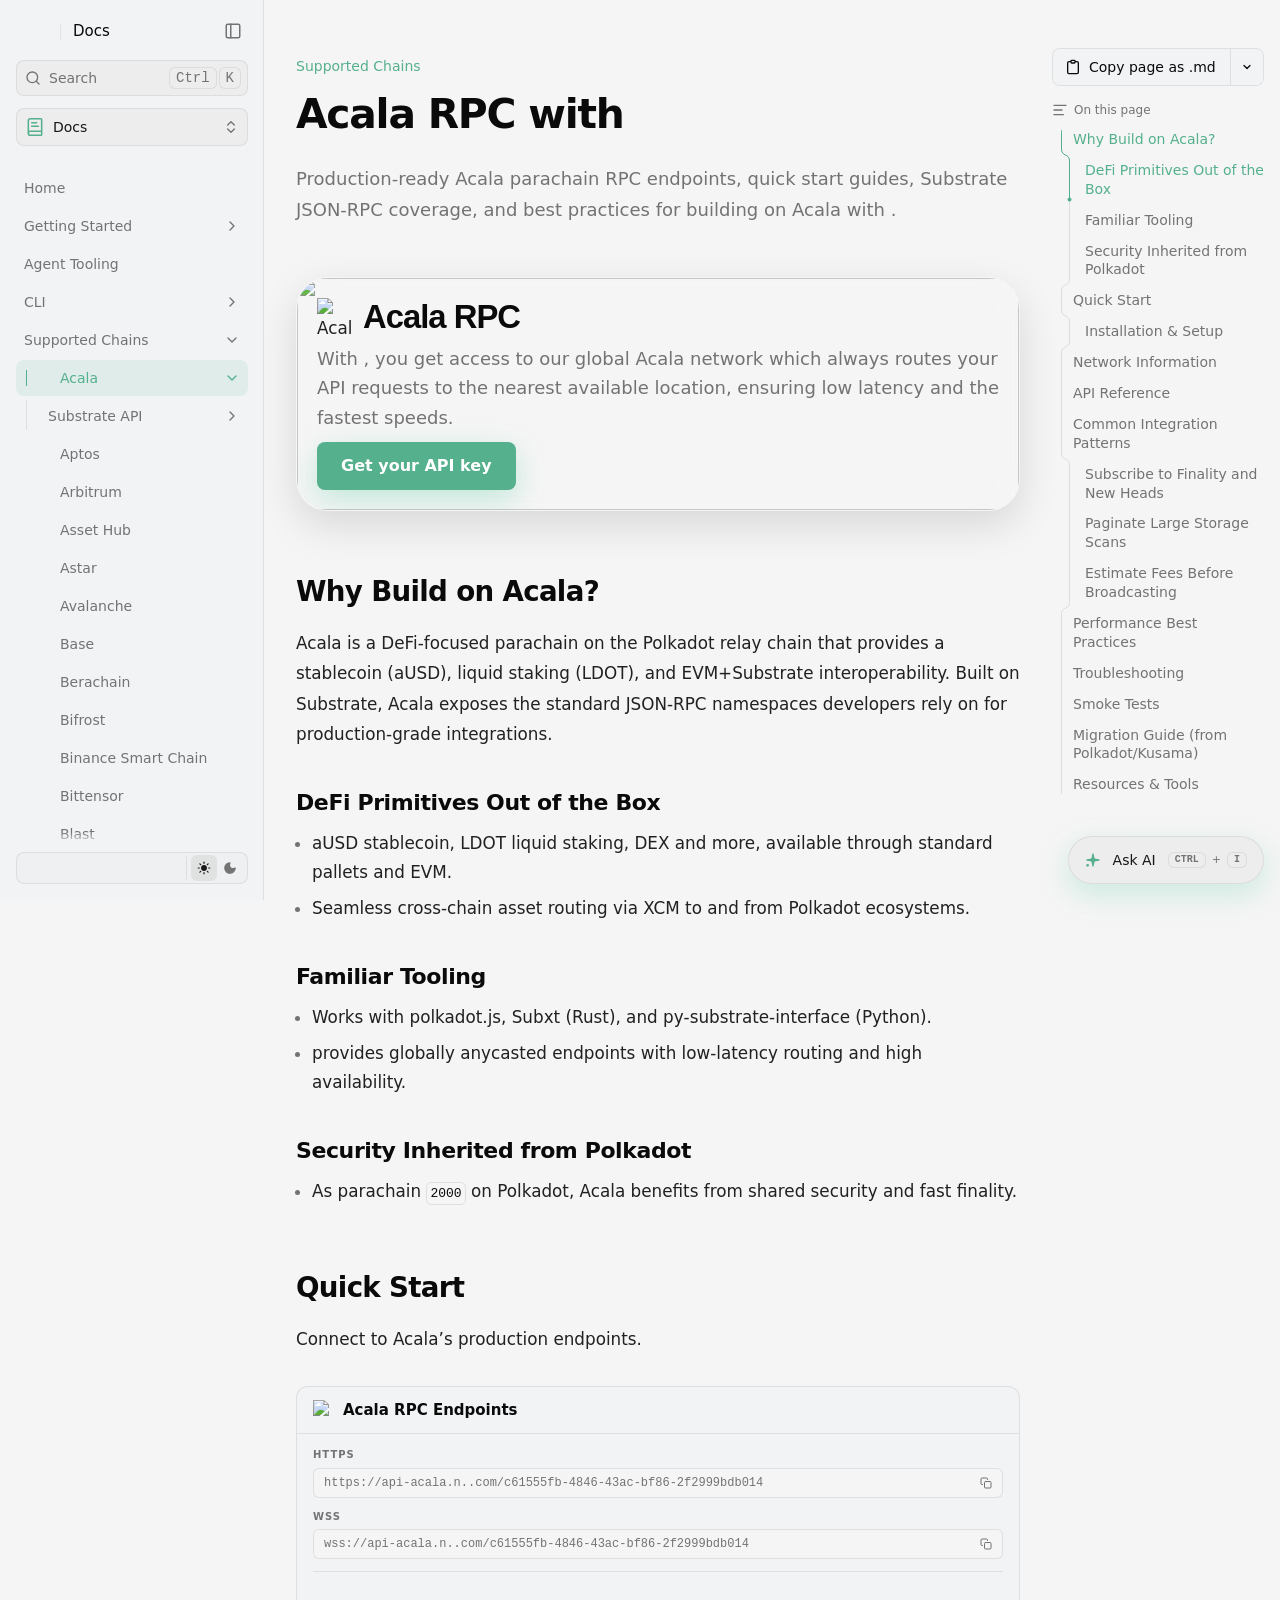
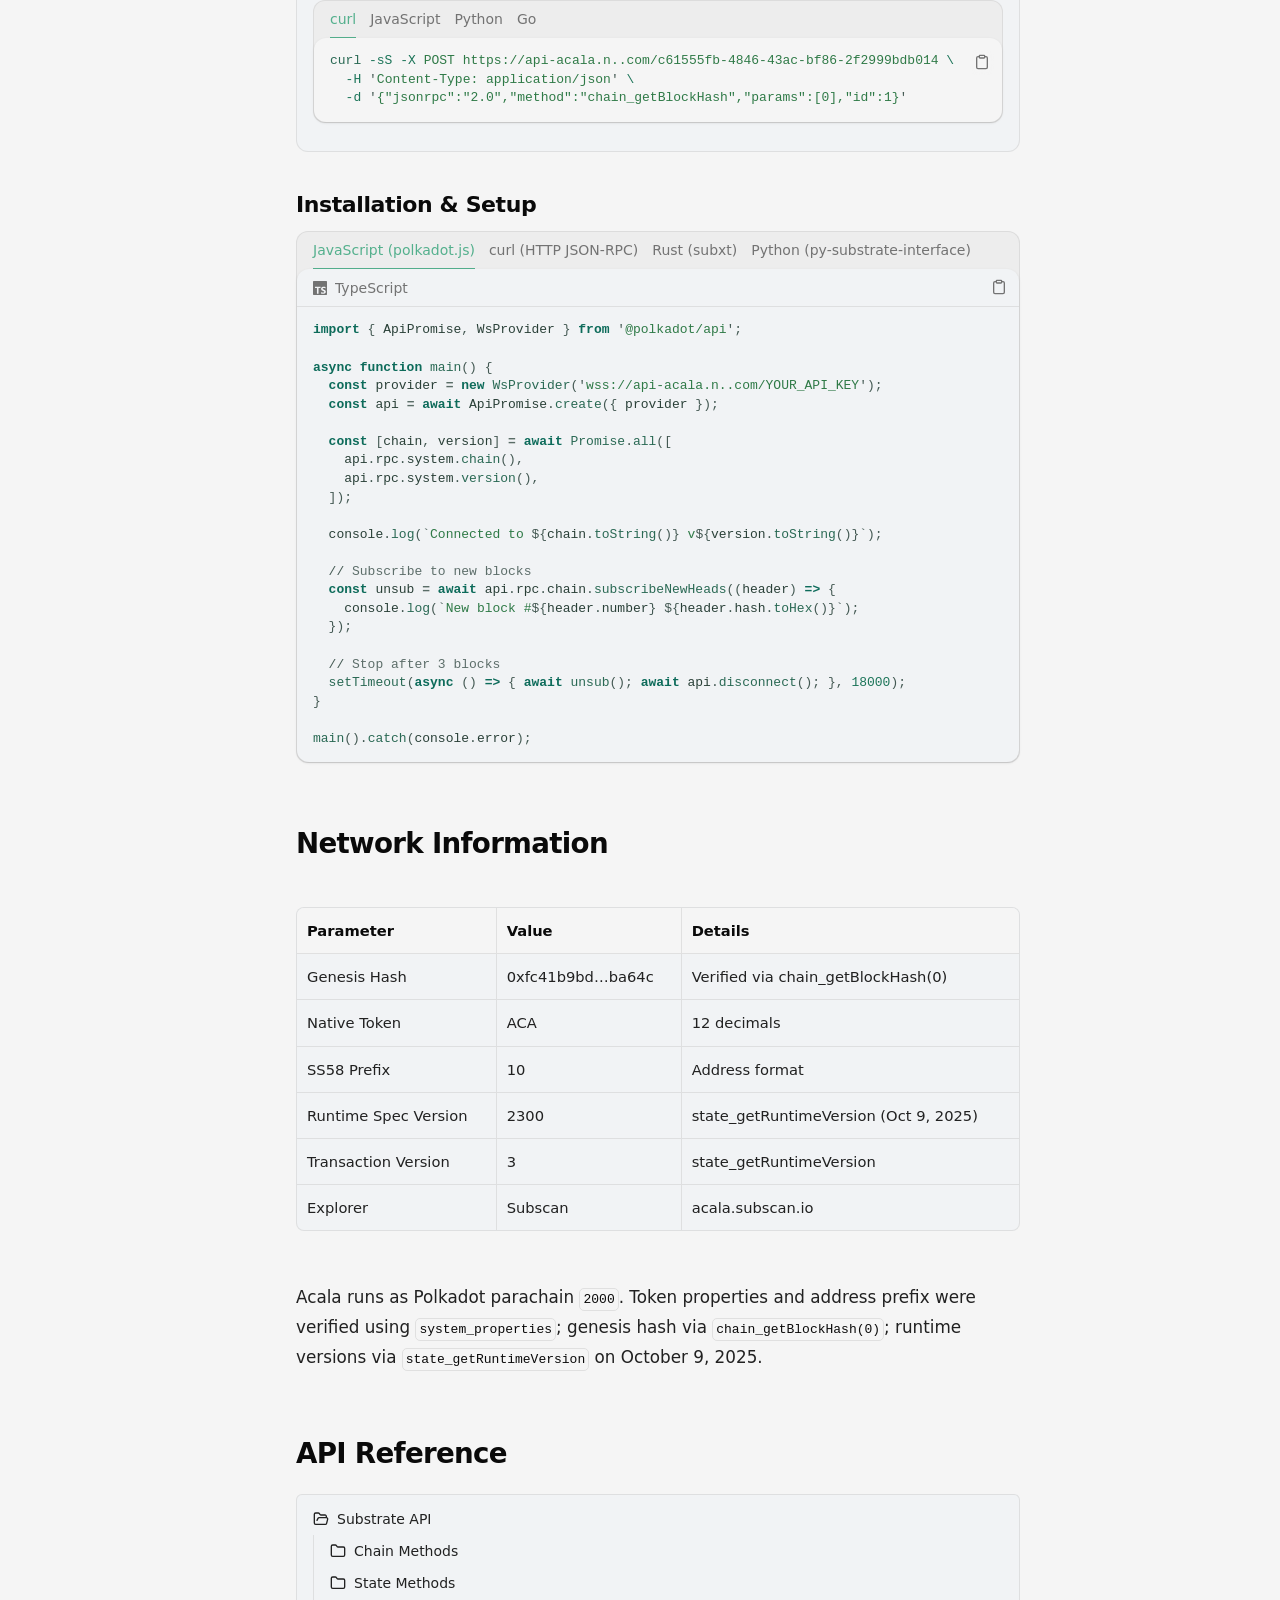
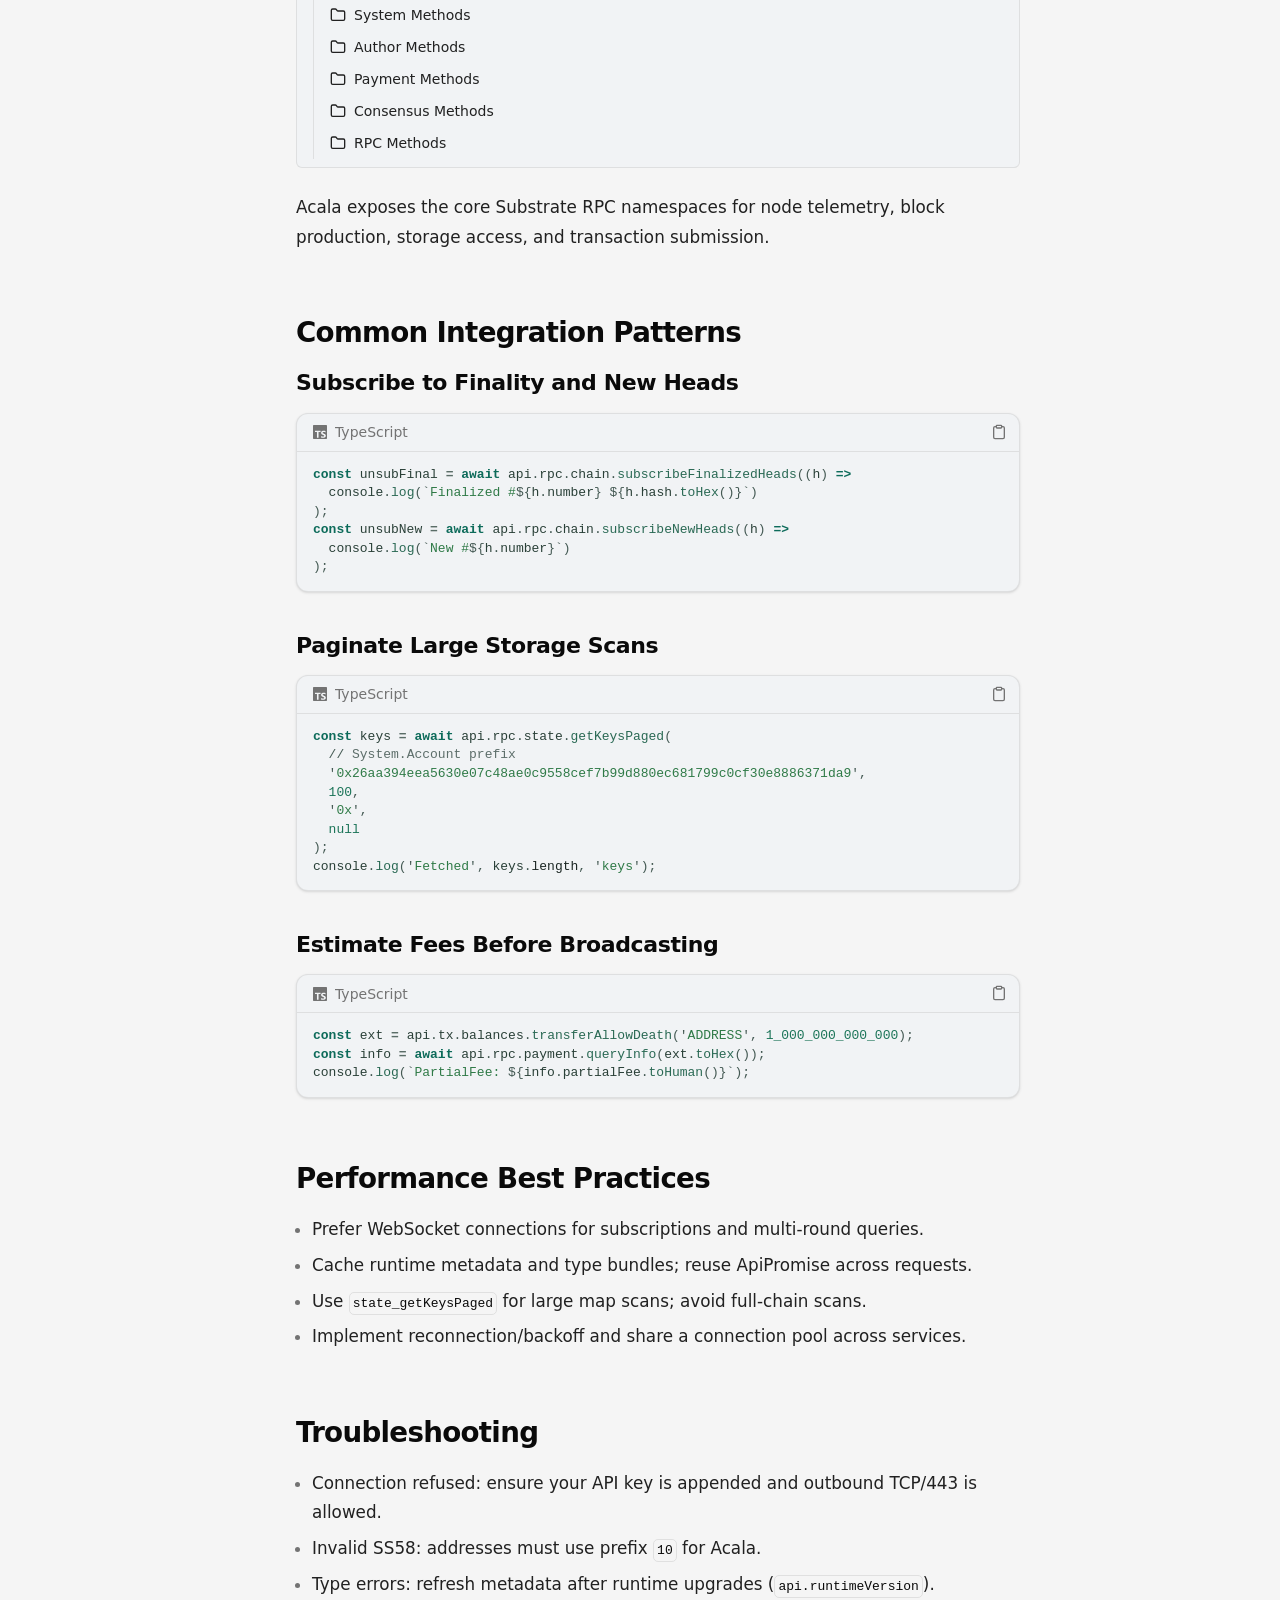
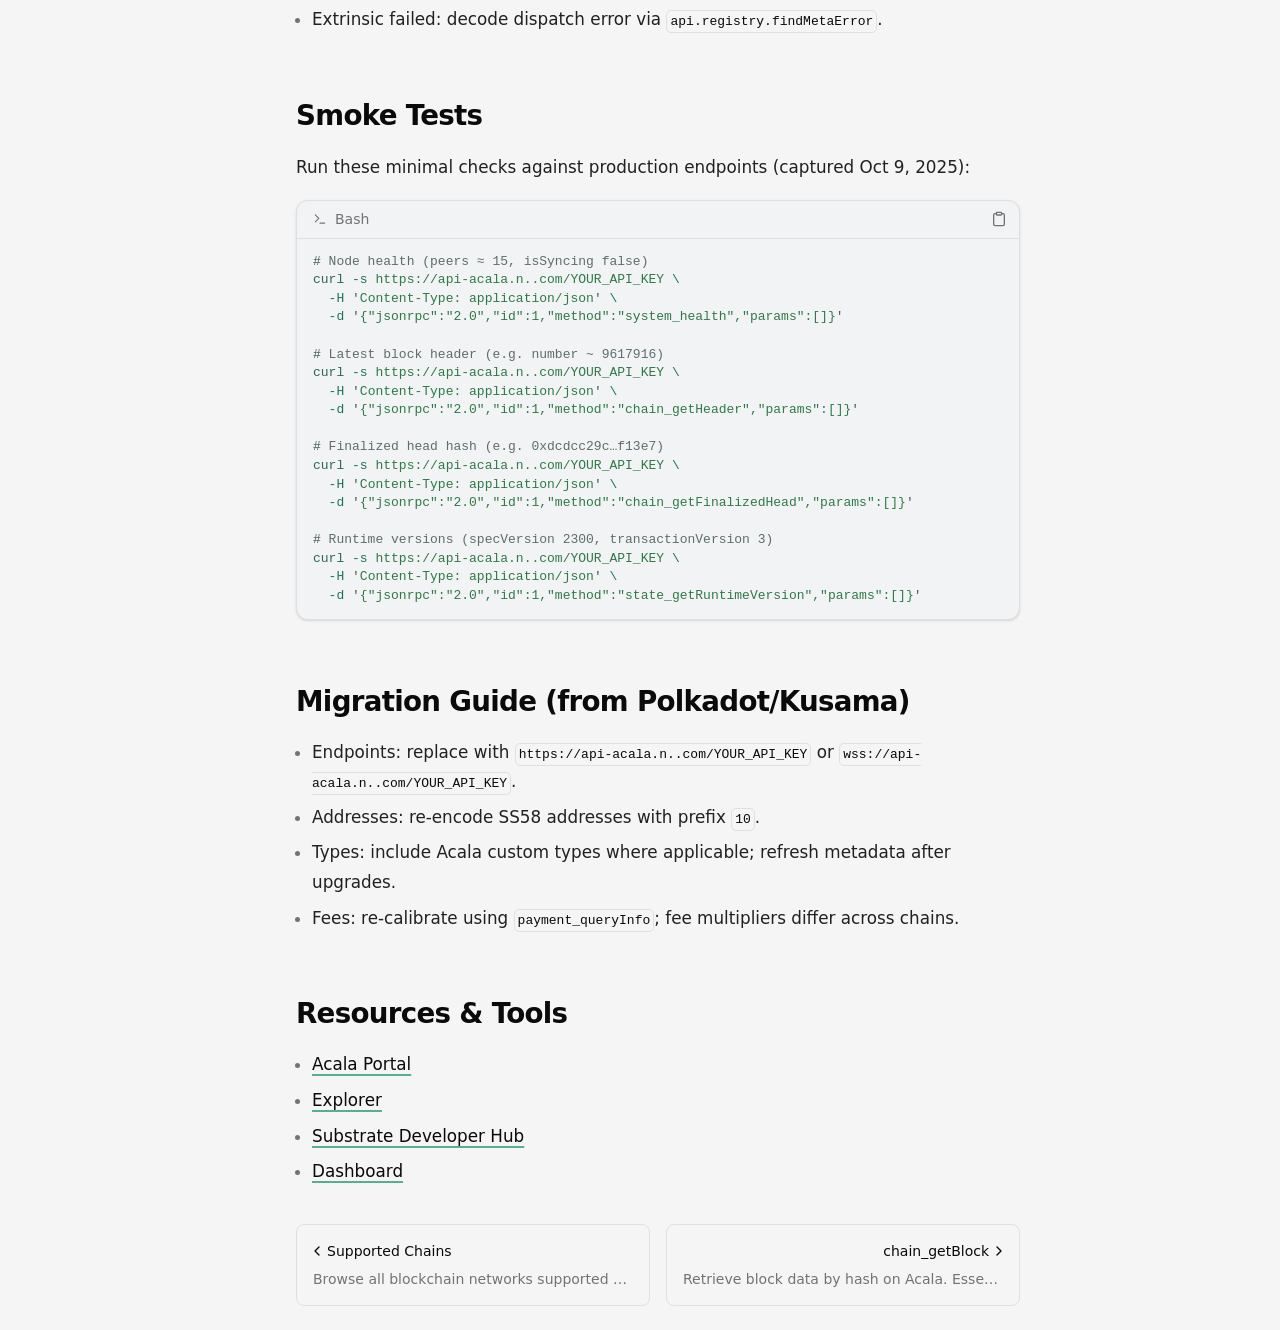
==== index.html @ d7ea1d52 "Add files via upload" ====
<!DOCTYPE html><html lang="en" data-scroll-behavior="smooth" data-theme="light" data-theme-choice="light" class="light" style="color-scheme: light;" data-scrapbook-source="https://www..com/docs/acala" data-scrapbook-create="20260407141920760"><head><link rel="stylesheet" href="0y9.89t0m4187.css" data-precedence="next"><link rel="stylesheet" href="06.ugiaasjkpi.css" data-precedence="next"><link href="css2.css" rel="stylesheet"><style data-styled="active" data-styled-version="6.3.12"></style><meta charset="UTF-8"><meta name="viewport" content="width=device-width, initial-scale=1"><title>Acala RPC Documentation | </title><meta name="description" content="Production-ready Acala parachain RPC endpoints, quick start guides, Substrate JSON-RPC coverage, and best practices for building on Acala with ."><meta name="keywords" content="Acala,ACA,Acala RPC,Substrate,Polkadot,JSON-RPC,WebSocket,"><link rel="canonical" href="https://www..com/docs/acala"><meta property="og:title" content="Acala RPC Documentation | "><meta property="og:description" content="Production-ready Acala parachain RPC endpoints, quick start guides, Substrate JSON-RPC coverage, and best practices for building on Acala with ."><meta property="og:image" content="https://www..com/api/og?type=docs-chain&amp;chain=acala&amp;v=fca9c2146ee0"><meta name="twitter:card" content="summary_large_image"><meta name="twitter:title" content="Acala RPC Documentation | "><meta name="twitter:description" content="Production-ready Acala parachain RPC endpoints, quick start guides, Substrate JSON-RPC coverage, and best practices for building on Acala with ."><meta name="twitter:image" content="https://www..com/api/og?type=docs-chain&amp;chain=acala&amp;v=fca9c2146ee0"></head><body class="antialiased next-light-theme" data-theme="light" data-docs-ai-layout="replace-toc" data-docs-ai-open="false" data-docs-ai-phase="closed"><!--$--><!--/$--><div data-docs-root="true"><div id="nd-docs-layout" data-sidebar-collapsed="false" data-column-changed="false" style="grid-template: &quot;sidebar sidebar header toc toc&quot;
&quot;sidebar sidebar toc-popover toc toc&quot;
&quot;sidebar sidebar main toc toc&quot; 1fr / minmax(min-content, 1fr) var(--fd-sidebar-col) minmax(0, calc(var(--fd-layout-width,97rem) - var(--fd-sidebar-width) - var(--fd-toc-width))) var(--fd-toc-width) minmax(min-content, 1fr); --fd-docs-row-1: var(--fd-banner-height, 0px); --fd-docs-row-2: calc(var(--fd-docs-row-1) + var(--fd-header-height)); --fd-docs-row-3: calc(var(--fd-docs-row-2) + var(--fd-toc-popover-height)); --fd-sidebar-col: var(--fd-sidebar-width);" class="grid overflow-x-clip min-h-(--fd-docs-height) [--fd-docs-height:100dvh] [--fd-header-height:0px] [--fd-toc-popover-height:0px] [--fd-sidebar-width:0px] [--fd-toc-width:0px] data-[column-changed=true]:transition-[grid-template-columns]"><div data-sidebar-placeholder="" class="sticky top-(--fd-docs-row-1) z-20 [grid-area:sidebar] pointer-events-none *:pointer-events-auto h-[calc(var(--fd-docs-height)-var(--fd-docs-row-1))] md:layout:[--fd-sidebar-width:268px] max-md:hidden"><aside id="nd-sidebar" data-collapsed="false" data-hovered="false" class="absolute flex flex-col w-full inset-s-0 inset-y-0 items-end bg-fd-card text-sm border-e duration-250 *:w-(--fd-sidebar-width)"><div class="flex flex-col gap-3 p-4 pb-2"><div class="flex"><span class="inline-flex items-center gap-3 inline-flex text-[0.9375rem] items-center gap-2.5 font-medium me-auto"><a aria-label=" homepage" class="inline-flex h-8 w-8 items-center justify-center text-fd-foreground transition-colors hover:text-fd-primary" href="https://www..com/"><img alt="" aria-hidden="true" class="h-5 w-auto shrink-0" src="-icon.png"></a><span aria-hidden="true" class="h-4 w-px bg-fd-border/80"></span><a class="text-fd-foreground transition-colors hover:text-fd-primary" href="https://www..com/docs">Docs</a></span><button type="button" aria-label="Collapse Sidebar" data-collapsed="false" class="inline-flex items-center justify-center rounded-md text-sm font-medium transition-colors duration-100 disabled:pointer-events-none disabled:opacity-50 focus-visible:outline-none focus-visible:ring-2 focus-visible:ring-fd-ring hover:bg-fd-accent hover:text-fd-accent-foreground p-1.5 [&amp;_svg]:size-4.5 mb-auto text-fd-muted-foreground"><svg xmlns="http://www.w3.org/2000/svg" width="24" height="24" viewBox="0 0 24 24" fill="none" stroke="currentColor" stroke-width="2" stroke-linecap="round" stroke-linejoin="round" class="lucide lucide-panel-left" aria-hidden="true"><rect width="18" height="18" x="3" y="3" rx="2"></rect><path d="M9 3v18"></path></svg></button></div><button type="button" data-search-full="" class="inline-flex items-center gap-2 rounded-lg border bg-fd-secondary/50 p-1.5 ps-2 text-sm text-fd-muted-foreground transition-colors hover:bg-fd-accent hover:text-fd-accent-foreground"><svg xmlns="http://www.w3.org/2000/svg" width="24" height="24" viewBox="0 0 24 24" fill="none" stroke="currentColor" stroke-width="2" stroke-linecap="round" stroke-linejoin="round" class="lucide lucide-search size-4" aria-hidden="true"><path d="m21 21-4.34-4.34"></path><circle cx="11" cy="11" r="8"></circle></svg>Search<div class="ms-auto inline-flex gap-0.5"><kbd class="rounded-md border bg-fd-background px-1.5">Ctrl</kbd><kbd class="rounded-md border bg-fd-background px-1.5">K</kbd></div></button><button type="button" aria-haspopup="dialog" aria-expanded="false" aria-controls="radix-_r_6_" data-state="closed" class="flex items-center gap-2 rounded-lg p-2 border bg-fd-secondary/50 text-start text-fd-secondary-foreground transition-colors hover:bg-fd-accent data-[state=open]:bg-fd-accent data-[state=open]:text-fd-accent-foreground"><div class="size-9 shrink-0 empty:hidden md:size-5"><svg xmlns="http://www.w3.org/2000/svg" width="24" height="24" viewBox="0 0 24 24" fill="none" stroke="currentColor" stroke-width="1.85" stroke-linecap="round" stroke-linejoin="round" class="lucide lucide-book-text size-full" aria-hidden="true" style="color: var(--color-fd-primary);"><path d="M4 19.5v-15A2.5 2.5 0 0 1 6.5 2H19a1 1 0 0 1 1 1v18a1 1 0 0 1-1 1H6.5a1 1 0 0 1 0-5H20"></path><path d="M8 11h8"></path><path d="M8 7h6"></path></svg></div><div><p class="text-sm font-medium">Docs</p></div><svg xmlns="http://www.w3.org/2000/svg" width="24" height="24" viewBox="0 0 24 24" fill="none" stroke="currentColor" stroke-width="2" stroke-linecap="round" stroke-linejoin="round" class="lucide lucide-chevrons-up-down shrink-0 ms-auto size-4 text-fd-muted-foreground" aria-hidden="true"><path d="m7 15 5 5 5-5"></path><path d="m7 9 5-5 5 5"></path></svg></button></div><div dir="ltr" class="overflow-hidden min-h-0 flex-1" style="position: relative; --radix-scroll-area-corner-width: 0px; --radix-scroll-area-corner-height: 0px;"><style>[data-radix-scroll-area-viewport] { scrollbar-width: none; }
[data-radix-scroll-area-viewport]::-webkit-scrollbar { display: none; }</style><div data-radix-scroll-area-viewport="" class="size-full rounded-[inherit] *:flex! *:flex-col! *:gap-0.5! p-4 overscroll-contain mask-[linear-gradient(to_bottom,transparent,white_12px,white_calc(100%-12px),transparent)]" style="overflow: hidden scroll;"><div style="min-width: 100%; display: table;"><a data-active="false" class="relative flex flex-row items-center gap-2 rounded-lg p-2 text-start text-fd-muted-foreground wrap-anywhere [&amp;_svg]:size-4 [&amp;_svg]:shrink-0 transition-colors hover:bg-fd-accent/50 hover:text-fd-accent-foreground/80 hover:transition-none data-[active=true]:bg-fd-primary/10 data-[active=true]:text-fd-primary data-[active=true]:hover:transition-colors" style="padding-inline-start: calc(2 * var(--spacing));" href="https://www..com/docs">Home</a><div data-state="closed"><a data-active="false" class="relative flex w-full flex-row items-center gap-2 rounded-lg p-2 text-start text-fd-muted-foreground wrap-anywhere [&amp;_svg]:size-4 [&amp;_svg]:shrink-0 transition-colors hover:bg-fd-accent/50 hover:text-fd-accent-foreground/80 hover:transition-none data-[active=true]:bg-fd-primary/10 data-[active=true]:text-fd-primary data-[active=true]:hover:transition-colors" style="padding-inline-start: calc(2 * var(--spacing));" href="https://www..com/docs/getting-started">Getting Started<svg xmlns="http://www.w3.org/2000/svg" width="24" height="24" viewBox="0 0 24 24" fill="none" stroke="currentColor" stroke-width="2" stroke-linecap="round" stroke-linejoin="round" class="lucide lucide-chevron-down ms-auto transition-transform -rotate-90 rtl:rotate-90" aria-hidden="true" data-sidebar-chevron="true" data-icon="true"><path d="m6 9 6 6 6-6"></path></svg></a></div><a data-active="false" class="relative flex flex-row items-center gap-2 rounded-lg p-2 text-start text-fd-muted-foreground wrap-anywhere [&amp;_svg]:size-4 [&amp;_svg]:shrink-0 transition-colors hover:bg-fd-accent/50 hover:text-fd-accent-foreground/80 hover:transition-none data-[active=true]:bg-fd-primary/10 data-[active=true]:text-fd-primary data-[active=true]:hover:transition-colors" style="padding-inline-start: calc(2 * var(--spacing));" href="https://www..com/docs/agents">Agent Tooling</a><div data-state="closed"><a data-active="false" class="relative flex w-full flex-row items-center gap-2 rounded-lg p-2 text-start text-fd-muted-foreground wrap-anywhere [&amp;_svg]:size-4 [&amp;_svg]:shrink-0 transition-colors hover:bg-fd-accent/50 hover:text-fd-accent-foreground/80 hover:transition-none data-[active=true]:bg-fd-primary/10 data-[active=true]:text-fd-primary data-[active=true]:hover:transition-colors" style="padding-inline-start: calc(2 * var(--spacing));" href="https://www..com/docs/cli">CLI<svg xmlns="http://www.w3.org/2000/svg" width="24" height="24" viewBox="0 0 24 24" fill="none" stroke="currentColor" stroke-width="2" stroke-linecap="round" stroke-linejoin="round" class="lucide lucide-chevron-down ms-auto transition-transform -rotate-90 rtl:rotate-90" aria-hidden="true" data-sidebar-chevron="true" data-icon="true"><path d="m6 9 6 6 6-6"></path></svg></a></div><div data-state="open"><a data-active="false" class="relative flex w-full flex-row items-center gap-2 rounded-lg p-2 text-start text-fd-muted-foreground wrap-anywhere [&amp;_svg]:size-4 [&amp;_svg]:shrink-0 transition-colors hover:bg-fd-accent/50 hover:text-fd-accent-foreground/80 hover:transition-none data-[active=true]:bg-fd-primary/10 data-[active=true]:text-fd-primary data-[active=true]:hover:transition-colors" style="padding-inline-start: calc(2 * var(--spacing));" href="https://www..com/docs/getting-started/supported-chains">Supported Chains<svg xmlns="http://www.w3.org/2000/svg" width="24" height="24" viewBox="0 0 24 24" fill="none" stroke="currentColor" stroke-width="2" stroke-linecap="round" stroke-linejoin="round" class="lucide lucide-chevron-down ms-auto transition-transform" aria-hidden="true" data-sidebar-chevron="true" data-icon="true"><path d="m6 9 6 6 6-6"></path></svg></a><div data-state="open" id="radix-_r_9_" class="relative flex flex-col gap-0.5 *:first:mt-0.5 overflow-hidden" style="transition-duration: 0s; animation-name: none; --radix-collapsible-content-height: 2318px; --radix-collapsible-content-width: 232px;"><div data-state="open"><a data-active="true" class="relative flex w-full flex-row items-center gap-2 rounded-lg p-2 text-start text-fd-muted-foreground wrap-anywhere [&amp;_svg]:size-4 [&amp;_svg]:shrink-0 transition-colors hover:bg-fd-accent/50 hover:text-fd-accent-foreground/80 hover:transition-none data-[active=true]:bg-fd-primary/10 data-[active=true]:text-fd-primary data-[active=true]:hover:transition-colors data-[active=true]:before:content-[''] data-[active=true]:before:bg-fd-primary data-[active=true]:before:absolute data-[active=true]:before:w-px data-[active=true]:before:inset-y-2.5 data-[active=true]:before:start-2.5" style="padding-inline-start: calc(5 * var(--spacing));" href=""><img alt="" aria-hidden="true" class="size-4 shrink-0 object-contain" width="16" height="16" src="acala.svg">Acala<svg xmlns="http://www.w3.org/2000/svg" width="24" height="24" viewBox="0 0 24 24" fill="none" stroke="currentColor" stroke-width="2" stroke-linecap="round" stroke-linejoin="round" class="lucide lucide-chevron-down ms-auto transition-transform" aria-hidden="true" data-sidebar-chevron="true" data-icon="true"><path d="m6 9 6 6 6-6"></path></svg></a><div data-state="open" id="radix-_r_a_" class="relative flex flex-col gap-0.5 *:first:mt-0.5 overflow-hidden before:content-[''] before:absolute before:w-px before:inset-y-1 before:bg-fd-border before:start-2.5" style="transition-duration: 0s; animation-name: none; --radix-collapsible-content-height: 38px; --radix-collapsible-content-width: 232px;"><div data-state="closed"><button type="button" aria-controls="radix-_r_b_" aria-expanded="false" data-state="closed" class="relative flex w-full flex-row items-center gap-2 rounded-lg p-2 text-start text-fd-muted-foreground wrap-anywhere [&amp;_svg]:size-4 [&amp;_svg]:shrink-0 transition-colors hover:bg-fd-accent/50 hover:text-fd-accent-foreground/80 hover:transition-none data-[active=true]:bg-fd-primary/10 data-[active=true]:text-fd-primary data-[active=true]:hover:transition-colors data-[active=true]:before:content-[''] data-[active=true]:before:bg-fd-primary data-[active=true]:before:absolute data-[active=true]:before:w-px data-[active=true]:before:inset-y-2.5 data-[active=true]:before:start-2.5" style="padding-inline-start: calc(8 * var(--spacing));">Substrate API<svg xmlns="http://www.w3.org/2000/svg" width="24" height="24" viewBox="0 0 24 24" fill="none" stroke="currentColor" stroke-width="2" stroke-linecap="round" stroke-linejoin="round" class="lucide lucide-chevron-down ms-auto transition-transform -rotate-90 rtl:rotate-90" aria-hidden="true" data-sidebar-chevron="true" data-icon="true"><path d="m6 9 6 6 6-6"></path></svg></button></div></div></div><div data-state="open"><a data-active="false" class="relative flex w-full flex-row items-center gap-2 rounded-lg p-2 text-start text-fd-muted-foreground wrap-anywhere [&amp;_svg]:size-4 [&amp;_svg]:shrink-0 transition-colors hover:bg-fd-accent/50 hover:text-fd-accent-foreground/80 hover:transition-none data-[active=true]:bg-fd-primary/10 data-[active=true]:text-fd-primary data-[active=true]:hover:transition-colors data-[active=true]:before:content-[''] data-[active=true]:before:bg-fd-primary data-[active=true]:before:absolute data-[active=true]:before:w-px data-[active=true]:before:inset-y-2.5 data-[active=true]:before:start-2.5" style="padding-inline-start: calc(5 * var(--spacing));" href="https://www..com/docs/aptos"><img alt="" aria-hidden="true" class="docs-theme-icon docs-theme-icon--light size-4 shrink-0 object-contain" width="16" height="16" src="aptos-light.svg">Aptos</a><div data-state="open" id="radix-_r_c_" class="relative flex flex-col gap-0.5 *:first:mt-0.5 overflow-hidden before:content-[''] before:absolute before:w-px before:inset-y-1 before:bg-fd-border before:start-2.5" style="transition-duration: 0s; animation-name: none; --radix-collapsible-content-width: 232px;"></div></div><div data-state="open"><a data-active="false" class="relative flex w-full flex-row items-center gap-2 rounded-lg p-2 text-start text-fd-muted-foreground wrap-anywhere [&amp;_svg]:size-4 [&amp;_svg]:shrink-0 transition-colors hover:bg-fd-accent/50 hover:text-fd-accent-foreground/80 hover:transition-none data-[active=true]:bg-fd-primary/10 data-[active=true]:text-fd-primary data-[active=true]:hover:transition-colors data-[active=true]:before:content-[''] data-[active=true]:before:bg-fd-primary data-[active=true]:before:absolute data-[active=true]:before:w-px data-[active=true]:before:inset-y-2.5 data-[active=true]:before:start-2.5" style="padding-inline-start: calc(5 * var(--spacing));" href="https://www..com/docs/arbitrum"><img alt="" aria-hidden="true" class="size-4 shrink-0 object-contain" width="16" height="16" src="arbitrum.svg">Arbitrum</a><div data-state="open" id="radix-_r_d_" class="relative flex flex-col gap-0.5 *:first:mt-0.5 overflow-hidden before:content-[''] before:absolute before:w-px before:inset-y-1 before:bg-fd-border before:start-2.5" style="transition-duration: 0s; animation-name: none; --radix-collapsible-content-width: 232px;"></div></div><div data-state="open"><a data-active="false" class="relative flex w-full flex-row items-center gap-2 rounded-lg p-2 text-start text-fd-muted-foreground wrap-anywhere [&amp;_svg]:size-4 [&amp;_svg]:shrink-0 transition-colors hover:bg-fd-accent/50 hover:text-fd-accent-foreground/80 hover:transition-none data-[active=true]:bg-fd-primary/10 data-[active=true]:text-fd-primary data-[active=true]:hover:transition-colors data-[active=true]:before:content-[''] data-[active=true]:before:bg-fd-primary data-[active=true]:before:absolute data-[active=true]:before:w-px data-[active=true]:before:inset-y-2.5 data-[active=true]:before:start-2.5" style="padding-inline-start: calc(5 * var(--spacing));" href="https://www..com/docs/asset-hub"><img alt="" aria-hidden="true" class="size-4 shrink-0 object-contain" width="16" height="16" src="assethub.svg">Asset Hub</a><div data-state="open" id="radix-_r_e_" class="relative flex flex-col gap-0.5 *:first:mt-0.5 overflow-hidden before:content-[''] before:absolute before:w-px before:inset-y-1 before:bg-fd-border before:start-2.5" style="transition-duration: 0s; animation-name: none; --radix-collapsible-content-width: 232px;"></div></div><div data-state="open"><a data-active="false" class="relative flex w-full flex-row items-center gap-2 rounded-lg p-2 text-start text-fd-muted-foreground wrap-anywhere [&amp;_svg]:size-4 [&amp;_svg]:shrink-0 transition-colors hover:bg-fd-accent/50 hover:text-fd-accent-foreground/80 hover:transition-none data-[active=true]:bg-fd-primary/10 data-[active=true]:text-fd-primary data-[active=true]:hover:transition-colors data-[active=true]:before:content-[''] data-[active=true]:before:bg-fd-primary data-[active=true]:before:absolute data-[active=true]:before:w-px data-[active=true]:before:inset-y-2.5 data-[active=true]:before:start-2.5" style="padding-inline-start: calc(5 * var(--spacing));" href="https://www..com/docs/astar"><img alt="" aria-hidden="true" class="size-4 shrink-0 object-contain" width="16" height="16" src="astar.svg">Astar</a><div data-state="open" id="radix-_r_f_" class="relative flex flex-col gap-0.5 *:first:mt-0.5 overflow-hidden before:content-[''] before:absolute before:w-px before:inset-y-1 before:bg-fd-border before:start-2.5" style="transition-duration: 0s; animation-name: none; --radix-collapsible-content-width: 232px;"></div></div><div data-state="open"><a data-active="false" class="relative flex w-full flex-row items-center gap-2 rounded-lg p-2 text-start text-fd-muted-foreground wrap-anywhere [&amp;_svg]:size-4 [&amp;_svg]:shrink-0 transition-colors hover:bg-fd-accent/50 hover:text-fd-accent-foreground/80 hover:transition-none data-[active=true]:bg-fd-primary/10 data-[active=true]:text-fd-primary data-[active=true]:hover:transition-colors data-[active=true]:before:content-[''] data-[active=true]:before:bg-fd-primary data-[active=true]:before:absolute data-[active=true]:before:w-px data-[active=true]:before:inset-y-2.5 data-[active=true]:before:start-2.5" style="padding-inline-start: calc(5 * var(--spacing));" href="https://www..com/docs/avalanche"><img alt="" aria-hidden="true" class="size-4 shrink-0 object-contain" width="16" height="16" src="avalanche.svg">Avalanche</a><div data-state="open" id="radix-_r_g_" class="relative flex flex-col gap-0.5 *:first:mt-0.5 overflow-hidden before:content-[''] before:absolute before:w-px before:inset-y-1 before:bg-fd-border before:start-2.5" style="transition-duration: 0s; animation-name: none; --radix-collapsible-content-width: 232px;"></div></div><div data-state="open"><a data-active="false" class="relative flex w-full flex-row items-center gap-2 rounded-lg p-2 text-start text-fd-muted-foreground wrap-anywhere [&amp;_svg]:size-4 [&amp;_svg]:shrink-0 transition-colors hover:bg-fd-accent/50 hover:text-fd-accent-foreground/80 hover:transition-none data-[active=true]:bg-fd-primary/10 data-[active=true]:text-fd-primary data-[active=true]:hover:transition-colors data-[active=true]:before:content-[''] data-[active=true]:before:bg-fd-primary data-[active=true]:before:absolute data-[active=true]:before:w-px data-[active=true]:before:inset-y-2.5 data-[active=true]:before:start-2.5" style="padding-inline-start: calc(5 * var(--spacing));" href="https://www..com/docs/base"><img alt="" aria-hidden="true" class="size-4 shrink-0 object-contain" width="16" height="16" src="base.svg">Base</a><div data-state="open" id="radix-_r_h_" class="relative flex flex-col gap-0.5 *:first:mt-0.5 overflow-hidden before:content-[''] before:absolute before:w-px before:inset-y-1 before:bg-fd-border before:start-2.5" style="transition-duration: 0s; animation-name: none; --radix-collapsible-content-width: 232px;"></div></div><div data-state="open"><a data-active="false" class="relative flex w-full flex-row items-center gap-2 rounded-lg p-2 text-start text-fd-muted-foreground wrap-anywhere [&amp;_svg]:size-4 [&amp;_svg]:shrink-0 transition-colors hover:bg-fd-accent/50 hover:text-fd-accent-foreground/80 hover:transition-none data-[active=true]:bg-fd-primary/10 data-[active=true]:text-fd-primary data-[active=true]:hover:transition-colors data-[active=true]:before:content-[''] data-[active=true]:before:bg-fd-primary data-[active=true]:before:absolute data-[active=true]:before:w-px data-[active=true]:before:inset-y-2.5 data-[active=true]:before:start-2.5" style="padding-inline-start: calc(5 * var(--spacing));" href="https://www..com/docs/berachain"><img alt="" aria-hidden="true" class="size-4 shrink-0 object-contain" width="16" height="16" src="bera.svg">Berachain</a><div data-state="open" id="radix-_r_i_" class="relative flex flex-col gap-0.5 *:first:mt-0.5 overflow-hidden before:content-[''] before:absolute before:w-px before:inset-y-1 before:bg-fd-border before:start-2.5" style="transition-duration: 0s; animation-name: none; --radix-collapsible-content-width: 232px;"></div></div><div data-state="open"><a data-active="false" class="relative flex w-full flex-row items-center gap-2 rounded-lg p-2 text-start text-fd-muted-foreground wrap-anywhere [&amp;_svg]:size-4 [&amp;_svg]:shrink-0 transition-colors hover:bg-fd-accent/50 hover:text-fd-accent-foreground/80 hover:transition-none data-[active=true]:bg-fd-primary/10 data-[active=true]:text-fd-primary data-[active=true]:hover:transition-colors data-[active=true]:before:content-[''] data-[active=true]:before:bg-fd-primary data-[active=true]:before:absolute data-[active=true]:before:w-px data-[active=true]:before:inset-y-2.5 data-[active=true]:before:start-2.5" style="padding-inline-start: calc(5 * var(--spacing));" href="https://www..com/docs/bifrost"><img alt="" aria-hidden="true" class="size-4 shrink-0 object-contain" width="16" height="16" src="bifrost.svg">Bifrost</a><div data-state="open" id="radix-_r_j_" class="relative flex flex-col gap-0.5 *:first:mt-0.5 overflow-hidden before:content-[''] before:absolute before:w-px before:inset-y-1 before:bg-fd-border before:start-2.5" style="transition-duration: 0s; animation-name: none; --radix-collapsible-content-width: 232px;"></div></div><div data-state="open"><a data-active="false" class="relative flex w-full flex-row items-center gap-2 rounded-lg p-2 text-start text-fd-muted-foreground wrap-anywhere [&amp;_svg]:size-4 [&amp;_svg]:shrink-0 transition-colors hover:bg-fd-accent/50 hover:text-fd-accent-foreground/80 hover:transition-none data-[active=true]:bg-fd-primary/10 data-[active=true]:text-fd-primary data-[active=true]:hover:transition-colors data-[active=true]:before:content-[''] data-[active=true]:before:bg-fd-primary data-[active=true]:before:absolute data-[active=true]:before:w-px data-[active=true]:before:inset-y-2.5 data-[active=true]:before:start-2.5" style="padding-inline-start: calc(5 * var(--spacing));" href="https://www..com/docs/bsc"><img alt="" aria-hidden="true" class="size-4 shrink-0 object-contain" width="16" height="16" src="bnb.svg">Binance Smart Chain</a><div data-state="open" id="radix-_r_k_" class="relative flex flex-col gap-0.5 *:first:mt-0.5 overflow-hidden before:content-[''] before:absolute before:w-px before:inset-y-1 before:bg-fd-border before:start-2.5" style="transition-duration: 0s; animation-name: none; --radix-collapsible-content-width: 232px;"></div></div><div data-state="open"><a data-active="false" class="relative flex w-full flex-row items-center gap-2 rounded-lg p-2 text-start text-fd-muted-foreground wrap-anywhere [&amp;_svg]:size-4 [&amp;_svg]:shrink-0 transition-colors hover:bg-fd-accent/50 hover:text-fd-accent-foreground/80 hover:transition-none data-[active=true]:bg-fd-primary/10 data-[active=true]:text-fd-primary data-[active=true]:hover:transition-colors data-[active=true]:before:content-[''] data-[active=true]:before:bg-fd-primary data-[active=true]:before:absolute data-[active=true]:before:w-px data-[active=true]:before:inset-y-2.5 data-[active=true]:before:start-2.5" style="padding-inline-start: calc(5 * var(--spacing));" href="https://www..com/docs/bittensor"><img alt="" aria-hidden="true" class="size-4 shrink-0 object-contain" width="16" height="16" src="bittensor.svg">Bittensor</a><div data-state="open" id="radix-_r_l_" class="relative flex flex-col gap-0.5 *:first:mt-0.5 overflow-hidden before:content-[''] before:absolute before:w-px before:inset-y-1 before:bg-fd-border before:start-2.5" style="transition-duration: 0s; animation-name: none; --radix-collapsible-content-width: 232px;"></div></div><div data-state="open"><a data-active="false" class="relative flex w-full flex-row items-center gap-2 rounded-lg p-2 text-start text-fd-muted-foreground wrap-anywhere [&amp;_svg]:size-4 [&amp;_svg]:shrink-0 transition-colors hover:bg-fd-accent/50 hover:text-fd-accent-foreground/80 hover:transition-none data-[active=true]:bg-fd-primary/10 data-[active=true]:text-fd-primary data-[active=true]:hover:transition-colors data-[active=true]:before:content-[''] data-[active=true]:before:bg-fd-primary data-[active=true]:before:absolute data-[active=true]:before:w-px data-[active=true]:before:inset-y-2.5 data-[active=true]:before:start-2.5" style="padding-inline-start: calc(5 * var(--spacing));" href="https://www..com/docs/blast"><img alt="" aria-hidden="true" class="docs-theme-icon docs-theme-icon--light size-4 shrink-0 object-contain" width="16" height="16" src="blast-light.svg">Blast</a><div data-state="open" id="radix-_r_m_" class="relative flex flex-col gap-0.5 *:first:mt-0.5 overflow-hidden before:content-[''] before:absolute before:w-px before:inset-y-1 before:bg-fd-border before:start-2.5" style="transition-duration: 0s; animation-name: none; --radix-collapsible-content-width: 232px;"></div></div><div data-state="open"><a data-active="false" class="relative flex w-full flex-row items-center gap-2 rounded-lg p-2 text-start text-fd-muted-foreground wrap-anywhere [&amp;_svg]:size-4 [&amp;_svg]:shrink-0 transition-colors hover:bg-fd-accent/50 hover:text-fd-accent-foreground/80 hover:transition-none data-[active=true]:bg-fd-primary/10 data-[active=true]:text-fd-primary data-[active=true]:hover:transition-colors data-[active=true]:before:content-[''] data-[active=true]:before:bg-fd-primary data-[active=true]:before:absolute data-[active=true]:before:w-px data-[active=true]:before:inset-y-2.5 data-[active=true]:before:start-2.5" style="padding-inline-start: calc(5 * var(--spacing));" href="https://www..com/docs/boba-network"><img alt="" aria-hidden="true" class="size-4 shrink-0 object-contain" width="16" height="16" src="boba.svg">Boba Network</a><div data-state="open" id="radix-_r_n_" class="relative flex flex-col gap-0.5 *:first:mt-0.5 overflow-hidden before:content-[''] before:absolute before:w-px before:inset-y-1 before:bg-fd-border before:start-2.5" style="transition-duration: 0s; animation-name: none; --radix-collapsible-content-width: 232px;"></div></div><div data-state="open"><a data-active="false" class="relative flex w-full flex-row items-center gap-2 rounded-lg p-2 text-start text-fd-muted-foreground wrap-anywhere [&amp;_svg]:size-4 [&amp;_svg]:shrink-0 transition-colors hover:bg-fd-accent/50 hover:text-fd-accent-foreground/80 hover:transition-none data-[active=true]:bg-fd-primary/10 data-[active=true]:text-fd-primary data-[active=true]:hover:transition-colors data-[active=true]:before:content-[''] data-[active=true]:before:bg-fd-primary data-[active=true]:before:absolute data-[active=true]:before:w-px data-[active=true]:before:inset-y-2.5 data-[active=true]:before:start-2.5" style="padding-inline-start: calc(5 * var(--spacing));" href="https://www..com/docs/bridge-hub"><img alt="" aria-hidden="true" class="size-4 shrink-0 object-contain" width="16" height="16" src="bridge-hub.svg">Bridge Hub</a><div data-state="open" id="radix-_r_o_" class="relative flex flex-col gap-0.5 *:first:mt-0.5 overflow-hidden before:content-[''] before:absolute before:w-px before:inset-y-1 before:bg-fd-border before:start-2.5" style="transition-duration: 0s; animation-name: none; --radix-collapsible-content-width: 232px;"></div></div><div data-state="open"><a data-active="false" class="relative flex w-full flex-row items-center gap-2 rounded-lg p-2 text-start text-fd-muted-foreground wrap-anywhere [&amp;_svg]:size-4 [&amp;_svg]:shrink-0 transition-colors hover:bg-fd-accent/50 hover:text-fd-accent-foreground/80 hover:transition-none data-[active=true]:bg-fd-primary/10 data-[active=true]:text-fd-primary data-[active=true]:hover:transition-colors data-[active=true]:before:content-[''] data-[active=true]:before:bg-fd-primary data-[active=true]:before:absolute data-[active=true]:before:w-px data-[active=true]:before:inset-y-2.5 data-[active=true]:before:start-2.5" style="padding-inline-start: calc(5 * var(--spacing));" href="https://www..com/docs/celo"><img alt="" aria-hidden="true" class="size-4 shrink-0 object-contain" width="16" height="16" src="celo.svg">Celo</a><div data-state="open" id="radix-_r_p_" class="relative flex flex-col gap-0.5 *:first:mt-0.5 overflow-hidden before:content-[''] before:absolute before:w-px before:inset-y-1 before:bg-fd-border before:start-2.5" style="transition-duration: 0s; animation-name: none; --radix-collapsible-content-width: 232px;"></div></div><div data-state="open"><a data-active="false" class="relative flex w-full flex-row items-center gap-2 rounded-lg p-2 text-start text-fd-muted-foreground wrap-anywhere [&amp;_svg]:size-4 [&amp;_svg]:shrink-0 transition-colors hover:bg-fd-accent/50 hover:text-fd-accent-foreground/80 hover:transition-none data-[active=true]:bg-fd-primary/10 data-[active=true]:text-fd-primary data-[active=true]:hover:transition-colors data-[active=true]:before:content-[''] data-[active=true]:before:bg-fd-primary data-[active=true]:before:absolute data-[active=true]:before:w-px data-[active=true]:before:inset-y-2.5 data-[active=true]:before:start-2.5" style="padding-inline-start: calc(5 * var(--spacing));" href="https://www..com/docs/centrifuge"><img alt="" aria-hidden="true" class="size-4 shrink-0 object-contain" width="16" height="16" src="centrifuge.svg">Centrifuge</a><div data-state="open" id="radix-_r_q_" class="relative flex flex-col gap-0.5 *:first:mt-0.5 overflow-hidden before:content-[''] before:absolute before:w-px before:inset-y-1 before:bg-fd-border before:start-2.5" style="transition-duration: 0s; animation-name: none; --radix-collapsible-content-width: 232px;"></div></div><div data-state="open"><a data-active="false" class="relative flex w-full flex-row items-center gap-2 rounded-lg p-2 text-start text-fd-muted-foreground wrap-anywhere [&amp;_svg]:size-4 [&amp;_svg]:shrink-0 transition-colors hover:bg-fd-accent/50 hover:text-fd-accent-foreground/80 hover:transition-none data-[active=true]:bg-fd-primary/10 data-[active=true]:text-fd-primary data-[active=true]:hover:transition-colors data-[active=true]:before:content-[''] data-[active=true]:before:bg-fd-primary data-[active=true]:before:absolute data-[active=true]:before:w-px data-[active=true]:before:inset-y-2.5 data-[active=true]:before:start-2.5" style="padding-inline-start: calc(5 * var(--spacing));" href="https://www..com/docs/chiliz"><img alt="" aria-hidden="true" class="size-4 shrink-0 object-contain" width="16" height="16" src="chiliz.svg">Chiliz</a><div data-state="open" id="radix-_r_r_" class="relative flex flex-col gap-0.5 *:first:mt-0.5 overflow-hidden before:content-[''] before:absolute before:w-px before:inset-y-1 before:bg-fd-border before:start-2.5" style="transition-duration: 0s; animation-name: none; --radix-collapsible-content-width: 232px;"></div></div><div data-state="open"><a data-active="false" class="relative flex w-full flex-row items-center gap-2 rounded-lg p-2 text-start text-fd-muted-foreground wrap-anywhere [&amp;_svg]:size-4 [&amp;_svg]:shrink-0 transition-colors hover:bg-fd-accent/50 hover:text-fd-accent-foreground/80 hover:transition-none data-[active=true]:bg-fd-primary/10 data-[active=true]:text-fd-primary data-[active=true]:hover:transition-colors data-[active=true]:before:content-[''] data-[active=true]:before:bg-fd-primary data-[active=true]:before:absolute data-[active=true]:before:w-px data-[active=true]:before:inset-y-2.5 data-[active=true]:before:start-2.5" style="padding-inline-start: calc(5 * var(--spacing));" href="https://www..com/docs/cronos"><img alt="" aria-hidden="true" class="docs-theme-icon docs-theme-icon--light size-4 shrink-0 object-contain" width="16" height="16" src="cronos-light.svg">Cronos</a><div data-state="open" id="radix-_r_s_" class="relative flex flex-col gap-0.5 *:first:mt-0.5 overflow-hidden before:content-[''] before:absolute before:w-px before:inset-y-1 before:bg-fd-border before:start-2.5" style="transition-duration: 0s; animation-name: none; --radix-collapsible-content-width: 232px;"></div></div><div data-state="open"><a data-active="false" class="relative flex w-full flex-row items-center gap-2 rounded-lg p-2 text-start text-fd-muted-foreground wrap-anywhere [&amp;_svg]:size-4 [&amp;_svg]:shrink-0 transition-colors hover:bg-fd-accent/50 hover:text-fd-accent-foreground/80 hover:transition-none data-[active=true]:bg-fd-primary/10 data-[active=true]:text-fd-primary data-[active=true]:hover:transition-colors data-[active=true]:before:content-[''] data-[active=true]:before:bg-fd-primary data-[active=true]:before:absolute data-[active=true]:before:w-px data-[active=true]:before:inset-y-2.5 data-[active=true]:before:start-2.5" style="padding-inline-start: calc(5 * var(--spacing));" href="https://www..com/docs/enjin"><img alt="" aria-hidden="true" class="size-4 shrink-0 object-contain" width="16" height="16" src="enjin.svg">Enjin</a><div data-state="open" id="radix-_r_t_" class="relative flex flex-col gap-0.5 *:first:mt-0.5 overflow-hidden before:content-[''] before:absolute before:w-px before:inset-y-1 before:bg-fd-border before:start-2.5" style="transition-duration: 0s; animation-name: none; --radix-collapsible-content-width: 232px;"></div></div><div data-state="open"><a data-active="false" class="relative flex w-full flex-row items-center gap-2 rounded-lg p-2 text-start text-fd-muted-foreground wrap-anywhere [&amp;_svg]:size-4 [&amp;_svg]:shrink-0 transition-colors hover:bg-fd-accent/50 hover:text-fd-accent-foreground/80 hover:transition-none data-[active=true]:bg-fd-primary/10 data-[active=true]:text-fd-primary data-[active=true]:hover:transition-colors data-[active=true]:before:content-[''] data-[active=true]:before:bg-fd-primary data-[active=true]:before:absolute data-[active=true]:before:w-px data-[active=true]:before:inset-y-2.5 data-[active=true]:before:start-2.5" style="padding-inline-start: calc(5 * var(--spacing));" href="https://www..com/docs/ethereum"><img alt="" aria-hidden="true" class="size-4 shrink-0 object-contain" width="16" height="16" src="ethereum.svg">Ethereum</a><div data-state="open" id="radix-_r_u_" class="relative flex flex-col gap-0.5 *:first:mt-0.5 overflow-hidden before:content-[''] before:absolute before:w-px before:inset-y-1 before:bg-fd-border before:start-2.5" style="transition-duration: 0s; animation-name: none; --radix-collapsible-content-width: 232px;"></div></div><div data-state="open"><a data-active="false" class="relative flex w-full flex-row items-center gap-2 rounded-lg p-2 text-start text-fd-muted-foreground wrap-anywhere [&amp;_svg]:size-4 [&amp;_svg]:shrink-0 transition-colors hover:bg-fd-accent/50 hover:text-fd-accent-foreground/80 hover:transition-none data-[active=true]:bg-fd-primary/10 data-[active=true]:text-fd-primary data-[active=true]:hover:transition-colors data-[active=true]:before:content-[''] data-[active=true]:before:bg-fd-primary data-[active=true]:before:absolute data-[active=true]:before:w-px data-[active=true]:before:inset-y-2.5 data-[active=true]:before:start-2.5" style="padding-inline-start: calc(5 * var(--spacing));" href="https://www..com/docs/flow-evm-gateway"><img alt="" aria-hidden="true" class="size-4 shrink-0 object-contain" width="16" height="16" src="flow-evm.svg">Flow EVM Gateway</a><div data-state="open" id="radix-_r_v_" class="relative flex flex-col gap-0.5 *:first:mt-0.5 overflow-hidden before:content-[''] before:absolute before:w-px before:inset-y-1 before:bg-fd-border before:start-2.5" style="transition-duration: 0s; animation-name: none; --radix-collapsible-content-width: 232px;"></div></div><div data-state="open"><a data-active="false" class="relative flex w-full flex-row items-center gap-2 rounded-lg p-2 text-start text-fd-muted-foreground wrap-anywhere [&amp;_svg]:size-4 [&amp;_svg]:shrink-0 transition-colors hover:bg-fd-accent/50 hover:text-fd-accent-foreground/80 hover:transition-none data-[active=true]:bg-fd-primary/10 data-[active=true]:text-fd-primary data-[active=true]:hover:transition-colors data-[active=true]:before:content-[''] data-[active=true]:before:bg-fd-primary data-[active=true]:before:absolute data-[active=true]:before:w-px data-[active=true]:before:inset-y-2.5 data-[active=true]:before:start-2.5" style="padding-inline-start: calc(5 * var(--spacing));" href="https://www..com/docs/gnosis"><img alt="" aria-hidden="true" class="docs-theme-icon docs-theme-icon--light size-4 shrink-0 object-contain" width="16" height="16" src="gnosis-light.svg">Gnosis</a><div data-state="open" id="radix-_r_10_" class="relative flex flex-col gap-0.5 *:first:mt-0.5 overflow-hidden before:content-[''] before:absolute before:w-px before:inset-y-1 before:bg-fd-border before:start-2.5" style="transition-duration: 0s; animation-name: none; --radix-collapsible-content-width: 232px;"></div></div><div data-state="open"><a data-active="false" class="relative flex w-full flex-row items-center gap-2 rounded-lg p-2 text-start text-fd-muted-foreground wrap-anywhere [&amp;_svg]:size-4 [&amp;_svg]:shrink-0 transition-colors hover:bg-fd-accent/50 hover:text-fd-accent-foreground/80 hover:transition-none data-[active=true]:bg-fd-primary/10 data-[active=true]:text-fd-primary data-[active=true]:hover:transition-colors data-[active=true]:before:content-[''] data-[active=true]:before:bg-fd-primary data-[active=true]:before:absolute data-[active=true]:before:w-px data-[active=true]:before:inset-y-2.5 data-[active=true]:before:start-2.5" style="padding-inline-start: calc(5 * var(--spacing));" href="https://www..com/docs/hydration"><img alt="" aria-hidden="true" class="size-4 shrink-0 object-contain" width="16" height="16" src="hydration.svg">Hydration</a><div data-state="open" id="radix-_r_11_" class="relative flex flex-col gap-0.5 *:first:mt-0.5 overflow-hidden before:content-[''] before:absolute before:w-px before:inset-y-1 before:bg-fd-border before:start-2.5" style="transition-duration: 0s; animation-name: none; --radix-collapsible-content-width: 232px;"></div></div><div data-state="open"><a data-active="false" class="relative flex w-full flex-row items-center gap-2 rounded-lg p-2 text-start text-fd-muted-foreground wrap-anywhere [&amp;_svg]:size-4 [&amp;_svg]:shrink-0 transition-colors hover:bg-fd-accent/50 hover:text-fd-accent-foreground/80 hover:transition-none data-[active=true]:bg-fd-primary/10 data-[active=true]:text-fd-primary data-[active=true]:hover:transition-colors data-[active=true]:before:content-[''] data-[active=true]:before:bg-fd-primary data-[active=true]:before:absolute data-[active=true]:before:w-px data-[active=true]:before:inset-y-2.5 data-[active=true]:before:start-2.5" style="padding-inline-start: calc(5 * var(--spacing));" href="https://www..com/docs/hyperliquid"><img alt="" aria-hidden="true" class="docs-theme-icon docs-theme-icon--light size-4 shrink-0 object-contain" width="16" height="16" src="hyperliquid-light.svg">Hyperliquid</a><div data-state="open" id="radix-_r_12_" class="relative flex flex-col gap-0.5 *:first:mt-0.5 overflow-hidden before:content-[''] before:absolute before:w-px before:inset-y-1 before:bg-fd-border before:start-2.5" style="transition-duration: 0s; animation-name: none; --radix-collapsible-content-width: 232px;"></div></div><div data-state="open"><a data-active="false" class="relative flex w-full flex-row items-center gap-2 rounded-lg p-2 text-start text-fd-muted-foreground wrap-anywhere [&amp;_svg]:size-4 [&amp;_svg]:shrink-0 transition-colors hover:bg-fd-accent/50 hover:text-fd-accent-foreground/80 hover:transition-none data-[active=true]:bg-fd-primary/10 data-[active=true]:text-fd-primary data-[active=true]:hover:transition-colors data-[active=true]:before:content-[''] data-[active=true]:before:bg-fd-primary data-[active=true]:before:absolute data-[active=true]:before:w-px data-[active=true]:before:inset-y-2.5 data-[active=true]:before:start-2.5" style="padding-inline-start: calc(5 * var(--spacing));" href="https://www..com/docs/immutable"><img alt="" aria-hidden="true" class="docs-theme-icon docs-theme-icon--light size-4 shrink-0 object-contain" width="16" height="16" src="immutable-zkevm-light.svg">Immutable</a><div data-state="open" id="radix-_r_13_" class="relative flex flex-col gap-0.5 *:first:mt-0.5 overflow-hidden before:content-[''] before:absolute before:w-px before:inset-y-1 before:bg-fd-border before:start-2.5" style="transition-duration: 0s; animation-name: none; --radix-collapsible-content-width: 232px;"></div></div><div data-state="open"><a data-active="false" class="relative flex w-full flex-row items-center gap-2 rounded-lg p-2 text-start text-fd-muted-foreground wrap-anywhere [&amp;_svg]:size-4 [&amp;_svg]:shrink-0 transition-colors hover:bg-fd-accent/50 hover:text-fd-accent-foreground/80 hover:transition-none data-[active=true]:bg-fd-primary/10 data-[active=true]:text-fd-primary data-[active=true]:hover:transition-colors data-[active=true]:before:content-[''] data-[active=true]:before:bg-fd-primary data-[active=true]:before:absolute data-[active=true]:before:w-px data-[active=true]:before:inset-y-2.5 data-[active=true]:before:start-2.5" style="padding-inline-start: calc(5 * var(--spacing));" href="https://www..com/docs/iotex"><img alt="" aria-hidden="true" class="size-4 shrink-0 object-contain" width="16" height="16" src="iotex.svg">IoTeX</a><div data-state="open" id="radix-_r_14_" class="relative flex flex-col gap-0.5 *:first:mt-0.5 overflow-hidden before:content-[''] before:absolute before:w-px before:inset-y-1 before:bg-fd-border before:start-2.5" style="transition-duration: 0s; animation-name: none; --radix-collapsible-content-width: 232px;"></div></div><div data-state="open"><a data-active="false" class="relative flex w-full flex-row items-center gap-2 rounded-lg p-2 text-start text-fd-muted-foreground wrap-anywhere [&amp;_svg]:size-4 [&amp;_svg]:shrink-0 transition-colors hover:bg-fd-accent/50 hover:text-fd-accent-foreground/80 hover:transition-none data-[active=true]:bg-fd-primary/10 data-[active=true]:text-fd-primary data-[active=true]:hover:transition-colors data-[active=true]:before:content-[''] data-[active=true]:before:bg-fd-primary data-[active=true]:before:absolute data-[active=true]:before:w-px data-[active=true]:before:inset-y-2.5 data-[active=true]:before:start-2.5" style="padding-inline-start: calc(5 * var(--spacing));" href="https://www..com/docs/kusama"><img alt="" aria-hidden="true" class="size-4 shrink-0 object-contain" width="16" height="16" src="kusama.svg">Kusama</a><div data-state="open" id="radix-_r_15_" class="relative flex flex-col gap-0.5 *:first:mt-0.5 overflow-hidden before:content-[''] before:absolute before:w-px before:inset-y-1 before:bg-fd-border before:start-2.5" style="transition-duration: 0s; animation-name: none; --radix-collapsible-content-width: 232px;"></div></div><div data-state="open"><a data-active="false" class="relative flex w-full flex-row items-center gap-2 rounded-lg p-2 text-start text-fd-muted-foreground wrap-anywhere [&amp;_svg]:size-4 [&amp;_svg]:shrink-0 transition-colors hover:bg-fd-accent/50 hover:text-fd-accent-foreground/80 hover:transition-none data-[active=true]:bg-fd-primary/10 data-[active=true]:text-fd-primary data-[active=true]:hover:transition-colors data-[active=true]:before:content-[''] data-[active=true]:before:bg-fd-primary data-[active=true]:before:absolute data-[active=true]:before:w-px data-[active=true]:before:inset-y-2.5 data-[active=true]:before:start-2.5" style="padding-inline-start: calc(5 * var(--spacing));" href="https://www..com/docs/linea"><img alt="" aria-hidden="true" class="docs-theme-icon docs-theme-icon--light size-4 shrink-0 object-contain" width="16" height="16" src="linea-light.svg">Linea</a><div data-state="open" id="radix-_r_16_" class="relative flex flex-col gap-0.5 *:first:mt-0.5 overflow-hidden before:content-[''] before:absolute before:w-px before:inset-y-1 before:bg-fd-border before:start-2.5" style="transition-duration: 0s; animation-name: none; --radix-collapsible-content-width: 232px;"></div></div><div data-state="open"><a data-active="false" class="relative flex w-full flex-row items-center gap-2 rounded-lg p-2 text-start text-fd-muted-foreground wrap-anywhere [&amp;_svg]:size-4 [&amp;_svg]:shrink-0 transition-colors hover:bg-fd-accent/50 hover:text-fd-accent-foreground/80 hover:transition-none data-[active=true]:bg-fd-primary/10 data-[active=true]:text-fd-primary data-[active=true]:hover:transition-colors data-[active=true]:before:content-[''] data-[active=true]:before:bg-fd-primary data-[active=true]:before:absolute data-[active=true]:before:w-px data-[active=true]:before:inset-y-2.5 data-[active=true]:before:start-2.5" style="padding-inline-start: calc(5 * var(--spacing));" href="https://www..com/docs/lisk"><img alt="" aria-hidden="true" class="docs-theme-icon docs-theme-icon--light size-4 shrink-0 object-contain" width="16" height="16" src="lisk-light.svg">LISK</a><div data-state="open" id="radix-_r_17_" class="relative flex flex-col gap-0.5 *:first:mt-0.5 overflow-hidden before:content-[''] before:absolute before:w-px before:inset-y-1 before:bg-fd-border before:start-2.5" style="transition-duration: 0s; animation-name: none; --radix-collapsible-content-width: 232px;"></div></div><div data-state="open"><a data-active="false" class="relative flex w-full flex-row items-center gap-2 rounded-lg p-2 text-start text-fd-muted-foreground wrap-anywhere [&amp;_svg]:size-4 [&amp;_svg]:shrink-0 transition-colors hover:bg-fd-accent/50 hover:text-fd-accent-foreground/80 hover:transition-none data-[active=true]:bg-fd-primary/10 data-[active=true]:text-fd-primary data-[active=true]:hover:transition-colors data-[active=true]:before:content-[''] data-[active=true]:before:bg-fd-primary data-[active=true]:before:absolute data-[active=true]:before:w-px data-[active=true]:before:inset-y-2.5 data-[active=true]:before:start-2.5" style="padding-inline-start: calc(5 * var(--spacing));" href="https://www..com/docs/manta-atlantic"><img alt="" aria-hidden="true" class="size-4 shrink-0 object-contain" width="16" height="16" src="manta-atlantic.svg">Manta Atlantic</a><div data-state="open" id="radix-_r_18_" class="relative flex flex-col gap-0.5 *:first:mt-0.5 overflow-hidden before:content-[''] before:absolute before:w-px before:inset-y-1 before:bg-fd-border before:start-2.5" style="transition-duration: 0s; animation-name: none; --radix-collapsible-content-width: 232px;"></div></div><div data-state="open"><a data-active="false" class="relative flex w-full flex-row items-center gap-2 rounded-lg p-2 text-start text-fd-muted-foreground wrap-anywhere [&amp;_svg]:size-4 [&amp;_svg]:shrink-0 transition-colors hover:bg-fd-accent/50 hover:text-fd-accent-foreground/80 hover:transition-none data-[active=true]:bg-fd-primary/10 data-[active=true]:text-fd-primary data-[active=true]:hover:transition-colors data-[active=true]:before:content-[''] data-[active=true]:before:bg-fd-primary data-[active=true]:before:absolute data-[active=true]:before:w-px data-[active=true]:before:inset-y-2.5 data-[active=true]:before:start-2.5" style="padding-inline-start: calc(5 * var(--spacing));" href="https://www..com/docs/manta-pacific"><img alt="" aria-hidden="true" class="size-4 shrink-0 object-contain" width="16" height="16" src="manta-pacific.svg">Manta Pacific</a><div data-state="open" id="radix-_r_19_" class="relative flex flex-col gap-0.5 *:first:mt-0.5 overflow-hidden before:content-[''] before:absolute before:w-px before:inset-y-1 before:bg-fd-border before:start-2.5" style="transition-duration: 0s; animation-name: none; --radix-collapsible-content-width: 232px;"></div></div><div data-state="open"><a data-active="false" class="relative flex w-full flex-row items-center gap-2 rounded-lg p-2 text-start text-fd-muted-foreground wrap-anywhere [&amp;_svg]:size-4 [&amp;_svg]:shrink-0 transition-colors hover:bg-fd-accent/50 hover:text-fd-accent-foreground/80 hover:transition-none data-[active=true]:bg-fd-primary/10 data-[active=true]:text-fd-primary data-[active=true]:hover:transition-colors data-[active=true]:before:content-[''] data-[active=true]:before:bg-fd-primary data-[active=true]:before:absolute data-[active=true]:before:w-px data-[active=true]:before:inset-y-2.5 data-[active=true]:before:start-2.5" style="padding-inline-start: calc(5 * var(--spacing));" href="https://www..com/docs/mantle"><img alt="" aria-hidden="true" class="size-4 shrink-0 object-contain" width="16" height="16" src="mantle.svg">Mantle</a><div data-state="open" id="radix-_r_1a_" class="relative flex flex-col gap-0.5 *:first:mt-0.5 overflow-hidden before:content-[''] before:absolute before:w-px before:inset-y-1 before:bg-fd-border before:start-2.5" style="transition-duration: 0s; animation-name: none; --radix-collapsible-content-width: 232px;"></div></div><div data-state="open"><a data-active="false" class="relative flex w-full flex-row items-center gap-2 rounded-lg p-2 text-start text-fd-muted-foreground wrap-anywhere [&amp;_svg]:size-4 [&amp;_svg]:shrink-0 transition-colors hover:bg-fd-accent/50 hover:text-fd-accent-foreground/80 hover:transition-none data-[active=true]:bg-fd-primary/10 data-[active=true]:text-fd-primary data-[active=true]:hover:transition-colors data-[active=true]:before:content-[''] data-[active=true]:before:bg-fd-primary data-[active=true]:before:absolute data-[active=true]:before:w-px data-[active=true]:before:inset-y-2.5 data-[active=true]:before:start-2.5" style="padding-inline-start: calc(5 * var(--spacing));" href="https://www..com/docs/megaeth"><img alt="" aria-hidden="true" class="docs-theme-icon docs-theme-icon--light size-4 shrink-0 object-contain" width="16" height="16" src="megaeth-light.svg">MegaETH</a><div data-state="open" id="radix-_r_1b_" class="relative flex flex-col gap-0.5 *:first:mt-0.5 overflow-hidden before:content-[''] before:absolute before:w-px before:inset-y-1 before:bg-fd-border before:start-2.5" style="transition-duration: 0s; animation-name: none; --radix-collapsible-content-width: 232px;"></div></div><div data-state="open"><a data-active="false" class="relative flex w-full flex-row items-center gap-2 rounded-lg p-2 text-start text-fd-muted-foreground wrap-anywhere [&amp;_svg]:size-4 [&amp;_svg]:shrink-0 transition-colors hover:bg-fd-accent/50 hover:text-fd-accent-foreground/80 hover:transition-none data-[active=true]:bg-fd-primary/10 data-[active=true]:text-fd-primary data-[active=true]:hover:transition-colors data-[active=true]:before:content-[''] data-[active=true]:before:bg-fd-primary data-[active=true]:before:absolute data-[active=true]:before:w-px data-[active=true]:before:inset-y-2.5 data-[active=true]:before:start-2.5" style="padding-inline-start: calc(5 * var(--spacing));" href="https://www..com/docs/monad"><img alt="" aria-hidden="true" class="size-4 shrink-0 object-contain" width="16" height="16" src="monad.svg">Monad</a><div data-state="open" id="radix-_r_1c_" class="relative flex flex-col gap-0.5 *:first:mt-0.5 overflow-hidden before:content-[''] before:absolute before:w-px before:inset-y-1 before:bg-fd-border before:start-2.5" style="transition-duration: 0s; animation-name: none; --radix-collapsible-content-width: 232px;"></div></div><div data-state="open"><a data-active="false" class="relative flex w-full flex-row items-center gap-2 rounded-lg p-2 text-start text-fd-muted-foreground wrap-anywhere [&amp;_svg]:size-4 [&amp;_svg]:shrink-0 transition-colors hover:bg-fd-accent/50 hover:text-fd-accent-foreground/80 hover:transition-none data-[active=true]:bg-fd-primary/10 data-[active=true]:text-fd-primary data-[active=true]:hover:transition-colors data-[active=true]:before:content-[''] data-[active=true]:before:bg-fd-primary data-[active=true]:before:absolute data-[active=true]:before:w-px data-[active=true]:before:inset-y-2.5 data-[active=true]:before:start-2.5" style="padding-inline-start: calc(5 * var(--spacing));" href="https://www..com/docs/moonbase-alpha"><img alt="" aria-hidden="true" class="docs-theme-icon docs-theme-icon--light size-4 shrink-0 object-contain" width="16" height="16" src="moonbase-alpha-light.svg">Moonbase Alpha</a><div data-state="open" id="radix-_r_1d_" class="relative flex flex-col gap-0.5 *:first:mt-0.5 overflow-hidden before:content-[''] before:absolute before:w-px before:inset-y-1 before:bg-fd-border before:start-2.5" style="transition-duration: 0s; animation-name: none; --radix-collapsible-content-width: 232px;"></div></div><div data-state="open"><a data-active="false" class="relative flex w-full flex-row items-center gap-2 rounded-lg p-2 text-start text-fd-muted-foreground wrap-anywhere [&amp;_svg]:size-4 [&amp;_svg]:shrink-0 transition-colors hover:bg-fd-accent/50 hover:text-fd-accent-foreground/80 hover:transition-none data-[active=true]:bg-fd-primary/10 data-[active=true]:text-fd-primary data-[active=true]:hover:transition-colors data-[active=true]:before:content-[''] data-[active=true]:before:bg-fd-primary data-[active=true]:before:absolute data-[active=true]:before:w-px data-[active=true]:before:inset-y-2.5 data-[active=true]:before:start-2.5" style="padding-inline-start: calc(5 * var(--spacing));" href="https://www..com/docs/moonbeam"><img alt="" aria-hidden="true" class="docs-theme-icon docs-theme-icon--light size-4 shrink-0 object-contain" width="16" height="16" src="moonbeam-light.svg">Moonbeam</a><div data-state="open" id="radix-_r_1e_" class="relative flex flex-col gap-0.5 *:first:mt-0.5 overflow-hidden before:content-[''] before:absolute before:w-px before:inset-y-1 before:bg-fd-border before:start-2.5" style="transition-duration: 0s; animation-name: none; --radix-collapsible-content-width: 232px;"></div></div><div data-state="open"><a data-active="false" class="relative flex w-full flex-row items-center gap-2 rounded-lg p-2 text-start text-fd-muted-foreground wrap-anywhere [&amp;_svg]:size-4 [&amp;_svg]:shrink-0 transition-colors hover:bg-fd-accent/50 hover:text-fd-accent-foreground/80 hover:transition-none data-[active=true]:bg-fd-primary/10 data-[active=true]:text-fd-primary data-[active=true]:hover:transition-colors data-[active=true]:before:content-[''] data-[active=true]:before:bg-fd-primary data-[active=true]:before:absolute data-[active=true]:before:w-px data-[active=true]:before:inset-y-2.5 data-[active=true]:before:start-2.5" style="padding-inline-start: calc(5 * var(--spacing));" href="https://www..com/docs/moonriver"><img alt="" aria-hidden="true" class="docs-theme-icon docs-theme-icon--light size-4 shrink-0 object-contain" width="16" height="16" src="moonriver-light.svg">Moonriver</a><div data-state="open" id="radix-_r_1f_" class="relative flex flex-col gap-0.5 *:first:mt-0.5 overflow-hidden before:content-[''] before:absolute before:w-px before:inset-y-1 before:bg-fd-border before:start-2.5" style="transition-duration: 0s; animation-name: none; --radix-collapsible-content-width: 232px;"></div></div><div data-state="open"><a data-active="false" class="relative flex w-full flex-row items-center gap-2 rounded-lg p-2 text-start text-fd-muted-foreground wrap-anywhere [&amp;_svg]:size-4 [&amp;_svg]:shrink-0 transition-colors hover:bg-fd-accent/50 hover:text-fd-accent-foreground/80 hover:transition-none data-[active=true]:bg-fd-primary/10 data-[active=true]:text-fd-primary data-[active=true]:hover:transition-colors data-[active=true]:before:content-[''] data-[active=true]:before:bg-fd-primary data-[active=true]:before:absolute data-[active=true]:before:w-px data-[active=true]:before:inset-y-2.5 data-[active=true]:before:start-2.5" style="padding-inline-start: calc(5 * var(--spacing));" href="https://www..com/docs/movement"><img alt="" aria-hidden="true" class="docs-theme-icon docs-theme-icon--light size-4 shrink-0 object-contain" width="16" height="16" src="movement-light.svg">Movement</a><div data-state="open" id="radix-_r_1g_" class="relative flex flex-col gap-0.5 *:first:mt-0.5 overflow-hidden before:content-[''] before:absolute before:w-px before:inset-y-1 before:bg-fd-border before:start-2.5" style="transition-duration: 0s; animation-name: none; --radix-collapsible-content-width: 232px;"></div></div><div data-state="open"><a data-active="false" class="relative flex w-full flex-row items-center gap-2 rounded-lg p-2 text-start text-fd-muted-foreground wrap-anywhere [&amp;_svg]:size-4 [&amp;_svg]:shrink-0 transition-colors hover:bg-fd-accent/50 hover:text-fd-accent-foreground/80 hover:transition-none data-[active=true]:bg-fd-primary/10 data-[active=true]:text-fd-primary data-[active=true]:hover:transition-colors data-[active=true]:before:content-[''] data-[active=true]:before:bg-fd-primary data-[active=true]:before:absolute data-[active=true]:before:w-px data-[active=true]:before:inset-y-2.5 data-[active=true]:before:start-2.5" style="padding-inline-start: calc(5 * var(--spacing));" href="https://www..com/docs/mythos"><img alt="" aria-hidden="true" class="size-4 shrink-0 object-contain" width="16" height="16" src="mythos.svg">Mythos</a><div data-state="open" id="radix-_r_1h_" class="relative flex flex-col gap-0.5 *:first:mt-0.5 overflow-hidden before:content-[''] before:absolute before:w-px before:inset-y-1 before:bg-fd-border before:start-2.5" style="transition-duration: 0s; animation-name: none; --radix-collapsible-content-width: 232px;"></div></div><div data-state="open"><a data-active="false" class="relative flex w-full flex-row items-center gap-2 rounded-lg p-2 text-start text-fd-muted-foreground wrap-anywhere [&amp;_svg]:size-4 [&amp;_svg]:shrink-0 transition-colors hover:bg-fd-accent/50 hover:text-fd-accent-foreground/80 hover:transition-none data-[active=true]:bg-fd-primary/10 data-[active=true]:text-fd-primary data-[active=true]:hover:transition-colors data-[active=true]:before:content-[''] data-[active=true]:before:bg-fd-primary data-[active=true]:before:absolute data-[active=true]:before:w-px data-[active=true]:before:inset-y-2.5 data-[active=true]:before:start-2.5" style="padding-inline-start: calc(5 * var(--spacing));" href="https://www..com/docs/neuroweb"><img alt="" aria-hidden="true" class="size-4 shrink-0 object-contain" width="16" height="16" src="neuroweb.svg">Neuroweb</a><div data-state="open" id="radix-_r_1i_" class="relative flex flex-col gap-0.5 *:first:mt-0.5 overflow-hidden before:content-[''] before:absolute before:w-px before:inset-y-1 before:bg-fd-border before:start-2.5" style="transition-duration: 0s; animation-name: none; --radix-collapsible-content-width: 232px;"></div></div><div data-state="open"><a data-active="false" class="relative flex w-full flex-row items-center gap-2 rounded-lg p-2 text-start text-fd-muted-foreground wrap-anywhere [&amp;_svg]:size-4 [&amp;_svg]:shrink-0 transition-colors hover:bg-fd-accent/50 hover:text-fd-accent-foreground/80 hover:transition-none data-[active=true]:bg-fd-primary/10 data-[active=true]:text-fd-primary data-[active=true]:hover:transition-colors data-[active=true]:before:content-[''] data-[active=true]:before:bg-fd-primary data-[active=true]:before:absolute data-[active=true]:before:w-px data-[active=true]:before:inset-y-2.5 data-[active=true]:before:start-2.5" style="padding-inline-start: calc(5 * var(--spacing));" href="https://www..com/docs/opbnb"><img alt="" aria-hidden="true" class="size-4 shrink-0 object-contain" width="16" height="16" src="opBNB.svg">opBNB</a><div data-state="open" id="radix-_r_1j_" class="relative flex flex-col gap-0.5 *:first:mt-0.5 overflow-hidden before:content-[''] before:absolute before:w-px before:inset-y-1 before:bg-fd-border before:start-2.5" style="transition-duration: 0s; animation-name: none; --radix-collapsible-content-width: 232px;"></div></div><div data-state="open"><a data-active="false" class="relative flex w-full flex-row items-center gap-2 rounded-lg p-2 text-start text-fd-muted-foreground wrap-anywhere [&amp;_svg]:size-4 [&amp;_svg]:shrink-0 transition-colors hover:bg-fd-accent/50 hover:text-fd-accent-foreground/80 hover:transition-none data-[active=true]:bg-fd-primary/10 data-[active=true]:text-fd-primary data-[active=true]:hover:transition-colors data-[active=true]:before:content-[''] data-[active=true]:before:bg-fd-primary data-[active=true]:before:absolute data-[active=true]:before:w-px data-[active=true]:before:inset-y-2.5 data-[active=true]:before:start-2.5" style="padding-inline-start: calc(5 * var(--spacing));" href="https://www..com/docs/optimism"><img alt="" aria-hidden="true" class="size-4 shrink-0 object-contain" width="16" height="16" src="optimism.svg">Optimism</a><div data-state="open" id="radix-_r_1k_" class="relative flex flex-col gap-0.5 *:first:mt-0.5 overflow-hidden before:content-[''] before:absolute before:w-px before:inset-y-1 before:bg-fd-border before:start-2.5" style="transition-duration: 0s; animation-name: none; --radix-collapsible-content-width: 232px;"></div></div><div data-state="open"><a data-active="false" class="relative flex w-full flex-row items-center gap-2 rounded-lg p-2 text-start text-fd-muted-foreground wrap-anywhere [&amp;_svg]:size-4 [&amp;_svg]:shrink-0 transition-colors hover:bg-fd-accent/50 hover:text-fd-accent-foreground/80 hover:transition-none data-[active=true]:bg-fd-primary/10 data-[active=true]:text-fd-primary data-[active=true]:hover:transition-colors data-[active=true]:before:content-[''] data-[active=true]:before:bg-fd-primary data-[active=true]:before:absolute data-[active=true]:before:w-px data-[active=true]:before:inset-y-2.5 data-[active=true]:before:start-2.5" style="padding-inline-start: calc(5 * var(--spacing));" href="https://www..com/docs/polkadot"><img alt="" aria-hidden="true" class="size-4 shrink-0 object-contain" width="16" height="16" src="polkadot.svg">Polkadot</a><div data-state="open" id="radix-_r_1l_" class="relative flex flex-col gap-0.5 *:first:mt-0.5 overflow-hidden before:content-[''] before:absolute before:w-px before:inset-y-1 before:bg-fd-border before:start-2.5" style="transition-duration: 0s; animation-name: none; --radix-collapsible-content-width: 232px;"></div></div><div data-state="open"><a data-active="false" class="relative flex w-full flex-row items-center gap-2 rounded-lg p-2 text-start text-fd-muted-foreground wrap-anywhere [&amp;_svg]:size-4 [&amp;_svg]:shrink-0 transition-colors hover:bg-fd-accent/50 hover:text-fd-accent-foreground/80 hover:transition-none data-[active=true]:bg-fd-primary/10 data-[active=true]:text-fd-primary data-[active=true]:hover:transition-colors data-[active=true]:before:content-[''] data-[active=true]:before:bg-fd-primary data-[active=true]:before:absolute data-[active=true]:before:w-px data-[active=true]:before:inset-y-2.5 data-[active=true]:before:start-2.5" style="padding-inline-start: calc(5 * var(--spacing));" href="https://www..com/docs/polygon"><img alt="" aria-hidden="true" class="size-4 shrink-0 object-contain" width="16" height="16" src="polygon.svg">Polygon</a><div data-state="open" id="radix-_r_1m_" class="relative flex flex-col gap-0.5 *:first:mt-0.5 overflow-hidden before:content-[''] before:absolute before:w-px before:inset-y-1 before:bg-fd-border before:start-2.5" style="transition-duration: 0s; animation-name: none; --radix-collapsible-content-width: 232px;"></div></div><div data-state="open"><a data-active="false" class="relative flex w-full flex-row items-center gap-2 rounded-lg p-2 text-start text-fd-muted-foreground wrap-anywhere [&amp;_svg]:size-4 [&amp;_svg]:shrink-0 transition-colors hover:bg-fd-accent/50 hover:text-fd-accent-foreground/80 hover:transition-none data-[active=true]:bg-fd-primary/10 data-[active=true]:text-fd-primary data-[active=true]:hover:transition-colors data-[active=true]:before:content-[''] data-[active=true]:before:bg-fd-primary data-[active=true]:before:absolute data-[active=true]:before:w-px data-[active=true]:before:inset-y-2.5 data-[active=true]:before:start-2.5" style="padding-inline-start: calc(5 * var(--spacing));" href="https://www..com/docs/pulsechain"><img alt="" aria-hidden="true" class="size-4 shrink-0 object-contain" width="16" height="16" src="pulsechain.svg">Pulsechain</a><div data-state="open" id="radix-_r_1n_" class="relative flex flex-col gap-0.5 *:first:mt-0.5 overflow-hidden before:content-[''] before:absolute before:w-px before:inset-y-1 before:bg-fd-border before:start-2.5" style="transition-duration: 0s; animation-name: none; --radix-collapsible-content-width: 232px;"></div></div><div data-state="open"><a data-active="false" class="relative flex w-full flex-row items-center gap-2 rounded-lg p-2 text-start text-fd-muted-foreground wrap-anywhere [&amp;_svg]:size-4 [&amp;_svg]:shrink-0 transition-colors hover:bg-fd-accent/50 hover:text-fd-accent-foreground/80 hover:transition-none data-[active=true]:bg-fd-primary/10 data-[active=true]:text-fd-primary data-[active=true]:hover:transition-colors data-[active=true]:before:content-[''] data-[active=true]:before:bg-fd-primary data-[active=true]:before:absolute data-[active=true]:before:w-px data-[active=true]:before:inset-y-2.5 data-[active=true]:before:start-2.5" style="padding-inline-start: calc(5 * var(--spacing));" href="https://www..com/docs/ronin"><img alt="" aria-hidden="true" class="size-4 shrink-0 object-contain" width="16" height="16" src="ronin.svg">Ronin</a><div data-state="open" id="radix-_r_1o_" class="relative flex flex-col gap-0.5 *:first:mt-0.5 overflow-hidden before:content-[''] before:absolute before:w-px before:inset-y-1 before:bg-fd-border before:start-2.5" style="transition-duration: 0s; animation-name: none; --radix-collapsible-content-width: 232px;"></div></div><div data-state="open"><a data-active="false" class="relative flex w-full flex-row items-center gap-2 rounded-lg p-2 text-start text-fd-muted-foreground wrap-anywhere [&amp;_svg]:size-4 [&amp;_svg]:shrink-0 transition-colors hover:bg-fd-accent/50 hover:text-fd-accent-foreground/80 hover:transition-none data-[active=true]:bg-fd-primary/10 data-[active=true]:text-fd-primary data-[active=true]:hover:transition-colors data-[active=true]:before:content-[''] data-[active=true]:before:bg-fd-primary data-[active=true]:before:absolute data-[active=true]:before:w-px data-[active=true]:before:inset-y-2.5 data-[active=true]:before:start-2.5" style="padding-inline-start: calc(5 * var(--spacing));" href="https://www..com/docs/scroll"><img alt="" aria-hidden="true" class="size-4 shrink-0 object-contain" width="16" height="16" src="scroll.svg">Scroll</a><div data-state="open" id="radix-_r_1p_" class="relative flex flex-col gap-0.5 *:first:mt-0.5 overflow-hidden before:content-[''] before:absolute before:w-px before:inset-y-1 before:bg-fd-border before:start-2.5" style="transition-duration: 0s; animation-name: none; --radix-collapsible-content-width: 232px;"></div></div><div data-state="open"><a data-active="false" class="relative flex w-full flex-row items-center gap-2 rounded-lg p-2 text-start text-fd-muted-foreground wrap-anywhere [&amp;_svg]:size-4 [&amp;_svg]:shrink-0 transition-colors hover:bg-fd-accent/50 hover:text-fd-accent-foreground/80 hover:transition-none data-[active=true]:bg-fd-primary/10 data-[active=true]:text-fd-primary data-[active=true]:hover:transition-colors data-[active=true]:before:content-[''] data-[active=true]:before:bg-fd-primary data-[active=true]:before:absolute data-[active=true]:before:w-px data-[active=true]:before:inset-y-2.5 data-[active=true]:before:start-2.5" style="padding-inline-start: calc(5 * var(--spacing));" href="https://www..com/docs/sonic"><img alt="" aria-hidden="true" class="size-4 shrink-0 object-contain" width="16" height="16" src="sonic.svg">Sonic</a><div data-state="open" id="radix-_r_1q_" class="relative flex flex-col gap-0.5 *:first:mt-0.5 overflow-hidden before:content-[''] before:absolute before:w-px before:inset-y-1 before:bg-fd-border before:start-2.5" style="transition-duration: 0s; animation-name: none; --radix-collapsible-content-width: 232px;"></div></div><div data-state="open"><a data-active="false" class="relative flex w-full flex-row items-center gap-2 rounded-lg p-2 text-start text-fd-muted-foreground wrap-anywhere [&amp;_svg]:size-4 [&amp;_svg]:shrink-0 transition-colors hover:bg-fd-accent/50 hover:text-fd-accent-foreground/80 hover:transition-none data-[active=true]:bg-fd-primary/10 data-[active=true]:text-fd-primary data-[active=true]:hover:transition-colors data-[active=true]:before:content-[''] data-[active=true]:before:bg-fd-primary data-[active=true]:before:absolute data-[active=true]:before:w-px data-[active=true]:before:inset-y-2.5 data-[active=true]:before:start-2.5" style="padding-inline-start: calc(5 * var(--spacing));" href="https://www..com/docs/starknet"><img alt="" aria-hidden="true" class="size-4 shrink-0 object-contain" width="16" height="16" src="starknet.svg">Starknet</a><div data-state="open" id="radix-_r_1r_" class="relative flex flex-col gap-0.5 *:first:mt-0.5 overflow-hidden before:content-[''] before:absolute before:w-px before:inset-y-1 before:bg-fd-border before:start-2.5" style="transition-duration: 0s; animation-name: none; --radix-collapsible-content-width: 232px;"></div></div><div data-state="open"><a data-active="false" class="relative flex w-full flex-row items-center gap-2 rounded-lg p-2 text-start text-fd-muted-foreground wrap-anywhere [&amp;_svg]:size-4 [&amp;_svg]:shrink-0 transition-colors hover:bg-fd-accent/50 hover:text-fd-accent-foreground/80 hover:transition-none data-[active=true]:bg-fd-primary/10 data-[active=true]:text-fd-primary data-[active=true]:hover:transition-colors data-[active=true]:before:content-[''] data-[active=true]:before:bg-fd-primary data-[active=true]:before:absolute data-[active=true]:before:w-px data-[active=true]:before:inset-y-2.5 data-[active=true]:before:start-2.5" style="padding-inline-start: calc(5 * var(--spacing));" href="https://www..com/docs/tempo"><img alt="" aria-hidden="true" class="docs-theme-icon docs-theme-icon--light size-4 shrink-0 object-contain" width="16" height="16" src="tempo-light.svg">Tempo</a><div data-state="open" id="radix-_r_1s_" class="relative flex flex-col gap-0.5 *:first:mt-0.5 overflow-hidden before:content-[''] before:absolute before:w-px before:inset-y-1 before:bg-fd-border before:start-2.5" style="transition-duration: 0s; animation-name: none; --radix-collapsible-content-width: 232px;"></div></div><div data-state="open"><a data-active="false" class="relative flex w-full flex-row items-center gap-2 rounded-lg p-2 text-start text-fd-muted-foreground wrap-anywhere [&amp;_svg]:size-4 [&amp;_svg]:shrink-0 transition-colors hover:bg-fd-accent/50 hover:text-fd-accent-foreground/80 hover:transition-none data-[active=true]:bg-fd-primary/10 data-[active=true]:text-fd-primary data-[active=true]:hover:transition-colors data-[active=true]:before:content-[''] data-[active=true]:before:bg-fd-primary data-[active=true]:before:absolute data-[active=true]:before:w-px data-[active=true]:before:inset-y-2.5 data-[active=true]:before:start-2.5" style="padding-inline-start: calc(5 * var(--spacing));" href="https://www..com/docs/sui"><img alt="" aria-hidden="true" class="size-4 shrink-0 object-contain" width="16" height="16" src="sui.svg">Sui</a><div data-state="open" id="radix-_r_1t_" class="relative flex flex-col gap-0.5 *:first:mt-0.5 overflow-hidden before:content-[''] before:absolute before:w-px before:inset-y-1 before:bg-fd-border before:start-2.5" style="transition-duration: 0s; animation-name: none; --radix-collapsible-content-width: 232px;"></div></div><div data-state="open"><a data-active="false" class="relative flex w-full flex-row items-center gap-2 rounded-lg p-2 text-start text-fd-muted-foreground wrap-anywhere [&amp;_svg]:size-4 [&amp;_svg]:shrink-0 transition-colors hover:bg-fd-accent/50 hover:text-fd-accent-foreground/80 hover:transition-none data-[active=true]:bg-fd-primary/10 data-[active=true]:text-fd-primary data-[active=true]:hover:transition-colors data-[active=true]:before:content-[''] data-[active=true]:before:bg-fd-primary data-[active=true]:before:absolute data-[active=true]:before:w-px data-[active=true]:before:inset-y-2.5 data-[active=true]:before:start-2.5" style="padding-inline-start: calc(5 * var(--spacing));" href="https://www..com/docs/tron"><img alt="" aria-hidden="true" class="size-4 shrink-0 object-contain" width="16" height="16" src="tron.svg">TRON</a><div data-state="open" id="radix-_r_1u_" class="relative flex flex-col gap-0.5 *:first:mt-0.5 overflow-hidden before:content-[''] before:absolute before:w-px before:inset-y-1 before:bg-fd-border before:start-2.5" style="transition-duration: 0s; animation-name: none; --radix-collapsible-content-width: 232px;"></div></div><div data-state="open"><a data-active="false" class="relative flex w-full flex-row items-center gap-2 rounded-lg p-2 text-start text-fd-muted-foreground wrap-anywhere [&amp;_svg]:size-4 [&amp;_svg]:shrink-0 transition-colors hover:bg-fd-accent/50 hover:text-fd-accent-foreground/80 hover:transition-none data-[active=true]:bg-fd-primary/10 data-[active=true]:text-fd-primary data-[active=true]:hover:transition-colors data-[active=true]:before:content-[''] data-[active=true]:before:bg-fd-primary data-[active=true]:before:absolute data-[active=true]:before:w-px data-[active=true]:before:inset-y-2.5 data-[active=true]:before:start-2.5" style="padding-inline-start: calc(5 * var(--spacing));" href="https://www..com/docs/unichain"><img alt="" aria-hidden="true" class="size-4 shrink-0 object-contain" width="16" height="16" src="unichain.svg">Unichain</a><div data-state="open" id="radix-_r_1v_" class="relative flex flex-col gap-0.5 *:first:mt-0.5 overflow-hidden before:content-[''] before:absolute before:w-px before:inset-y-1 before:bg-fd-border before:start-2.5" style="transition-duration: 0s; animation-name: none; --radix-collapsible-content-width: 232px;"></div></div><div data-state="open"><a data-active="false" class="relative flex w-full flex-row items-center gap-2 rounded-lg p-2 text-start text-fd-muted-foreground wrap-anywhere [&amp;_svg]:size-4 [&amp;_svg]:shrink-0 transition-colors hover:bg-fd-accent/50 hover:text-fd-accent-foreground/80 hover:transition-none data-[active=true]:bg-fd-primary/10 data-[active=true]:text-fd-primary data-[active=true]:hover:transition-colors data-[active=true]:before:content-[''] data-[active=true]:before:bg-fd-primary data-[active=true]:before:absolute data-[active=true]:before:w-px data-[active=true]:before:inset-y-2.5 data-[active=true]:before:start-2.5" style="padding-inline-start: calc(5 * var(--spacing));" href="https://www..com/docs/viction"><img alt="" aria-hidden="true" class="size-4 shrink-0 object-contain" width="16" height="16" src="viction.svg">Viction</a><div data-state="open" id="radix-_r_20_" class="relative flex flex-col gap-0.5 *:first:mt-0.5 overflow-hidden before:content-[''] before:absolute before:w-px before:inset-y-1 before:bg-fd-border before:start-2.5" style="transition-duration: 0s; animation-name: none; --radix-collapsible-content-width: 232px;"></div></div><div data-state="open"><a data-active="false" class="relative flex w-full flex-row items-center gap-2 rounded-lg p-2 text-start text-fd-muted-foreground wrap-anywhere [&amp;_svg]:size-4 [&amp;_svg]:shrink-0 transition-colors hover:bg-fd-accent/50 hover:text-fd-accent-foreground/80 hover:transition-none data-[active=true]:bg-fd-primary/10 data-[active=true]:text-fd-primary data-[active=true]:hover:transition-colors data-[active=true]:before:content-[''] data-[active=true]:before:bg-fd-primary data-[active=true]:before:absolute data-[active=true]:before:w-px data-[active=true]:before:inset-y-2.5 data-[active=true]:before:start-2.5" style="padding-inline-start: calc(5 * var(--spacing));" href="https://www..com/docs/world-chain"><img alt="" aria-hidden="true" class="docs-theme-icon docs-theme-icon--light size-4 shrink-0 object-contain" width="16" height="16" src="worldchain-light.svg">World Chain</a><div data-state="open" id="radix-_r_21_" class="relative flex flex-col gap-0.5 *:first:mt-0.5 overflow-hidden before:content-[''] before:absolute before:w-px before:inset-y-1 before:bg-fd-border before:start-2.5" style="transition-duration: 0s; animation-name: none; --radix-collapsible-content-width: 232px;"></div></div><div data-state="open"><a data-active="false" class="relative flex w-full flex-row items-center gap-2 rounded-lg p-2 text-start text-fd-muted-foreground wrap-anywhere [&amp;_svg]:size-4 [&amp;_svg]:shrink-0 transition-colors hover:bg-fd-accent/50 hover:text-fd-accent-foreground/80 hover:transition-none data-[active=true]:bg-fd-primary/10 data-[active=true]:text-fd-primary data-[active=true]:hover:transition-colors data-[active=true]:before:content-[''] data-[active=true]:before:bg-fd-primary data-[active=true]:before:absolute data-[active=true]:before:w-px data-[active=true]:before:inset-y-2.5 data-[active=true]:before:start-2.5" style="padding-inline-start: calc(5 * var(--spacing));" href="https://www..com/docs/xdc-network"><img alt="" aria-hidden="true" class="docs-theme-icon docs-theme-icon--light size-4 shrink-0 object-contain" width="16" height="16" src="xdc-light.svg">XDC Network</a><div data-state="open" id="radix-_r_22_" class="relative flex flex-col gap-0.5 *:first:mt-0.5 overflow-hidden before:content-[''] before:absolute before:w-px before:inset-y-1 before:bg-fd-border before:start-2.5" style="transition-duration: 0s; animation-name: none; --radix-collapsible-content-width: 232px;"></div></div><div data-state="open"><a data-active="false" class="relative flex w-full flex-row items-center gap-2 rounded-lg p-2 text-start text-fd-muted-foreground wrap-anywhere [&amp;_svg]:size-4 [&amp;_svg]:shrink-0 transition-colors hover:bg-fd-accent/50 hover:text-fd-accent-foreground/80 hover:transition-none data-[active=true]:bg-fd-primary/10 data-[active=true]:text-fd-primary data-[active=true]:hover:transition-colors data-[active=true]:before:content-[''] data-[active=true]:before:bg-fd-primary data-[active=true]:before:absolute data-[active=true]:before:w-px data-[active=true]:before:inset-y-2.5 data-[active=true]:before:start-2.5" style="padding-inline-start: calc(5 * var(--spacing));" href="https://www..com/docs/xx-network"><img alt="" aria-hidden="true" class="size-4 shrink-0 object-contain" width="16" height="16" src="xx-network.svg">XX Network</a><div data-state="open" id="radix-_r_23_" class="relative flex flex-col gap-0.5 *:first:mt-0.5 overflow-hidden before:content-[''] before:absolute before:w-px before:inset-y-1 before:bg-fd-border before:start-2.5" style="transition-duration: 0s; animation-name: none; --radix-collapsible-content-width: 232px;"></div></div><div data-state="open"><a data-active="false" class="relative flex w-full flex-row items-center gap-2 rounded-lg p-2 text-start text-fd-muted-foreground wrap-anywhere [&amp;_svg]:size-4 [&amp;_svg]:shrink-0 transition-colors hover:bg-fd-accent/50 hover:text-fd-accent-foreground/80 hover:transition-none data-[active=true]:bg-fd-primary/10 data-[active=true]:text-fd-primary data-[active=true]:hover:transition-colors data-[active=true]:before:content-[''] data-[active=true]:before:bg-fd-primary data-[active=true]:before:absolute data-[active=true]:before:w-px data-[active=true]:before:inset-y-2.5 data-[active=true]:before:start-2.5" style="padding-inline-start: calc(5 * var(--spacing));" href="https://www..com/docs/zetachain"><img alt="" aria-hidden="true" class="size-4 shrink-0 object-contain" width="16" height="16" src="zetachain.svg">Zetachain</a><div data-state="open" id="radix-_r_24_" class="relative flex flex-col gap-0.5 *:first:mt-0.5 overflow-hidden before:content-[''] before:absolute before:w-px before:inset-y-1 before:bg-fd-border before:start-2.5" style="transition-duration: 0s; animation-name: none; --radix-collapsible-content-width: 232px;"></div></div><div data-state="open"><a data-active="false" class="relative flex w-full flex-row items-center gap-2 rounded-lg p-2 text-start text-fd-muted-foreground wrap-anywhere [&amp;_svg]:size-4 [&amp;_svg]:shrink-0 transition-colors hover:bg-fd-accent/50 hover:text-fd-accent-foreground/80 hover:transition-none data-[active=true]:bg-fd-primary/10 data-[active=true]:text-fd-primary data-[active=true]:hover:transition-colors data-[active=true]:before:content-[''] data-[active=true]:before:bg-fd-primary data-[active=true]:before:absolute data-[active=true]:before:w-px data-[active=true]:before:inset-y-2.5 data-[active=true]:before:start-2.5" style="padding-inline-start: calc(5 * var(--spacing));" href="https://www..com/docs/zksync-era"><img alt="" aria-hidden="true" class="size-4 shrink-0 object-contain" width="16" height="16" src="zksync-era.svg">zkSync Era</a><div data-state="open" id="radix-_r_25_" class="relative flex flex-col gap-0.5 *:first:mt-0.5 overflow-hidden before:content-[''] before:absolute before:w-px before:inset-y-1 before:bg-fd-border before:start-2.5" style="transition-duration: 0s; animation-name: none; --radix-collapsible-content-width: 232px;"></div></div><div data-state="open"><a data-active="false" class="relative flex w-full flex-row items-center gap-2 rounded-lg p-2 text-start text-fd-muted-foreground wrap-anywhere [&amp;_svg]:size-4 [&amp;_svg]:shrink-0 transition-colors hover:bg-fd-accent/50 hover:text-fd-accent-foreground/80 hover:transition-none data-[active=true]:bg-fd-primary/10 data-[active=true]:text-fd-primary data-[active=true]:hover:transition-colors data-[active=true]:before:content-[''] data-[active=true]:before:bg-fd-primary data-[active=true]:before:absolute data-[active=true]:before:w-px data-[active=true]:before:inset-y-2.5 data-[active=true]:before:start-2.5" style="padding-inline-start: calc(5 * var(--spacing));" href="https://www..com/docs/zora"><img alt="" aria-hidden="true" class="size-4 shrink-0 object-contain" width="16" height="16" src="zora.svg">Zora</a><div data-state="open" id="radix-_r_26_" class="relative flex flex-col gap-0.5 *:first:mt-0.5 overflow-hidden before:content-[''] before:absolute before:w-px before:inset-y-1 before:bg-fd-border before:start-2.5" style="transition-duration: 0s; animation-name: none; --radix-collapsible-content-width: 232px;"></div></div></div></div></div></div></div><div class="flex flex-col p-4 pt-2"><div class="flex text-fd-muted-foreground items-center border bg-fd-secondary/50 p-0.5 pe-0 rounded-lg empty:hidden"><button class="inline-flex items-center border p-1 overflow-hidden px-1 py-0 border-y-0 border-e-0 rounded-none ms-auto *:rounded-md" aria-label="Toggle Theme" data-theme-toggle=""><svg xmlns="http://www.w3.org/2000/svg" width="24" height="24" viewBox="0 0 24 24" fill="currentColor" stroke="currentColor" stroke-width="2" stroke-linecap="round" stroke-linejoin="round" class="lucide lucide-sun size-6.5 p-1.5 bg-fd-accent text-fd-accent-foreground" aria-hidden="true"><circle cx="12" cy="12" r="4"></circle><path d="M12 2v2"></path><path d="M12 20v2"></path><path d="m4.93 4.93 1.41 1.41"></path><path d="m17.66 17.66 1.41 1.41"></path><path d="M2 12h2"></path><path d="M20 12h2"></path><path d="m6.34 17.66-1.41 1.41"></path><path d="m19.07 4.93-1.41 1.41"></path></svg><svg xmlns="http://www.w3.org/2000/svg" width="24" height="24" viewBox="0 0 24 24" fill="currentColor" stroke="currentColor" stroke-width="2" stroke-linecap="round" stroke-linejoin="round" class="lucide lucide-moon size-6.5 p-1.5 text-fd-muted-foreground" aria-hidden="true"><path d="M20.985 12.486a9 9 0 1 1-9.473-9.472c.405-.022.617.46.402.803a6 6 0 0 0 8.268 8.268c.344-.215.825-.004.803.401"></path></svg></button></div></div></aside></div><div data-sidebar-panel="" class="fixed flex top-[calc(--spacing(4)+var(--fd-docs-row-3))] inset-s-4 shadow-lg transition-opacity rounded-xl p-0.5 border bg-fd-muted text-fd-muted-foreground z-10 pointer-events-none opacity-0"><button type="button" aria-label="Collapse Sidebar" data-collapsed="false" class="inline-flex items-center justify-center text-sm font-medium transition-colors duration-100 disabled:pointer-events-none disabled:opacity-50 focus-visible:outline-none focus-visible:ring-2 focus-visible:ring-fd-ring hover:bg-fd-accent hover:text-fd-accent-foreground p-1.5 [&amp;_svg]:size-4.5 rounded-lg"><svg xmlns="http://www.w3.org/2000/svg" width="24" height="24" viewBox="0 0 24 24" fill="none" stroke="currentColor" stroke-width="2" stroke-linecap="round" stroke-linejoin="round" class="lucide lucide-panel-left" aria-hidden="true"><rect width="18" height="18" x="3" y="3" rx="2"></rect><path d="M9 3v18"></path></svg></button><button type="button" class="inline-flex items-center justify-center text-sm font-medium transition-colors duration-100 disabled:pointer-events-none disabled:opacity-50 focus-visible:outline-none focus-visible:ring-2 focus-visible:ring-fd-ring hover:bg-fd-accent hover:text-fd-accent-foreground p-1.5 [&amp;_svg]:size-4.5 rounded-lg" data-search="" aria-label="Open Search"><svg xmlns="http://www.w3.org/2000/svg" width="24" height="24" viewBox="0 0 24 24" fill="none" stroke="currentColor" stroke-width="2" stroke-linecap="round" stroke-linejoin="round" class="lucide lucide-search" aria-hidden="true"><path d="m21 21-4.34-4.34"></path><circle cx="11" cy="11" r="8"></circle></svg></button></div><article id="nd-page" data-full="false" class="flex flex-col w-full max-w-[900px] mx-auto [grid-area:main] px-4 py-6 gap-4 md:px-6 md:pt-8 xl:px-8 xl:pt-14 xl:layout:[--fd-toc-width:268px]"><div class="flex items-center gap-1.5 text-sm text-fd-muted-foreground"><a class="truncate text-fd-primary font-medium transition-opacity hover:opacity-80" href="https://www..com/docs/getting-started/supported-chains">Supported Chains</a></div><h1 class="text-[1.75em] font-semibold docs-page-title">Acala RPC with </h1><p class="mb-8 text-lg text-fd-muted-foreground docs-page-description">Production-ready Acala parachain RPC endpoints, quick start guides, Substrate JSON-RPC coverage, and best practices for building on Acala with .</p><div class="prose flex-1"><section class="not-prose relative mt-0 mb-8 overflow-hidden rounded-[2rem] border border-white/15 bg-[rgba(var(--cardBackground),0.8)] px-4 py-4 shadow-[0_14px_40px_rgba(0,0,0,0.12)] [backdrop-filter:saturate(160%)_blur(18px)] sm:px-5 sm:py-5"><div class="absolute inset-0 opacity-90"><div style="position: absolute; inset: 0px; width: 100%; height: 100%; overflow: hidden; border-radius: inherit; pointer-events: none; z-index: 0;" aria-hidden="true"><div style="position: absolute; inset: 0px;" class="ResponsiveThemeBackground__LightPicture-sc-b94be9cc-0 TdTGV"><picture><source media="(min-width: 1441px)" srcset="hero-gradient-light-largedesktop@2x.webp" type="image/webp"><source media="(min-width: 769px)" srcset="hero-gradient-light-desktop@2x.webp" type="image/webp"><source media="(min-width: 376px)" srcset="hero-gradient-light-tablet@2x.webp" type="image/webp"><img alt="" loading="eager" fetchpriority="high" decoding="async" style="display: block; position: absolute; inset: 0px; width: 100%; height: 100%; object-fit: cover; object-position: center center;" src="hero-gradient-light-phone@2x.webp"></picture></div></div></div><div class="relative z-10 flex flex-col items-start gap-2.5"><div class="flex items-center gap-2.5"><img alt="Acala icon" aria-hidden="true" class="block size-8 shrink-0 object-contain sm:size-9" width="36" height="36" src="acala.svg"><p class="m-0 block text-[1.85rem] font-bold leading-[0.95] tracking-[-0.03em] text-fd-foreground sm:text-[2.05rem]" style="font-family: &quot;Ubuntu&quot;, sans-serif; font-weight: 700; margin-top: 0px; margin-bottom: 0px;">Acala RPC</p></div><p class="m-0 max-w-3xl text-lg leading-relaxed text-fd-muted-foreground">With , you get access to our global Acala network which always routes your API requests to the nearest available location, ensuring low latency and the fastest speeds.</p><a class="inline-flex items-center justify-center rounded-lg px-6 py-3 text-base font-semibold no-underline opacity-100 transition-transform duration-200 ease-out will-change-transform hover:scale-[1.03] hover:opacity-100 focus-visible:scale-[1.03] focus-visible:opacity-100 focus-visible:outline-none focus-visible:ring-2 focus-visible:ring-fd-ring bg-fd-primary text-white hover:text-white shadow-[0_10px_30px_rgba(16,185,129,0.22)]" href="https://dashboard..com/register">Get your API key</a></div></section>
<h2 class="flex scroll-m-28 flex-row items-center gap-2" id="why-build-on-acala"><a data-card="" href="#why-build-on-acala" class="peer">Why Build on Acala?</a><svg xmlns="http://www.w3.org/2000/svg" width="24" height="24" viewBox="0 0 24 24" fill="none" stroke="currentColor" stroke-width="2" stroke-linecap="round" stroke-linejoin="round" class="lucide lucide-link size-3.5 shrink-0 text-fd-muted-foreground opacity-0 transition-opacity peer-hover:opacity-100" aria-hidden="true"><path d="M10 13a5 5 0 0 0 7.54.54l3-3a5 5 0 0 0-7.07-7.07l-1.72 1.71"></path><path d="M14 11a5 5 0 0 0-7.54-.54l-3 3a5 5 0 0 0 7.07 7.07l1.71-1.71"></path></svg></h2>
<p>Acala is a DeFi-focused parachain on the Polkadot relay chain that provides a stablecoin (aUSD), liquid staking (LDOT), and EVM+Substrate interoperability. Built on Substrate, Acala exposes the standard JSON‑RPC namespaces developers rely on for production‑grade integrations.</p>
<h3 class="flex scroll-m-28 flex-row items-center gap-2" id="defi-primitives-out-of-the-box"><a data-card="" href="#defi-primitives-out-of-the-box" class="peer">DeFi Primitives Out of the Box</a><svg xmlns="http://www.w3.org/2000/svg" width="24" height="24" viewBox="0 0 24 24" fill="none" stroke="currentColor" stroke-width="2" stroke-linecap="round" stroke-linejoin="round" class="lucide lucide-link size-3.5 shrink-0 text-fd-muted-foreground opacity-0 transition-opacity peer-hover:opacity-100" aria-hidden="true"><path d="M10 13a5 5 0 0 0 7.54.54l3-3a5 5 0 0 0-7.07-7.07l-1.72 1.71"></path><path d="M14 11a5 5 0 0 0-7.54-.54l-3 3a5 5 0 0 0 7.07 7.07l1.71-1.71"></path></svg></h3>
<ul>
<li>aUSD stablecoin, LDOT liquid staking, DEX and more, available through standard pallets and EVM.</li>
<li>Seamless cross‑chain asset routing via XCM to and from Polkadot ecosystems.</li>
</ul>
<h3 class="flex scroll-m-28 flex-row items-center gap-2" id="familiar-tooling"><a data-card="" href="#familiar-tooling" class="peer">Familiar Tooling</a><svg xmlns="http://www.w3.org/2000/svg" width="24" height="24" viewBox="0 0 24 24" fill="none" stroke="currentColor" stroke-width="2" stroke-linecap="round" stroke-linejoin="round" class="lucide lucide-link size-3.5 shrink-0 text-fd-muted-foreground opacity-0 transition-opacity peer-hover:opacity-100" aria-hidden="true"><path d="M10 13a5 5 0 0 0 7.54.54l3-3a5 5 0 0 0-7.07-7.07l-1.72 1.71"></path><path d="M14 11a5 5 0 0 0-7.54-.54l-3 3a5 5 0 0 0 7.07 7.07l1.71-1.71"></path></svg></h3>
<ul>
<li>Works with polkadot.js, Subxt (Rust), and py‑substrate‑interface (Python).</li>
<li> provides globally anycasted endpoints with low‑latency routing and high availability.</li>
</ul>
<h3 class="flex scroll-m-28 flex-row items-center gap-2" id="security-inherited-from-polkadot"><a data-card="" href="#security-inherited-from-polkadot" class="peer">Security Inherited from Polkadot</a><svg xmlns="http://www.w3.org/2000/svg" width="24" height="24" viewBox="0 0 24 24" fill="none" stroke="currentColor" stroke-width="2" stroke-linecap="round" stroke-linejoin="round" class="lucide lucide-link size-3.5 shrink-0 text-fd-muted-foreground opacity-0 transition-opacity peer-hover:opacity-100" aria-hidden="true"><path d="M10 13a5 5 0 0 0 7.54.54l3-3a5 5 0 0 0-7.07-7.07l-1.72 1.71"></path><path d="M14 11a5 5 0 0 0-7.54-.54l-3 3a5 5 0 0 0 7.07 7.07l1.71-1.71"></path></svg></h3>
<ul>
<li>As parachain <code>2000</code> on Polkadot, Acala benefits from shared security and fast finality.</li>
</ul>
<h2 class="flex scroll-m-28 flex-row items-center gap-2" id="quick-start"><a data-card="" href="#quick-start" class="peer">Quick Start</a><svg xmlns="http://www.w3.org/2000/svg" width="24" height="24" viewBox="0 0 24 24" fill="none" stroke="currentColor" stroke-width="2" stroke-linecap="round" stroke-linejoin="round" class="lucide lucide-link size-3.5 shrink-0 text-fd-muted-foreground opacity-0 transition-opacity peer-hover:opacity-100" aria-hidden="true"><path d="M10 13a5 5 0 0 0 7.54.54l3-3a5 5 0 0 0-7.07-7.07l-1.72 1.71"></path><path d="M14 11a5 5 0 0 0-7.54-.54l-3 3a5 5 0 0 0 7.07 7.07l1.71-1.71"></path></svg></h2>
<p>Connect to Acala’s production endpoints.</p>
<div class="not-prose my-8 overflow-hidden rounded-xl border border-fd-border bg-fd-card"><div class="flex items-center gap-3 border-b border-fd-border px-4 py-2.5"><div class="flex min-w-0 flex-1 items-center gap-2.5"><img alt="Acala icon" aria-hidden="true" class="size-5 shrink-0 object-contain" width="20" height="20" src="acala.svg"><span class="truncate text-[15px] font-semibold text-fd-foreground">Acala RPC Endpoints</span></div></div><div class="flex flex-col gap-2.5 px-4 py-3"><div class="flex flex-col gap-1"><span class="text-[10px] font-semibold uppercase tracking-widest text-fd-muted-foreground">HTTPS</span><button type="button" class="flex w-full cursor-pointer items-center gap-2 rounded-md border border-fd-border bg-fd-background px-2.5 py-1.5 text-left transition-shadow dark:bg-[#323232] hover:shadow-[0_0_0_2px_color-mix(in_oklab,var(--color-fd-primary)_30%,transparent)]"><code class="min-w-0 flex-1 truncate text-xs text-fd-muted-foreground">https://api-acala.n..com/c61555fb-4846-43ac-bf86-2f2999bdb014</code><span class="shrink-0 text-fd-muted-foreground" role="img" aria-label="Copy"><svg xmlns="http://www.w3.org/2000/svg" width="12" height="12" viewBox="0 0 24 24" fill="none" stroke="currentColor" stroke-width="2" stroke-linecap="round" stroke-linejoin="round"><rect x="9" y="9" width="13" height="13" rx="2" ry="2"></rect><path d="M5 15H4a2 2 0 01-2-2V4a2 2 0 012-2h9a2 2 0 012 2v1"></path></svg></span></button></div><div class="flex flex-col gap-1"><span class="text-[10px] font-semibold uppercase tracking-widest text-fd-muted-foreground">WSS</span><button type="button" class="flex w-full cursor-pointer items-center gap-2 rounded-md border border-fd-border bg-fd-background px-2.5 py-1.5 text-left transition-shadow dark:bg-[#323232] hover:shadow-[0_0_0_2px_color-mix(in_oklab,var(--color-fd-primary)_30%,transparent)]"><code class="min-w-0 flex-1 truncate text-xs text-fd-muted-foreground">wss://api-acala.n..com/c61555fb-4846-43ac-bf86-2f2999bdb014</code><span class="shrink-0 text-fd-muted-foreground" role="img" aria-label="Copy"><svg xmlns="http://www.w3.org/2000/svg" width="12" height="12" viewBox="0 0 24 24" fill="none" stroke="currentColor" stroke-width="2" stroke-linecap="round" stroke-linejoin="round"><rect x="9" y="9" width="13" height="13" rx="2" ry="2"></rect><path d="M5 15H4a2 2 0 01-2-2V4a2 2 0 012-2h9a2 2 0 012 2v1"></path></svg></span></button></div></div><div class="mx-4 h-px bg-fd-border"></div><div class="endpoint-card-code px-4 py-3"><div dir="ltr" data-orientation="horizontal" class="flex flex-col overflow-hidden rounded-xl border bg-fd-secondary my-4"><div role="tablist" aria-orientation="horizontal" class="flex gap-3.5 text-fd-secondary-foreground overflow-x-auto px-4 not-prose" tabindex="0" data-orientation="horizontal" style="outline: none;"><button type="button" role="tab" aria-selected="true" aria-controls="radix-_r_28_-content-curl" data-state="active" id="radix-_r_28_-trigger-curl" class="inline-flex items-center gap-2 whitespace-nowrap text-fd-muted-foreground border-b border-transparent py-2 text-sm font-medium transition-colors [&amp;_svg]:size-4 hover:text-fd-accent-foreground disabled:pointer-events-none disabled:opacity-50 data-[state=active]:border-fd-primary data-[state=active]:text-fd-primary" tabindex="-1" data-orientation="horizontal" data-radix-collection-item="">curl</button><button type="button" role="tab" aria-selected="false" aria-controls="radix-_r_28_-content-javascript" data-state="inactive" id="radix-_r_28_-trigger-javascript" class="inline-flex items-center gap-2 whitespace-nowrap text-fd-muted-foreground border-b border-transparent py-2 text-sm font-medium transition-colors [&amp;_svg]:size-4 hover:text-fd-accent-foreground disabled:pointer-events-none disabled:opacity-50 data-[state=active]:border-fd-primary data-[state=active]:text-fd-primary" tabindex="-1" data-orientation="horizontal" data-radix-collection-item="">JavaScript</button><button type="button" role="tab" aria-selected="false" aria-controls="radix-_r_28_-content-python" data-state="inactive" id="radix-_r_28_-trigger-python" class="inline-flex items-center gap-2 whitespace-nowrap text-fd-muted-foreground border-b border-transparent py-2 text-sm font-medium transition-colors [&amp;_svg]:size-4 hover:text-fd-accent-foreground disabled:pointer-events-none disabled:opacity-50 data-[state=active]:border-fd-primary data-[state=active]:text-fd-primary" tabindex="-1" data-orientation="horizontal" data-radix-collection-item="">Python</button><button type="button" role="tab" aria-selected="false" aria-controls="radix-_r_28_-content-go" data-state="inactive" id="radix-_r_28_-trigger-go" class="inline-flex items-center gap-2 whitespace-nowrap text-fd-muted-foreground border-b border-transparent py-2 text-sm font-medium transition-colors [&amp;_svg]:size-4 hover:text-fd-accent-foreground disabled:pointer-events-none disabled:opacity-50 data-[state=active]:border-fd-primary data-[state=active]:text-fd-primary" tabindex="-1" data-orientation="horizontal" data-radix-collection-item="">Go</button></div><div data-state="active" data-orientation="horizontal" role="tabpanel" aria-labelledby="radix-_r_28_-trigger-curl" id="radix-_r_28_-content-curl" tabindex="0" class="p-4 text-[0.9375rem] bg-fd-background rounded-xl outline-none prose-no-margin data-[state=inactive]:hidden [&amp;>figure:only-child]:-m-4 [&amp;>figure:only-child]:border-none" style="animation-duration: 0s;"><figure dir="ltr" class="bg-fd-card rounded-xl shiki relative border shadow-sm not-prose overflow-hidden text-sm my-0 shiki shiki-themes -dark -light" style="--shiki-dark: #cfe7df; --shiki-light: #1b2623; --shiki-dark-bg: #1a2520; --shiki-light-bg: #f0f5f3;" tabindex="-1"><div class="empty:hidden absolute top-3 right-2 z-2 backdrop-blur-lg rounded-lg text-fd-muted-foreground"><button type="button" class="inline-flex items-center justify-center rounded-md text-sm font-medium transition-colors duration-100 disabled:pointer-events-none disabled:opacity-50 focus-visible:outline-none focus-visible:ring-2 focus-visible:ring-fd-ring p-1 [&amp;_svg]:size-4 hover:text-fd-accent-foreground data-checked:text-fd-accent-foreground" aria-label="Copy Text"><svg xmlns="http://www.w3.org/2000/svg" width="24" height="24" viewBox="0 0 24 24" fill="none" stroke="currentColor" stroke-width="2" stroke-linecap="round" stroke-linejoin="round" class="lucide lucide-clipboard" aria-hidden="true"><rect width="8" height="4" x="8" y="2" rx="1" ry="1"></rect><path d="M16 4h2a2 2 0 0 1 2 2v14a2 2 0 0 1-2 2H6a2 2 0 0 1-2-2V6a2 2 0 0 1 2-2h2"></path></svg></button></div><div role="region" tabindex="0" class="text-[0.8125rem] py-3.5 overflow-auto max-h-[600px] fd-scroll-container focus-visible:outline-none focus-visible:ring-2 focus-visible:ring-inset focus-visible:ring-fd-ring" style="--padding-right: calc(var(--spacing) * 8);"><pre class="min-w-full w-max *:flex *:flex-col"><code><span class="line"><span style="--shiki-dark: #7FC5A7; --shiki-light: #2A6954;">curl</span><span style="--shiki-dark: #8DD8B1; --shiki-light: #1B7458;"> -sS</span><span style="--shiki-dark: #8DD8B1; --shiki-light: #1B7458;"> -X</span><span style="--shiki-dark: #74CFA8; --shiki-light: #2F7A47;"> POST</span><span style="--shiki-dark: #74CFA8; --shiki-light: #2F7A47;"> https://api-acala.n..com/c61555fb-4846-43ac-bf86-2f2999bdb014</span><span style="--shiki-dark: #8DD8B1; --shiki-light: #1B7458;"> \</span></span>
<span class="line"><span style="--shiki-dark: #8DD8B1; --shiki-light: #1B7458;">  -H</span><span style="--shiki-dark: #A7B7B1; --shiki-light: #445953;"> '</span><span style="--shiki-dark: #74CFA8; --shiki-light: #2F7A47;">Content-Type: application/json</span><span style="--shiki-dark: #A7B7B1; --shiki-light: #445953;">'</span><span style="--shiki-dark: #8DD8B1; --shiki-light: #1B7458;"> \</span></span>
<span class="line"><span style="--shiki-dark: #8DD8B1; --shiki-light: #1B7458;">  -d</span><span style="--shiki-dark: #A7B7B1; --shiki-light: #445953;"> '</span><span style="--shiki-dark: #74CFA8; --shiki-light: #2F7A47;">{"jsonrpc":"2.0","method":"chain_getBlockHash","params":[0],"id":1}</span><span style="--shiki-dark: #A7B7B1; --shiki-light: #445953;">'</span></span></code></pre></div></figure></div></div></div></div>
<h3 class="flex scroll-m-28 flex-row items-center gap-2" id="installation--setup"><a data-card="" href="#installation--setup" class="peer">Installation &amp; Setup</a><svg xmlns="http://www.w3.org/2000/svg" width="24" height="24" viewBox="0 0 24 24" fill="none" stroke="currentColor" stroke-width="2" stroke-linecap="round" stroke-linejoin="round" class="lucide lucide-link size-3.5 shrink-0 text-fd-muted-foreground opacity-0 transition-opacity peer-hover:opacity-100" aria-hidden="true"><path d="M10 13a5 5 0 0 0 7.54.54l3-3a5 5 0 0 0-7.07-7.07l-1.72 1.71"></path><path d="M14 11a5 5 0 0 0-7.54-.54l-3 3a5 5 0 0 0 7.07 7.07l1.71-1.71"></path></svg></h3>
<div dir="ltr" data-orientation="horizontal" class="flex flex-col overflow-hidden rounded-xl border bg-fd-secondary my-4"><div role="tablist" aria-orientation="horizontal" class="flex gap-3.5 text-fd-secondary-foreground overflow-x-auto px-4 not-prose" tabindex="0" data-orientation="horizontal" style="outline: none;"><button type="button" role="tab" aria-selected="true" aria-controls="radix-_r_2h_-content-polkadotjs" data-state="active" id="radix-_r_2h_-trigger-polkadotjs" class="inline-flex items-center gap-2 whitespace-nowrap text-fd-muted-foreground border-b border-transparent py-2 text-sm font-medium transition-colors [&amp;_svg]:size-4 hover:text-fd-accent-foreground disabled:pointer-events-none disabled:opacity-50 data-[state=active]:border-fd-primary data-[state=active]:text-fd-primary" tabindex="-1" data-orientation="horizontal" data-radix-collection-item="">JavaScript (polkadot.js)</button><button type="button" role="tab" aria-selected="false" aria-controls="radix-_r_2h_-content-curl" data-state="inactive" id="radix-_r_2h_-trigger-curl" class="inline-flex items-center gap-2 whitespace-nowrap text-fd-muted-foreground border-b border-transparent py-2 text-sm font-medium transition-colors [&amp;_svg]:size-4 hover:text-fd-accent-foreground disabled:pointer-events-none disabled:opacity-50 data-[state=active]:border-fd-primary data-[state=active]:text-fd-primary" tabindex="-1" data-orientation="horizontal" data-radix-collection-item="">curl (HTTP JSON-RPC)</button><button type="button" role="tab" aria-selected="false" aria-controls="radix-_r_2h_-content-rust" data-state="inactive" id="radix-_r_2h_-trigger-rust" class="inline-flex items-center gap-2 whitespace-nowrap text-fd-muted-foreground border-b border-transparent py-2 text-sm font-medium transition-colors [&amp;_svg]:size-4 hover:text-fd-accent-foreground disabled:pointer-events-none disabled:opacity-50 data-[state=active]:border-fd-primary data-[state=active]:text-fd-primary" tabindex="-1" data-orientation="horizontal" data-radix-collection-item="">Rust (subxt)</button><button type="button" role="tab" aria-selected="false" aria-controls="radix-_r_2h_-content-python" data-state="inactive" id="radix-_r_2h_-trigger-python" class="inline-flex items-center gap-2 whitespace-nowrap text-fd-muted-foreground border-b border-transparent py-2 text-sm font-medium transition-colors [&amp;_svg]:size-4 hover:text-fd-accent-foreground disabled:pointer-events-none disabled:opacity-50 data-[state=active]:border-fd-primary data-[state=active]:text-fd-primary" tabindex="-1" data-orientation="horizontal" data-radix-collection-item="">Python (py-substrate-interface)</button></div><div data-state="active" data-orientation="horizontal" role="tabpanel" aria-labelledby="radix-_r_2h_-trigger-polkadotjs" id="radix-_r_2h_-content-polkadotjs" tabindex="0" class="p-4 text-[0.9375rem] bg-fd-background rounded-xl outline-none prose-no-margin [&amp;>figure:only-child]:-m-4 [&amp;>figure:only-child]:border-none" style="animation-duration: 0s;"><figure dir="ltr" tabindex="-1" data-language="ts" class="my-4 bg-fd-card rounded-xl shiki relative border shadow-sm not-prose overflow-hidden text-sm shiki shiki-themes -dark -light __dw_shiki_293hha"><div class="flex text-fd-muted-foreground items-center gap-2 h-9.5 border-b px-4"><div class="[&amp;_svg]:size-3.5"><svg viewBox="0 0 24 24"><path d="M1.125 0C.502 0 0 .502 0 1.125v21.75C0 23.498.502 24 1.125 24h21.75c.623 0 1.125-.502 1.125-1.125V1.125C24 .502 23.498 0 22.875 0zm17.363 9.75c.612 0 1.154.037 1.627.111a6.38 6.38 0 0 1 1.306.34v2.458a3.95 3.95 0 0 0-.643-.361 5.093 5.093 0 0 0-.717-.26 5.453 5.453 0 0 0-1.426-.2c-.3 0-.573.028-.819.086a2.1 2.1 0 0 0-.623.242c-.17.104-.3.229-.393.374a.888.888 0 0 0-.14.49c0 .196.053.373.156.529.104.156.252.304.443.444s.423.276.696.41c.273.135.582.274.926.416.47.197.892.407 1.266.628.374.222.695.473.963.753.268.279.472.598.614.957.142.359.214.776.214 1.253 0 .657-.125 1.21-.373 1.656a3.033 3.033 0 0 1-1.012 1.085 4.38 4.38 0 0 1-1.487.596c-.566.12-1.163.18-1.79.18a9.916 9.916 0 0 1-1.84-.164 5.544 5.544 0 0 1-1.512-.493v-2.63a5.033 5.033 0 0 0 3.237 1.2c.333 0 .624-.03.872-.09.249-.06.456-.144.623-.25.166-.108.29-.234.373-.38a1.023 1.023 0 0 0-.074-1.089 2.12 2.12 0 0 0-.537-.5 5.597 5.597 0 0 0-.807-.444 27.72 27.72 0 0 0-1.007-.436c-.918-.383-1.602-.852-2.053-1.405-.45-.553-.676-1.222-.676-2.005 0-.614.123-1.141.369-1.582.246-.441.58-.804 1.004-1.089a4.494 4.494 0 0 1 1.47-.629 7.536 7.536 0 0 1 1.77-.201zm-15.113.188h9.563v2.166H9.506v9.646H6.789v-9.646H3.375z" fill="currentColor"></path></svg></div><figcaption class="flex-1 truncate">TypeScript</figcaption><div class="empty:hidden -me-2"><button type="button" class="inline-flex items-center justify-center rounded-md text-sm font-medium transition-colors duration-100 disabled:pointer-events-none disabled:opacity-50 focus-visible:outline-none focus-visible:ring-2 focus-visible:ring-fd-ring p-1 [&amp;_svg]:size-4 hover:text-fd-accent-foreground data-checked:text-fd-accent-foreground" aria-label="Copy Text"><svg xmlns="http://www.w3.org/2000/svg" width="24" height="24" viewBox="0 0 24 24" fill="none" stroke="currentColor" stroke-width="2" stroke-linecap="round" stroke-linejoin="round" class="lucide lucide-clipboard" aria-hidden="true"><rect width="8" height="4" x="8" y="2" rx="1" ry="1"></rect><path d="M16 4h2a2 2 0 0 1 2 2v14a2 2 0 0 1-2 2H6a2 2 0 0 1-2-2V6a2 2 0 0 1 2-2h2"></path></svg></button></div></div><div role="region" tabindex="0" class="text-[0.8125rem] py-3.5 overflow-auto max-h-[600px] fd-scroll-container focus-visible:outline-none focus-visible:ring-2 focus-visible:ring-inset focus-visible:ring-fd-ring"><pre class="min-w-full w-max *:flex *:flex-col"><code><span class="line"><span class="__dw_shiki_t1nd25">import</span><span class="__dw_shiki_23rjo4"> {</span><span class="__dw_shiki_26at6j"> ApiPromise</span><span class="__dw_shiki_23rjo4">,</span><span class="__dw_shiki_26at6j"> WsProvider</span><span class="__dw_shiki_23rjo4"> }</span><span class="__dw_shiki_t1nd25"> from</span><span class="__dw_shiki_23rjo4"> '</span><span class="__dw_shiki_mab3qa">@polkadot/api</span><span class="__dw_shiki_23rjo4">'</span><span class="__dw_shiki_23rjo4">;</span></span>
<span class="line"></span>
<span class="line"><span class="__dw_shiki_t1nd25">async</span><span class="__dw_shiki_t1nd25"> function</span><span class="__dw_shiki_vig9iu"> main</span><span class="__dw_shiki_23rjo4">()</span><span class="__dw_shiki_23rjo4"> {</span></span>
<span class="line"><span class="__dw_shiki_t1nd25">  const</span><span class="__dw_shiki_26at6j"> provider</span><span class="__dw_shiki_viqe8o"> =</span><span class="__dw_shiki_t1nd25"> new</span><span class="__dw_shiki_vig9iu"> WsProvider</span><span class="__dw_shiki_23rjo4">(</span><span class="__dw_shiki_23rjo4">'</span><span class="__dw_shiki_mab3qa">wss://api-acala.n..com/YOUR_API_KEY</span><span class="__dw_shiki_23rjo4">'</span><span class="__dw_shiki_23rjo4">);</span></span>
<span class="line"><span class="__dw_shiki_t1nd25">  const</span><span class="__dw_shiki_26at6j"> api</span><span class="__dw_shiki_viqe8o"> =</span><span class="__dw_shiki_t1nd25"> await</span><span class="__dw_shiki_26at6j"> ApiPromise</span><span class="__dw_shiki_23rjo4">.</span><span class="__dw_shiki_vig9iu">create</span><span class="__dw_shiki_23rjo4">({</span><span class="__dw_shiki_26at6j"> provider</span><span class="__dw_shiki_23rjo4"> });</span></span>
<span class="line"></span>
<span class="line"><span class="__dw_shiki_t1nd25">  const</span><span class="__dw_shiki_23rjo4"> [</span><span class="__dw_shiki_26at6j">chain</span><span class="__dw_shiki_23rjo4">,</span><span class="__dw_shiki_26at6j"> version</span><span class="__dw_shiki_23rjo4">]</span><span class="__dw_shiki_viqe8o"> =</span><span class="__dw_shiki_t1nd25"> await</span><span class="__dw_shiki_vig9iu"> Promise</span><span class="__dw_shiki_23rjo4">.</span><span class="__dw_shiki_vig9iu">all</span><span class="__dw_shiki_23rjo4">([</span></span>
<span class="line"><span class="__dw_shiki_26at6j">    api</span><span class="__dw_shiki_23rjo4">.</span><span class="__dw_shiki_26at6j">rpc</span><span class="__dw_shiki_23rjo4">.</span><span class="__dw_shiki_26at6j">system</span><span class="__dw_shiki_23rjo4">.</span><span class="__dw_shiki_vig9iu">chain</span><span class="__dw_shiki_23rjo4">(),</span></span>
<span class="line"><span class="__dw_shiki_26at6j">    api</span><span class="__dw_shiki_23rjo4">.</span><span class="__dw_shiki_26at6j">rpc</span><span class="__dw_shiki_23rjo4">.</span><span class="__dw_shiki_26at6j">system</span><span class="__dw_shiki_23rjo4">.</span><span class="__dw_shiki_vig9iu">version</span><span class="__dw_shiki_23rjo4">(),</span></span>
<span class="line"><span class="__dw_shiki_23rjo4">  ]);</span></span>
<span class="line"></span>
<span class="line"><span class="__dw_shiki_26at6j">  console</span><span class="__dw_shiki_23rjo4">.</span><span class="__dw_shiki_vig9iu">log</span><span class="__dw_shiki_23rjo4">(</span><span class="__dw_shiki_23rjo4">`</span><span class="__dw_shiki_mab3qa">Connected to </span><span class="__dw_shiki_23rjo4">${</span><span class="__dw_shiki_26at6j">chain</span><span class="__dw_shiki_23rjo4">.</span><span class="__dw_shiki_vig9iu">toString</span><span class="__dw_shiki_23rjo4">()</span><span class="__dw_shiki_23rjo4">}</span><span class="__dw_shiki_mab3qa"> v</span><span class="__dw_shiki_23rjo4">${</span><span class="__dw_shiki_26at6j">version</span><span class="__dw_shiki_23rjo4">.</span><span class="__dw_shiki_vig9iu">toString</span><span class="__dw_shiki_23rjo4">()</span><span class="__dw_shiki_23rjo4">}`</span><span class="__dw_shiki_23rjo4">);</span></span>
<span class="line"></span>
<span class="line"><span class="__dw_shiki_23rjo4">  //</span><span class="__dw_shiki_1khl9c"> Subscribe to new blocks</span></span>
<span class="line"><span class="__dw_shiki_t1nd25">  const</span><span class="__dw_shiki_26at6j"> unsub</span><span class="__dw_shiki_viqe8o"> =</span><span class="__dw_shiki_t1nd25"> await</span><span class="__dw_shiki_26at6j"> api</span><span class="__dw_shiki_23rjo4">.</span><span class="__dw_shiki_26at6j">rpc</span><span class="__dw_shiki_23rjo4">.</span><span class="__dw_shiki_26at6j">chain</span><span class="__dw_shiki_23rjo4">.</span><span class="__dw_shiki_vig9iu">subscribeNewHeads</span><span class="__dw_shiki_23rjo4">((</span><span class="__dw_shiki_26at6j">header</span><span class="__dw_shiki_23rjo4">)</span><span class="__dw_shiki_t1nd25"> =&gt;</span><span class="__dw_shiki_23rjo4"> {</span></span>
<span class="line"><span class="__dw_shiki_26at6j">    console</span><span class="__dw_shiki_23rjo4">.</span><span class="__dw_shiki_vig9iu">log</span><span class="__dw_shiki_23rjo4">(</span><span class="__dw_shiki_23rjo4">`</span><span class="__dw_shiki_mab3qa">New block #</span><span class="__dw_shiki_23rjo4">${</span><span class="__dw_shiki_26at6j">header</span><span class="__dw_shiki_23rjo4">.</span><span class="__dw_shiki_26at6j">number</span><span class="__dw_shiki_23rjo4">}</span><span class="__dw_shiki_23rjo4"> ${</span><span class="__dw_shiki_26at6j">header</span><span class="__dw_shiki_23rjo4">.</span><span class="__dw_shiki_26at6j">hash</span><span class="__dw_shiki_23rjo4">.</span><span class="__dw_shiki_vig9iu">toHex</span><span class="__dw_shiki_23rjo4">()</span><span class="__dw_shiki_23rjo4">}`</span><span class="__dw_shiki_23rjo4">);</span></span>
<span class="line"><span class="__dw_shiki_23rjo4">  });</span></span>
<span class="line"></span>
<span class="line"><span class="__dw_shiki_23rjo4">  //</span><span class="__dw_shiki_1khl9c"> Stop after 3 blocks</span></span>
<span class="line"><span class="__dw_shiki_vig9iu">  setTimeout</span><span class="__dw_shiki_23rjo4">(</span><span class="__dw_shiki_t1nd25">async</span><span class="__dw_shiki_23rjo4"> ()</span><span class="__dw_shiki_t1nd25"> =&gt;</span><span class="__dw_shiki_23rjo4"> {</span><span class="__dw_shiki_t1nd25"> await</span><span class="__dw_shiki_vig9iu"> unsub</span><span class="__dw_shiki_23rjo4">();</span><span class="__dw_shiki_t1nd25"> await</span><span class="__dw_shiki_26at6j"> api</span><span class="__dw_shiki_23rjo4">.</span><span class="__dw_shiki_vig9iu">disconnect</span><span class="__dw_shiki_23rjo4">();</span><span class="__dw_shiki_23rjo4"> },</span><span class="__dw_shiki_1n76yz"> 18000</span><span class="__dw_shiki_23rjo4">);</span></span>
<span class="line"><span class="__dw_shiki_23rjo4">}</span></span>
<span class="line"></span>
<span class="line"><span class="__dw_shiki_vig9iu">main</span><span class="__dw_shiki_23rjo4">().</span><span class="__dw_shiki_vig9iu">catch</span><span class="__dw_shiki_23rjo4">(</span><span class="__dw_shiki_26at6j">console</span><span class="__dw_shiki_23rjo4">.</span><span class="__dw_shiki_26at6j">error</span><span class="__dw_shiki_23rjo4">);</span></span></code></pre></div></figure></div></div>
<h2 class="flex scroll-m-28 flex-row items-center gap-2" id="network-information"><a data-card="" href="#network-information" class="peer">Network Information</a><svg xmlns="http://www.w3.org/2000/svg" width="24" height="24" viewBox="0 0 24 24" fill="none" stroke="currentColor" stroke-width="2" stroke-linecap="round" stroke-linejoin="round" class="lucide lucide-link size-3.5 shrink-0 text-fd-muted-foreground opacity-0 transition-opacity peer-hover:opacity-100" aria-hidden="true"><path d="M10 13a5 5 0 0 0 7.54.54l3-3a5 5 0 0 0-7.07-7.07l-1.72 1.71"></path><path d="M14 11a5 5 0 0 0-7.54-.54l-3 3a5 5 0 0 0 7.07 7.07l1.71-1.71"></path></svg></h2>
<div class="relative overflow-auto prose-no-margin my-6"><table><thead><tr><th>Parameter</th><th>Value</th><th>Details</th></tr></thead><tbody><tr><td>Genesis Hash</td><td>0xfc41b9bd…ba64c</td><td>Verified via chain_getBlockHash(0)</td></tr><tr><td>Native Token</td><td>ACA</td><td>12 decimals</td></tr><tr><td>SS58 Prefix</td><td>10</td><td>Address format</td></tr><tr><td>Runtime Spec Version</td><td>2300</td><td>state_getRuntimeVersion (Oct 9, 2025)</td></tr><tr><td>Transaction Version</td><td>3</td><td>state_getRuntimeVersion</td></tr><tr><td>Explorer</td><td>Subscan</td><td>acala.subscan.io</td></tr></tbody></table></div>
<p>Acala runs as Polkadot parachain <code>2000</code>. Token properties and address prefix were verified using <code>system_properties</code>; genesis hash via <code>chain_getBlockHash(0)</code>; runtime versions via <code>state_getRuntimeVersion</code> on October 9, 2025.</p>
<h2 class="flex scroll-m-28 flex-row items-center gap-2" id="api-reference"><a data-card="" href="#api-reference" class="peer">API Reference</a><svg xmlns="http://www.w3.org/2000/svg" width="24" height="24" viewBox="0 0 24 24" fill="none" stroke="currentColor" stroke-width="2" stroke-linecap="round" stroke-linejoin="round" class="lucide lucide-link size-3.5 shrink-0 text-fd-muted-foreground opacity-0 transition-opacity peer-hover:opacity-100" aria-hidden="true"><path d="M10 13a5 5 0 0 0 7.54.54l3-3a5 5 0 0 0-7.07-7.07l-1.72 1.71"></path><path d="M14 11a5 5 0 0 0-7.54-.54l-3 3a5 5 0 0 0 7.07 7.07l1.71-1.71"></path></svg></h2>
<div class="not-prose rounded-md border bg-fd-card p-2 my-6"><div data-state="open"><button type="button" aria-controls="radix-_r_2m_" aria-expanded="true" data-state="open" class="flex flex-row items-center gap-2 rounded-md px-2 py-1.5 text-sm hover:bg-fd-accent hover:text-fd-accent-foreground [&amp;_svg]:size-4 w-full"><svg xmlns="http://www.w3.org/2000/svg" width="24" height="24" viewBox="0 0 24 24" fill="none" stroke="currentColor" stroke-width="2" stroke-linecap="round" stroke-linejoin="round" class="lucide lucide-folder-open" aria-hidden="true"><path d="m6 14 1.5-2.9A2 2 0 0 1 9.24 10H20a2 2 0 0 1 1.94 2.5l-1.54 6a2 2 0 0 1-1.95 1.5H4a2 2 0 0 1-2-2V5a2 2 0 0 1 2-2h3.9a2 2 0 0 1 1.69.9l.81 1.2a2 2 0 0 0 1.67.9H18a2 2 0 0 1 2 2v2"></path></svg>Substrate API</button><div data-state="open" id="radix-_r_2m_" class="overflow-hidden data-[state=closed]:animate-fd-collapsible-up data-[state=open]:animate-fd-collapsible-down" style="transition-duration: 0s; animation-name: none; --radix-collapsible-content-height: 289.79998779296875px; --radix-collapsible-content-width: 910px;"><div class="ms-2 flex flex-col border-l ps-2"><div data-state="closed"><button type="button" aria-controls="radix-_r_2n_" aria-expanded="false" data-state="closed" class="flex flex-row items-center gap-2 rounded-md px-2 py-1.5 text-sm hover:bg-fd-accent hover:text-fd-accent-foreground [&amp;_svg]:size-4 w-full"><svg xmlns="http://www.w3.org/2000/svg" width="24" height="24" viewBox="0 0 24 24" fill="none" stroke="currentColor" stroke-width="2" stroke-linecap="round" stroke-linejoin="round" class="lucide lucide-folder" aria-hidden="true"><path d="M20 20a2 2 0 0 0 2-2V8a2 2 0 0 0-2-2h-7.9a2 2 0 0 1-1.69-.9L9.6 3.9A2 2 0 0 0 7.93 3H4a2 2 0 0 0-2 2v13a2 2 0 0 0 2 2Z"></path></svg>Chain Methods</button></div><div data-state="closed"><button type="button" aria-controls="radix-_r_2o_" aria-expanded="false" data-state="closed" class="flex flex-row items-center gap-2 rounded-md px-2 py-1.5 text-sm hover:bg-fd-accent hover:text-fd-accent-foreground [&amp;_svg]:size-4 w-full"><svg xmlns="http://www.w3.org/2000/svg" width="24" height="24" viewBox="0 0 24 24" fill="none" stroke="currentColor" stroke-width="2" stroke-linecap="round" stroke-linejoin="round" class="lucide lucide-folder" aria-hidden="true"><path d="M20 20a2 2 0 0 0 2-2V8a2 2 0 0 0-2-2h-7.9a2 2 0 0 1-1.69-.9L9.6 3.9A2 2 0 0 0 7.93 3H4a2 2 0 0 0-2 2v13a2 2 0 0 0 2 2Z"></path></svg>State Methods</button></div><div data-state="closed"><button type="button" aria-controls="radix-_r_2p_" aria-expanded="false" data-state="closed" class="flex flex-row items-center gap-2 rounded-md px-2 py-1.5 text-sm hover:bg-fd-accent hover:text-fd-accent-foreground [&amp;_svg]:size-4 w-full"><svg xmlns="http://www.w3.org/2000/svg" width="24" height="24" viewBox="0 0 24 24" fill="none" stroke="currentColor" stroke-width="2" stroke-linecap="round" stroke-linejoin="round" class="lucide lucide-folder" aria-hidden="true"><path d="M20 20a2 2 0 0 0 2-2V8a2 2 0 0 0-2-2h-7.9a2 2 0 0 1-1.69-.9L9.6 3.9A2 2 0 0 0 7.93 3H4a2 2 0 0 0-2 2v13a2 2 0 0 0 2 2Z"></path></svg>System Methods</button></div><div data-state="closed"><button type="button" aria-controls="radix-_r_2q_" aria-expanded="false" data-state="closed" class="flex flex-row items-center gap-2 rounded-md px-2 py-1.5 text-sm hover:bg-fd-accent hover:text-fd-accent-foreground [&amp;_svg]:size-4 w-full"><svg xmlns="http://www.w3.org/2000/svg" width="24" height="24" viewBox="0 0 24 24" fill="none" stroke="currentColor" stroke-width="2" stroke-linecap="round" stroke-linejoin="round" class="lucide lucide-folder" aria-hidden="true"><path d="M20 20a2 2 0 0 0 2-2V8a2 2 0 0 0-2-2h-7.9a2 2 0 0 1-1.69-.9L9.6 3.9A2 2 0 0 0 7.93 3H4a2 2 0 0 0-2 2v13a2 2 0 0 0 2 2Z"></path></svg>Author Methods</button></div><div data-state="closed"><button type="button" aria-controls="radix-_r_2r_" aria-expanded="false" data-state="closed" class="flex flex-row items-center gap-2 rounded-md px-2 py-1.5 text-sm hover:bg-fd-accent hover:text-fd-accent-foreground [&amp;_svg]:size-4 w-full"><svg xmlns="http://www.w3.org/2000/svg" width="24" height="24" viewBox="0 0 24 24" fill="none" stroke="currentColor" stroke-width="2" stroke-linecap="round" stroke-linejoin="round" class="lucide lucide-folder" aria-hidden="true"><path d="M20 20a2 2 0 0 0 2-2V8a2 2 0 0 0-2-2h-7.9a2 2 0 0 1-1.69-.9L9.6 3.9A2 2 0 0 0 7.93 3H4a2 2 0 0 0-2 2v13a2 2 0 0 0 2 2Z"></path></svg>Payment Methods</button></div><div data-state="closed"><button type="button" aria-controls="radix-_r_2s_" aria-expanded="false" data-state="closed" class="flex flex-row items-center gap-2 rounded-md px-2 py-1.5 text-sm hover:bg-fd-accent hover:text-fd-accent-foreground [&amp;_svg]:size-4 w-full"><svg xmlns="http://www.w3.org/2000/svg" width="24" height="24" viewBox="0 0 24 24" fill="none" stroke="currentColor" stroke-width="2" stroke-linecap="round" stroke-linejoin="round" class="lucide lucide-folder" aria-hidden="true"><path d="M20 20a2 2 0 0 0 2-2V8a2 2 0 0 0-2-2h-7.9a2 2 0 0 1-1.69-.9L9.6 3.9A2 2 0 0 0 7.93 3H4a2 2 0 0 0-2 2v13a2 2 0 0 0 2 2Z"></path></svg>Consensus Methods</button></div><div data-state="closed"><button type="button" aria-controls="radix-_r_2t_" aria-expanded="false" data-state="closed" class="flex flex-row items-center gap-2 rounded-md px-2 py-1.5 text-sm hover:bg-fd-accent hover:text-fd-accent-foreground [&amp;_svg]:size-4 w-full"><svg xmlns="http://www.w3.org/2000/svg" width="24" height="24" viewBox="0 0 24 24" fill="none" stroke="currentColor" stroke-width="2" stroke-linecap="round" stroke-linejoin="round" class="lucide lucide-folder" aria-hidden="true"><path d="M20 20a2 2 0 0 0 2-2V8a2 2 0 0 0-2-2h-7.9a2 2 0 0 1-1.69-.9L9.6 3.9A2 2 0 0 0 7.93 3H4a2 2 0 0 0-2 2v13a2 2 0 0 0 2 2Z"></path></svg>RPC Methods</button></div></div></div></div></div>
<p>Acala exposes the core Substrate RPC namespaces for node telemetry, block production, storage access, and transaction submission.</p>
<h2 class="flex scroll-m-28 flex-row items-center gap-2" id="common-integration-patterns"><a data-card="" href="#common-integration-patterns" class="peer">Common Integration Patterns</a><svg xmlns="http://www.w3.org/2000/svg" width="24" height="24" viewBox="0 0 24 24" fill="none" stroke="currentColor" stroke-width="2" stroke-linecap="round" stroke-linejoin="round" class="lucide lucide-link size-3.5 shrink-0 text-fd-muted-foreground opacity-0 transition-opacity peer-hover:opacity-100" aria-hidden="true"><path d="M10 13a5 5 0 0 0 7.54.54l3-3a5 5 0 0 0-7.07-7.07l-1.72 1.71"></path><path d="M14 11a5 5 0 0 0-7.54-.54l-3 3a5 5 0 0 0 7.07 7.07l1.71-1.71"></path></svg></h2>
<h3 class="flex scroll-m-28 flex-row items-center gap-2" id="subscribe-to-finality-and-new-heads"><a data-card="" href="#subscribe-to-finality-and-new-heads" class="peer">Subscribe to Finality and New Heads</a><svg xmlns="http://www.w3.org/2000/svg" width="24" height="24" viewBox="0 0 24 24" fill="none" stroke="currentColor" stroke-width="2" stroke-linecap="round" stroke-linejoin="round" class="lucide lucide-link size-3.5 shrink-0 text-fd-muted-foreground opacity-0 transition-opacity peer-hover:opacity-100" aria-hidden="true"><path d="M10 13a5 5 0 0 0 7.54.54l3-3a5 5 0 0 0-7.07-7.07l-1.72 1.71"></path><path d="M14 11a5 5 0 0 0-7.54-.54l-3 3a5 5 0 0 0 7.07 7.07l1.71-1.71"></path></svg></h3>
<figure dir="ltr" tabindex="-1" data-language="ts" class="my-4 bg-fd-card rounded-xl shiki relative border shadow-sm not-prose overflow-hidden text-sm shiki shiki-themes -dark -light __dw_shiki_293hha"><div class="flex text-fd-muted-foreground items-center gap-2 h-9.5 border-b px-4"><div class="[&amp;_svg]:size-3.5"><svg viewBox="0 0 24 24"><path d="M1.125 0C.502 0 0 .502 0 1.125v21.75C0 23.498.502 24 1.125 24h21.75c.623 0 1.125-.502 1.125-1.125V1.125C24 .502 23.498 0 22.875 0zm17.363 9.75c.612 0 1.154.037 1.627.111a6.38 6.38 0 0 1 1.306.34v2.458a3.95 3.95 0 0 0-.643-.361 5.093 5.093 0 0 0-.717-.26 5.453 5.453 0 0 0-1.426-.2c-.3 0-.573.028-.819.086a2.1 2.1 0 0 0-.623.242c-.17.104-.3.229-.393.374a.888.888 0 0 0-.14.49c0 .196.053.373.156.529.104.156.252.304.443.444s.423.276.696.41c.273.135.582.274.926.416.47.197.892.407 1.266.628.374.222.695.473.963.753.268.279.472.598.614.957.142.359.214.776.214 1.253 0 .657-.125 1.21-.373 1.656a3.033 3.033 0 0 1-1.012 1.085 4.38 4.38 0 0 1-1.487.596c-.566.12-1.163.18-1.79.18a9.916 9.916 0 0 1-1.84-.164 5.544 5.544 0 0 1-1.512-.493v-2.63a5.033 5.033 0 0 0 3.237 1.2c.333 0 .624-.03.872-.09.249-.06.456-.144.623-.25.166-.108.29-.234.373-.38a1.023 1.023 0 0 0-.074-1.089 2.12 2.12 0 0 0-.537-.5 5.597 5.597 0 0 0-.807-.444 27.72 27.72 0 0 0-1.007-.436c-.918-.383-1.602-.852-2.053-1.405-.45-.553-.676-1.222-.676-2.005 0-.614.123-1.141.369-1.582.246-.441.58-.804 1.004-1.089a4.494 4.494 0 0 1 1.47-.629 7.536 7.536 0 0 1 1.77-.201zm-15.113.188h9.563v2.166H9.506v9.646H6.789v-9.646H3.375z" fill="currentColor"></path></svg></div><figcaption class="flex-1 truncate">TypeScript</figcaption><div class="empty:hidden -me-2"><button type="button" class="inline-flex items-center justify-center rounded-md text-sm font-medium transition-colors duration-100 disabled:pointer-events-none disabled:opacity-50 focus-visible:outline-none focus-visible:ring-2 focus-visible:ring-fd-ring p-1 [&amp;_svg]:size-4 hover:text-fd-accent-foreground data-checked:text-fd-accent-foreground" aria-label="Copy Text"><svg xmlns="http://www.w3.org/2000/svg" width="24" height="24" viewBox="0 0 24 24" fill="none" stroke="currentColor" stroke-width="2" stroke-linecap="round" stroke-linejoin="round" class="lucide lucide-clipboard" aria-hidden="true"><rect width="8" height="4" x="8" y="2" rx="1" ry="1"></rect><path d="M16 4h2a2 2 0 0 1 2 2v14a2 2 0 0 1-2 2H6a2 2 0 0 1-2-2V6a2 2 0 0 1 2-2h2"></path></svg></button></div></div><div role="region" tabindex="0" class="text-[0.8125rem] py-3.5 overflow-auto max-h-[600px] fd-scroll-container focus-visible:outline-none focus-visible:ring-2 focus-visible:ring-inset focus-visible:ring-fd-ring"><pre class="min-w-full w-max *:flex *:flex-col"><code><span class="line"><span class="__dw_shiki_t1nd25">const</span><span class="__dw_shiki_26at6j"> unsubFinal</span><span class="__dw_shiki_viqe8o"> =</span><span class="__dw_shiki_t1nd25"> await</span><span class="__dw_shiki_26at6j"> api</span><span class="__dw_shiki_23rjo4">.</span><span class="__dw_shiki_26at6j">rpc</span><span class="__dw_shiki_23rjo4">.</span><span class="__dw_shiki_26at6j">chain</span><span class="__dw_shiki_23rjo4">.</span><span class="__dw_shiki_vig9iu">subscribeFinalizedHeads</span><span class="__dw_shiki_23rjo4">((</span><span class="__dw_shiki_26at6j">h</span><span class="__dw_shiki_23rjo4">)</span><span class="__dw_shiki_t1nd25"> =&gt;</span></span>
<span class="line"><span class="__dw_shiki_26at6j">  console</span><span class="__dw_shiki_23rjo4">.</span><span class="__dw_shiki_vig9iu">log</span><span class="__dw_shiki_23rjo4">(</span><span class="__dw_shiki_23rjo4">`</span><span class="__dw_shiki_mab3qa">Finalized #</span><span class="__dw_shiki_23rjo4">${</span><span class="__dw_shiki_26at6j">h</span><span class="__dw_shiki_23rjo4">.</span><span class="__dw_shiki_26at6j">number</span><span class="__dw_shiki_23rjo4">}</span><span class="__dw_shiki_23rjo4"> ${</span><span class="__dw_shiki_26at6j">h</span><span class="__dw_shiki_23rjo4">.</span><span class="__dw_shiki_26at6j">hash</span><span class="__dw_shiki_23rjo4">.</span><span class="__dw_shiki_vig9iu">toHex</span><span class="__dw_shiki_23rjo4">()</span><span class="__dw_shiki_23rjo4">}`</span><span class="__dw_shiki_23rjo4">)</span></span>
<span class="line"><span class="__dw_shiki_23rjo4">);</span></span>
<span class="line"><span class="__dw_shiki_t1nd25">const</span><span class="__dw_shiki_26at6j"> unsubNew</span><span class="__dw_shiki_viqe8o"> =</span><span class="__dw_shiki_t1nd25"> await</span><span class="__dw_shiki_26at6j"> api</span><span class="__dw_shiki_23rjo4">.</span><span class="__dw_shiki_26at6j">rpc</span><span class="__dw_shiki_23rjo4">.</span><span class="__dw_shiki_26at6j">chain</span><span class="__dw_shiki_23rjo4">.</span><span class="__dw_shiki_vig9iu">subscribeNewHeads</span><span class="__dw_shiki_23rjo4">((</span><span class="__dw_shiki_26at6j">h</span><span class="__dw_shiki_23rjo4">)</span><span class="__dw_shiki_t1nd25"> =&gt;</span></span>
<span class="line"><span class="__dw_shiki_26at6j">  console</span><span class="__dw_shiki_23rjo4">.</span><span class="__dw_shiki_vig9iu">log</span><span class="__dw_shiki_23rjo4">(</span><span class="__dw_shiki_23rjo4">`</span><span class="__dw_shiki_mab3qa">New #</span><span class="__dw_shiki_23rjo4">${</span><span class="__dw_shiki_26at6j">h</span><span class="__dw_shiki_23rjo4">.</span><span class="__dw_shiki_26at6j">number</span><span class="__dw_shiki_23rjo4">}`</span><span class="__dw_shiki_23rjo4">)</span></span>
<span class="line"><span class="__dw_shiki_23rjo4">);</span></span></code></pre></div></figure>
<h3 class="flex scroll-m-28 flex-row items-center gap-2" id="paginate-large-storage-scans"><a data-card="" href="#paginate-large-storage-scans" class="peer">Paginate Large Storage Scans</a><svg xmlns="http://www.w3.org/2000/svg" width="24" height="24" viewBox="0 0 24 24" fill="none" stroke="currentColor" stroke-width="2" stroke-linecap="round" stroke-linejoin="round" class="lucide lucide-link size-3.5 shrink-0 text-fd-muted-foreground opacity-0 transition-opacity peer-hover:opacity-100" aria-hidden="true"><path d="M10 13a5 5 0 0 0 7.54.54l3-3a5 5 0 0 0-7.07-7.07l-1.72 1.71"></path><path d="M14 11a5 5 0 0 0-7.54-.54l-3 3a5 5 0 0 0 7.07 7.07l1.71-1.71"></path></svg></h3>
<figure dir="ltr" tabindex="-1" data-language="ts" class="my-4 bg-fd-card rounded-xl shiki relative border shadow-sm not-prose overflow-hidden text-sm shiki shiki-themes -dark -light __dw_shiki_293hha"><div class="flex text-fd-muted-foreground items-center gap-2 h-9.5 border-b px-4"><div class="[&amp;_svg]:size-3.5"><svg viewBox="0 0 24 24"><path d="M1.125 0C.502 0 0 .502 0 1.125v21.75C0 23.498.502 24 1.125 24h21.75c.623 0 1.125-.502 1.125-1.125V1.125C24 .502 23.498 0 22.875 0zm17.363 9.75c.612 0 1.154.037 1.627.111a6.38 6.38 0 0 1 1.306.34v2.458a3.95 3.95 0 0 0-.643-.361 5.093 5.093 0 0 0-.717-.26 5.453 5.453 0 0 0-1.426-.2c-.3 0-.573.028-.819.086a2.1 2.1 0 0 0-.623.242c-.17.104-.3.229-.393.374a.888.888 0 0 0-.14.49c0 .196.053.373.156.529.104.156.252.304.443.444s.423.276.696.41c.273.135.582.274.926.416.47.197.892.407 1.266.628.374.222.695.473.963.753.268.279.472.598.614.957.142.359.214.776.214 1.253 0 .657-.125 1.21-.373 1.656a3.033 3.033 0 0 1-1.012 1.085 4.38 4.38 0 0 1-1.487.596c-.566.12-1.163.18-1.79.18a9.916 9.916 0 0 1-1.84-.164 5.544 5.544 0 0 1-1.512-.493v-2.63a5.033 5.033 0 0 0 3.237 1.2c.333 0 .624-.03.872-.09.249-.06.456-.144.623-.25.166-.108.29-.234.373-.38a1.023 1.023 0 0 0-.074-1.089 2.12 2.12 0 0 0-.537-.5 5.597 5.597 0 0 0-.807-.444 27.72 27.72 0 0 0-1.007-.436c-.918-.383-1.602-.852-2.053-1.405-.45-.553-.676-1.222-.676-2.005 0-.614.123-1.141.369-1.582.246-.441.58-.804 1.004-1.089a4.494 4.494 0 0 1 1.47-.629 7.536 7.536 0 0 1 1.77-.201zm-15.113.188h9.563v2.166H9.506v9.646H6.789v-9.646H3.375z" fill="currentColor"></path></svg></div><figcaption class="flex-1 truncate">TypeScript</figcaption><div class="empty:hidden -me-2"><button type="button" class="inline-flex items-center justify-center rounded-md text-sm font-medium transition-colors duration-100 disabled:pointer-events-none disabled:opacity-50 focus-visible:outline-none focus-visible:ring-2 focus-visible:ring-fd-ring p-1 [&amp;_svg]:size-4 hover:text-fd-accent-foreground data-checked:text-fd-accent-foreground" aria-label="Copy Text"><svg xmlns="http://www.w3.org/2000/svg" width="24" height="24" viewBox="0 0 24 24" fill="none" stroke="currentColor" stroke-width="2" stroke-linecap="round" stroke-linejoin="round" class="lucide lucide-clipboard" aria-hidden="true"><rect width="8" height="4" x="8" y="2" rx="1" ry="1"></rect><path d="M16 4h2a2 2 0 0 1 2 2v14a2 2 0 0 1-2 2H6a2 2 0 0 1-2-2V6a2 2 0 0 1 2-2h2"></path></svg></button></div></div><div role="region" tabindex="0" class="text-[0.8125rem] py-3.5 overflow-auto max-h-[600px] fd-scroll-container focus-visible:outline-none focus-visible:ring-2 focus-visible:ring-inset focus-visible:ring-fd-ring"><pre class="min-w-full w-max *:flex *:flex-col"><code><span class="line"><span class="__dw_shiki_t1nd25">const</span><span class="__dw_shiki_26at6j"> keys</span><span class="__dw_shiki_viqe8o"> =</span><span class="__dw_shiki_t1nd25"> await</span><span class="__dw_shiki_26at6j"> api</span><span class="__dw_shiki_23rjo4">.</span><span class="__dw_shiki_26at6j">rpc</span><span class="__dw_shiki_23rjo4">.</span><span class="__dw_shiki_26at6j">state</span><span class="__dw_shiki_23rjo4">.</span><span class="__dw_shiki_vig9iu">getKeysPaged</span><span class="__dw_shiki_23rjo4">(</span></span>
<span class="line"><span class="__dw_shiki_23rjo4">  //</span><span class="__dw_shiki_1khl9c"> System.Account prefix</span></span>
<span class="line"><span class="__dw_shiki_23rjo4">  '</span><span class="__dw_shiki_mab3qa">0x26aa394eea5630e07c48ae0c9558cef7b99d880ec681799c0cf30e8886371da9</span><span class="__dw_shiki_23rjo4">'</span><span class="__dw_shiki_23rjo4">,</span></span>
<span class="line"><span class="__dw_shiki_1n76yz">  100</span><span class="__dw_shiki_23rjo4">,</span></span>
<span class="line"><span class="__dw_shiki_23rjo4">  '</span><span class="__dw_shiki_mab3qa">0x</span><span class="__dw_shiki_23rjo4">'</span><span class="__dw_shiki_23rjo4">,</span></span>
<span class="line"><span class="__dw_shiki_1n76yz">  null</span></span>
<span class="line"><span class="__dw_shiki_23rjo4">);</span></span>
<span class="line"><span class="__dw_shiki_26at6j">console</span><span class="__dw_shiki_23rjo4">.</span><span class="__dw_shiki_vig9iu">log</span><span class="__dw_shiki_23rjo4">(</span><span class="__dw_shiki_23rjo4">'</span><span class="__dw_shiki_mab3qa">Fetched</span><span class="__dw_shiki_23rjo4">'</span><span class="__dw_shiki_23rjo4">,</span><span class="__dw_shiki_26at6j"> keys</span><span class="__dw_shiki_23rjo4">.</span><span class="__dw_shiki_161zt6">length</span><span class="__dw_shiki_23rjo4">,</span><span class="__dw_shiki_23rjo4"> '</span><span class="__dw_shiki_mab3qa">keys</span><span class="__dw_shiki_23rjo4">'</span><span class="__dw_shiki_23rjo4">);</span></span></code></pre></div></figure>
<h3 class="flex scroll-m-28 flex-row items-center gap-2" id="estimate-fees-before-broadcasting"><a data-card="" href="#estimate-fees-before-broadcasting" class="peer">Estimate Fees Before Broadcasting</a><svg xmlns="http://www.w3.org/2000/svg" width="24" height="24" viewBox="0 0 24 24" fill="none" stroke="currentColor" stroke-width="2" stroke-linecap="round" stroke-linejoin="round" class="lucide lucide-link size-3.5 shrink-0 text-fd-muted-foreground opacity-0 transition-opacity peer-hover:opacity-100" aria-hidden="true"><path d="M10 13a5 5 0 0 0 7.54.54l3-3a5 5 0 0 0-7.07-7.07l-1.72 1.71"></path><path d="M14 11a5 5 0 0 0-7.54-.54l-3 3a5 5 0 0 0 7.07 7.07l1.71-1.71"></path></svg></h3>
<figure dir="ltr" tabindex="-1" data-language="ts" class="my-4 bg-fd-card rounded-xl shiki relative border shadow-sm not-prose overflow-hidden text-sm shiki shiki-themes -dark -light __dw_shiki_293hha"><div class="flex text-fd-muted-foreground items-center gap-2 h-9.5 border-b px-4"><div class="[&amp;_svg]:size-3.5"><svg viewBox="0 0 24 24"><path d="M1.125 0C.502 0 0 .502 0 1.125v21.75C0 23.498.502 24 1.125 24h21.75c.623 0 1.125-.502 1.125-1.125V1.125C24 .502 23.498 0 22.875 0zm17.363 9.75c.612 0 1.154.037 1.627.111a6.38 6.38 0 0 1 1.306.34v2.458a3.95 3.95 0 0 0-.643-.361 5.093 5.093 0 0 0-.717-.26 5.453 5.453 0 0 0-1.426-.2c-.3 0-.573.028-.819.086a2.1 2.1 0 0 0-.623.242c-.17.104-.3.229-.393.374a.888.888 0 0 0-.14.49c0 .196.053.373.156.529.104.156.252.304.443.444s.423.276.696.41c.273.135.582.274.926.416.47.197.892.407 1.266.628.374.222.695.473.963.753.268.279.472.598.614.957.142.359.214.776.214 1.253 0 .657-.125 1.21-.373 1.656a3.033 3.033 0 0 1-1.012 1.085 4.38 4.38 0 0 1-1.487.596c-.566.12-1.163.18-1.79.18a9.916 9.916 0 0 1-1.84-.164 5.544 5.544 0 0 1-1.512-.493v-2.63a5.033 5.033 0 0 0 3.237 1.2c.333 0 .624-.03.872-.09.249-.06.456-.144.623-.25.166-.108.29-.234.373-.38a1.023 1.023 0 0 0-.074-1.089 2.12 2.12 0 0 0-.537-.5 5.597 5.597 0 0 0-.807-.444 27.72 27.72 0 0 0-1.007-.436c-.918-.383-1.602-.852-2.053-1.405-.45-.553-.676-1.222-.676-2.005 0-.614.123-1.141.369-1.582.246-.441.58-.804 1.004-1.089a4.494 4.494 0 0 1 1.47-.629 7.536 7.536 0 0 1 1.77-.201zm-15.113.188h9.563v2.166H9.506v9.646H6.789v-9.646H3.375z" fill="currentColor"></path></svg></div><figcaption class="flex-1 truncate">TypeScript</figcaption><div class="empty:hidden -me-2"><button type="button" class="inline-flex items-center justify-center rounded-md text-sm font-medium transition-colors duration-100 disabled:pointer-events-none disabled:opacity-50 focus-visible:outline-none focus-visible:ring-2 focus-visible:ring-fd-ring p-1 [&amp;_svg]:size-4 hover:text-fd-accent-foreground data-checked:text-fd-accent-foreground" aria-label="Copy Text"><svg xmlns="http://www.w3.org/2000/svg" width="24" height="24" viewBox="0 0 24 24" fill="none" stroke="currentColor" stroke-width="2" stroke-linecap="round" stroke-linejoin="round" class="lucide lucide-clipboard" aria-hidden="true"><rect width="8" height="4" x="8" y="2" rx="1" ry="1"></rect><path d="M16 4h2a2 2 0 0 1 2 2v14a2 2 0 0 1-2 2H6a2 2 0 0 1-2-2V6a2 2 0 0 1 2-2h2"></path></svg></button></div></div><div role="region" tabindex="0" class="text-[0.8125rem] py-3.5 overflow-auto max-h-[600px] fd-scroll-container focus-visible:outline-none focus-visible:ring-2 focus-visible:ring-inset focus-visible:ring-fd-ring"><pre class="min-w-full w-max *:flex *:flex-col"><code><span class="line"><span class="__dw_shiki_t1nd25">const</span><span class="__dw_shiki_26at6j"> ext</span><span class="__dw_shiki_viqe8o"> =</span><span class="__dw_shiki_26at6j"> api</span><span class="__dw_shiki_23rjo4">.</span><span class="__dw_shiki_26at6j">tx</span><span class="__dw_shiki_23rjo4">.</span><span class="__dw_shiki_26at6j">balances</span><span class="__dw_shiki_23rjo4">.</span><span class="__dw_shiki_vig9iu">transferAllowDeath</span><span class="__dw_shiki_23rjo4">(</span><span class="__dw_shiki_23rjo4">'</span><span class="__dw_shiki_mab3qa">ADDRESS</span><span class="__dw_shiki_23rjo4">'</span><span class="__dw_shiki_23rjo4">,</span><span class="__dw_shiki_1n76yz"> 1_000_000_000_000</span><span class="__dw_shiki_23rjo4">);</span></span>
<span class="line"><span class="__dw_shiki_t1nd25">const</span><span class="__dw_shiki_26at6j"> info</span><span class="__dw_shiki_viqe8o"> =</span><span class="__dw_shiki_t1nd25"> await</span><span class="__dw_shiki_26at6j"> api</span><span class="__dw_shiki_23rjo4">.</span><span class="__dw_shiki_26at6j">rpc</span><span class="__dw_shiki_23rjo4">.</span><span class="__dw_shiki_26at6j">payment</span><span class="__dw_shiki_23rjo4">.</span><span class="__dw_shiki_vig9iu">queryInfo</span><span class="__dw_shiki_23rjo4">(</span><span class="__dw_shiki_26at6j">ext</span><span class="__dw_shiki_23rjo4">.</span><span class="__dw_shiki_vig9iu">toHex</span><span class="__dw_shiki_23rjo4">());</span></span>
<span class="line"><span class="__dw_shiki_26at6j">console</span><span class="__dw_shiki_23rjo4">.</span><span class="__dw_shiki_vig9iu">log</span><span class="__dw_shiki_23rjo4">(</span><span class="__dw_shiki_23rjo4">`</span><span class="__dw_shiki_mab3qa">PartialFee: </span><span class="__dw_shiki_23rjo4">${</span><span class="__dw_shiki_26at6j">info</span><span class="__dw_shiki_23rjo4">.</span><span class="__dw_shiki_26at6j">partialFee</span><span class="__dw_shiki_23rjo4">.</span><span class="__dw_shiki_vig9iu">toHuman</span><span class="__dw_shiki_23rjo4">()</span><span class="__dw_shiki_23rjo4">}`</span><span class="__dw_shiki_23rjo4">);</span></span></code></pre></div></figure>
<h2 class="flex scroll-m-28 flex-row items-center gap-2" id="performance-best-practices"><a data-card="" href="#performance-best-practices" class="peer">Performance Best Practices</a><svg xmlns="http://www.w3.org/2000/svg" width="24" height="24" viewBox="0 0 24 24" fill="none" stroke="currentColor" stroke-width="2" stroke-linecap="round" stroke-linejoin="round" class="lucide lucide-link size-3.5 shrink-0 text-fd-muted-foreground opacity-0 transition-opacity peer-hover:opacity-100" aria-hidden="true"><path d="M10 13a5 5 0 0 0 7.54.54l3-3a5 5 0 0 0-7.07-7.07l-1.72 1.71"></path><path d="M14 11a5 5 0 0 0-7.54-.54l-3 3a5 5 0 0 0 7.07 7.07l1.71-1.71"></path></svg></h2>
<ul>
<li>Prefer WebSocket connections for subscriptions and multi‑round queries.</li>
<li>Cache runtime metadata and type bundles; reuse ApiPromise across requests.</li>
<li>Use <code>state_getKeysPaged</code> for large map scans; avoid full‑chain scans.</li>
<li>Implement reconnection/backoff and share a connection pool across services.</li>
</ul>
<h2 class="flex scroll-m-28 flex-row items-center gap-2" id="troubleshooting"><a data-card="" href="#troubleshooting" class="peer">Troubleshooting</a><svg xmlns="http://www.w3.org/2000/svg" width="24" height="24" viewBox="0 0 24 24" fill="none" stroke="currentColor" stroke-width="2" stroke-linecap="round" stroke-linejoin="round" class="lucide lucide-link size-3.5 shrink-0 text-fd-muted-foreground opacity-0 transition-opacity peer-hover:opacity-100" aria-hidden="true"><path d="M10 13a5 5 0 0 0 7.54.54l3-3a5 5 0 0 0-7.07-7.07l-1.72 1.71"></path><path d="M14 11a5 5 0 0 0-7.54-.54l-3 3a5 5 0 0 0 7.07 7.07l1.71-1.71"></path></svg></h2>
<ul>
<li>Connection refused: ensure your API key is appended and outbound TCP/443 is allowed.</li>
<li>Invalid SS58: addresses must use prefix <code>10</code> for Acala.</li>
<li>Type errors: refresh metadata after runtime upgrades (<code>api.runtimeVersion</code>).</li>
<li>Extrinsic failed: decode dispatch error via <code>api.registry.findMetaError</code>.</li>
</ul>
<h2 class="flex scroll-m-28 flex-row items-center gap-2" id="smoke-tests"><a data-card="" href="#smoke-tests" class="peer">Smoke Tests</a><svg xmlns="http://www.w3.org/2000/svg" width="24" height="24" viewBox="0 0 24 24" fill="none" stroke="currentColor" stroke-width="2" stroke-linecap="round" stroke-linejoin="round" class="lucide lucide-link size-3.5 shrink-0 text-fd-muted-foreground opacity-0 transition-opacity peer-hover:opacity-100" aria-hidden="true"><path d="M10 13a5 5 0 0 0 7.54.54l3-3a5 5 0 0 0-7.07-7.07l-1.72 1.71"></path><path d="M14 11a5 5 0 0 0-7.54-.54l-3 3a5 5 0 0 0 7.07 7.07l1.71-1.71"></path></svg></h2>
<p>Run these minimal checks against production endpoints (captured Oct 9, 2025):</p>
<figure dir="ltr" tabindex="-1" data-language="bash" class="my-4 bg-fd-card rounded-xl shiki relative border shadow-sm not-prose overflow-hidden text-sm shiki shiki-themes -dark -light __dw_shiki_293hha"><div class="flex text-fd-muted-foreground items-center gap-2 h-9.5 border-b px-4"><div class="[&amp;_svg]:size-3.5"><svg viewBox="0 0 24 24"><path d="m 4,4 a 1,1 0 0 0 -0.7070312,0.2929687 1,1 0 0 0 0,1.4140625 L 8.5859375,11 3.2929688,16.292969 a 1,1 0 0 0 0,1.414062 1,1 0 0 0 1.4140624,0 l 5.9999998,-6 a 1.0001,1.0001 0 0 0 0,-1.414062 L 4.7070312,4.2929687 A 1,1 0 0 0 4,4 Z m 8,14 a 1,1 0 0 0 -1,1 1,1 0 0 0 1,1 h 8 a 1,1 0 0 0 1,-1 1,1 0 0 0 -1,-1 z" fill="currentColor"></path></svg></div><figcaption class="flex-1 truncate">Bash</figcaption><div class="empty:hidden -me-2"><button type="button" class="inline-flex items-center justify-center rounded-md text-sm font-medium transition-colors duration-100 disabled:pointer-events-none disabled:opacity-50 focus-visible:outline-none focus-visible:ring-2 focus-visible:ring-fd-ring p-1 [&amp;_svg]:size-4 hover:text-fd-accent-foreground data-checked:text-fd-accent-foreground" aria-label="Copy Text"><svg xmlns="http://www.w3.org/2000/svg" width="24" height="24" viewBox="0 0 24 24" fill="none" stroke="currentColor" stroke-width="2" stroke-linecap="round" stroke-linejoin="round" class="lucide lucide-clipboard" aria-hidden="true"><rect width="8" height="4" x="8" y="2" rx="1" ry="1"></rect><path d="M16 4h2a2 2 0 0 1 2 2v14a2 2 0 0 1-2 2H6a2 2 0 0 1-2-2V6a2 2 0 0 1 2-2h2"></path></svg></button></div></div><div role="region" tabindex="0" class="text-[0.8125rem] py-3.5 overflow-auto max-h-[600px] fd-scroll-container focus-visible:outline-none focus-visible:ring-2 focus-visible:ring-inset focus-visible:ring-fd-ring"><pre class="min-w-full w-max *:flex *:flex-col"><code><span class="line"><span class="__dw_shiki_23rjo4">#</span><span class="__dw_shiki_1khl9c"> Node health (peers ≈ 15, isSyncing false)</span></span>
<span class="line"><span class="__dw_shiki_vig9iu">curl</span><span class="__dw_shiki_1n76yz"> -s</span><span class="__dw_shiki_mab3qa"> https://api-acala.n..com/YOUR_API_KEY</span><span class="__dw_shiki_1n76yz"> \</span></span>
<span class="line"><span class="__dw_shiki_1n76yz">  -H</span><span class="__dw_shiki_23rjo4"> '</span><span class="__dw_shiki_mab3qa">Content-Type: application/json</span><span class="__dw_shiki_23rjo4">'</span><span class="__dw_shiki_1n76yz"> \</span></span>
<span class="line"><span class="__dw_shiki_1n76yz">  -d</span><span class="__dw_shiki_23rjo4"> '</span><span class="__dw_shiki_mab3qa">{"jsonrpc":"2.0","id":1,"method":"system_health","params":[]}</span><span class="__dw_shiki_23rjo4">'</span></span>
<span class="line"></span>
<span class="line"><span class="__dw_shiki_23rjo4">#</span><span class="__dw_shiki_1khl9c"> Latest block header (e.g. number ~ 9617916)</span></span>
<span class="line"><span class="__dw_shiki_vig9iu">curl</span><span class="__dw_shiki_1n76yz"> -s</span><span class="__dw_shiki_mab3qa"> https://api-acala.n..com/YOUR_API_KEY</span><span class="__dw_shiki_1n76yz"> \</span></span>
<span class="line"><span class="__dw_shiki_1n76yz">  -H</span><span class="__dw_shiki_23rjo4"> '</span><span class="__dw_shiki_mab3qa">Content-Type: application/json</span><span class="__dw_shiki_23rjo4">'</span><span class="__dw_shiki_1n76yz"> \</span></span>
<span class="line"><span class="__dw_shiki_1n76yz">  -d</span><span class="__dw_shiki_23rjo4"> '</span><span class="__dw_shiki_mab3qa">{"jsonrpc":"2.0","id":1,"method":"chain_getHeader","params":[]}</span><span class="__dw_shiki_23rjo4">'</span></span>
<span class="line"></span>
<span class="line"><span class="__dw_shiki_23rjo4">#</span><span class="__dw_shiki_1khl9c"> Finalized head hash (e.g. 0xdcdcc29c…f13e7)</span></span>
<span class="line"><span class="__dw_shiki_vig9iu">curl</span><span class="__dw_shiki_1n76yz"> -s</span><span class="__dw_shiki_mab3qa"> https://api-acala.n..com/YOUR_API_KEY</span><span class="__dw_shiki_1n76yz"> \</span></span>
<span class="line"><span class="__dw_shiki_1n76yz">  -H</span><span class="__dw_shiki_23rjo4"> '</span><span class="__dw_shiki_mab3qa">Content-Type: application/json</span><span class="__dw_shiki_23rjo4">'</span><span class="__dw_shiki_1n76yz"> \</span></span>
<span class="line"><span class="__dw_shiki_1n76yz">  -d</span><span class="__dw_shiki_23rjo4"> '</span><span class="__dw_shiki_mab3qa">{"jsonrpc":"2.0","id":1,"method":"chain_getFinalizedHead","params":[]}</span><span class="__dw_shiki_23rjo4">'</span></span>
<span class="line"></span>
<span class="line"><span class="__dw_shiki_23rjo4">#</span><span class="__dw_shiki_1khl9c"> Runtime versions (specVersion 2300, transactionVersion 3)</span></span>
<span class="line"><span class="__dw_shiki_vig9iu">curl</span><span class="__dw_shiki_1n76yz"> -s</span><span class="__dw_shiki_mab3qa"> https://api-acala.n..com/YOUR_API_KEY</span><span class="__dw_shiki_1n76yz"> \</span></span>
<span class="line"><span class="__dw_shiki_1n76yz">  -H</span><span class="__dw_shiki_23rjo4"> '</span><span class="__dw_shiki_mab3qa">Content-Type: application/json</span><span class="__dw_shiki_23rjo4">'</span><span class="__dw_shiki_1n76yz"> \</span></span>
<span class="line"><span class="__dw_shiki_1n76yz">  -d</span><span class="__dw_shiki_23rjo4"> '</span><span class="__dw_shiki_mab3qa">{"jsonrpc":"2.0","id":1,"method":"state_getRuntimeVersion","params":[]}</span><span class="__dw_shiki_23rjo4">'</span></span></code></pre></div></figure>
<h2 class="flex scroll-m-28 flex-row items-center gap-2" id="migration-guide-from-polkadotkusama"><a data-card="" href="#migration-guide-from-polkadotkusama" class="peer">Migration Guide (from Polkadot/Kusama)</a><svg xmlns="http://www.w3.org/2000/svg" width="24" height="24" viewBox="0 0 24 24" fill="none" stroke="currentColor" stroke-width="2" stroke-linecap="round" stroke-linejoin="round" class="lucide lucide-link size-3.5 shrink-0 text-fd-muted-foreground opacity-0 transition-opacity peer-hover:opacity-100" aria-hidden="true"><path d="M10 13a5 5 0 0 0 7.54.54l3-3a5 5 0 0 0-7.07-7.07l-1.72 1.71"></path><path d="M14 11a5 5 0 0 0-7.54-.54l-3 3a5 5 0 0 0 7.07 7.07l1.71-1.71"></path></svg></h2>
<ul>
<li>Endpoints: replace with <code>https://api-acala.n..com/YOUR_API_KEY</code> or <code>wss://api-acala.n..com/YOUR_API_KEY</code>.</li>
<li>Addresses: re‑encode SS58 addresses with prefix <code>10</code>.</li>
<li>Types: include Acala custom types where applicable; refresh metadata after upgrades.</li>
<li>Fees: re‑calibrate using <code>payment_queryInfo</code>; fee multipliers differ across chains.</li>
</ul>
<h2 class="flex scroll-m-28 flex-row items-center gap-2" id="resources--tools"><a data-card="" href="#resources--tools" class="peer">Resources &amp; Tools</a><svg xmlns="http://www.w3.org/2000/svg" width="24" height="24" viewBox="0 0 24 24" fill="none" stroke="currentColor" stroke-width="2" stroke-linecap="round" stroke-linejoin="round" class="lucide lucide-link size-3.5 shrink-0 text-fd-muted-foreground opacity-0 transition-opacity peer-hover:opacity-100" aria-hidden="true"><path d="M10 13a5 5 0 0 0 7.54.54l3-3a5 5 0 0 0-7.07-7.07l-1.72 1.71"></path><path d="M14 11a5 5 0 0 0-7.54-.54l-3 3a5 5 0 0 0 7.07 7.07l1.71-1.71"></path></svg></h2>
<ul>
<li><a href="https://acala.network/">Acala Portal</a></li>
<li><a href="https://acala.subscan.io/">Explorer</a></li>
<li><a href="https://docs.substrate.io/">Substrate Developer Hub</a></li>
<li><a href="https://dashboard..com/register"> Dashboard</a></li>
</ul></div><div class="@container grid gap-4 grid-cols-2"><a class="flex flex-col gap-2 rounded-lg border p-4 text-sm transition-colors hover:bg-fd-accent/80 hover:text-fd-accent-foreground @max-lg:col-span-full" href="https://www..com/docs/getting-started/supported-chains"><div class="inline-flex items-center gap-1.5 font-medium"><svg xmlns="http://www.w3.org/2000/svg" width="24" height="24" viewBox="0 0 24 24" fill="none" stroke="currentColor" stroke-width="2" stroke-linecap="round" stroke-linejoin="round" class="lucide lucide-chevron-left -mx-1 size-4 shrink-0 rtl:rotate-180" aria-hidden="true"><path d="m15 18-6-6 6-6"></path></svg><p>Supported Chains</p></div><p class="text-fd-muted-foreground truncate">Browse all blockchain networks supported by , filter by ecosystem, and jump directly into chain docs or network overview pages.</p></a><a class="flex flex-col gap-2 rounded-lg border p-4 text-sm transition-colors hover:bg-fd-accent/80 hover:text-fd-accent-foreground @max-lg:col-span-full text-end" href="https://www..com/docs/acala/chain_getBlock"><div class="inline-flex items-center gap-1.5 font-medium flex-row-reverse"><svg xmlns="http://www.w3.org/2000/svg" width="24" height="24" viewBox="0 0 24 24" fill="none" stroke="currentColor" stroke-width="2" stroke-linecap="round" stroke-linejoin="round" class="lucide lucide-chevron-right -mx-1 size-4 shrink-0 rtl:rotate-180" aria-hidden="true"><path d="m9 18 6-6-6-6"></path></svg><p>chain_getBlock</p></div><p class="text-fd-muted-foreground truncate">Retrieve block data by hash on Acala. Essential for accessing block headers and extrinsics on Polkadot's DeFi and liquidity hub with aUSD stablecoin and liquid staking (LDOT).</p></a></div></article><div id="nd-toc" class="sticky top-(--fd-docs-row-1) h-[calc(var(--fd-docs-height)-var(--fd-docs-row-1))] flex flex-col [grid-area:toc] w-(--fd-toc-width) pt-12 pe-4 pb-2 max-xl:hidden"><div class="relative mb-4 w-full"><div class="flex w-full overflow-hidden rounded-lg border bg-fd-card transition-colors border-fd-border hover:border-fd-primary"><button class="flex flex-1 items-center gap-2 bg-fd-card px-3 py-2 text-left text-sm font-medium text-fd-foreground transition-colors hover:bg-fd-primary/10 hover:text-fd-primary" title="Copy page as Markdown" type="button"><svg fill="none" height="16" stroke="currentColor" stroke-linecap="round" stroke-linejoin="round" stroke-width="2" viewBox="0 0 24 24" width="16"><rect height="4" rx="1" ry="1" width="6" x="9" y="2"></rect><path d="M16 4h2a2 2 0 0 1 2 2v14a2 2 0 0 1-2 2H6a2 2 0 0 1-2-2V6a2 2 0 0 1 2-2h2"></path></svg><span>Copy page as .md</span></button><div class="w-px shrink-0 bg-fd-border"></div><button aria-expanded="false" aria-haspopup="true" class="flex items-center justify-center bg-fd-card px-2.5 py-2 text-fd-foreground transition-colors hover:bg-fd-primary/10 hover:text-fd-primary" title="Copy for AI agents" type="button"><span class="flex items-center transition-transform "><svg fill="none" height="12" stroke="currentColor" stroke-linecap="round" stroke-linejoin="round" stroke-width="2.5" viewBox="0 0 24 24" width="12"><polyline points="6 9 12 15 18 9"></polyline></svg></span></button></div></div><h3 id="toc-title" class="inline-flex items-center gap-1.5 text-sm text-fd-muted-foreground"><svg xmlns="http://www.w3.org/2000/svg" width="24" height="24" viewBox="0 0 24 24" fill="none" stroke="currentColor" stroke-width="2" stroke-linecap="round" stroke-linejoin="round" class="lucide lucide-text-align-start size-4" aria-hidden="true"><path d="M21 5H3"></path><path d="M15 12H3"></path><path d="M17 19H3"></path></svg>On this page</h3><div class="relative min-h-0 text-sm ms-px overflow-auto [scrollbar-width:none] mask-[linear-gradient(to_bottom,transparent,white_16px,white_calc(100%-16px),transparent)] py-3"><div data-hidden="false" class="absolute top-0 inset-s-0" style="width: 24.5px; height: 639px; --fd-top: 12px; --fd-height: 69px;"><svg xmlns="http://www.w3.org/2000/svg" viewBox="0 0 24.5 639" class="absolute transition-[clip-path]" style="width: 24.5px; height: 639px; clip-path: polygon(0 var(--fd-top), 100% var(--fd-top), 100% calc(var(--fd-top) + var(--fd-height)), 0 calc(var(--fd-top) + var(--fd-height)));"><path d=" M8.5 12 L8.5 31 C 8.5 39 16.5 35 16.5 43 L16.5 81 C 16.5 89 16.5 85 16.5 93 L16.5 112 C 16.5 120 16.5 116 16.5 124 L16.5 162 C 16.5 169 8.5 166 8.5 173 L8.5 192 C 8.5 200 16.5 196 16.5 204 L16.5 223 C 16.5 231 8.5 227 8.5 235 L8.5 254 C 8.5 262 8.5 258 8.5 266 L8.5 285 C 8.5 293 8.5 289 8.5 297 L8.5 316 C 8.5 324 16.5 320 16.5 328 L16.5 366 C 16.5 374 16.5 370 16.5 378 L16.5 416 C 16.5 424 16.5 420 16.5 428 L16.5 466 C 16.5 473 8.5 470 8.5 477 L8.5 496 C 8.5 504 8.5 500 8.5 508 L8.5 527 C 8.5 535 8.5 531 8.5 539 L8.5 558 C 8.5 566 8.5 562 8.5 570 L8.5 608 C 8.5 616 8.5 612 8.5 620 L8.5 639" class="stroke-fd-primary" stroke-width="1" fill="none"></path></svg><div class="absolute size-1 bg-fd-primary rounded-full transition-transform" style="translate: 14.5px calc(var(--fd-top) + var(--fd-height) - 1.5px); scale: 1;"></div></div><div class="flex flex-col"><a data-active="true" href="#why-build-on-acala" class="group prose relative py-1.5 text-sm scroll-m-4 text-fd-muted-foreground hover:text-fd-accent-foreground transition-colors wrap-anywhere first:pt-0 last:pb-0 data-[active=true]:text-fd-primary" style="padding-inline-start: 20px;"><div class="absolute inset-y-0 w-px bg-fd-foreground/10 -z-1 bottom-1.5" style="inset-inline-start: 8px;"></div>Why Build on Acala?</a><a data-active="true" href="#defi-primitives-out-of-the-box" class="group prose relative py-1.5 text-sm scroll-m-4 text-fd-muted-foreground hover:text-fd-accent-foreground transition-colors wrap-anywhere first:pt-0 last:pb-0 data-[active=true]:text-fd-primary" style="padding-inline-start: 32px;"><svg xmlns="http://www.w3.org/2000/svg" viewBox="8 0 8 12" class="absolute -top-1.5 -z-1" style="width: 9px; height: 12px; inset-inline-start: 8px;"><path d="M 8 0 C 8 8 16 4 16 12" stroke="black" stroke-width="1" fill="none" class="stroke-fd-foreground/10"></path></svg><div class="absolute inset-y-0 w-px bg-fd-foreground/10 -z-1 top-1.5" style="inset-inline-start: 16px;"></div>DeFi Primitives Out of the Box</a><a data-active="false" href="#familiar-tooling" class="group prose relative py-1.5 text-sm scroll-m-4 text-fd-muted-foreground hover:text-fd-accent-foreground transition-colors wrap-anywhere first:pt-0 last:pb-0 data-[active=true]:text-fd-primary" style="padding-inline-start: 32px;"><div class="absolute inset-y-0 w-px bg-fd-foreground/10 -z-1" style="inset-inline-start: 16px;"></div>Familiar Tooling</a><a data-active="false" href="#security-inherited-from-polkadot" class="group prose relative py-1.5 text-sm scroll-m-4 text-fd-muted-foreground hover:text-fd-accent-foreground transition-colors wrap-anywhere first:pt-0 last:pb-0 data-[active=true]:text-fd-primary" style="padding-inline-start: 32px;"><div class="absolute inset-y-0 w-px bg-fd-foreground/10 -z-1 bottom-1.5" style="inset-inline-start: 16px;"></div>Security Inherited from Polkadot</a><a data-active="false" href="#quick-start" class="group prose relative py-1.5 text-sm scroll-m-4 text-fd-muted-foreground hover:text-fd-accent-foreground transition-colors wrap-anywhere first:pt-0 last:pb-0 data-[active=true]:text-fd-primary" style="padding-inline-start: 20px;"><svg xmlns="http://www.w3.org/2000/svg" viewBox="8 0 8 12" class="absolute -top-1.5 -z-1" style="width: 9px; height: 12px; inset-inline-start: 8px;"><path d="M 16 0 C 16 8 8 4 8 12" stroke="black" stroke-width="1" fill="none" class="stroke-fd-foreground/10"></path></svg><div class="absolute inset-y-0 w-px bg-fd-foreground/10 -z-1 top-1.5 bottom-1.5" style="inset-inline-start: 8px;"></div>Quick Start</a><a data-active="false" href="#installation--setup" class="group prose relative py-1.5 text-sm scroll-m-4 text-fd-muted-foreground hover:text-fd-accent-foreground transition-colors wrap-anywhere first:pt-0 last:pb-0 data-[active=true]:text-fd-primary" style="padding-inline-start: 32px;"><svg xmlns="http://www.w3.org/2000/svg" viewBox="8 0 8 12" class="absolute -top-1.5 -z-1" style="width: 9px; height: 12px; inset-inline-start: 8px;"><path d="M 8 0 C 8 8 16 4 16 12" stroke="black" stroke-width="1" fill="none" class="stroke-fd-foreground/10"></path></svg><div class="absolute inset-y-0 w-px bg-fd-foreground/10 -z-1 top-1.5 bottom-1.5" style="inset-inline-start: 16px;"></div>Installation &amp; Setup</a><a data-active="false" href="#network-information" class="group prose relative py-1.5 text-sm scroll-m-4 text-fd-muted-foreground hover:text-fd-accent-foreground transition-colors wrap-anywhere first:pt-0 last:pb-0 data-[active=true]:text-fd-primary" style="padding-inline-start: 20px;"><svg xmlns="http://www.w3.org/2000/svg" viewBox="8 0 8 12" class="absolute -top-1.5 -z-1" style="width: 9px; height: 12px; inset-inline-start: 8px;"><path d="M 16 0 C 16 8 8 4 8 12" stroke="black" stroke-width="1" fill="none" class="stroke-fd-foreground/10"></path></svg><div class="absolute inset-y-0 w-px bg-fd-foreground/10 -z-1 top-1.5" style="inset-inline-start: 8px;"></div>Network Information</a><a data-active="false" href="#api-reference" class="group prose relative py-1.5 text-sm scroll-m-4 text-fd-muted-foreground hover:text-fd-accent-foreground transition-colors wrap-anywhere first:pt-0 last:pb-0 data-[active=true]:text-fd-primary" style="padding-inline-start: 20px;"><div class="absolute inset-y-0 w-px bg-fd-foreground/10 -z-1" style="inset-inline-start: 8px;"></div>API Reference</a><a data-active="false" href="#common-integration-patterns" class="group prose relative py-1.5 text-sm scroll-m-4 text-fd-muted-foreground hover:text-fd-accent-foreground transition-colors wrap-anywhere first:pt-0 last:pb-0 data-[active=true]:text-fd-primary" style="padding-inline-start: 20px;"><div class="absolute inset-y-0 w-px bg-fd-foreground/10 -z-1 bottom-1.5" style="inset-inline-start: 8px;"></div>Common Integration Patterns</a><a data-active="false" href="#subscribe-to-finality-and-new-heads" class="group prose relative py-1.5 text-sm scroll-m-4 text-fd-muted-foreground hover:text-fd-accent-foreground transition-colors wrap-anywhere first:pt-0 last:pb-0 data-[active=true]:text-fd-primary" style="padding-inline-start: 32px;"><svg xmlns="http://www.w3.org/2000/svg" viewBox="8 0 8 12" class="absolute -top-1.5 -z-1" style="width: 9px; height: 12px; inset-inline-start: 8px;"><path d="M 8 0 C 8 8 16 4 16 12" stroke="black" stroke-width="1" fill="none" class="stroke-fd-foreground/10"></path></svg><div class="absolute inset-y-0 w-px bg-fd-foreground/10 -z-1 top-1.5" style="inset-inline-start: 16px;"></div>Subscribe to Finality and New Heads</a><a data-active="false" href="#paginate-large-storage-scans" class="group prose relative py-1.5 text-sm scroll-m-4 text-fd-muted-foreground hover:text-fd-accent-foreground transition-colors wrap-anywhere first:pt-0 last:pb-0 data-[active=true]:text-fd-primary" style="padding-inline-start: 32px;"><div class="absolute inset-y-0 w-px bg-fd-foreground/10 -z-1" style="inset-inline-start: 16px;"></div>Paginate Large Storage Scans</a><a data-active="false" href="#estimate-fees-before-broadcasting" class="group prose relative py-1.5 text-sm scroll-m-4 text-fd-muted-foreground hover:text-fd-accent-foreground transition-colors wrap-anywhere first:pt-0 last:pb-0 data-[active=true]:text-fd-primary" style="padding-inline-start: 32px;"><div class="absolute inset-y-0 w-px bg-fd-foreground/10 -z-1 bottom-1.5" style="inset-inline-start: 16px;"></div>Estimate Fees Before Broadcasting</a><a data-active="false" href="#performance-best-practices" class="group prose relative py-1.5 text-sm scroll-m-4 text-fd-muted-foreground hover:text-fd-accent-foreground transition-colors wrap-anywhere first:pt-0 last:pb-0 data-[active=true]:text-fd-primary" style="padding-inline-start: 20px;"><svg xmlns="http://www.w3.org/2000/svg" viewBox="8 0 8 12" class="absolute -top-1.5 -z-1" style="width: 9px; height: 12px; inset-inline-start: 8px;"><path d="M 16 0 C 16 8 8 4 8 12" stroke="black" stroke-width="1" fill="none" class="stroke-fd-foreground/10"></path></svg><div class="absolute inset-y-0 w-px bg-fd-foreground/10 -z-1 top-1.5" style="inset-inline-start: 8px;"></div>Performance Best Practices</a><a data-active="false" href="#troubleshooting" class="group prose relative py-1.5 text-sm scroll-m-4 text-fd-muted-foreground hover:text-fd-accent-foreground transition-colors wrap-anywhere first:pt-0 last:pb-0 data-[active=true]:text-fd-primary" style="padding-inline-start: 20px;"><div class="absolute inset-y-0 w-px bg-fd-foreground/10 -z-1" style="inset-inline-start: 8px;"></div>Troubleshooting</a><a data-active="false" href="#smoke-tests" class="group prose relative py-1.5 text-sm scroll-m-4 text-fd-muted-foreground hover:text-fd-accent-foreground transition-colors wrap-anywhere first:pt-0 last:pb-0 data-[active=true]:text-fd-primary" style="padding-inline-start: 20px;"><div class="absolute inset-y-0 w-px bg-fd-foreground/10 -z-1" style="inset-inline-start: 8px;"></div>Smoke Tests</a><a data-active="false" href="#migration-guide-from-polkadotkusama" class="group prose relative py-1.5 text-sm scroll-m-4 text-fd-muted-foreground hover:text-fd-accent-foreground transition-colors wrap-anywhere first:pt-0 last:pb-0 data-[active=true]:text-fd-primary" style="padding-inline-start: 20px;"><div class="absolute inset-y-0 w-px bg-fd-foreground/10 -z-1" style="inset-inline-start: 8px;"></div>Migration Guide (from Polkadot/Kusama)</a><a data-active="false" href="#resources--tools" class="group prose relative py-1.5 text-sm scroll-m-4 text-fd-muted-foreground hover:text-fd-accent-foreground transition-colors wrap-anywhere first:pt-0 last:pb-0 data-[active=true]:text-fd-primary" style="padding-inline-start: 20px;"><div class="absolute inset-y-0 w-px bg-fd-foreground/10 -z-1" style="inset-inline-start: 8px;"></div>Resources &amp; Tools</a></div></div></div></div></div><button data-state="closed" class="fixed bottom-4 end-[calc(--spacing(4)+var(--removed-body-scroll-bar-size,0px))] z-20 inline-flex h-12 w-auto items-center justify-center gap-3 rounded-full border border-fd-border bg-fd-secondary px-4 py-2 text-sm font-medium text-fd-secondary-foreground shadow-[0_10px_30px_rgba(16,185,129,0.18)] transition-transform duration-200 ease-out hover:scale-[1.03] focus-visible:scale-[1.03] focus-visible:outline-none focus-visible:ring-2 focus-visible:ring-fd-ring" aria-label="Toggle AI chat"><svg xmlns="http://www.w3.org/2000/svg" width="24" height="24" viewBox="0 0 24 24" fill="currentColor" stroke="none" stroke-width="2" stroke-linecap="round" stroke-linejoin="round" class="lucide lucide-sparkles size-4 text-fd-primary" aria-hidden="true"><path d="M11.017 2.814a1 1 0 0 1 1.966 0l1.051 5.558a2 2 0 0 0 1.594 1.594l5.558 1.051a1 1 0 0 1 0 1.966l-5.558 1.051a2 2 0 0 0-1.594 1.594l-1.051 5.558a1 1 0 0 1-1.966 0l-1.051-5.558a2 2 0 0 0-1.594-1.594l-5.558-1.051a1 1 0 0 1 0-1.966l5.558-1.051a2 2 0 0 0 1.594-1.594z"></path><path d="M20 2v4"></path><path d="M22 4h-4"></path><circle cx="4" cy="20" r="2"></circle></svg><span>Ask AI</span><span class="inline-flex items-center gap-1.5 text-fd-muted-foreground"><kbd class="inline-flex items-center rounded-md border bg-fd-secondary px-1.5 py-0.5 text-[10px] font-semibold uppercase leading-none text-fd-muted-foreground">Ctrl</kbd><span aria-hidden="true" class="text-[11px]">+</span><kbd class="inline-flex items-center rounded-md border bg-fd-secondary px-1.5 py-0.5 text-[10px] font-semibold uppercase leading-none text-fd-muted-foreground">I</kbd></span></button></body></html>
---- 06.ugiaasjkpi.css ----
@layer properties {
  @supports (((-webkit-hyphens:none)) and (not (margin-trim:inline))) or ((-moz-orient:inline) and (not (color:rgb(from red r g b)))) {
  *, ::before, ::after, ::backdrop { --tw-border-style: solid; --tw-translate-x: 0; --tw-translate-y: 0; --tw-translate-z: 0; --tw-rotate-x: initial; --tw-rotate-y: initial; --tw-rotate-z: initial; --tw-skew-x: initial; --tw-skew-y: initial; --tw-space-y-reverse: 0; --tw-divide-x-reverse: 0; --tw-divide-y-reverse: 0; --tw-leading: initial; --tw-font-weight: initial; --tw-tracking: initial; --tw-shadow: 0 0 #0000; --tw-shadow-color: initial; --tw-shadow-alpha: 100%; --tw-inset-shadow: 0 0 #0000; --tw-inset-shadow-color: initial; --tw-inset-shadow-alpha: 100%; --tw-ring-color: initial; --tw-ring-shadow: 0 0 #0000; --tw-inset-ring-color: initial; --tw-inset-ring-shadow: 0 0 #0000; --tw-ring-inset: initial; --tw-ring-offset-width: 0px; --tw-ring-offset-color: #fff; --tw-ring-offset-shadow: 0 0 #0000; --tw-outline-style: solid; --tw-blur: initial; --tw-brightness: initial; --tw-contrast: initial; --tw-grayscale: initial; --tw-hue-rotate: initial; --tw-invert: initial; --tw-opacity: initial; --tw-saturate: initial; --tw-sepia: initial; --tw-drop-shadow: initial; --tw-drop-shadow-color: initial; --tw-drop-shadow-alpha: 100%; --tw-drop-shadow-size: initial; --tw-backdrop-blur: initial; --tw-backdrop-brightness: initial; --tw-backdrop-contrast: initial; --tw-backdrop-grayscale: initial; --tw-backdrop-hue-rotate: initial; --tw-backdrop-invert: initial; --tw-backdrop-opacity: initial; --tw-backdrop-saturate: initial; --tw-backdrop-sepia: initial; --tw-duration: initial; --tw-ease: initial; --tw-scale-x: 1; --tw-scale-y: 1; --tw-scale-z: 1; --tw-content: ""; --radix-collapsible-content-height: 0px; }
}
}
@layer theme {
  :root, :host { --font-sans: ui-sans-serif, system-ui, sans-serif, "Apple Color Emoji", "Segoe UI Emoji", "Segoe UI Symbol", "Noto Color Emoji"; --font-mono: ui-monospace, SFMono-Regular, Menlo, Monaco, Consolas, "Liberation Mono", "Courier New", monospace; --color-red-500: oklch(63.7% .237 25.331); --color-emerald-500: oklch(69.6% .17 162.48); --color-black: #000; --color-white: #fff; --spacing: .25rem; --breakpoint-sm: 40rem; --container-sm: 24rem; --container-md: 28rem; --container-3xl: 48rem; --container-4xl: 56rem; --text-xs: .75rem; --text-xs--line-height: calc(1 / .75); --text-sm: .875rem; --text-sm--line-height: calc(1.25 / .875); --text-base: 1rem; --text-base--line-height: calc(1.5 / 1); --text-lg: 1.125rem; --text-lg--line-height: calc(1.75 / 1.125); --text-2xl: 1.5rem; --text-2xl--line-height: calc(2 / 1.5); --text-3xl: 1.875rem; --text-3xl--line-height: calc(2.25 / 1.875); --text-4xl: 2.25rem; --text-4xl--line-height: calc(2.5 / 2.25); --text-6xl: 3.75rem; --text-6xl--line-height: 1; --font-weight-normal: 400; --font-weight-medium: 500; --font-weight-semibold: 600; --font-weight-bold: 700; --tracking-widest: .1em; --leading-tight: 1.25; --leading-snug: 1.375; --leading-relaxed: 1.625; --radius-sm: .25rem; --radius-md: .375rem; --radius-lg: .5rem; --radius-xl: .75rem; --radius-2xl: 1rem; --shadow-md: 0 4px 6px -1px #0000001a, 0 2px 4px -2px #0000001a; --shadow-lg: 0 10px 15px -3px #0000001a, 0 4px 6px -4px #0000001a; --drop-shadow-md: 0 3px 3px #0000001f; --ease-out: cubic-bezier(0, 0, .2, 1); --ease-in-out: cubic-bezier(.4, 0, .2, 1); --animate-spin: spin 1s linear infinite; --animate-pulse: pulse 2s cubic-bezier(.4, 0, .6, 1) infinite; --blur-xs: 4px; --blur-sm: 8px; --blur-md: 12px; --blur-lg: 16px; --default-transition-duration: .15s; --default-transition-timing-function: cubic-bezier(.4, 0, .2, 1); --default-font-family: var(--font-sans); --default-mono-font-family: var(--font-mono); --color-fd-background: #f5f5f5; --color-fd-foreground: #0a0a0a; --color-fd-muted: #f5f5f5; --color-fd-muted-foreground: #737373; --color-fd-popover: #fafafa; --color-fd-popover-foreground: #272727; --color-fd-card: #f1f1f1; --color-fd-card-foreground: #0a0a0a; --color-fd-border: #cccccc80; --color-fd-primary: #54b08d; --color-fd-primary-foreground: #fff; --color-fd-secondary: #ededed; --color-fd-secondary-foreground: #171717; --color-fd-accent: #d1d1d180; --color-fd-accent-foreground: #171717; --color-fd-ring: #54b08d; --color-fd-overlay: #0003; --color-fd-info: oklch(62.3% .214 259.815); --color-fd-warning: oklch(76.9% .188 70.08); --color-fd-error: oklch(63.7% .237 25.331); --color-fd-success: oklch(72.3% .219 149.579); --color-fd-idea: oklch(70.5% .209 60.849); --color-fd-diff-remove: #c80a641f; --color-fd-diff-remove-symbol: #e60a64; --color-fd-diff-add: #0eb4641a; --color-fd-diff-add-symbol: #0ac864; --animate-fd-fade-in: fd-fade-in .3s ease; --animate-fd-fade-out: fd-fade-out .3s ease; --animate-fd-dialog-in: fd-dialog-in .3s cubic-bezier(.16, 1, .3, 1); --animate-fd-dialog-out: fd-dialog-out .3s cubic-bezier(.16, 1, .3, 1); --animate-fd-popover-in: fd-popover-in .1s ease; --animate-fd-popover-out: fd-popover-out .1s ease; --animate-fd-enterFromLeft: fd-enterFromLeft .25s ease; --animate-fd-enterFromRight: fd-enterFromRight .25s ease; --animate-fd-sidebar-in: fd-sidebar-in .25s ease; --animate-fd-sidebar-out: fd-sidebar-out .25s ease; --animate-fd-exitToLeft: fd-exitToLeft .25s ease; --animate-fd-exitToRight: fd-exitToRight .25s ease; --animate-fd-collapsible-down: fd-collapsible-down .15s cubic-bezier(.45, 0, .55, 1); --animate-fd-collapsible-up: fd-collapsible-up .15s cubic-bezier(.45, 0, .55, 1); --animate-fd-accordion-down: fd-accordion-down .2s ease-out; --animate-fd-accordion-up: fd-accordion-up .2s ease-out; --animate-fd-nav-menu-in: fd-nav-menu-in .2s ease; --animate-fd-nav-menu-out: fd-nav-menu-out .2s ease; }
}
@layer base {
  *, ::after, ::before, ::backdrop { box-sizing: border-box; border: 0px solid; margin: 0px; padding: 0px; }
  ::file-selector-button { box-sizing: border-box; border: 0px solid; margin: 0px; padding: 0px; }
  html, :host { tab-size: 4; line-height: 1.5; font-family: var(--default-font-family,ui-sans-serif, system-ui, sans-serif, "Apple Color Emoji", "Segoe UI Emoji", "Segoe UI Symbol", "Noto Color Emoji"); font-feature-settings: var(--default-font-feature-settings,normal); font-variation-settings: var(--default-font-variation-settings,normal); }
  hr { height: 0px; color: inherit; border-top-width: 1px; }
  abbr:where([title]) { text-decoration: underline dotted; }
  h1, h2, h3, h4, h5, h6 { font-size: inherit; font-weight: inherit; }
  a { color: inherit; text-decoration: inherit; }
  b, strong { font-weight: bolder; }
  code, kbd, samp, pre { font-family: var(--default-mono-font-family,ui-monospace, SFMono-Regular, Menlo, Monaco, Consolas, "Liberation Mono", "Courier New", monospace); font-feature-settings: var(--default-mono-font-feature-settings,normal); font-variation-settings: var(--default-mono-font-variation-settings,normal); font-size: 1em; }
  small { font-size: 80%; }
  sub, sup { vertical-align: baseline; font-size: 75%; line-height: 0; position: relative; }
  sub { bottom: -0.25em; }
  sup { top: -0.5em; }
  table { text-indent: 0px; border-color: inherit; border-collapse: collapse; }
  :focus-visible { outline: auto; }
  progress { vertical-align: baseline; }
  summary { display: list-item; }
  ol, ul, menu { list-style: none; }
  img, svg, video, canvas, audio, iframe, embed, object { vertical-align: middle; display: block; }
  img, video { max-width: 100%; height: auto; }
  button, input, select, optgroup, textarea { font: inherit; letter-spacing: inherit; color: inherit; opacity: 1; background-color: rgba(0, 0, 0, 0); border-radius: 0px; }
  ::file-selector-button { font: inherit; letter-spacing: inherit; color: inherit; opacity: 1; background-color: rgba(0, 0, 0, 0); border-radius: 0px; }
  :where(select:is([multiple], [size])) optgroup { font-weight: bolder; }
  :where(select:is([multiple], [size])) optgroup option { padding-inline-start: 20px; }
  ::file-selector-button { margin-inline-end: 4px; }
  ::placeholder { opacity: 1; }
  @supports (not ((-webkit-appearance:-apple-pay-button))) or (contain-intrinsic-size:1px) {
  ::placeholder { color: currentcolor; }
  @supports (color:color-mix(in lab, red, red)) {
  ::placeholder { color: color-mix(in oklab, currentcolor, transparent); }
}
}
  textarea { resize: vertical; }
  ::-webkit-search-decoration { appearance: none; }
  ::-webkit-date-and-time-value { min-height: 1lh; text-align: inherit; }
  ::-webkit-datetime-edit { display: inline-flex; }
  ::-webkit-datetime-edit-fields-wrapper { padding: 0px; }
  ::-webkit-datetime-edit { padding-block: 0px; }
  ::-webkit-datetime-edit-year-field { padding-block: 0px; }
  ::-webkit-datetime-edit-month-field { padding-block: 0px; }
  ::-webkit-datetime-edit-day-field { padding-block: 0px; }
  ::-webkit-datetime-edit-hour-field { padding-block: 0px; }
  ::-webkit-datetime-edit-minute-field { padding-block: 0px; }
  ::-webkit-datetime-edit-second-field { padding-block: 0px; }
  ::-webkit-datetime-edit-millisecond-field { padding-block: 0px; }
  ::-webkit-datetime-edit-meridiem-field { padding-block: 0px; }
  ::-webkit-calendar-picker-indicator { line-height: 1; }
  :user-invalid { box-shadow: none; }
  button, input:where([type="button"], [type="reset"], [type="submit"]) { appearance: button; }
  ::file-selector-button { appearance: button; }
  ::-webkit-inner-spin-button { height: auto; }
  ::-webkit-outer-spin-button { height: auto; }
  [hidden]:where(:not([hidden="until-found"])) { display: none !important; }
  *, ::after, ::before, ::backdrop { border-color: var(--color-fd-border,currentColor); }
  ::file-selector-button { border-color: var(--color-fd-border,currentColor); }
  body { background-color: var(--color-fd-background); color: var(--color-fd-foreground); }
}
@layer components;
@layer utilities {
  .\@container { container-type: inline-size; }
  .pointer-events-none { pointer-events: none; }
  .collapse { visibility: collapse; }
  .invisible { visibility: hidden; }
  .visible { visibility: visible; }
  .fd-step::before { background-color: var(--color-fd-secondary); color: var(--color-fd-secondary-foreground); content: counter(step); counter-increment: step 1; width: calc(var(--spacing) * 8); height: calc(var(--spacing) * 8); border-radius: 3.40282e38px; justify-content: center; align-items: center; font-size: 0.875rem; line-height: 1.25rem; display: flex; position: absolute; inset-inline-start: calc(var(--spacing) * -4); }
  .sr-only { clip-path: inset(50%); white-space: nowrap; border-width: 0px; width: 1px; height: 1px; margin: -1px; padding: 0px; position: absolute; overflow: hidden; }
  .fd-steps { counter-reset: step 0; border-inline-start-style: var(--tw-border-style); border-inline-start-width: 1px; margin-inline-start: calc(var(--spacing) * 2); padding-inline-start: calc(var(--spacing) * 6); position: relative; }
  @media (min-width: 40rem) {
  .fd-steps { margin-inline-start: calc(var(--spacing) * 4); padding-inline-start: calc(var(--spacing) * 7); }
}
  .absolute { position: absolute; }
  .fixed { position: fixed; }
  .relative { position: relative; }
  .static { position: static; }
  .sticky { position: sticky; }
  .inset-0 { inset: calc(var(--spacing) * 0); }
  .inset-x-0 { inset-inline: calc(var(--spacing) * 0); }
  .inset-x-2 { inset-inline: calc(var(--spacing) * 2); }
  .inset-y-0 { inset-block: calc(var(--spacing) * 0); }
  .inset-y-2 { inset-block: calc(var(--spacing) * 2); }
  .inset-s-0 { inset-inline-start: calc(var(--spacing) * 0); }
  .inset-s-4 { inset-inline-start: calc(var(--spacing) * 4); }
  .start { inset-inline-start: var(--spacing); }
  .start-0 { inset-inline-start: calc(var(--spacing) * 0); }
  .start-3 { inset-inline-start: calc(var(--spacing) * 3); }
  .start-6 { inset-inline-start: calc(var(--spacing) * 6); }
  .end { inset-inline-end: var(--spacing); }
  .end-0 { inset-inline-end: calc(var(--spacing) * 0); }
  .end-2 { inset-inline-end: calc(var(--spacing) * 2); }
  .end-\[calc\(--spacing\(4\)\+var\(--removed-body-scroll-bar-size\,0px\)\)\] { inset-inline-end: calc(calc(var(--spacing) * 4) + var(--removed-body-scroll-bar-size,0px)); }
  .inset-e-0 { inset-inline-end: calc(var(--spacing) * 0); }
  .-top-1\.5 { top: calc(var(--spacing) * -1.5); }
  .top-\(--fd-docs-row-1\) { top: var(--fd-docs-row-1); }
  .top-\(--fd-docs-row-2\) { top: var(--fd-docs-row-2); }
  .top-\(--fd-docs-row-3\) { top: var(--fd-docs-row-3); }
  .top-0 { top: calc(var(--spacing) * 0); }
  .top-1\.5 { top: calc(var(--spacing) * 1.5); }
  .top-1\/2 { top: 50%; }
  .top-2\.5 { top: calc(var(--spacing) * 2.5); }
  .top-3 { top: calc(var(--spacing) * 3); }
  .top-4 { top: calc(var(--spacing) * 4); }
  .top-\[calc\(--spacing\(4\)\+var\(--fd-docs-row-3\)\)\] { top: calc(calc(var(--spacing) * 4) + var(--fd-docs-row-3)); }
  .top-\[calc\(50\%-var\(--t\,0px\)\+var\(--b\,0px\)\)\] { top: calc(50% - var(--t,0px) + var(--b,0px)); }
  .top-\[calc\(100\%\+4px\)\] { top: calc(100% + 4px); }
  .right-0 { right: calc(var(--spacing) * 0); }
  .right-2 { right: calc(var(--spacing) * 2); }
  .bottom-0 { bottom: calc(var(--spacing) * 0); }
  .bottom-1\.5 { bottom: calc(var(--spacing) * 1.5); }
  .bottom-4 { bottom: calc(var(--spacing) * 4); }
  .bottom-26 { bottom: calc(var(--spacing) * 26); }
  .left-0 { left: calc(var(--spacing) * 0); }
  .left-1\/2 { left: 50%; }
  .isolate { isolation: isolate; }
  .-z-1 { z-index: calc(-1); }
  .z-2 { z-index: 2; }
  .z-10 { z-index: 10; }
  .z-20 { z-index: 20; }
  .z-30 { z-index: 30; }
  .z-40 { z-index: 40; }
  .z-50 { z-index: 50; }
  .z-\[-1\] { z-index: -1; }
  .z-\[70\] { z-index: 70; }
  .z-\[71\] { z-index: 71; }
  .col-span-full { grid-column: 1 / -1; }
  .col-start-1 { grid-column-start: 1; }
  .row-start-1 { grid-row-start: 1; }
  .container { width: 100%; }
  @media (min-width: 40rem) {
  .container { max-width: 40rem; }
}
  @media (min-width: 48rem) {
  .container { max-width: 48rem; }
}
  @media (min-width: 64rem) {
  .container { max-width: 64rem; }
}
  @media (min-width: 80rem) {
  .container { max-width: 80rem; }
}
  @media (min-width: 96rem) {
  .container { max-width: 96rem; }
}
  .m-0 { margin: calc(var(--spacing) * 0); }
  .-mx-1 { margin-inline: calc(var(--spacing) * -1); }
  .-mx-px { margin-inline: -1px; }
  .mx-0\.5 { margin-inline: calc(var(--spacing) * .5); }
  .mx-3 { margin-inline: calc(var(--spacing) * 3); }
  .mx-4 { margin-inline: calc(var(--spacing) * 4); }
  .mx-auto { margin-inline: auto; }
  .my-0 { margin-block: calc(var(--spacing) * 0); }
  .my-0\! { margin-block: calc(var(--spacing) * 0) !important; }
  .my-0\.5 { margin-block: calc(var(--spacing) * .5); }
  .my-4 { margin-block: calc(var(--spacing) * 4); }
  .my-6 { margin-block: calc(var(--spacing) * 6); }
  .my-8 { margin-block: calc(var(--spacing) * 8); }
  .my-10 { margin-block: calc(var(--spacing) * 10); }
  .my-12 { margin-block: calc(var(--spacing) * 12); }
  .my-auto { margin-block: auto; }
  .-ms-1\.5 { margin-inline-start: calc(var(--spacing) * -1.5); }
  .ms-1 { margin-inline-start: calc(var(--spacing) * 1); }
  .ms-2 { margin-inline-start: calc(var(--spacing) * 2); }
  .ms-auto { margin-inline-start: auto; }
  .ms-px { margin-inline-start: 1px; }
  .-me-0\.5 { margin-inline-end: calc(var(--spacing) * -.5); }
  .-me-1\.5 { margin-inline-end: calc(var(--spacing) * -1.5); }
  .-me-2 { margin-inline-end: calc(var(--spacing) * -2); }
  .me-1 { margin-inline-end: calc(var(--spacing) * 1); }
  .me-2 { margin-inline-end: calc(var(--spacing) * 2); }
  .me-auto { margin-inline-end: auto; }
  .prose { color: var(--tw-prose-body); max-width: none; font-size: 1rem; line-height: 1.75rem; }
  .prose :where([class~="lead"]):not(:where([class~="not-prose"], [class~="not-prose"] *)) { color: var(--tw-prose-lead); margin-top: 1.2em; margin-bottom: 1.2em; font-size: 1.25em; line-height: 1.6; }
  .prose :where(ul):not(:where([class~="not-prose"], [class~="not-prose"] *)) { margin-top: 1.25em; margin-bottom: 1.25em; padding-inline-start: 1rem; list-style-type: disc; }
  .prose :where(li):not(:where([class~="not-prose"], [class~="not-prose"] *)) { margin-top: 0.5em; margin-bottom: 0.5em; }
  .prose :where(ol > li):not(:where([class~="not-prose"], [class~="not-prose"] *)) { padding-inline-start: 0.375em; }
  .prose :where(ul > li):not(:where([class~="not-prose"], [class~="not-prose"] *)) { padding-inline-start: 0px; }
  .prose :where(.prose > ul > li p):not(:where([class~="not-prose"], [class~="not-prose"] *)) { margin-top: 0.75em; margin-bottom: 0.75em; }
  .prose :where(.prose > ul > li > p:first-child):not(:where([class~="not-prose"], [class~="not-prose"] *)) { margin-top: 1.25em; }
  .prose :where(.prose > ul > li > p:last-child):not(:where([class~="not-prose"], [class~="not-prose"] *)) { margin-bottom: 1.25em; }
  .prose :where(.prose > ol > li > p:first-child):not(:where([class~="not-prose"], [class~="not-prose"] *)) { margin-top: 1.25em; }
  .prose :where(.prose > ol > li > p:last-child):not(:where([class~="not-prose"], [class~="not-prose"] *)) { margin-bottom: 1.25em; }
  .prose :where(ul ul, ul ol, ol ul, ol ol):not(:where([class~="not-prose"], [class~="not-prose"] *)) { margin-top: 0.75em; margin-bottom: 0.75em; }
  .prose :where(dl):not(:where([class~="not-prose"], [class~="not-prose"] *)) { margin-top: 1.25em; margin-bottom: 1.25em; }
  .prose :where(dt):not(:where([class~="not-prose"], [class~="not-prose"] *)) { color: var(--tw-prose-headings); margin-top: 1.25em; font-weight: 600; }
  .prose :where(dd):not(:where([class~="not-prose"], [class~="not-prose"] *)) { margin-top: 0.5em; padding-inline-start: 1.625em; }
  .prose :where(hr):not(:where([class~="not-prose"], [class~="not-prose"] *)) { border-color: var(--tw-prose-hr); border-top-width: 1px; margin-top: 3em; margin-bottom: 3em; }
  .prose :where(p):not(:where([class~="not-prose"], [class~="not-prose"] *)) { margin-top: 1.25em; margin-bottom: 1.25em; }
  .prose :where(strong):not(:where([class~="not-prose"], [class~="not-prose"] *)) { color: var(--tw-prose-bold); font-weight: 500; }
  .prose :where(a strong):not(:where([class~="not-prose"], [class~="not-prose"] *)), .prose :where(blockquote strong):not(:where([class~="not-prose"], [class~="not-prose"] *)), .prose :where(thead th strong):not(:where([class~="not-prose"], [class~="not-prose"] *)) { color: inherit; }
  .prose :where(ol):not(:where([class~="not-prose"], [class~="not-prose"] *)) { margin-top: 1.25em; margin-bottom: 1.25em; padding-inline-start: 1.625em; list-style-type: decimal; }
  .prose :where(ol[type="A"]):not(:where([class~="not-prose"], [class~="not-prose"] *)) { list-style-type: upper-alpha; }
  .prose :where(ol[type="a"]):not(:where([class~="not-prose"], [class~="not-prose"] *)) { list-style-type: lower-alpha; }
  .prose :where(ol[type="A" s]):not(:where([class~="not-prose"], [class~="not-prose"] *)) { list-style-type: upper-alpha; }
  .prose :where(ol[type="a" s]):not(:where([class~="not-prose"], [class~="not-prose"] *)) { list-style-type: lower-alpha; }
  .prose :where(ol[type="I"]):not(:where([class~="not-prose"], [class~="not-prose"] *)) { list-style-type: upper-roman; }
  .prose :where(ol[type="i"]):not(:where([class~="not-prose"], [class~="not-prose"] *)) { list-style-type: lower-roman; }
  .prose :where(ol[type="I" s]):not(:where([class~="not-prose"], [class~="not-prose"] *)) { list-style-type: upper-roman; }
  .prose :where(ol[type="i" s]):not(:where([class~="not-prose"], [class~="not-prose"] *)) { list-style-type: lower-roman; }
  .prose :where(ol[type="1"]):not(:where([class~="not-prose"], [class~="not-prose"] *)) { list-style-type: decimal; }
  .prose :where(ol > li):not(:where([class~="not-prose"], [class~="not-prose"] *))::marker { color: var(--tw-prose-counters); font-weight: 400; }
  .prose :where(ul > li):not(:where([class~="not-prose"], [class~="not-prose"] *))::marker { color: var(--tw-prose-bullets); }
  .prose :where(blockquote):not(:where([class~="not-prose"], [class~="not-prose"] *)) { color: var(--tw-prose-quotes); border-inline-start-width: 0.25rem; border-inline-start-color: var(--tw-prose-quote-borders); quotes: "“" "”" "‘" "’"; margin-top: 1.6em; margin-bottom: 1.6em; padding-inline-start: 1em; font-style: italic; font-weight: 500; }
  .prose :where(blockquote p:first-of-type):not(:where([class~="not-prose"], [class~="not-prose"] *))::before { content: open-quote; }
  .prose :where(blockquote p:last-of-type):not(:where([class~="not-prose"], [class~="not-prose"] *))::after { content: close-quote; }
  .prose :where(h1):not(:where([class~="not-prose"], [class~="not-prose"] *)) { color: var(--tw-prose-headings); font-weight: 800; font-size: var(--text-3xl); margin-top: 0px; margin-bottom: 0.888889em; line-height: 1.11111; }
  .prose :where(h1 strong):not(:where([class~="not-prose"], [class~="not-prose"] *)) { color: inherit; font-weight: 900; }
  .prose :where(h2):not(:where([class~="not-prose"], [class~="not-prose"] *)) { color: var(--tw-prose-headings); margin-top: 2em; margin-bottom: 1em; font-size: 1.5em; font-weight: 600; line-height: 1.33333; }
  .prose :where(h2 strong):not(:where([class~="not-prose"], [class~="not-prose"] *)) { color: inherit; font-weight: 800; }
  .prose :where(h3):not(:where([class~="not-prose"], [class~="not-prose"] *)) { color: var(--tw-prose-headings); margin-top: 1.6em; margin-bottom: 0.6em; font-size: 1.25em; font-weight: 600; line-height: 1.6; }
  .prose :where(h3 strong):not(:where([class~="not-prose"], [class~="not-prose"] *)) { color: inherit; font-weight: 700; }
  .prose :where(h4):not(:where([class~="not-prose"], [class~="not-prose"] *)) { color: var(--tw-prose-headings); margin-top: 1.5em; margin-bottom: 0.5em; font-weight: 600; line-height: 1.5; }
  .prose :where(h4 strong):not(:where([class~="not-prose"], [class~="not-prose"] *)) { color: inherit; font-weight: 700; }
  .prose :where(hr + *):not(:where([class~="not-prose"], [class~="not-prose"] *)), .prose :where(h2 + *):not(:where([class~="not-prose"], [class~="not-prose"] *)), .prose :where(h3 + *):not(:where([class~="not-prose"], [class~="not-prose"] *)), .prose :where(h4 + *):not(:where([class~="not-prose"], [class~="not-prose"] *)) { margin-top: 0px; }
  .prose :where(img):not(:where([class~="not-prose"], [class~="not-prose"] *)) { margin-top: 2em; margin-bottom: 2em; }
  .prose :where(picture):not(:where([class~="not-prose"], [class~="not-prose"] *)) { margin-top: 2em; margin-bottom: 2em; display: block; }
  .prose :where(picture > img):not(:where([class~="not-prose"], [class~="not-prose"] *)) { margin-top: 0px; margin-bottom: 0px; }
  .prose :where(video):not(:where([class~="not-prose"], [class~="not-prose"] *)) { margin-top: 2em; margin-bottom: 2em; }
  .prose :where(kbd):not(:where([class~="not-prose"], [class~="not-prose"] *)) { padding-top: 0.1875em; color: var(--tw-prose-kbd); box-shadow: 0 0 0 1px var(--tw-prose-kbd-shadows),0 3px 0 var(--tw-prose-kbd-shadows); padding-inline-end: 0.375em; padding-bottom: 0.1875em; border-radius: 0.3125rem; padding-inline-start: 0.375em; font-family: inherit; font-size: 0.875em; font-weight: 500; }
  .prose :where(code):not(:where([class~="not-prose"], [class~="not-prose"] *)) { border-width: 1px; border-style: solid; border-image: none; border-color: var(--color-fd-border); background: var(--color-fd-muted); color: var(--tw-prose-code); border-radius: 5px; padding: 3px; font-size: 13px; font-weight: 400; }
  .prose :where(a code):not(:where([class~="not-prose"], [class~="not-prose"] *)) { color: inherit; }
  .prose :where(h1 code):not(:where([class~="not-prose"], [class~="not-prose"] *)) { color: inherit; font-size: var(--text-2xl); }
  .prose :where(h2 code):not(:where([class~="not-prose"], [class~="not-prose"] *)) { color: inherit; font-size: 0.875em; }
  .prose :where(h3 code):not(:where([class~="not-prose"], [class~="not-prose"] *)) { color: inherit; font-size: 0.9em; }
  .prose :where(h4 code):not(:where([class~="not-prose"], [class~="not-prose"] *)), .prose :where(blockquote code):not(:where([class~="not-prose"], [class~="not-prose"] *)), .prose :where(thead th code):not(:where([class~="not-prose"], [class~="not-prose"] *)) { color: inherit; }
  .prose :where(table):not(:where([class~="not-prose"], [class~="not-prose"] *)) { table-layout: auto; border-collapse: separate; border-spacing: 0px; background: var(--color-fd-card); border-radius: var(--radius-lg); border: 1px solid var(--color-fd-border); width: 100%; margin-top: 2em; margin-bottom: 2em; font-size: 0.875em; line-height: 1.71429; overflow: hidden; }
  .prose :where(thead th):not(:where([class~="not-prose"], [class~="not-prose"] *)) { color: var(--tw-prose-headings); font-weight: 600; }
  .prose :where(figure):not(:where([class~="not-prose"], [class~="not-prose"] *)) { margin-top: 2em; margin-bottom: 2em; }
  .prose :where(figure > *):not(:where([class~="not-prose"], [class~="not-prose"] *)) { margin-top: 0px; margin-bottom: 0px; }
  .prose :where(figcaption):not(:where([class~="not-prose"], [class~="not-prose"] *)) { color: var(--tw-prose-captions); margin-top: 0.857143em; font-size: 0.875em; line-height: 1.42857; }
  .prose :where(a:not([data-card])):not(:where([class~="not-prose"], [class~="not-prose"] *)) { color: var(--tw-prose-links); text-underline-offset: 3.5px; text-decoration-line: underline; text-decoration-style: solid; text-decoration-color: var(--color-fd-primary); font-weight: 500; text-decoration-thickness: 1.5px; transition: opacity 0.2s; }
  .prose :where(a:not([data-card]):hover):not(:where([class~="not-prose"], [class~="not-prose"] *)) { opacity: 0.8; }
  .prose { --tw-prose-body: #0a0a0ae6; }
  @supports (color:color-mix(in lab, red, red)) {
  .prose { --tw-prose-body: color-mix(in oklab, var(--color-fd-foreground) 90%, transparent); }
}
  .prose { --tw-prose-headings: var(--color-fd-foreground); --tw-prose-lead: var(--color-fd-foreground); --tw-prose-links: var(--color-fd-foreground); --tw-prose-bold: var(--color-fd-foreground); --tw-prose-counters: var(--color-fd-muted-foreground); --tw-prose-bullets: var(--color-fd-muted-foreground); --tw-prose-hr: var(--color-fd-border); --tw-prose-quotes: var(--color-fd-foreground); --tw-prose-quote-borders: var(--color-fd-border); --tw-prose-captions: var(--color-fd-foreground); --tw-prose-code: var(--color-fd-foreground); --tw-prose-th-borders: var(--color-fd-border); --tw-prose-td-borders: var(--color-fd-border); --tw-prose-kbd: var(--color-fd-foreground); --tw-prose-kbd-shadows: #54b08d80; }
  @supports (color:color-mix(in lab, red, red)) {
  .prose { --tw-prose-kbd-shadows: color-mix(in oklab, var(--color-fd-primary) 50%, transparent); }
}
  .prose :where(.prose > :first-child):not(:where([class~="not-prose"], [class~="not-prose"] *)) { margin-top: 0px; }
  .prose :where(.prose > :last-child):not(:where([class~="not-prose"], [class~="not-prose"] *)) { margin-bottom: 0px; }
  .prose :where(th):not(:where([class~="not-prose"], [class~="not-prose"] *)) { text-align: start; padding: calc(var(--spacing) * 2.5); border-inline-start: 1px solid var(--color-fd-border); background: var(--color-fd-muted); }
  .prose :where(th:first-child):not(:where([class~="not-prose"], [class~="not-prose"] *)) { border-inline-start: medium; }
  .prose :where(th:not(tr:last-child *), td:not(tr:last-child *)):not(:where([class~="not-prose"], [class~="not-prose"] *)) { border-bottom: 1px solid var(--color-fd-border); }
  .prose :where(td):not(:where([class~="not-prose"], [class~="not-prose"] *)) { text-align: start; border-inline-start: 1px solid var(--color-fd-border); padding: calc(var(--spacing) * 2.5); }
  .prose :where(td:first-child):not(:where([class~="not-prose"], [class~="not-prose"] *)) { border-inline-start: medium; }
  .prose :where(tfoot th, tfoot td):not(:where([class~="not-prose"], [class~="not-prose"] *)) { border-top-width: 1px; border-top-color: var(--tw-prose-th-borders); }
  .prose :where(thead th, thead td):not(:where([class~="not-prose"], [class~="not-prose"] *)) { border-bottom-width: 1px; border-bottom-color: var(--tw-prose-th-borders); }
  .prose-no-margin > :first-child { margin-top: 0px; }
  .prose-no-margin > :last-child { margin-bottom: 0px; }
  .mt-0 { margin-top: calc(var(--spacing) * 0); }
  .mt-0\.5 { margin-top: calc(var(--spacing) * .5); }
  .mt-1 { margin-top: calc(var(--spacing) * 1); }
  .mt-2 { margin-top: calc(var(--spacing) * 2); }
  .mt-3 { margin-top: calc(var(--spacing) * 3); }
  .mt-4 { margin-top: calc(var(--spacing) * 4); }
  .mt-6 { margin-top: calc(var(--spacing) * 6); }
  .mt-8 { margin-top: calc(var(--spacing) * 8); }
  .mt-auto { margin-top: auto; }
  .mt-px { margin-top: 1px; }
  .-mb-px { margin-bottom: -1px; }
  .mb-1 { margin-bottom: calc(var(--spacing) * 1); }
  .mb-1\.5 { margin-bottom: calc(var(--spacing) * 1.5); }
  .mb-2 { margin-bottom: calc(var(--spacing) * 2); }
  .mb-3 { margin-bottom: calc(var(--spacing) * 3); }
  .mb-4 { margin-bottom: calc(var(--spacing) * 4); }
  .mb-6 { margin-bottom: calc(var(--spacing) * 6); }
  .mb-8 { margin-bottom: calc(var(--spacing) * 8); }
  .mb-12 { margin-bottom: calc(var(--spacing) * 12); }
  .mb-auto { margin-bottom: auto; }
  .ml-auto { margin-left: auto; }
  .fd-scroll-container::-webkit-scrollbar { width: 5px; height: 5px; }
  .fd-scroll-container::-webkit-scrollbar-thumb { background: var(--color-fd-border); border-radius: 5px; }
  .fd-scroll-container::-webkit-scrollbar-track { background: 0px 0px; }
  .fd-scroll-container::-webkit-scrollbar-corner { display: none; }
  .line-clamp-2 { -webkit-line-clamp: 2; -moz-box-orient: vertical; display: -webkit-box; overflow: hidden; }
  .block { display: block; }
  .contents { display: contents; }
  .flex { display: flex; }
  .grid { display: grid; }
  .hidden { display: none; }
  .inline { display: inline; }
  .inline-block { display: inline-block; }
  .inline-flex { display: inline-flex; }
  .list-item { display: list-item; }
  .table { display: table; }
  .table-cell { display: table-cell; }
  .aspect-\[1200\/630\] { aspect-ratio: 1200 / 630; }
  .size-1 { width: calc(var(--spacing) * 1); height: calc(var(--spacing) * 1); }
  .size-3 { width: calc(var(--spacing) * 3); height: calc(var(--spacing) * 3); }
  .size-3\.5 { width: calc(var(--spacing) * 3.5); height: calc(var(--spacing) * 3.5); }
  .size-4 { width: calc(var(--spacing) * 4); height: calc(var(--spacing) * 4); }
  .size-4\.5 { width: calc(var(--spacing) * 4.5); height: calc(var(--spacing) * 4.5); }
  .size-5 { width: calc(var(--spacing) * 5); height: calc(var(--spacing) * 5); }
  .size-6\.5 { width: calc(var(--spacing) * 6.5); height: calc(var(--spacing) * 6.5); }
  .size-8 { width: calc(var(--spacing) * 8); height: calc(var(--spacing) * 8); }
  .size-9 { width: calc(var(--spacing) * 9); height: calc(var(--spacing) * 9); }
  .size-full { width: 100%; height: 100%; }
  .h-\(--fd-animated-height\) { height: var(--fd-animated-height); }
  .h-\(--fd-header-height\) { height: var(--fd-header-height); }
  .h-\(--fd-toc-popover-height\) { height: var(--fd-toc-popover-height); }
  .h-\(--radix-navigation-menu-viewport-height\) { height: var(--radix-navigation-menu-viewport-height); }
  .h-1\.5 { height: calc(var(--spacing) * 1.5); }
  .h-3 { height: calc(var(--spacing) * 3); }
  .h-3\.5 { height: calc(var(--spacing) * 3.5); }
  .h-4 { height: calc(var(--spacing) * 4); }
  .h-5 { height: calc(var(--spacing) * 5); }
  .h-6 { height: calc(var(--spacing) * 6); }
  .h-7 { height: calc(var(--spacing) * 7); }
  .h-8 { height: calc(var(--spacing) * 8); }
  .h-8\.5 { height: calc(var(--spacing) * 8.5); }
  .h-9 { height: calc(var(--spacing) * 9); }
  .h-9\.5 { height: calc(var(--spacing) * 9.5); }
  .h-10 { height: calc(var(--spacing) * 10); }
  .h-12 { height: calc(var(--spacing) * 12); }
  .h-14 { height: calc(var(--spacing) * 14); }
  .h-\[calc\(var\(--fd-docs-height\)-var\(--fd-docs-row-1\)\)\] { height: calc(var(--fd-docs-height) - var(--fd-docs-row-1)); }
  .h-\[calc\(var\(--fd-docs-height\)-var\(--fd-docs-row-2\)\)\] { height: calc(var(--fd-docs-height) - var(--fd-docs-row-2)); }
  .h-\[calc\(var\(--fd-docs-height\)-var\(--fd-docs-row-3\)\)\] { height: calc(var(--fd-docs-height) - var(--fd-docs-row-3)); }
  .h-auto { height: auto; }
  .h-dvh { height: 100dvh; }
  .h-full { height: 100%; }
  .h-px { height: 1px; }
  .max-h-\(--radix-popover-content-available-height\) { max-height: var(--radix-popover-content-available-height); }
  .max-h-20 { max-height: calc(var(--spacing) * 20); }
  .max-h-\[50vh\] { max-height: 50vh; }
  .max-h-\[80svh\] { max-height: 80svh; }
  .max-h-\[460px\] { max-height: 460px; }
  .max-h-\[600px\] { max-height: 600px; }
  .min-h-\(--fd-docs-height\) { min-height: var(--fd-docs-height); }
  .min-h-0 { min-height: calc(var(--spacing) * 0); }
  .min-h-11 { min-height: calc(var(--spacing) * 11); }
  .min-h-\[180px\] { min-height: 180px; }
  .w-\(--fd-sidebar-width\) { width: var(--fd-sidebar-width); }
  .w-\(--fd-toc-width\) { width: var(--fd-toc-width); }
  .w-\(--radix-popover-trigger-width\) { width: var(--radix-popover-trigger-width); }
  .w-0 { width: calc(var(--spacing) * 0); }
  .w-0\.5 { width: calc(var(--spacing) * .5); }
  .w-1\.5 { width: calc(var(--spacing) * 1.5); }
  .w-1\/4 { width: 25%; }
  .w-3\/4 { width: 75%; }
  .w-4 { width: calc(var(--spacing) * 4); }
  .w-5 { width: calc(var(--spacing) * 5); }
  .w-6 { width: calc(var(--spacing) * 6); }
  .w-8 { width: calc(var(--spacing) * 8); }
  .w-9 { width: calc(var(--spacing) * 9); }
  .w-10 { width: calc(var(--spacing) * 10); }
  .w-16 { width: calc(var(--spacing) * 16); }
  .w-24 { width: calc(var(--spacing) * 24); }
  .w-\[85\%\] { width: 85%; }
  .w-\[300px\] { width: 300px; }
  .w-\[calc\(100\%-1rem\)\] { width: calc(100% - 1rem); }
  .w-\[calc\(100\%-var\(--removed-body-scroll-bar-size\,0px\)\)\] { width: calc(100% - var(--removed-body-scroll-bar-size,0px)); }
  .w-\[var\(--docs-ai-width\)\] { width: var(--docs-ai-width); }
  .w-auto { width: auto; }
  .w-fit { width: fit-content; }
  .w-full { width: 100%; }
  .w-max { width: max-content; }
  .w-px { width: 1px; }
  .max-w-3xl { max-width: var(--container-3xl); }
  .max-w-4xl { max-width: var(--container-4xl); }
  .max-w-\[98vw\] { max-width: 98vw; }
  .max-w-\[240px\] { max-width: 240px; }
  .max-w-\[380px\] { max-width: 380px; }
  .max-w-\[440px\] { max-width: 440px; }
  .max-w-\[900px\] { max-width: 900px; }
  .max-w-\[1168px\] { max-width: 1168px; }
  .max-w-\[1200px\] { max-width: 1200px; }
  .max-w-\[1400px\] { max-width: 1400px; }
  .max-w-\[var\(--docs-ai-width\)\] { max-width: var(--docs-ai-width); }
  .max-w-full { max-width: 100%; }
  .max-w-md { max-width: var(--container-md); }
  .max-w-screen-sm { max-width: var(--breakpoint-sm); }
  .max-w-sm { max-width: var(--container-sm); }
  .max-w-svw { max-width: 100svw; }
  .min-w-0 { min-width: calc(var(--spacing) * 0); }
  .min-w-\[240px\] { min-width: 240px; }
  .min-w-fit { min-width: fit-content; }
  .min-w-full { min-width: 100%; }
  .flex-1 { flex: 1 1 0%; }
  .flex-shrink, .shrink { flex-shrink: 1; }
  .shrink-0 { flex-shrink: 0; }
  .flex-grow, .grow { flex-grow: 1; }
  .border-collapse { border-collapse: collapse; }
  .origin-\(--radix-popover-content-transform-origin\) { transform-origin: var(--radix-popover-content-transform-origin); }
  .origin-\[top_center\] { transform-origin: center top 0px; }
  .-translate-1\/2 { --tw-translate-x: calc(calc(1 / 2 * 100%) * -1); --tw-translate-y: calc(calc(1 / 2 * 100%) * -1); translate: var(--tw-translate-x) var(--tw-translate-y); }
  .-translate-x-\(--fd-sidebar-width\) { --tw-translate-x: calc(var(--fd-sidebar-width) * -1); translate: var(--tw-translate-x) var(--tw-translate-y); }
  .-translate-x-1\/2 { --tw-translate-x: calc(calc(1 / 2 * 100%) * -1); translate: var(--tw-translate-x) var(--tw-translate-y); }
  .translate-x-2 { --tw-translate-x: calc(var(--spacing) * 2); translate: var(--tw-translate-x) var(--tw-translate-y); }
  .translate-x-\[calc\(-50\%-var\(--removed-body-scroll-bar-size\,0px\)\/2\)\] { --tw-translate-x: calc(-50% - var(--removed-body-scroll-bar-size,0px) / 2); translate: var(--tw-translate-x) var(--tw-translate-y); }
  .-translate-y-1\/2 { --tw-translate-y: calc(calc(1 / 2 * 100%) * -1); translate: var(--tw-translate-x) var(--tw-translate-y); }
  .-translate-y-full { --tw-translate-y: -100%; translate: var(--tw-translate-x) var(--tw-translate-y); }
  .translate-y-10 { --tw-translate-y: calc(var(--spacing) * 10); translate: var(--tw-translate-x) var(--tw-translate-y); }
  .translate-y-full { --tw-translate-y: 100%; translate: var(--tw-translate-x) var(--tw-translate-y); }
  .-rotate-90 { rotate: -90deg; }
  .rotate-180 { rotate: 180deg; }
  .transform { transform: var(--tw-rotate-x,) var(--tw-rotate-y,) var(--tw-rotate-z,) var(--tw-skew-x,) var(--tw-skew-y,); }
  .animate-fd-fade-in { animation: var(--animate-fd-fade-in); }
  .animate-pulse { animation: var(--animate-pulse); }
  .animate-spin { animation: var(--animate-spin); }
  .cursor-pointer { cursor: pointer; }
  .resize { resize: both; }
  .resize-none { resize: none; }
  .scroll-m-4 { scroll-margin: calc(var(--spacing) * 4); }
  .scroll-m-20 { scroll-margin: calc(var(--spacing) * 20); }
  .scroll-m-24 { scroll-margin: calc(var(--spacing) * 24); }
  .scroll-m-28 { scroll-margin: calc(var(--spacing) * 28); }
  .list-none { list-style-type: none; }
  .auto-cols-auto { grid-auto-columns: auto; }
  .auto-rows-auto { grid-auto-rows: auto; }
  .\[grid-template-columns\:repeat\(auto-fit\,minmax\(260px\,1fr\)\)\] { grid-template-columns: repeat(auto-fit, minmax(260px, 1fr)); }
  .grid-cols-1 { grid-template-columns: repeat(1, minmax(0px, 1fr)); }
  .grid-cols-2 { grid-template-columns: repeat(2, minmax(0px, 1fr)); }
  .grid-cols-\[1fr_3fr\] { grid-template-columns: 1fr 3fr; }
  .grid-cols-\[repeat\(auto-fit\,minmax\(150px\,1fr\)\)\] { grid-template-columns: repeat(auto-fit, minmax(150px, 1fr)); }
  .flex-col { flex-direction: column; }
  .flex-row { flex-direction: row; }
  .flex-row-reverse { flex-direction: row-reverse; }
  .flex-wrap { flex-wrap: wrap; }
  .items-center { align-items: center; }
  .items-end { align-items: flex-end; }
  .items-start { align-items: flex-start; }
  .justify-between { justify-content: space-between; }
  .justify-center { justify-content: center; }
  .justify-end { justify-content: flex-end; }
  .justify-start { justify-content: flex-start; }
  .gap-0\.5 { gap: calc(var(--spacing) * .5); }
  .gap-1 { gap: calc(var(--spacing) * 1); }
  .gap-1\.5 { gap: calc(var(--spacing) * 1.5); }
  .gap-2 { gap: calc(var(--spacing) * 2); }
  .gap-2\.5 { gap: calc(var(--spacing) * 2.5); }
  .gap-3 { gap: calc(var(--spacing) * 3); }
  .gap-3\.5 { gap: calc(var(--spacing) * 3.5); }
  .gap-4 { gap: calc(var(--spacing) * 4); }
  .gap-5 { gap: calc(var(--spacing) * 5); }
  .gap-6 { gap: calc(var(--spacing) * 6); }
  :where(.space-y-1\.5 > :not(:last-child)) { --tw-space-y-reverse: 0; margin-block-start: calc(calc(var(--spacing) * 1.5) * var(--tw-space-y-reverse)); margin-block-end: calc(calc(var(--spacing) * 1.5) * calc(1 - var(--tw-space-y-reverse))); }
  :where(.space-y-3 > :not(:last-child)) { --tw-space-y-reverse: 0; margin-block-start: calc(calc(var(--spacing) * 3) * var(--tw-space-y-reverse)); margin-block-end: calc(calc(var(--spacing) * 3) * calc(1 - var(--tw-space-y-reverse))); }
  .gap-y-4 { row-gap: calc(var(--spacing) * 4); }
  :where(.divide-x > :not(:last-child)) { --tw-divide-x-reverse: 0; border-inline-style: var(--tw-border-style); border-inline-start-width: calc(1px * var(--tw-divide-x-reverse)); border-inline-end-width: calc(1px * calc(1 - var(--tw-divide-x-reverse))); }
  :where(.divide-y > :not(:last-child)) { --tw-divide-y-reverse: 0; border-bottom-style: var(--tw-border-style); border-top-style: var(--tw-border-style); border-top-width: calc(1px * var(--tw-divide-y-reverse)); border-bottom-width: calc(1px * calc(1 - var(--tw-divide-y-reverse))); }
  :where(.divide-fd-border > :not(:last-child)) { border-color: var(--color-fd-border); }
  .truncate { text-overflow: ellipsis; white-space: nowrap; overflow: hidden; }
  .overflow-auto { overflow: auto; }
  .overflow-hidden { overflow: hidden; }
  .overflow-x-auto { overflow-x: auto; }
  .overflow-x-clip { overflow-x: clip; }
  .overflow-x-hidden { overflow-x: hidden; }
  .overflow-y-auto { overflow-y: auto; }
  .overflow-y-hidden { overflow-y: hidden; }
  .overscroll-contain { overscroll-behavior: contain; }
  .rounded { border-radius: 0.25rem; }
  .rounded-2xl { border-radius: var(--radius-2xl); }
  .rounded-\[1\.1rem\] { border-radius: 1.1rem; }
  .rounded-\[1\.4rem\] { border-radius: 1.4rem; }
  .rounded-\[1\.15rem\] { border-radius: 1.15rem; }
  .rounded-\[2\.5rem\] { border-radius: 2.5rem; }
  .rounded-\[2rem\] { border-radius: 2rem; }
  .rounded-\[10px\] { border-radius: 10px; }
  .rounded-\[inherit\] { border-radius: inherit; }
  .rounded-full { border-radius: 3.40282e38px; }
  .rounded-lg { border-radius: var(--radius-lg); }
  .rounded-md { border-radius: var(--radius-md); }
  .rounded-none { border-radius: 0px; }
  .rounded-sm { border-radius: var(--radius-sm); }
  .rounded-xl { border-radius: var(--radius-xl); }
  .border { border-style: var(--tw-border-style); border-width: 1px; }
  .border-2 { border-style: var(--tw-border-style); border-width: 2px; }
  .border-x { border-inline-style: var(--tw-border-style); border-inline-width: 1px; }
  .border-y-0 { border-block-style: var(--tw-border-style); border-block-width: 0px; }
  .border-s { border-inline-start-style: var(--tw-border-style); border-inline-start-width: 1px; }
  .border-e { border-inline-end-style: var(--tw-border-style); border-inline-end-width: 1px; }
  .border-e-0 { border-inline-end-style: var(--tw-border-style); border-inline-end-width: 0px; }
  .border-t { border-top-style: var(--tw-border-style); border-top-width: 1px; }
  .border-b { border-bottom-style: var(--tw-border-style); border-bottom-width: 1px; }
  .border-b-2 { border-bottom-style: var(--tw-border-style); border-bottom-width: 2px; }
  .border-l { border-left-style: var(--tw-border-style); border-left-width: 1px; }
  .border-none { --tw-border-style: none; border-style: none; }
  .border-fd-border { border-color: var(--color-fd-border); }
  .border-fd-border\/70 { border-color: rgba(204, 204, 204, 0.353); }
  @supports (color:color-mix(in lab, red, red)) {
  .border-fd-border\/70 { border-color: color-mix(in oklab, var(--color-fd-border) 70%, transparent); }
}
  .border-fd-border\/80 { border-color: rgba(204, 204, 204, 0.4); }
  @supports (color:color-mix(in lab, red, red)) {
  .border-fd-border\/80 { border-color: color-mix(in oklab, var(--color-fd-border) 80%, transparent); }
}
  .border-fd-foreground\/10 { border-color: rgba(10, 10, 10, 0.1); }
  @supports (color:color-mix(in lab, red, red)) {
  .border-fd-foreground\/10 { border-color: color-mix(in oklab, var(--color-fd-foreground) 10%, transparent); }
}
  .border-fd-primary { border-color: var(--color-fd-primary); }
  .border-fd-primary\/70 { border-color: rgba(84, 176, 141, 0.7); }
  @supports (color:color-mix(in lab, red, red)) {
  .border-fd-primary\/70 { border-color: color-mix(in oklab, var(--color-fd-primary) 70%, transparent); }
}
  .border-transparent { border-color: rgba(0, 0, 0, 0); }
  .border-white\/15 { border-color: rgba(255, 255, 255, 0.15); }
  @supports (color:color-mix(in lab, red, red)) {
  .border-white\/15 { border-color: color-mix(in oklab, var(--color-white) 15%, transparent); }
}
  .bg-\(--callout-color\)\/50 { background-color: var(--callout-color); }
  @supports (color:color-mix(in lab, red, red)) {
  .bg-\(--callout-color\)\/50 { background-color: color-mix(in oklab, var(--callout-color) 50%, transparent); }
}
  .bg-\(--shiki-light-bg\) { background-color: var(--shiki-light-bg); }
  .bg-\[\#09121d\] { background-color: rgb(9, 18, 29); }
  .bg-\[color-mix\(in_oklab\,var\(--color-fd-primary\)_18\%\,transparent\)\] { background-color: rgba(84, 176, 141, 0.18); }
  @supports (color:color-mix(in lab, red, red)) {
  .bg-\[color-mix\(in_oklab\,var\(--color-fd-primary\)_18\%\,transparent\)\] { background-color: color-mix(in oklab,var(--color-fd-primary) 18%,transparent); }
}
  .bg-\[rgba\(var\(--cardBackground\)\,0\.8\)\] { background-color: rgba(var(--cardBackground),.8); }
  .bg-fd-accent { background-color: var(--color-fd-accent); }
  .bg-fd-background { background-color: var(--color-fd-background); }
  .bg-fd-background\/60 { background-color: rgba(245, 245, 245, 0.6); }
  @supports (color:color-mix(in lab, red, red)) {
  .bg-fd-background\/60 { background-color: color-mix(in oklab, var(--color-fd-background) 60%, transparent); }
}
  .bg-fd-background\/80 { background-color: rgba(245, 245, 245, 0.8); }
  @supports (color:color-mix(in lab, red, red)) {
  .bg-fd-background\/80 { background-color: color-mix(in oklab, var(--color-fd-background) 80%, transparent); }
}
  .bg-fd-border { background-color: var(--color-fd-border); }
  .bg-fd-border\/70 { background-color: rgba(204, 204, 204, 0.353); }
  @supports (color:color-mix(in lab, red, red)) {
  .bg-fd-border\/70 { background-color: color-mix(in oklab, var(--color-fd-border) 70%, transparent); }
}
  .bg-fd-border\/80 { background-color: rgba(204, 204, 204, 0.4); }
  @supports (color:color-mix(in lab, red, red)) {
  .bg-fd-border\/80 { background-color: color-mix(in oklab, var(--color-fd-border) 80%, transparent); }
}
  .bg-fd-card { background-color: var(--color-fd-card); }
  .bg-fd-card\/80 { background-color: rgba(241, 241, 241, 0.8); }
  @supports (color:color-mix(in lab, red, red)) {
  .bg-fd-card\/80 { background-color: color-mix(in oklab, var(--color-fd-card) 80%, transparent); }
}
  .bg-fd-foreground\/10 { background-color: rgba(10, 10, 10, 0.1); }
  @supports (color:color-mix(in lab, red, red)) {
  .bg-fd-foreground\/10 { background-color: color-mix(in oklab, var(--color-fd-foreground) 10%, transparent); }
}
  .bg-fd-muted { background-color: var(--color-fd-muted); }
  .bg-fd-muted-foreground\/10 { background-color: rgba(115, 115, 115, 0.1); }
  @supports (color:color-mix(in lab, red, red)) {
  .bg-fd-muted-foreground\/10 { background-color: color-mix(in oklab, var(--color-fd-muted-foreground) 10%, transparent); }
}
  .bg-fd-muted-foreground\/15 { background-color: rgba(115, 115, 115, 0.15); }
  @supports (color:color-mix(in lab, red, red)) {
  .bg-fd-muted-foreground\/15 { background-color: color-mix(in oklab, var(--color-fd-muted-foreground) 15%, transparent); }
}
  .bg-fd-muted\/40 { background-color: rgba(245, 245, 245, 0.4); }
  @supports (color:color-mix(in lab, red, red)) {
  .bg-fd-muted\/40 { background-color: color-mix(in oklab, var(--color-fd-muted) 40%, transparent); }
}
  .bg-fd-overlay { background-color: var(--color-fd-overlay); }
  .bg-fd-overlay\/80 { background-color: rgba(0, 0, 0, 0.16); }
  @supports (color:color-mix(in lab, red, red)) {
  .bg-fd-overlay\/80 { background-color: color-mix(in oklab, var(--color-fd-overlay) 80%, transparent); }
}
  .bg-fd-popover { background-color: var(--color-fd-popover); }
  .bg-fd-popover\/60 { background-color: rgba(250, 250, 250, 0.6); }
  @supports (color:color-mix(in lab, red, red)) {
  .bg-fd-popover\/60 { background-color: color-mix(in oklab, var(--color-fd-popover) 60%, transparent); }
}
  .bg-fd-popover\/80 { background-color: rgba(250, 250, 250, 0.8); }
  @supports (color:color-mix(in lab, red, red)) {
  .bg-fd-popover\/80 { background-color: color-mix(in oklab, var(--color-fd-popover) 80%, transparent); }
}
  .bg-fd-primary { background-color: var(--color-fd-primary); }
  .bg-fd-primary\/10 { background-color: rgba(84, 176, 141, 0.1); }
  @supports (color:color-mix(in lab, red, red)) {
  .bg-fd-primary\/10 { background-color: color-mix(in oklab, var(--color-fd-primary) 10%, transparent); }
}
  .bg-fd-secondary { background-color: var(--color-fd-secondary); }
  .bg-fd-secondary\/40 { background-color: rgba(237, 237, 237, 0.4); }
  @supports (color:color-mix(in lab, red, red)) {
  .bg-fd-secondary\/40 { background-color: color-mix(in oklab, var(--color-fd-secondary) 40%, transparent); }
}
  .bg-fd-secondary\/50 { background-color: rgba(237, 237, 237, 0.5); }
  @supports (color:color-mix(in lab, red, red)) {
  .bg-fd-secondary\/50 { background-color: color-mix(in oklab, var(--color-fd-secondary) 50%, transparent); }
}
  .bg-transparent { background-color: rgba(0, 0, 0, 0); }
  .mask-\[linear-gradient\(to_bottom\,transparent\,white_--spacing\(14\)\,white_calc\(100\%---spacing\(14\)\)\,transparent\)\] { mask-image: linear-gradient(to bottom,transparent,white calc(var(--spacing) * 14),white calc(100% - calc(var(--spacing) * 14)),transparent); }
  .mask-\[linear-gradient\(to_bottom\,transparent\,white_12px\,white_calc\(100\%-12px\)\,transparent\)\] { mask-image: linear-gradient(rgba(0, 0, 0, 0), rgb(255, 255, 255) 12px, rgb(255, 255, 255) calc(100% - 12px), rgba(0, 0, 0, 0)); }
  .mask-\[linear-gradient\(to_bottom\,transparent\,white_16px\,white_calc\(100\%-16px\)\,transparent\)\] { mask-image: linear-gradient(rgba(0, 0, 0, 0), rgb(255, 255, 255) 16px, rgb(255, 255, 255) calc(100% - 16px), rgba(0, 0, 0, 0)); }
  .mask-\[linear-gradient\(to_bottom\,white\,white_30px\,transparent_80px\)\] { mask-image: linear-gradient(rgb(255, 255, 255), rgb(255, 255, 255) 30px, rgba(0, 0, 0, 0) 80px); }
  .fill-\(--callout-color\) { fill: var(--callout-color); }
  .fill-fd-primary { fill: var(--color-fd-primary); }
  .fill-fd-primary-foreground { fill: var(--color-fd-primary-foreground); }
  .stroke-current\/25 { stroke: currentcolor; }
  @supports (color:color-mix(in lab, red, red)) {
  .stroke-current\/25 { stroke: color-mix(in oklab, currentcolor 25%, transparent); }
}
  .stroke-fd-foreground\/10 { stroke: rgba(10, 10, 10, 0.1); }
  @supports (color:color-mix(in lab, red, red)) {
  .stroke-fd-foreground\/10 { stroke: color-mix(in oklab, var(--color-fd-foreground) 10%, transparent); }
}
  .stroke-fd-primary { stroke: var(--color-fd-primary); }
  .object-contain { object-fit: contain; }
  .object-cover { object-fit: cover; }
  .p-0 { padding: calc(var(--spacing) * 0); }
  .p-0\.5 { padding: calc(var(--spacing) * .5); }
  .p-1 { padding: calc(var(--spacing) * 1); }
  .p-1\.5 { padding: calc(var(--spacing) * 1.5); }
  .p-2 { padding: calc(var(--spacing) * 2); }
  .p-3 { padding: calc(var(--spacing) * 3); }
  .p-4 { padding: calc(var(--spacing) * 4); }
  .p-5 { padding: calc(var(--spacing) * 5); }
  .p-6 { padding: calc(var(--spacing) * 6); }
  .px-0\.5 { padding-inline: calc(var(--spacing) * .5); }
  .px-1 { padding-inline: calc(var(--spacing) * 1); }
  .px-1\.5 { padding-inline: calc(var(--spacing) * 1.5); }
  .px-2 { padding-inline: calc(var(--spacing) * 2); }
  .px-2\.5 { padding-inline: calc(var(--spacing) * 2.5); }
  .px-3 { padding-inline: calc(var(--spacing) * 3); }
  .px-4 { padding-inline: calc(var(--spacing) * 4); }
  .px-5 { padding-inline: calc(var(--spacing) * 5); }
  .px-6 { padding-inline: calc(var(--spacing) * 6); }
  .px-8 { padding-inline: calc(var(--spacing) * 8); }
  .px-px { padding-inline: 1px; }
  .py-0 { padding-block: calc(var(--spacing) * 0); }
  .py-0\.5 { padding-block: calc(var(--spacing) * .5); }
  .py-1 { padding-block: calc(var(--spacing) * 1); }
  .py-1\.5 { padding-block: calc(var(--spacing) * 1.5); }
  .py-2 { padding-block: calc(var(--spacing) * 2); }
  .py-2\.5 { padding-block: calc(var(--spacing) * 2.5); }
  .py-3 { padding-block: calc(var(--spacing) * 3); }
  .py-3\.5 { padding-block: calc(var(--spacing) * 3.5); }
  .py-4 { padding-block: calc(var(--spacing) * 4); }
  .py-6 { padding-block: calc(var(--spacing) * 6); }
  .py-10 { padding-block: calc(var(--spacing) * 10); }
  .py-12 { padding-block: calc(var(--spacing) * 12); }
  .py-16 { padding-block: calc(var(--spacing) * 16); }
  .ps-1 { padding-inline-start: calc(var(--spacing) * 1); }
  .ps-2 { padding-inline-start: calc(var(--spacing) * 2); }
  .ps-2\.5 { padding-inline-start: calc(var(--spacing) * 2.5); }
  .ps-3 { padding-inline-start: calc(var(--spacing) * 3); }
  .ps-4 { padding-inline-start: calc(var(--spacing) * 4); }
  .ps-6 { padding-inline-start: calc(var(--spacing) * 6); }
  .ps-8 { padding-inline-start: calc(var(--spacing) * 8); }
  .pe-0 { padding-inline-end: calc(var(--spacing) * 0); }
  .pe-2 { padding-inline-end: calc(var(--spacing) * 2); }
  .pe-2\.5 { padding-inline-end: calc(var(--spacing) * 2.5); }
  .pe-4 { padding-inline-end: calc(var(--spacing) * 4); }
  .pt-0 { padding-top: calc(var(--spacing) * 0); }
  .pt-0\.5 { padding-top: calc(var(--spacing) * .5); }
  .pt-2 { padding-top: calc(var(--spacing) * 2); }
  .pt-3 { padding-top: calc(var(--spacing) * 3); }
  .pt-12 { padding-top: calc(var(--spacing) * 12); }
  .pr-\(--removed-body-scroll-bar-size\,0\) { padding-right: var(--removed-body-scroll-bar-size,0); }
  .pb-1\.5 { padding-bottom: calc(var(--spacing) * 1.5); }
  .pb-2 { padding-bottom: calc(var(--spacing) * 2); }
  .pb-3 { padding-bottom: calc(var(--spacing) * 3); }
  .pb-24 { padding-bottom: calc(var(--spacing) * 24); }
  .pl-2 { padding-left: calc(var(--spacing) * 2); }
  .text-center { text-align: center; }
  .text-end { text-align: end; }
  .text-left { text-align: left; }
  .text-start { text-align: start; }
  .font-mono { font-family: var(--font-mono); }
  .text-2xl { font-size: var(--text-2xl); line-height: var(--tw-leading,var(--text-2xl--line-height)); }
  .text-3xl { font-size: var(--text-3xl); line-height: var(--tw-leading,var(--text-3xl--line-height)); }
  .text-4xl { font-size: var(--text-4xl); line-height: var(--tw-leading,var(--text-4xl--line-height)); }
  .text-6xl { font-size: var(--text-6xl); line-height: var(--tw-leading,var(--text-6xl--line-height)); }
  .text-base { font-size: var(--text-base); line-height: var(--tw-leading,var(--text-base--line-height)); }
  .text-lg { font-size: var(--text-lg); line-height: var(--tw-leading,var(--text-lg--line-height)); }
  .text-sm { font-size: var(--text-sm); line-height: var(--tw-leading,var(--text-sm--line-height)); }
  .text-xs { font-size: var(--text-xs); line-height: var(--tw-leading,var(--text-xs--line-height)); }
  .text-\[0\.8125rem\] { font-size: 0.8125rem; }
  .text-\[0\.9375rem\] { font-size: 0.9375rem; }
  .text-\[1\.05rem\] { font-size: 1.05rem; }
  .text-\[1\.15rem\] { font-size: 1.15rem; }
  .text-\[1\.75em\] { font-size: 1.75em; }
  .text-\[1\.85rem\] { font-size: 1.85rem; }
  .text-\[10px\] { font-size: 10px; }
  .text-\[11px\] { font-size: 11px; }
  .text-\[15px\] { font-size: 15px; }
  .leading-6 { --tw-leading: calc(var(--spacing) * 6); line-height: calc(var(--spacing) * 6); }
  .leading-7 { --tw-leading: calc(var(--spacing) * 7); line-height: calc(var(--spacing) * 7); }
  .leading-\[0\.95\] { --tw-leading: .95; line-height: 0.95; }
  .leading-none { --tw-leading: 1; line-height: 1; }
  .leading-relaxed { --tw-leading: var(--leading-relaxed); line-height: var(--leading-relaxed); }
  .leading-snug { --tw-leading: var(--leading-snug); line-height: var(--leading-snug); }
  .leading-tight { --tw-leading: var(--leading-tight); line-height: var(--leading-tight); }
  .font-bold { --tw-font-weight: var(--font-weight-bold); font-weight: var(--font-weight-bold); }
  .font-medium { --tw-font-weight: var(--font-weight-medium); font-weight: var(--font-weight-medium); }
  .font-normal { --tw-font-weight: var(--font-weight-normal); font-weight: var(--font-weight-normal); }
  .font-semibold { --tw-font-weight: var(--font-weight-semibold); font-weight: var(--font-weight-semibold); }
  .tracking-\[-0\.03em\] { --tw-tracking: -.03em; letter-spacing: -0.03em; }
  .tracking-\[0\.2em\] { --tw-tracking: .2em; letter-spacing: 0.2em; }
  .tracking-widest { --tw-tracking: var(--tracking-widest); letter-spacing: var(--tracking-widest); }
  .text-nowrap { text-wrap: nowrap; }
  .text-wrap { text-wrap: wrap; }
  .\[overflow-wrap\:anywhere\] { overflow-wrap: anywhere; }
  .break-words { overflow-wrap: break-word; }
  .wrap-anywhere { overflow-wrap: anywhere; }
  .break-all { word-break: break-all; }
  .whitespace-nowrap { white-space: nowrap; }
  .whitespace-pre-wrap { white-space: pre-wrap; }
  .text-\(--callout-color\) { color: var(--callout-color); }
  .text-\[var\(--color-fd-primary\)\] { color: var(--color-fd-primary); }
  .text-emerald-500 { color: var(--color-emerald-500); }
  .text-fd-accent-foreground { color: var(--color-fd-accent-foreground); }
  .text-fd-card { color: var(--color-fd-card); }
  .text-fd-card-foreground { color: var(--color-fd-card-foreground); }
  .text-fd-foreground { color: var(--color-fd-foreground); }
  .text-fd-foreground\/80 { color: rgba(10, 10, 10, 0.8); }
  @supports (color:color-mix(in lab, red, red)) {
  .text-fd-foreground\/80 { color: color-mix(in oklab, var(--color-fd-foreground) 80%, transparent); }
}
  .text-fd-muted-foreground { color: var(--color-fd-muted-foreground); }
  .text-fd-muted-foreground\/50 { color: rgba(115, 115, 115, 0.5); }
  @supports (color:color-mix(in lab, red, red)) {
  .text-fd-muted-foreground\/50 { color: color-mix(in oklab, var(--color-fd-muted-foreground) 50%, transparent); }
}
  .text-fd-muted-foreground\/80 { color: rgba(115, 115, 115, 0.8); }
  @supports (color:color-mix(in lab, red, red)) {
  .text-fd-muted-foreground\/80 { color: color-mix(in oklab, var(--color-fd-muted-foreground) 80%, transparent); }
}
  .text-fd-muted-foreground\/90 { color: rgba(115, 115, 115, 0.9); }
  @supports (color:color-mix(in lab, red, red)) {
  .text-fd-muted-foreground\/90 { color: color-mix(in oklab, var(--color-fd-muted-foreground) 90%, transparent); }
}
  .text-fd-popover-foreground { color: var(--color-fd-popover-foreground); }
  .text-fd-popover-foreground\/80 { color: rgba(39, 39, 39, 0.8); }
  @supports (color:color-mix(in lab, red, red)) {
  .text-fd-popover-foreground\/80 { color: color-mix(in oklab, var(--color-fd-popover-foreground) 80%, transparent); }
}
  .text-fd-primary { color: var(--color-fd-primary); }
  .text-fd-primary-foreground { color: var(--color-fd-primary-foreground); }
  .text-fd-primary\/50 { color: rgba(84, 176, 141, 0.5); }
  @supports (color:color-mix(in lab, red, red)) {
  .text-fd-primary\/50 { color: color-mix(in oklab, var(--color-fd-primary) 50%, transparent); }
}
  .text-fd-secondary-foreground { color: var(--color-fd-secondary-foreground); }
  .text-inherit { color: inherit; }
  .text-red-500 { color: var(--color-red-500); }
  .text-white { color: var(--color-white); }
  .capitalize { text-transform: capitalize; }
  .lowercase { text-transform: lowercase; }
  .uppercase { text-transform: uppercase; }
  .italic { font-style: italic; }
  .line-through { text-decoration-line: line-through; }
  .no-underline { text-decoration-line: none; }
  .underline { text-decoration-line: underline; }
  .antialiased { }
  .opacity-0 { opacity: 0; }
  .opacity-90 { opacity: 0.9; }
  .opacity-100 { opacity: 1; }
  .shadow { --tw-shadow: 0 1px 3px 0 var(--tw-shadow-color,#0000001a), 0 1px 2px -1px var(--tw-shadow-color,#0000001a); box-shadow: var(--tw-inset-shadow), var(--tw-inset-ring-shadow), var(--tw-ring-offset-shadow), var(--tw-ring-shadow), var(--tw-shadow); }
  .shadow-2xl { --tw-shadow: 0 25px 50px -12px var(--tw-shadow-color,#00000040); box-shadow: var(--tw-inset-shadow), var(--tw-inset-ring-shadow), var(--tw-ring-offset-shadow), var(--tw-ring-shadow), var(--tw-shadow); }
  .shadow-\[0_10px_30px_rgba\(16\,185\,129\,0\.18\)\] { --tw-shadow: 0 10px 30px var(--tw-shadow-color,#10b9812e); box-shadow: var(--tw-inset-shadow), var(--tw-inset-ring-shadow), var(--tw-ring-offset-shadow), var(--tw-ring-shadow), var(--tw-shadow); }
  .shadow-\[0_10px_30px_rgba\(16\,185\,129\,0\.22\)\] { --tw-shadow: 0 10px 30px var(--tw-shadow-color,#10b98138); box-shadow: var(--tw-inset-shadow), var(--tw-inset-ring-shadow), var(--tw-ring-offset-shadow), var(--tw-ring-shadow), var(--tw-shadow); }
  .shadow-\[0_14px_40px_rgba\(0\,0\,0\,0\.12\)\] { --tw-shadow: 0 14px 40px var(--tw-shadow-color,#0000001f); box-shadow: var(--tw-inset-shadow), var(--tw-inset-ring-shadow), var(--tw-ring-offset-shadow), var(--tw-ring-shadow), var(--tw-shadow); }
  .shadow-\[0_18px_56px_rgba\(0\,0\,0\,0\.16\)\] { --tw-shadow: 0 18px 56px var(--tw-shadow-color,#00000029); box-shadow: var(--tw-inset-shadow), var(--tw-inset-ring-shadow), var(--tw-ring-offset-shadow), var(--tw-ring-shadow), var(--tw-shadow); }
  .shadow-\[0_20px_54px_rgba\(0\,0\,0\,0\.12\)\] { --tw-shadow: 0 20px 54px var(--tw-shadow-color,#0000001f); box-shadow: var(--tw-inset-shadow), var(--tw-inset-ring-shadow), var(--tw-ring-offset-shadow), var(--tw-ring-shadow), var(--tw-shadow); }
  .shadow-lg { --tw-shadow: 0 10px 15px -3px var(--tw-shadow-color,#0000001a), 0 4px 6px -4px var(--tw-shadow-color,#0000001a); box-shadow: var(--tw-inset-shadow), var(--tw-inset-ring-shadow), var(--tw-ring-offset-shadow), var(--tw-ring-shadow), var(--tw-shadow); }
  .shadow-md { --tw-shadow: 0 4px 6px -1px var(--tw-shadow-color,#0000001a), 0 2px 4px -2px var(--tw-shadow-color,#0000001a); box-shadow: var(--tw-inset-shadow), var(--tw-inset-ring-shadow), var(--tw-ring-offset-shadow), var(--tw-ring-shadow), var(--tw-shadow); }
  .shadow-sm { --tw-shadow: 0 1px 3px 0 var(--tw-shadow-color,#0000001a), 0 1px 2px -1px var(--tw-shadow-color,#0000001a); box-shadow: var(--tw-inset-shadow), var(--tw-inset-ring-shadow), var(--tw-ring-offset-shadow), var(--tw-ring-shadow), var(--tw-shadow); }
  .shadow-black\/50 { --tw-shadow-color: #00000080; }
  @supports (color:color-mix(in lab, red, red)) {
  .shadow-black\/50 { --tw-shadow-color: color-mix(in oklab, color-mix(in oklab, var(--color-black) 50%, transparent) var(--tw-shadow-alpha), transparent); }
}
  .outline { outline-style: var(--tw-outline-style); outline-width: 1px; }
  .blur { --tw-blur: blur(8px); filter: var(--tw-blur,) var(--tw-brightness,) var(--tw-contrast,) var(--tw-grayscale,) var(--tw-hue-rotate,) var(--tw-invert,) var(--tw-saturate,) var(--tw-sepia,) var(--tw-drop-shadow,); }
  .drop-shadow-md { --tw-drop-shadow-size: drop-shadow(0 3px 3px var(--tw-drop-shadow-color,#0000001f)); --tw-drop-shadow: drop-shadow(var(--drop-shadow-md)); filter: var(--tw-blur,) var(--tw-brightness,) var(--tw-contrast,) var(--tw-grayscale,) var(--tw-hue-rotate,) var(--tw-invert,) var(--tw-saturate,) var(--tw-sepia,) var(--tw-drop-shadow,); }
  .grayscale { --tw-grayscale: grayscale(100%); filter: var(--tw-blur,) var(--tw-brightness,) var(--tw-contrast,) var(--tw-grayscale,) var(--tw-hue-rotate,) var(--tw-invert,) var(--tw-saturate,) var(--tw-sepia,) var(--tw-drop-shadow,); }
  .filter { filter: var(--tw-blur,) var(--tw-brightness,) var(--tw-contrast,) var(--tw-grayscale,) var(--tw-hue-rotate,) var(--tw-invert,) var(--tw-saturate,) var(--tw-sepia,) var(--tw-drop-shadow,); }
  .backdrop-blur-lg { --tw-backdrop-blur: blur(var(--blur-lg)); backdrop-filter: var(--tw-backdrop-blur,) var(--tw-backdrop-brightness,) var(--tw-backdrop-contrast,) var(--tw-backdrop-grayscale,) var(--tw-backdrop-hue-rotate,) var(--tw-backdrop-invert,) var(--tw-backdrop-opacity,) var(--tw-backdrop-saturate,) var(--tw-backdrop-sepia,); }
  .backdrop-blur-md { --tw-backdrop-blur: blur(var(--blur-md)); backdrop-filter: var(--tw-backdrop-blur,) var(--tw-backdrop-brightness,) var(--tw-backdrop-contrast,) var(--tw-backdrop-grayscale,) var(--tw-backdrop-hue-rotate,) var(--tw-backdrop-invert,) var(--tw-backdrop-opacity,) var(--tw-backdrop-saturate,) var(--tw-backdrop-sepia,); }
  .backdrop-blur-sm { --tw-backdrop-blur: blur(var(--blur-sm)); backdrop-filter: var(--tw-backdrop-blur,) var(--tw-backdrop-brightness,) var(--tw-backdrop-contrast,) var(--tw-backdrop-grayscale,) var(--tw-backdrop-hue-rotate,) var(--tw-backdrop-invert,) var(--tw-backdrop-opacity,) var(--tw-backdrop-saturate,) var(--tw-backdrop-sepia,); }
  .backdrop-blur-xs { --tw-backdrop-blur: blur(var(--blur-xs)); backdrop-filter: var(--tw-backdrop-blur,) var(--tw-backdrop-brightness,) var(--tw-backdrop-contrast,) var(--tw-backdrop-grayscale,) var(--tw-backdrop-hue-rotate,) var(--tw-backdrop-invert,) var(--tw-backdrop-opacity,) var(--tw-backdrop-saturate,) var(--tw-backdrop-sepia,); }
  .backdrop-filter { backdrop-filter: var(--tw-backdrop-blur,) var(--tw-backdrop-brightness,) var(--tw-backdrop-contrast,) var(--tw-backdrop-grayscale,) var(--tw-backdrop-hue-rotate,) var(--tw-backdrop-invert,) var(--tw-backdrop-opacity,) var(--tw-backdrop-saturate,) var(--tw-backdrop-sepia,); }
  .\[backdrop-filter\:saturate\(160\%\)_blur\(18px\)\] { backdrop-filter: saturate(160%) blur(18px); }
  .transition { transition-property: color, background-color, border-color, outline-color, text-decoration-color, fill, stroke, --tw-gradient-from, --tw-gradient-via, --tw-gradient-to, opacity, box-shadow, transform, translate, scale, rotate, filter, backdrop-filter, display, content-visibility, overlay, pointer-events; transition-timing-function: var(--tw-ease,var(--default-transition-timing-function)); transition-duration: var(--tw-duration,var(--default-transition-duration)); }
  .transition-\[clip-path\] { transition-property: clip-path; transition-timing-function: var(--tw-ease,var(--default-transition-timing-function)); transition-duration: var(--tw-duration,var(--default-transition-duration)); }
  .transition-\[height\] { transition-property: height; transition-timing-function: var(--tw-ease,var(--default-transition-timing-function)); transition-duration: var(--tw-duration,var(--default-transition-duration)); }
  .transition-\[opacity\,translate\,color\] { transition-property: opacity, translate, color; transition-timing-function: var(--tw-ease,var(--default-transition-timing-function)); transition-duration: var(--tw-duration,var(--default-transition-duration)); }
  .transition-\[opacity\,translate\] { transition-property: opacity, translate; transition-timing-function: var(--tw-ease,var(--default-transition-timing-function)); transition-duration: var(--tw-duration,var(--default-transition-duration)); }
  .transition-\[translate\,opacity\] { transition-property: translate, opacity; transition-timing-function: var(--tw-ease,var(--default-transition-timing-function)); transition-duration: var(--tw-duration,var(--default-transition-duration)); }
  .transition-\[width\,height\] { transition-property: width, height; transition-timing-function: var(--tw-ease,var(--default-transition-timing-function)); transition-duration: var(--tw-duration,var(--default-transition-duration)); }
  .transition-\[width\,inset-block\,translate\,background-color\] { transition-property: width, inset-block, translate, background-color; transition-timing-function: var(--tw-ease,var(--default-transition-timing-function)); transition-duration: var(--tw-duration,var(--default-transition-duration)); }
  .transition-all { transition-property: all; transition-timing-function: var(--tw-ease,var(--default-transition-timing-function)); transition-duration: var(--tw-duration,var(--default-transition-duration)); }
  .transition-colors { transition-property: color, background-color, border-color, outline-color, text-decoration-color, fill, stroke, --tw-gradient-from, --tw-gradient-via, --tw-gradient-to; transition-timing-function: var(--tw-ease,var(--default-transition-timing-function)); transition-duration: var(--tw-duration,var(--default-transition-duration)); }
  .transition-opacity { transition-property: opacity; transition-timing-function: var(--tw-ease,var(--default-transition-timing-function)); transition-duration: var(--tw-duration,var(--default-transition-duration)); }
  .transition-shadow { transition-property: box-shadow; transition-timing-function: var(--tw-ease,var(--default-transition-timing-function)); transition-duration: var(--tw-duration,var(--default-transition-duration)); }
  .transition-transform { transition-property: transform, translate, scale, rotate; transition-timing-function: var(--tw-ease,var(--default-transition-timing-function)); transition-duration: var(--tw-duration,var(--default-transition-duration)); }
  .duration-100 { --tw-duration: .1s; transition-duration: 0.1s; }
  .duration-200 { --tw-duration: .2s; transition-duration: 0.2s; }
  .duration-250 { --tw-duration: .25s; transition-duration: 0.25s; }
  .duration-300 { --tw-duration: .3s; transition-duration: 0.3s; }
  .duration-400 { --tw-duration: .4s; transition-duration: 0.4s; }
  .ease-in-out { --tw-ease: var(--ease-in-out); transition-timing-function: var(--ease-in-out); }
  .ease-out { --tw-ease: var(--ease-out); transition-timing-function: var(--ease-out); }
  .will-change-transform { will-change: transform; }
  .outline-none { --tw-outline-style: none; outline-style: none; }
  .select-none { user-select: none; }
  .\[--fd-docs-height\:100dvh\] { --fd-docs-height: 100dvh; }
  .\[--fd-header-height\:0px\] { --fd-header-height: 0px; }
  .\[--fd-layout-width\:1400px\] { --fd-layout-width: 1400px; }
  .\[--fd-sidebar-width\:0px\] { --fd-sidebar-width: 0px; }
  .\[--fd-toc-popover-height\:0px\] { --fd-toc-popover-height: 0px; }
  .\[--fd-toc-width\:0px\] { --fd-toc-width: 0px; }
  .\[generate\:docs-shiki-css\] { }
  .\[grid-area\:header\] { grid-area: header; }
  .\[grid-area\:main\] { grid-area: main; }
  .\[grid-area\:sidebar\] { grid-area: sidebar; }
  .\[grid-area\:toc-popover\] { grid-area: toc-popover; }
  .\[grid-area\:toc\] { grid-area: toc; }
  .\[scrollbar-width\:none\] { scrollbar-width: none; }
  :is(.\*\:pointer-events-auto > *) { pointer-events: auto; }
  :is(.\*\:col-start-1 > *) { grid-column-start: 1; }
  :is(.\*\:row-start-1 > *) { grid-row-start: 1; }
  :is(.\*\:mx-auto > *) { margin-inline: auto; }
  :is(.\*\:my-auto > *) { margin-block: auto; }
  :is(.\*\:flex > *) { display: flex; }
  :is(.\*\:flex\! > *) { display: flex !important; }
  :is(.\*\:w-\(--fd-sidebar-width\) > *) { width: var(--fd-sidebar-width); }
  :is(.\*\:max-w-\(--fd-layout-width\) > *) { max-width: var(--fd-layout-width); }
  :is(.\*\:max-w-\[900px\] > *) { max-width: 900px; }
  :is(.\*\:max-w-\[1285px\] > *) { max-width: 1285px; }
  :is(.\*\:flex-col > *) { flex-direction: column; }
  :is(.\*\:flex-col\! > *) { flex-direction: column !important; }
  :is(.\*\:gap-0\! > *) { gap: calc(var(--spacing) * 0) !important; }
  :is(.\*\:gap-0\.5\! > *) { gap: calc(var(--spacing) * .5) !important; }
  :is(.\*\:rounded-full > *) { border-radius: 3.40282e38px; }
  :is(.\*\:rounded-lg > *) { border-radius: var(--radius-lg); }
  :is(.\*\:rounded-md > *) { border-radius: var(--radius-md); }
  :is(.\*\:border-b > *) { border-bottom-style: var(--tw-border-style); border-bottom-width: 1px; }
  .not-last\:mb-2:not(:last-child) { margin-bottom: calc(var(--spacing) * 2); }
  .group-first\:\[--t\:--spacing\(0\.75\)\]:is(:where(.group):first-child *) { --t: calc(var(--spacing) * .75); }
  .group-last\:\[--b\:--spacing\(0\.75\)\]:is(:where(.group):last-child *) { --b: calc(var(--spacing) * .75); }
  @media (hover: hover) {
  .group-hover\:scale-105:is(:where(.group):hover *) { --tw-scale-x: 105%; --tw-scale-y: 105%; --tw-scale-z: 105%; scale: var(--tw-scale-x) var(--tw-scale-y); }
  .group-hover\:scale-\[1\.015\]:is(:where(.group):hover *) { scale: 1.015; }
  .group-hover\:text-fd-primary:is(:where(.group):hover *) { color: var(--color-fd-primary); }
}
  .group-data-\[state\=active\]\:bg-fd-primary:is(:where(.group)[data-state="active"] *) { background-color: var(--color-fd-primary); }
  .group-data-\[state\=open\]\:rotate-90:is(:where(.group)[data-state="open"] *) { rotate: 90deg; }
  .group-data-\[state\=open\]\:rotate-180:is(:where(.group)[data-state="open"] *) { rotate: 180deg; }
  @media (hover: hover) {
  .peer-hover\:opacity-100:is(:where(.peer):hover ~ *) { opacity: 1; }
}
  .placeholder\:text-fd-muted-foreground::placeholder { color: var(--color-fd-muted-foreground); }
  .placeholder\:text-fd-muted-foreground\/80::placeholder { color: rgba(115, 115, 115, 0.8); }
  @supports (color:color-mix(in lab, red, red)) {
  .placeholder\:text-fd-muted-foreground\/80::placeholder { color: color-mix(in oklab, var(--color-fd-muted-foreground) 80%, transparent); }
}
  .before\:absolute::before { content: var(--tw-content); position: absolute; }
  .before\:inset-y-1::before { content: var(--tw-content); inset-block: calc(var(--spacing) * 1); }
  .before\:inset-s-2\.5::before, .before\:start-2\.5::before { content: var(--tw-content); inset-inline-start: calc(var(--spacing) * 2.5); }
  .before\:w-px::before { content: var(--tw-content); width: 1px; }
  .before\:bg-fd-border::before { content: var(--tw-content); background-color: var(--color-fd-border); }
  .before\:content-\[\'\'\]::before { --tw-content: ""; content: var(--tw-content); }
  .first\:ms-0:first-child { margin-inline-start: calc(var(--spacing) * 0); }
  .first\:mt-0:first-child { margin-top: calc(var(--spacing) * 0); }
  .first\:pt-0:first-child { padding-top: calc(var(--spacing) * 0); }
  :is(.\*\:first\:mt-0\.5 > *):first-child { margin-top: calc(var(--spacing) * .5); }
  .last\:me-0:last-child { margin-inline-end: calc(var(--spacing) * 0); }
  .last\:rounded-b-xl:last-child { border-bottom-right-radius: var(--radius-xl); border-bottom-left-radius: var(--radius-xl); }
  .last\:border-b-0:last-child { border-bottom-style: var(--tw-border-style); border-bottom-width: 0px; }
  .last\:pb-0:last-child { padding-bottom: calc(var(--spacing) * 0); }
  :is(.\*\:last\:border-b-0 > *):last-child { border-bottom-style: var(--tw-border-style); border-bottom-width: 0px; }
  .empty\:mb-0:empty { margin-bottom: calc(var(--spacing) * 0); }
  .empty\:hidden:empty { display: none; }
  @media (hover: hover) {
  .hover\:-translate-y-0\.5:hover { --tw-translate-y: calc(var(--spacing) * -.5); translate: var(--tw-translate-x) var(--tw-translate-y); }
  .hover\:scale-\[1\.03\]:hover { scale: 1.03; }
  .hover\:border-fd-primary:hover { border-color: var(--color-fd-primary); }
  .hover\:border-fd-primary\/30:hover { border-color: rgba(84, 176, 141, 0.3); }
  @supports (color:color-mix(in lab, red, red)) {
  .hover\:border-fd-primary\/30:hover { border-color: color-mix(in oklab, var(--color-fd-primary) 30%, transparent); }
}
  .hover\:border-fd-primary\/35:hover { border-color: rgba(84, 176, 141, 0.35); }
  @supports (color:color-mix(in lab, red, red)) {
  .hover\:border-fd-primary\/35:hover { border-color: color-mix(in oklab, var(--color-fd-primary) 35%, transparent); }
}
  .hover\:border-fd-primary\/40:hover { border-color: rgba(84, 176, 141, 0.4); }
  @supports (color:color-mix(in lab, red, red)) {
  .hover\:border-fd-primary\/40:hover { border-color: color-mix(in oklab, var(--color-fd-primary) 40%, transparent); }
}
  .hover\:border-fd-primary\/70:hover { border-color: rgba(84, 176, 141, 0.7); }
  @supports (color:color-mix(in lab, red, red)) {
  .hover\:border-fd-primary\/70:hover { border-color: color-mix(in oklab, var(--color-fd-primary) 70%, transparent); }
}
  .hover\:bg-fd-accent:hover { background-color: var(--color-fd-accent); }
  .hover\:bg-fd-accent\/50:hover { background-color: rgba(209, 209, 209, 0.25); }
  @supports (color:color-mix(in lab, red, red)) {
  .hover\:bg-fd-accent\/50:hover { background-color: color-mix(in oklab, var(--color-fd-accent) 50%, transparent); }
}
  .hover\:bg-fd-accent\/80:hover { background-color: rgba(209, 209, 209, 0.4); }
  @supports (color:color-mix(in lab, red, red)) {
  .hover\:bg-fd-accent\/80:hover { background-color: color-mix(in oklab, var(--color-fd-accent) 80%, transparent); }
}
  .hover\:bg-fd-card:hover { background-color: var(--color-fd-card); }
  .hover\:bg-fd-primary\/10:hover { background-color: rgba(84, 176, 141, 0.1); }
  @supports (color:color-mix(in lab, red, red)) {
  .hover\:bg-fd-primary\/10:hover { background-color: color-mix(in oklab, var(--color-fd-primary) 10%, transparent); }
}
  .hover\:bg-fd-primary\/80:hover { background-color: rgba(84, 176, 141, 0.8); }
  @supports (color:color-mix(in lab, red, red)) {
  .hover\:bg-fd-primary\/80:hover { background-color: color-mix(in oklab, var(--color-fd-primary) 80%, transparent); }
}
  .hover\:text-fd-accent-foreground:hover { color: var(--color-fd-accent-foreground); }
  .hover\:text-fd-accent-foreground\/80:hover { color: rgba(23, 23, 23, 0.8); }
  @supports (color:color-mix(in lab, red, red)) {
  .hover\:text-fd-accent-foreground\/80:hover { color: color-mix(in oklab, var(--color-fd-accent-foreground) 80%, transparent); }
}
  .hover\:text-fd-foreground:hover { color: var(--color-fd-foreground); }
  .hover\:text-fd-popover-foreground\/50:hover { color: rgba(39, 39, 39, 0.5); }
  @supports (color:color-mix(in lab, red, red)) {
  .hover\:text-fd-popover-foreground\/50:hover { color: color-mix(in oklab, var(--color-fd-popover-foreground) 50%, transparent); }
}
  .hover\:text-fd-primary:hover { color: var(--color-fd-primary); }
  .hover\:text-white:hover { color: var(--color-white); }
  .hover\:underline:hover { text-decoration-line: underline; }
  .hover\:opacity-80:hover { opacity: 0.8; }
  .hover\:opacity-100:hover { opacity: 1; }
  .hover\:shadow-\[0_0_0_2px_color-mix\(in_oklab\,var\(--color-fd-primary\)_30\%\,transparent\)\]:hover { --tw-shadow: 0 0 0 2px var(--tw-shadow-color,#54b08d4d); }
  @supports (color:color-mix(in lab, red, red)) {
  .hover\:shadow-\[0_0_0_2px_color-mix\(in_oklab\,var\(--color-fd-primary\)_30\%\,transparent\)\]:hover { --tw-shadow: 0 0 0 2px var(--tw-shadow-color,color-mix(in oklab,var(--color-fd-primary) 30%,transparent)); }
}
  .hover\:shadow-\[0_0_0_2px_color-mix\(in_oklab\,var\(--color-fd-primary\)_30\%\,transparent\)\]:hover { box-shadow: var(--tw-inset-shadow), var(--tw-inset-ring-shadow), var(--tw-ring-offset-shadow), var(--tw-ring-shadow), var(--tw-shadow); }
  .hover\:shadow-\[0_10px_24px_rgba\(0\,0\,0\,0\.05\)\]:hover { --tw-shadow: 0 10px 24px var(--tw-shadow-color,#0000000d); box-shadow: var(--tw-inset-shadow), var(--tw-inset-ring-shadow), var(--tw-ring-offset-shadow), var(--tw-ring-shadow), var(--tw-shadow); }
  .hover\:transition-none:hover { transition-property: none; }
}
  .focus\:border-fd-primary\/50:focus { border-color: rgba(84, 176, 141, 0.5); }
  @supports (color:color-mix(in lab, red, red)) {
  .focus\:border-fd-primary\/50:focus { border-color: color-mix(in oklab, var(--color-fd-primary) 50%, transparent); }
}
  .focus\:ring-2:focus { --tw-ring-shadow: var(--tw-ring-inset,) 0 0 0 calc(2px + var(--tw-ring-offset-width)) var(--tw-ring-color,currentcolor); box-shadow: var(--tw-inset-shadow), var(--tw-inset-ring-shadow), var(--tw-ring-offset-shadow), var(--tw-ring-shadow), var(--tw-shadow); }
  .focus\:ring-fd-primary\/15:focus { --tw-ring-color: #54b08d26; }
  @supports (color:color-mix(in lab, red, red)) {
  .focus\:ring-fd-primary\/15:focus { --tw-ring-color: color-mix(in oklab, var(--color-fd-primary) 15%, transparent); }
}
  .focus-visible\:scale-\[1\.03\]:focus-visible { scale: 1.03; }
  .focus-visible\:opacity-100:focus-visible { opacity: 1; }
  .focus-visible\:ring-2:focus-visible { --tw-ring-shadow: var(--tw-ring-inset,) 0 0 0 calc(2px + var(--tw-ring-offset-width)) var(--tw-ring-color,currentcolor); box-shadow: var(--tw-inset-shadow), var(--tw-inset-ring-shadow), var(--tw-ring-offset-shadow), var(--tw-ring-shadow), var(--tw-shadow); }
  .focus-visible\:ring-fd-ring:focus-visible { --tw-ring-color: var(--color-fd-ring); }
  .focus-visible\:outline-none:focus-visible { --tw-outline-style: none; outline-style: none; }
  .focus-visible\:ring-inset:focus-visible { --tw-ring-inset: inset; }
  .disabled\:pointer-events-none:disabled { pointer-events: none; }
  .disabled\:bg-fd-secondary:disabled { background-color: var(--color-fd-secondary); }
  .disabled\:text-fd-secondary-foreground:disabled { color: var(--color-fd-secondary-foreground); }
  .disabled\:opacity-50:disabled { opacity: 0.5; }
  .has-focus-visible\:bg-fd-accent:has(:focus-visible) { background-color: var(--color-fd-accent); }
  .has-focus-visible\:shadow-md:has(:focus-visible) { --tw-shadow: 0 4px 6px -1px var(--tw-shadow-color,#0000001a), 0 2px 4px -2px var(--tw-shadow-color,#0000001a); box-shadow: var(--tw-inset-shadow), var(--tw-inset-ring-shadow), var(--tw-ring-offset-shadow), var(--tw-ring-shadow), var(--tw-shadow); }
  .has-data-\[active\=true\]\:text-fd-primary:has([data-active="true"]) { color: var(--color-fd-primary); }
  :is(.\*\:has-\[\+\:last-child\[data-empty\=true\]\]\:border-b-0 > *):has(+ :last-child[data-empty="true"]) { border-bottom-style: var(--tw-border-style); border-bottom-width: 0px; }
  .data-checked\:text-fd-accent-foreground[data-checked] { color: var(--color-fd-accent-foreground); }
  .data-\[active\=true\]\:bg-fd-primary\/10[data-active="true"] { background-color: rgba(84, 176, 141, 0.1); }
  @supports (color:color-mix(in lab, red, red)) {
  .data-\[active\=true\]\:bg-fd-primary\/10[data-active="true"] { background-color: color-mix(in oklab, var(--color-fd-primary) 10%, transparent); }
}
  .data-\[active\=true\]\:font-medium[data-active="true"] { --tw-font-weight: var(--font-weight-medium); font-weight: var(--font-weight-medium); }
  .data-\[active\=true\]\:text-fd-primary[data-active="true"] { color: var(--color-fd-primary); }
  .data-\[active\=true\]\:before\:absolute[data-active="true"]::before { content: var(--tw-content); position: absolute; }
  .data-\[active\=true\]\:before\:inset-y-2\.5[data-active="true"]::before { content: var(--tw-content); inset-block: calc(var(--spacing) * 2.5); }
  .data-\[active\=true\]\:before\:inset-s-2\.5[data-active="true"]::before, .data-\[active\=true\]\:before\:start-2\.5[data-active="true"]::before { content: var(--tw-content); inset-inline-start: calc(var(--spacing) * 2.5); }
  .data-\[active\=true\]\:before\:w-px[data-active="true"]::before { content: var(--tw-content); width: 1px; }
  .data-\[active\=true\]\:before\:bg-fd-primary[data-active="true"]::before { content: var(--tw-content); background-color: var(--color-fd-primary); }
  .data-\[active\=true\]\:before\:content-\[\'\'\][data-active="true"]::before { --tw-content: ""; content: var(--tw-content); }
  @media (hover: hover) {
  .data-\[active\=true\]\:hover\:transition-colors[data-active="true"]:hover { transition-property: color, background-color, border-color, outline-color, text-decoration-color, fill, stroke, --tw-gradient-from, --tw-gradient-via, --tw-gradient-to; transition-timing-function: var(--tw-ease,var(--default-transition-timing-function)); transition-duration: var(--tw-duration,var(--default-transition-duration)); }
}
  .data-\[collapsed\=false\]\:hidden[data-collapsed="false"] { display: none; }
  .data-\[column-changed\=true\]\:transition-\[grid-template-columns\][data-column-changed="true"] { transition-property: grid-template-columns; transition-timing-function: var(--tw-ease,var(--default-transition-timing-function)); transition-duration: var(--tw-duration,var(--default-transition-duration)); }
  :is(.\*\:data-\[empty\=true\]\:border-b-0 > *)[data-empty="true"] { border-bottom-style: var(--tw-border-style); border-bottom-width: 0px; }
  .data-\[motion\=from-end\]\:animate-fd-enterFromRight[data-motion="from-end"] { animation: var(--animate-fd-enterFromRight); }
  .data-\[motion\=from-start\]\:animate-fd-enterFromLeft[data-motion="from-start"] { animation: var(--animate-fd-enterFromLeft); }
  .data-\[motion\=to-end\]\:animate-fd-exitToRight[data-motion="to-end"] { animation: var(--animate-fd-exitToRight); }
  .data-\[motion\=to-start\]\:animate-fd-exitToLeft[data-motion="to-start"] { animation: var(--animate-fd-exitToLeft); }
  .data-\[state\=active\]\:border-fd-primary[data-state="active"] { border-color: var(--color-fd-primary); }
  .data-\[state\=active\]\:text-fd-primary[data-state="active"] { color: var(--color-fd-primary); }
  .data-\[state\=closed\]\:pointer-events-none[data-state="closed"] { pointer-events: none; }
  .data-\[state\=closed\]\:animate-fd-accordion-up[data-state="closed"] { animation: var(--animate-fd-accordion-up); }
  .data-\[state\=closed\]\:animate-fd-collapsible-up[data-state="closed"] { animation: var(--animate-fd-collapsible-up); }
  .data-\[state\=closed\]\:animate-fd-dialog-out[data-state="closed"] { animation: var(--animate-fd-dialog-out); }
  .data-\[state\=closed\]\:animate-fd-fade-out[data-state="closed"] { animation: var(--animate-fd-fade-out); }
  .data-\[state\=closed\]\:animate-fd-nav-menu-out[data-state="closed"] { animation: var(--animate-fd-nav-menu-out); }
  .data-\[state\=closed\]\:animate-fd-popover-out[data-state="closed"] { animation: var(--animate-fd-popover-out); }
  .data-\[state\=closed\]\:animate-fd-sidebar-out[data-state="closed"] { animation: var(--animate-fd-sidebar-out); }
  .data-\[state\=closed\]\:animate-none[data-state="closed"] { animation: none; }
  .data-\[state\=closed\]\:duration-150[data-state="closed"] { --tw-duration: .15s; transition-duration: 0.15s; }
  .data-\[state\=hidden\]\:animate-fd-fade-out[data-state="hidden"] { animation: var(--animate-fd-fade-out); }
  .data-\[state\=inactive\]\:hidden[data-state="inactive"] { display: none; }
  .data-\[state\=open\]\:animate-fd-accordion-down[data-state="open"] { animation: var(--animate-fd-accordion-down); }
  .data-\[state\=open\]\:animate-fd-collapsible-down[data-state="open"] { animation: var(--animate-fd-collapsible-down); }
  .data-\[state\=open\]\:animate-fd-dialog-in[data-state="open"] { animation: var(--animate-fd-dialog-in); }
  .data-\[state\=open\]\:animate-fd-fade-in[data-state="open"] { animation: var(--animate-fd-fade-in); }
  .data-\[state\=open\]\:animate-fd-nav-menu-in[data-state="open"] { animation: var(--animate-fd-nav-menu-in); }
  .data-\[state\=open\]\:animate-fd-popover-in[data-state="open"] { animation: var(--animate-fd-popover-in); }
  .data-\[state\=open\]\:animate-fd-sidebar-in[data-state="open"] { animation: var(--animate-fd-sidebar-in); }
  .data-\[state\=open\]\:animate-none[data-state="open"] { animation: none; }
  .data-\[state\=open\]\:bg-fd-accent[data-state="open"] { background-color: var(--color-fd-accent); }
  .data-\[state\=open\]\:bg-fd-accent\/50[data-state="open"] { background-color: rgba(209, 209, 209, 0.25); }
  @supports (color:color-mix(in lab, red, red)) {
  .data-\[state\=open\]\:bg-fd-accent\/50[data-state="open"] { background-color: color-mix(in oklab, var(--color-fd-accent) 50%, transparent); }
}
  .data-\[state\=open\]\:text-fd-accent-foreground[data-state="open"] { color: var(--color-fd-accent-foreground); }
  .data-\[state\=open\]\:duration-200[data-state="open"] { --tw-duration: .2s; transition-duration: 0.2s; }
  .data-\[transparent\=false\]\:bg-fd-background\/80[data-transparent="false"] { background-color: rgba(245, 245, 245, 0.8); }
  @supports (color:color-mix(in lab, red, red)) {
  .data-\[transparent\=false\]\:bg-fd-background\/80[data-transparent="false"] { background-color: color-mix(in oklab, var(--color-fd-background) 80%, transparent); }
}
  @media not all and (min-width: 80rem) {
  .max-xl\:hidden { display: none; }
}
  @media not all and (min-width: 64rem) {
  .max-lg\:flex { display: flex; }
  .max-lg\:hidden { display: none; }
  .max-lg\:rounded-b-2xl { border-bottom-right-radius: var(--radius-2xl); border-bottom-left-radius: var(--radius-2xl); }
  .max-lg\:shadow-lg { --tw-shadow: 0 10px 15px -3px var(--tw-shadow-color,#0000001a), 0 4px 6px -4px var(--tw-shadow-color,#0000001a); box-shadow: var(--tw-inset-shadow), var(--tw-inset-ring-shadow), var(--tw-ring-offset-shadow), var(--tw-ring-shadow), var(--tw-shadow); }
}
  @media not all and (min-width: 48rem) {
  .max-md\:flex { display: flex; }
  .max-md\:hidden { display: none; }
  .max-md\:rounded-md { border-radius: var(--radius-md); }
  .max-md\:border { border-style: var(--tw-border-style); border-width: 1px; }
  .max-md\:bg-fd-secondary { background-color: var(--color-fd-secondary); }
  .max-md\:p-1\.5 { padding: calc(var(--spacing) * 1.5); }
}
  @media not all and (min-width: 40rem) {
  .max-sm\:mt-2 { margin-top: calc(var(--spacing) * 2); }
  .max-sm\:hidden { display: none; }
  .max-sm\:max-w-none { max-width: none; }
  .max-sm\:border-l-0 { border-left-style: var(--tw-border-style); border-left-width: 0px; }
}
  @media (min-width: 40rem) {
  .sm\:bottom-6 { bottom: calc(var(--spacing) * 6); }
  .sm\:hidden { display: none; }
  .sm\:size-9 { width: calc(var(--spacing) * 9); height: calc(var(--spacing) * 9); }
  .sm\:max-w-\[380px\] { max-width: 380px; }
  .sm\:max-w-\[400px\] { max-width: 400px; }
  .sm\:grid-cols-2 { grid-template-columns: repeat(2, minmax(0px, 1fr)); }
  .sm\:flex-row { flex-direction: row; }
  .sm\:items-center { align-items: center; }
  .sm\:justify-end { justify-content: flex-end; }
  .sm\:rounded-2xl { border-radius: var(--radius-2xl); }
  .sm\:border { border-style: var(--tw-border-style); border-width: 1px; }
  .sm\:p-1 { padding: calc(var(--spacing) * 1); }
  .sm\:p-3 { padding: calc(var(--spacing) * 3); }
  .sm\:px-5 { padding-inline: calc(var(--spacing) * 5); }
  .sm\:py-5 { padding-block: calc(var(--spacing) * 5); }
  .sm\:text-\[2\.05rem\] { font-size: 2.05rem; }
}
  @media (min-width: 48rem) {
  .md\:top-\[calc\(50\%-250px\)\] { top: calc(50% - 250px); }
  .md\:mb-auto { margin-bottom: auto; }
  .md\:hidden { display: none; }
  .md\:size-5 { width: calc(var(--spacing) * 5); height: calc(var(--spacing) * 5); }
  .md\:grid-cols-2 { grid-template-columns: repeat(2, minmax(0px, 1fr)); }
  .md\:gap-2 { gap: calc(var(--spacing) * 2); }
  .md\:px-6 { padding-inline: calc(var(--spacing) * 6); }
  .md\:pt-8 { padding-top: calc(var(--spacing) * 8); }
  .has-data-\[collapsed\=true\]\:md\:flex:has([data-collapsed="true"]) { display: flex; }
}
  @media (min-width: 64rem) {
  .lg\:hidden { display: none; }
  .lg\:max-w-sm { max-width: var(--container-sm); }
  .lg\:grid-cols-3 { grid-template-columns: repeat(3, minmax(0px, 1fr)); }
  .lg\:grid-cols-\[repeat\(auto-fit\,minmax\(200px\,1fr\)\)\] { grid-template-columns: repeat(auto-fit, minmax(200px, 1fr)); }
  .lg\:flex-row { flex-direction: row; }
  .lg\:items-center { align-items: center; }
  .lg\:justify-between { justify-content: space-between; }
  .lg\:text-sm { font-size: var(--text-sm); line-height: var(--tw-leading,var(--text-sm--line-height)); }
}
  @media (min-width: 80rem) {
  .xl\:hidden { display: none; }
  .xl\:grid-cols-3 { grid-template-columns: repeat(3, minmax(0px, 1fr)); }
  .xl\:grid-cols-4 { grid-template-columns: repeat(4, minmax(0px, 1fr)); }
  .xl\:px-8 { padding-inline: calc(var(--spacing) * 8); }
  .xl\:pt-14 { padding-top: calc(var(--spacing) * 14); }
}
  @container not (min-width: 36rem) {
  .\@max-xl\:hidden { display: none; }
}
  @container not (min-width: 32rem) {
  .\@max-lg\:col-span-full { grid-column: 1 / -1; }
}
  .rtl\:-translate-x-2:where(:dir(rtl), [dir="rtl"], [dir="rtl"] *) { --tw-translate-x: calc(var(--spacing) * -2); translate: var(--tw-translate-x) var(--tw-translate-y); }
  .rtl\:translate-x-full:where(:dir(rtl), [dir="rtl"], [dir="rtl"] *) { --tw-translate-x: 100%; translate: var(--tw-translate-x) var(--tw-translate-y); }
  .rtl\:rotate-90:where(:dir(rtl), [dir="rtl"], [dir="rtl"] *) { rotate: 90deg; }
  .rtl\:rotate-180:where(:dir(rtl), [dir="rtl"], [dir="rtl"] *) { rotate: 180deg; }
  .dark\:bg-\(--shiki-dark-bg\):where(.dark, .dark *) { background-color: var(--shiki-dark-bg); }
  .dark\:bg-\[\#323232\]:where(.dark, .dark *) { background-color: rgb(50, 50, 50); }
  @media (hover: hover) {
  .dark\:hover\:shadow-\[0_12px_28px_rgba\(0\,0\,0\,0\.18\)\]:where(.dark, .dark *):hover { --tw-shadow: 0 12px 28px var(--tw-shadow-color,#0000002e); box-shadow: var(--tw-inset-shadow), var(--tw-inset-ring-shadow), var(--tw-ring-offset-shadow), var(--tw-ring-shadow), var(--tw-shadow); }
}
  #nd-docs-layout:has(.layout\:\[--fd-header-height\:--spacing\(14\)\]), #nd-notebook-layout:has(.layout\:\[--fd-header-height\:--spacing\(14\)\]), #nd-home-layout:has(.layout\:\[--fd-header-height\:--spacing\(14\)\]), #nd-flux-layout:has(.layout\:\[--fd-header-height\:--spacing\(14\)\]) { --fd-header-height: calc(var(--spacing) * 14); }
  @media not all and (min-width: 80rem) {
  #nd-docs-layout:has(.max-xl\:layout\:\[--fd-toc-popover-height\:--spacing\(10\)\]), #nd-notebook-layout:has(.max-xl\:layout\:\[--fd-toc-popover-height\:--spacing\(10\)\]), #nd-home-layout:has(.max-xl\:layout\:\[--fd-toc-popover-height\:--spacing\(10\)\]), #nd-flux-layout:has(.max-xl\:layout\:\[--fd-toc-popover-height\:--spacing\(10\)\]) { --fd-toc-popover-height: calc(var(--spacing) * 10); }
}
  @media not all and (min-width: 48rem) {
  #nd-docs-layout:has(.max-md\:layout\:\[--fd-header-height\:--spacing\(14\)\]), #nd-notebook-layout:has(.max-md\:layout\:\[--fd-header-height\:--spacing\(14\)\]), #nd-home-layout:has(.max-md\:layout\:\[--fd-header-height\:--spacing\(14\)\]), #nd-flux-layout:has(.max-md\:layout\:\[--fd-header-height\:--spacing\(14\)\]) { --fd-header-height: calc(var(--spacing) * 14); }
}
  @media (min-width: 48rem) {
  #nd-docs-layout:has(.md\:layout\:\[--fd-sidebar-width\:268px\]), #nd-notebook-layout:has(.md\:layout\:\[--fd-sidebar-width\:268px\]), #nd-home-layout:has(.md\:layout\:\[--fd-sidebar-width\:268px\]), #nd-flux-layout:has(.md\:layout\:\[--fd-sidebar-width\:268px\]) { --fd-sidebar-width: 268px; }
}
  @media (min-width: 64rem) {
  #nd-docs-layout:has(.lg\:layout\:\[--fd-header-height\:--spacing\(24\)\]), #nd-notebook-layout:has(.lg\:layout\:\[--fd-header-height\:--spacing\(24\)\]), #nd-home-layout:has(.lg\:layout\:\[--fd-header-height\:--spacing\(24\)\]), #nd-flux-layout:has(.lg\:layout\:\[--fd-header-height\:--spacing\(24\)\]) { --fd-header-height: calc(var(--spacing) * 24); }
}
  @media (min-width: 80rem) {
  #nd-docs-layout:has(.xl\:layout\:\[--fd-toc-width\:268px\]), #nd-notebook-layout:has(.xl\:layout\:\[--fd-toc-width\:268px\]), #nd-home-layout:has(.xl\:layout\:\[--fd-toc-width\:268px\]), #nd-flux-layout:has(.xl\:layout\:\[--fd-toc-width\:268px\]) { --fd-toc-width: 268px; }
}
  .\[\&_\[data-card\]\]\:no-underline [data-card] { text-decoration-line: none; }
  .\[\&_svg\]\:size-3\.5 svg { width: calc(var(--spacing) * 3.5); height: calc(var(--spacing) * 3.5); }
  .\[\&_svg\]\:size-4 svg { width: calc(var(--spacing) * 4); height: calc(var(--spacing) * 4); }
  .\[\&_svg\]\:size-4\.5 svg { width: calc(var(--spacing) * 4.5); height: calc(var(--spacing) * 4.5); }
  .\[\&_svg\]\:size-5 svg { width: calc(var(--spacing) * 5); height: calc(var(--spacing) * 5); }
  .\[\&_svg\]\:size-5\.5 svg { width: calc(var(--spacing) * 5.5); height: calc(var(--spacing) * 5.5); }
  .\[\&_svg\]\:size-full svg { width: 100%; height: 100%; }
  .\[\&_svg\]\:shrink-0 svg { flex-shrink: 0; }
  .\[\&_svg\]\:text-fd-muted-foreground svg { color: var(--color-fd-muted-foreground); }
  .\[\&\>div\:last-child\]\:order-first > div:last-child { order: -9999; }
  .\[\&\>div\:last-child\]\:mt-auto > div:last-child { margin-top: auto; }
  .\[\&\>div\:last-child\]\:\!text-inherit > div:last-child { color: inherit !important; }
  .\[\&\>figure\:only-child\]\:-m-4 > figure:only-child { margin: calc(var(--spacing) * -4); }
  .\[\&\>figure\:only-child\]\:border-none > figure:only-child { --tw-border-style: none; border-style: none; }
  .\[\&\>h3\]\:hidden > h3, .\[\&\>p\]\:hidden > p { display: none; }
}
:root { --fd-sidebar-drawer-offset: 100%; }
.shiki:not(.not-fumadocs-codeblock *) { --padding-left: calc(var(--spacing) * 4); --padding-right: calc(var(--spacing) * 4); }
.shiki:not(.not-fumadocs-codeblock *) code span { color: var(--shiki-light); font-style: var(--shiki-light-font-style); }
.shiki:not(.not-fumadocs-codeblock *) .line { padding-left: var(--padding-left); padding-right: var(--padding-right); position: relative; }
.shiki:not(.not-fumadocs-codeblock *) .line:empty { height: 1lh; }
@property --radix-collapsible-content-height { syntax: "<length>"; inherits: false; initial-value: 0; }
html:has(body [data-docs-root]) { font-size: 100%; }
body { --docs-ai-layout-duration: .22s; --docs-ai-panel-width: 23rem; --docs-ai-toc-shift: .75rem; --docs-ai-width: 0px; }
[data-docs-root] { --color-fd-card: #f1f3f5; --color-fd-popover: #f1f3f5; }
[data-docs-root] #nd-docs-layout { --fd-layout-width: 100rem; transition: padding-inline-end var(--docs-ai-layout-duration) cubic-bezier(.22, 1, .36, 1); }
[data-docs-root] #nd-page { width: 100%; max-width: 62rem; }
[data-docs-root] #nd-toc { opacity: 1; pointer-events: auto; transition-property: ; transition-duration: ; transition-timing-function: ; transition-delay: ; transition-behavior: allow-discrete; visibility: visible; will-change: opacity, transform; font-size: 0.8125rem; transform: translate(0px); }
@media (min-width: 1024px) {
  [data-docs-root] #nd-docs-layout { --fd-sidebar-width: 16.5rem; --fd-toc-width: 228px; }
  [data-docs-root] #nd-sidebar { width: var(--fd-sidebar-width); min-width: var(--fd-sidebar-width); max-width: var(--fd-sidebar-width); align-items: stretch; }
}
[data-docs-root] #nd-sidebar [data-search-full], [data-docs-root] #nd-sidebar [data-search-full] kbd { background-color: var(--color-fd-secondary); }
[data-docs-root] #nd-sidebar [data-search-full]:hover { background-color: var(--color-fd-accent); }
[data-docs-root] #nd-sidebar button[aria-haspopup="dialog"][data-state] { background-color: var(--color-fd-secondary); }
[data-docs-root] #nd-sidebar button[aria-haspopup="dialog"][data-state]:hover, [data-docs-root] #nd-sidebar button[aria-haspopup="dialog"][data-state="open"] { background-color: var(--color-fd-accent); }
@media (min-width: 1024px) and (max-width: 1279px) {
  [data-docs-root] #nd-docs-layout { --fd-sidebar-width: 15.5rem; --fd-toc-width: 216px; --fd-toc-popover-height: 0rem; }
  [data-docs-root] #nd-toc { padding-top: 2.5rem; padding-inline-end: 0.75rem; display: flex !important; }
}
@media (max-width: 767px) {
  [data-docs-root] #nd-page { max-width: none; }
}
[data-docs-root] #nd-toc > h3 { font-size: 0.75rem; line-height: 1.2; }
[data-docs-root] #nd-toc a { font-size: inherit; line-height: 1.35; }
[data-docs-root] .docs-page-title { font-family: var(--font-family-heading); letter-spacing: -0.03em; margin-bottom: 0.75rem; font-size: clamp(2.2rem, 1.95rem + 0.75vw, 3rem); font-weight: 700; line-height: 1.08; }
[data-docs-root] .docs-page-description { width: 100%; max-width: none; font-family: var(--font-family-body); margin-bottom: 2.25rem; font-size: 1.125rem; line-height: 1.7; }
[data-docs-root] .prose { width: 100%; max-width: none; font-family: var(--font-family-body); font-size: 1.05rem; line-height: 1.75; }
[data-docs-root] .prose :where(h2):not(:where([class~="not-prose"], [class~="not-prose"] *)) { font-family: var(--font-family-heading); letter-spacing: -0.025em; margin-top: 2.35em; margin-bottom: 0.72em; font-size: clamp(1.55rem, 1.45rem + 0.35vw, 1.9rem); font-weight: 700; line-height: 1.16; }
[data-docs-root] .prose :where(h3):not(:where([class~="not-prose"], [class~="not-prose"] *)) { font-family: var(--font-family-heading); letter-spacing: -0.018em; margin-top: 1.8em; margin-bottom: 0.58em; font-size: clamp(1.28rem, 1.2rem + 0.22vw, 1.5rem); font-weight: 700; line-height: 1.24; }
[data-docs-root] .prose :where(p):not(:where([class~="not-prose"], [class~="not-prose"] *)) { margin-top: 1.05em; margin-bottom: 1.05em; line-height: 1.8; }
[data-docs-root] .prose :where(ul, ol):not(:where([class~="not-prose"], [class~="not-prose"] *)) { margin-top: 1.05em; margin-bottom: 1.25em; }
[data-docs-root] .prose :where(li):not(:where([class~="not-prose"], [class~="not-prose"] *)) { margin-top: 0.38em; margin-bottom: 0.38em; }
[data-docs-root] .prose :where(h2 + *, h3 + *, h4 + *):not(:where([class~="not-prose"], [class~="not-prose"] *)) { margin-top: 0px; }
[data-docs-root] .prose :where(blockquote, figure, table):not(:where([class~="not-prose"], [class~="not-prose"] *)) { margin-top: 1.8em; margin-bottom: 1.8em; }
[data-docs-root] [role="tabpanel"]:has(> figure.shiki:only-child) { background: 0px 0px; padding: 0px; }
[data-docs-root] [role="tabpanel"]:has(> figure.shiki:only-child) > figure.shiki:only-child { margin: 0px; }
[data-docs-root] :has(> [role="tablist"]):has(> [role="tabpanel"] > figure.shiki:only-child) { overflow: visible; }
[data-docs-root] figure.shiki { transition: border-color 0.14s, box-shadow 0.14s; }
[data-docs-root] figure.shiki:hover, [data-docs-root] figure.shiki:focus-within { border-color: rgba(84, 176, 141, 0.28); }
@supports (color:color-mix(in lab, red, red)) {
  [data-docs-root] figure.shiki:hover, [data-docs-root] figure.shiki:focus-within { border-color: color-mix(in oklab, var(--color-fd-primary) 28%, #fff0); }
}
[data-docs-root] figure.shiki:hover, [data-docs-root] figure.shiki:focus-within { box-shadow: rgba(84, 176, 141, 0.18) 0px 0px 0px 1px; }
@supports (color:color-mix(in lab, red, red)) {
  [data-docs-root] figure.shiki:hover, [data-docs-root] figure.shiki:focus-within { box-shadow: 0 0 0 1px color-mix(in oklab, var(--color-fd-primary) 18%, #fff0); }
}
[data-docs-root] figure.shiki:hover button[aria-label="Copy Text"], [data-docs-root] figure.shiki:hover button[aria-label="Copied Text"], [data-docs-root] figure.shiki button[aria-label="Copy Text"]:hover, [data-docs-root] figure.shiki button[aria-label="Copied Text"]:hover, [data-docs-root] figure.shiki:focus-within button[aria-label="Copy Text"], [data-docs-root] figure.shiki:focus-within button[aria-label="Copied Text"] { color: var(--color-fd-primary) !important; }
[data-docs-root] figure.shiki:hover button[aria-label="Copy Text"] svg, [data-docs-root] figure.shiki:hover button[aria-label="Copied Text"] svg, [data-docs-root] figure.shiki button[aria-label="Copy Text"]:hover svg, [data-docs-root] figure.shiki button[aria-label="Copied Text"]:hover svg, [data-docs-root] figure.shiki:focus-within button[aria-label="Copy Text"] svg, [data-docs-root] figure.shiki:focus-within button[aria-label="Copied Text"] svg { stroke: currentcolor; color: var(--color-fd-primary) !important; }
.endpoint-card-code figure.shiki { background-color: var(--color-fd-background) !important; }
@property --tw-border-style { syntax: "*"; inherits: false; initial-value: solid; }
@property --tw-translate-x { syntax: "*"; inherits: false; initial-value: 0; }
@property --tw-translate-y { syntax: "*"; inherits: false; initial-value: 0; }
@property --tw-translate-z { syntax: "*"; inherits: false; initial-value: 0; }
@property --tw-rotate-x { syntax: "*"; inherits: false; }
@property --tw-rotate-y { syntax: "*"; inherits: false; }
@property --tw-rotate-z { syntax: "*"; inherits: false; }
@property --tw-skew-x { syntax: "*"; inherits: false; }
@property --tw-skew-y { syntax: "*"; inherits: false; }
@property --tw-space-y-reverse { syntax: "*"; inherits: false; initial-value: 0; }
@property --tw-divide-x-reverse { syntax: "*"; inherits: false; initial-value: 0; }
@property --tw-divide-y-reverse { syntax: "*"; inherits: false; initial-value: 0; }
@property --tw-leading { syntax: "*"; inherits: false; }
@property --tw-font-weight { syntax: "*"; inherits: false; }
@property --tw-tracking { syntax: "*"; inherits: false; }
@property --tw-shadow { syntax: "*"; inherits: false; initial-value: 0 0 #0000; }
@property --tw-shadow-color { syntax: "*"; inherits: false; }
@property --tw-shadow-alpha { syntax: "<percentage>"; inherits: false; initial-value: 100%; }
@property --tw-inset-shadow { syntax: "*"; inherits: false; initial-value: 0 0 #0000; }
@property --tw-inset-shadow-color { syntax: "*"; inherits: false; }
@property --tw-inset-shadow-alpha { syntax: "<percentage>"; inherits: false; initial-value: 100%; }
@property --tw-ring-color { syntax: "*"; inherits: false; }
@property --tw-ring-shadow { syntax: "*"; inherits: false; initial-value: 0 0 #0000; }
@property --tw-inset-ring-color { syntax: "*"; inherits: false; }
@property --tw-inset-ring-shadow { syntax: "*"; inherits: false; initial-value: 0 0 #0000; }
@property --tw-ring-inset { syntax: "*"; inherits: false; }
@property --tw-ring-offset-width { syntax: "<length>"; inherits: false; initial-value: 0; }
@property --tw-ring-offset-color { syntax: "*"; inherits: false; initial-value: #fff; }
@property --tw-ring-offset-shadow { syntax: "*"; inherits: false; initial-value: 0 0 #0000; }
@property --tw-outline-style { syntax: "*"; inherits: false; initial-value: solid; }
@property --tw-blur { syntax: "*"; inherits: false; }
@property --tw-brightness { syntax: "*"; inherits: false; }
@property --tw-contrast { syntax: "*"; inherits: false; }
@property --tw-grayscale { syntax: "*"; inherits: false; }
@property --tw-hue-rotate { syntax: "*"; inherits: false; }
@property --tw-invert { syntax: "*"; inherits: false; }
@property --tw-opacity { syntax: "*"; inherits: false; }
@property --tw-saturate { syntax: "*"; inherits: false; }
@property --tw-sepia { syntax: "*"; inherits: false; }
@property --tw-drop-shadow { syntax: "*"; inherits: false; }
@property --tw-drop-shadow-color { syntax: "*"; inherits: false; }
@property --tw-drop-shadow-alpha { syntax: "<percentage>"; inherits: false; initial-value: 100%; }
@property --tw-drop-shadow-size { syntax: "*"; inherits: false; }
@property --tw-backdrop-blur { syntax: "*"; inherits: false; }
@property --tw-backdrop-brightness { syntax: "*"; inherits: false; }
@property --tw-backdrop-contrast { syntax: "*"; inherits: false; }
@property --tw-backdrop-grayscale { syntax: "*"; inherits: false; }
@property --tw-backdrop-hue-rotate { syntax: "*"; inherits: false; }
@property --tw-backdrop-invert { syntax: "*"; inherits: false; }
@property --tw-backdrop-opacity { syntax: "*"; inherits: false; }
@property --tw-backdrop-saturate { syntax: "*"; inherits: false; }
@property --tw-backdrop-sepia { syntax: "*"; inherits: false; }
@property --tw-duration { syntax: "*"; inherits: false; }
@property --tw-ease { syntax: "*"; inherits: false; }
@property --tw-scale-x { syntax: "*"; inherits: false; initial-value: 1; }
@property --tw-scale-y { syntax: "*"; inherits: false; initial-value: 1; }
@property --tw-scale-z { syntax: "*"; inherits: false; initial-value: 1; }
@property --tw-content { syntax: "*"; inherits: false; initial-value: ""; }
@keyframes spin {
  100% { transform: rotate(360deg); }
}
@keyframes pulse {
  50% { opacity: 0.5; }
}
@keyframes fd-sidebar-in {
  0% { transform: translateX(var(--fd-sidebar-drawer-offset)); }
}
@keyframes fd-sidebar-out {
  100% { transform: translateX(var(--fd-sidebar-drawer-offset)); }
}
@keyframes fd-dialog-in {
  0% { opacity: 0; transform: scale(1.06); }
  100% { transform: scale(1); }
}
@keyframes fd-dialog-out {
  0% { transform: scale(1); }
  100% { opacity: 0; transform: scale(1.04); }
}
@keyframes fd-popover-in {
  0% { opacity: 0; transform: scale(0.9); }
}
@keyframes fd-popover-out {
  100% { opacity: 0; transform: scale(0.9); }
}
@keyframes fd-fade-in {
  0% { opacity: 0; }
  100% { opacity: 1; }
}
@keyframes fd-fade-out {
  0% { opacity: 1; }
  100% { opacity: 0; }
}
@keyframes fd-enterFromRight {
  0% { opacity: 0; transform: translate(200px); }
  100% { opacity: 1; transform: translate(0px); }
}
@keyframes fd-enterFromLeft {
  0% { opacity: 0; transform: translate(-200px); }
  100% { opacity: 1; transform: translate(0px); }
}
@keyframes fd-exitToRight {
  0% { opacity: 1; transform: translate(0px); }
  100% { opacity: 0; transform: translate(200px); }
}
@keyframes fd-exitToLeft {
  0% { opacity: 1; transform: translate(0px); }
  100% { opacity: 0; transform: translate(-200px); }
}
@keyframes fd-collapsible-down {
  0% { opacity: 0; height: 0px; }
  100% { height: var(--radix-collapsible-content-height); }
}
@keyframes fd-collapsible-up {
  0% { height: var(--radix-collapsible-content-height); }
  100% { opacity: 0; height: 0px; }
}
@keyframes fd-accordion-down {
  0% { opacity: 0.5; height: 0px; }
  100% { height: var(--radix-accordion-content-height); }
}
@keyframes fd-accordion-up {
  0% { height: var(--radix-accordion-content-height); }
  100% { opacity: 0.5; height: 0px; }
}
@keyframes fd-nav-menu-in {
  0% { opacity: 0; height: 0px; }
  100% { opacity: 1; height: var(--radix-navigation-menu-viewport-height); }
}
@keyframes fd-nav-menu-out {
  0% { opacity: 1; height: var(--radix-navigation-menu-viewport-height); }
  100% { opacity: 0; height: 0px; }
}
[data-docs-root] .shiki { color: var(--shiki-light); }
[data-docs-root] .shiki span { color: var(--shiki-light); font-style: var(--shiki-light-font-style,inherit); font-weight: var(--shiki-light-font-weight,inherit); text-decoration: var(--shiki-light-text-decoration,inherit); }
.__dw_shiki_t1nd25 { --shiki-dark: #8ef2c2; --shiki-dark-font-weight: bold; --shiki-light: #0d6b5a; --shiki-light-font-weight: bold; }
.__dw_shiki_23rjo4 { --shiki-dark: #a7b7b1; --shiki-light: #445953; }
.__dw_shiki_26at6j { --shiki-dark: #c0f4df; --shiki-light: #2a4038; }
.__dw_shiki_mab3qa { --shiki-dark: #74cfa8; --shiki-light: #2f7a47; }
.__dw_shiki_vig9iu { --shiki-dark: #7fc5a7; --shiki-light: #2a6954; }
.__dw_shiki_viqe8o { --shiki-dark: #96b8ad; --shiki-dark-font-weight: bold; --shiki-light: #5a6d67; --shiki-light-font-weight: bold; }
.__dw_shiki_1n76yz { --shiki-dark: #8dd8b1; --shiki-light: #1b7458; }
.__dw_shiki_161zt6 { --shiki-dark: #cfe7df; --shiki-light: #1b2623; }
.__dw_shiki_1khl9c { --shiki-dark: #869992; --shiki-light: #5d6e6a; }
.__dw_shiki_293hha { --shiki-dark: #cfe7df; --shiki-light: #1b2623; --shiki-dark-bg: #1a2520; --shiki-light-bg: #f0f5f3; }
---- css2.css ----
@font-face { font-family: "Roboto"; src: url("") format("woff2"); font-style: normal; font-weight: 400; font-stretch: normal; font-display: swap; unicode-range: U+460-52F, U+1C80-1C8A, U+20B4, U+2DE0-2DFF, U+A640-A69F, U+FE2E-FE2F; }
@font-face { font-family: "Roboto"; src: url("") format("woff2"); font-style: normal; font-weight: 400; font-stretch: normal; font-display: swap; unicode-range: U+301, U+400-45F, U+490-491, U+4B0-4B1, U+2116; }
@font-face { font-family: "Roboto"; src: url("") format("woff2"); font-style: normal; font-weight: 400; font-stretch: normal; font-display: swap; unicode-range: U+1F00-1FFF; }
@font-face { font-family: "Roboto"; src: url("") format("woff2"); font-style: normal; font-weight: 400; font-stretch: normal; font-display: swap; unicode-range: U+370-377, U+37A-37F, U+384-38A, U+38C, U+38E-3A1, U+3A3-3FF; }
@font-face { font-family: "Roboto"; src: url("") format("woff2"); font-style: normal; font-weight: 400; font-stretch: normal; font-display: swap; unicode-range: U+302-303, U+305, U+307-308, U+310, U+312, U+315, U+31A, U+326-327, U+32C, U+32F-330, U+332-333, U+338, U+33A, U+346, U+34D, U+391-3A1, U+3A3-3A9, U+3B1-3C9, U+3D1, U+3D5-3D6, U+3F0-3F1, U+3F4-3F5, U+2016-2017, U+2034-2038, U+203C, U+2040, U+2043, U+2047, U+2050, U+2057, U+205F, U+2070-2071, U+2074-208E, U+2090-209C, U+20D0-20DC, U+20E1, U+20E5-20EF, U+2100-2112, U+2114-2115, U+2117-2121, U+2123-214F, U+2190, U+2192, U+2194-21AE, U+21B0-21E5, U+21F1-21F2, U+21F4-2211, U+2213-2214, U+2216-22FF, U+2308-230B, U+2310, U+2319, U+231C-2321, U+2336-237A, U+237C, U+2395, U+239B-23B7, U+23D0, U+23DC-23E1, U+2474-2475, U+25AF, U+25B3, U+25B7, U+25BD, U+25C1, U+25CA, U+25CC, U+25FB, U+266D-266F, U+27C0-27FF, U+2900-2AFF, U+2B0E-2B11, U+2B30-2B4C, U+2BFE, U+3030, U+FF5B, U+FF5D, U+1D400-1D7FF, U+1EE00-1EEFF; }
@font-face { font-family: "Roboto"; src: url("") format("woff2"); font-style: normal; font-weight: 400; font-stretch: normal; font-display: swap; unicode-range: U+1-C, U+E-1F, U+7F-9F, U+20DD-20E0, U+20E2-20E4, U+2150-218F, U+2190, U+2192, U+2194-2199, U+21AF, U+21E6-21F0, U+21F3, U+2218-2219, U+2299, U+22C4-22C6, U+2300-243F, U+2440-244A, U+2460-24FF, U+25A0-27BF, U+2800-28FF, U+2921-2922, U+2981, U+29BF, U+29EB, U+2B00-2BFF, U+4DC0-4DFF, U+FFF9-FFFB, U+10140-1018E, U+10190-1019C, U+101A0, U+101D0-101FD, U+102E0-102FB, U+10E60-10E7E, U+1D2C0-1D2D3, U+1D2E0-1D37F, U+1F000-1F0FF, U+1F100-1F1AD, U+1F1E6-1F1FF, U+1F30D-1F30F, U+1F315, U+1F31C, U+1F31E, U+1F320-1F32C, U+1F336, U+1F378, U+1F37D, U+1F382, U+1F393-1F39F, U+1F3A7-1F3A8, U+1F3AC-1F3AF, U+1F3C2, U+1F3C4-1F3C6, U+1F3CA-1F3CE, U+1F3D4-1F3E0, U+1F3ED, U+1F3F1-1F3F3, U+1F3F5-1F3F7, U+1F408, U+1F415, U+1F41F, U+1F426, U+1F43F, U+1F441-1F442, U+1F444, U+1F446-1F449, U+1F44C-1F44E, U+1F453, U+1F46A, U+1F47D, U+1F4A3, U+1F4B0, U+1F4B3, U+1F4B9, U+1F4BB, U+1F4BF, U+1F4C8-1F4CB, U+1F4D6, U+1F4DA, U+1F4DF, U+1F4E3-1F4E6, U+1F4EA-1F4ED, U+1F4F7, U+1F4F9-1F4FB, U+1F4FD-1F4FE, U+1F503, U+1F507-1F50B, U+1F50D, U+1F512-1F513, U+1F53E-1F54A, U+1F54F-1F5FA, U+1F610, U+1F650-1F67F, U+1F687, U+1F68D, U+1F691, U+1F694, U+1F698, U+1F6AD, U+1F6B2, U+1F6B9-1F6BA, U+1F6BC, U+1F6C6-1F6CF, U+1F6D3-1F6D7, U+1F6E0-1F6EA, U+1F6F0-1F6F3, U+1F6F7-1F6FC, U+1F700-1F7FF, U+1F800-1F80B, U+1F810-1F847, U+1F850-1F859, U+1F860-1F887, U+1F890-1F8AD, U+1F8B0-1F8BB, U+1F8C0-1F8C1, U+1F900-1F90B, U+1F93B, U+1F946, U+1F984, U+1F996, U+1F9E9, U+1FA00-1FA6F, U+1FA70-1FA7C, U+1FA80-1FA89, U+1FA8F-1FAC6, U+1FACE-1FADC, U+1FADF-1FAE9, U+1FAF0-1FAF8, U+1FB00-1FBFF; }
@font-face { font-family: "Roboto"; src: url("") format("woff2"); font-style: normal; font-weight: 400; font-stretch: normal; font-display: swap; unicode-range: U+102-103, U+110-111, U+128-129, U+168-169, U+1A0-1A1, U+1AF-1B0, U+300-301, U+303-304, U+308-309, U+323, U+329, U+1EA0-1EF9, U+20AB; }
@font-face { font-family: "Roboto"; src: url("") format("woff2"); font-style: normal; font-weight: 400; font-stretch: normal; font-display: swap; unicode-range: U+100-2BA, U+2BD-2C5, U+2C7-2CC, U+2CE-2D7, U+2DD-2FF, U+304, U+308, U+329, U+1D00-1DBF, U+1E00-1E9F, U+1EF2-1EFF, U+2020, U+20A0-20AB, U+20AD-20C0, U+2113, U+2C60-2C7F, U+A720-A7FF; }
@font-face { font-family: "Roboto"; src: url("") format("woff2"); font-style: normal; font-weight: 400; font-stretch: normal; font-display: swap; unicode-range: U+0-FF, U+131, U+152-153, U+2BB-2BC, U+2C6, U+2DA, U+2DC, U+304, U+308, U+329, U+2000-206F, U+20AC, U+2122, U+2191, U+2193, U+2212, U+2215, U+FEFF, U+FFFD; }
@font-face { font-family: "Roboto"; src: url("") format("woff2"); font-style: normal; font-weight: 700; font-stretch: normal; font-display: swap; unicode-range: U+460-52F, U+1C80-1C8A, U+20B4, U+2DE0-2DFF, U+A640-A69F, U+FE2E-FE2F; }
@font-face { font-family: "Roboto"; src: url("") format("woff2"); font-style: normal; font-weight: 700; font-stretch: normal; font-display: swap; unicode-range: U+301, U+400-45F, U+490-491, U+4B0-4B1, U+2116; }
@font-face { font-family: "Roboto"; src: url("") format("woff2"); font-style: normal; font-weight: 700; font-stretch: normal; font-display: swap; unicode-range: U+1F00-1FFF; }
@font-face { font-family: "Roboto"; src: url("") format("woff2"); font-style: normal; font-weight: 700; font-stretch: normal; font-display: swap; unicode-range: U+370-377, U+37A-37F, U+384-38A, U+38C, U+38E-3A1, U+3A3-3FF; }
@font-face { font-family: "Roboto"; src: url("") format("woff2"); font-style: normal; font-weight: 700; font-stretch: normal; font-display: swap; unicode-range: U+302-303, U+305, U+307-308, U+310, U+312, U+315, U+31A, U+326-327, U+32C, U+32F-330, U+332-333, U+338, U+33A, U+346, U+34D, U+391-3A1, U+3A3-3A9, U+3B1-3C9, U+3D1, U+3D5-3D6, U+3F0-3F1, U+3F4-3F5, U+2016-2017, U+2034-2038, U+203C, U+2040, U+2043, U+2047, U+2050, U+2057, U+205F, U+2070-2071, U+2074-208E, U+2090-209C, U+20D0-20DC, U+20E1, U+20E5-20EF, U+2100-2112, U+2114-2115, U+2117-2121, U+2123-214F, U+2190, U+2192, U+2194-21AE, U+21B0-21E5, U+21F1-21F2, U+21F4-2211, U+2213-2214, U+2216-22FF, U+2308-230B, U+2310, U+2319, U+231C-2321, U+2336-237A, U+237C, U+2395, U+239B-23B7, U+23D0, U+23DC-23E1, U+2474-2475, U+25AF, U+25B3, U+25B7, U+25BD, U+25C1, U+25CA, U+25CC, U+25FB, U+266D-266F, U+27C0-27FF, U+2900-2AFF, U+2B0E-2B11, U+2B30-2B4C, U+2BFE, U+3030, U+FF5B, U+FF5D, U+1D400-1D7FF, U+1EE00-1EEFF; }
@font-face { font-family: "Roboto"; src: url("") format("woff2"); font-style: normal; font-weight: 700; font-stretch: normal; font-display: swap; unicode-range: U+1-C, U+E-1F, U+7F-9F, U+20DD-20E0, U+20E2-20E4, U+2150-218F, U+2190, U+2192, U+2194-2199, U+21AF, U+21E6-21F0, U+21F3, U+2218-2219, U+2299, U+22C4-22C6, U+2300-243F, U+2440-244A, U+2460-24FF, U+25A0-27BF, U+2800-28FF, U+2921-2922, U+2981, U+29BF, U+29EB, U+2B00-2BFF, U+4DC0-4DFF, U+FFF9-FFFB, U+10140-1018E, U+10190-1019C, U+101A0, U+101D0-101FD, U+102E0-102FB, U+10E60-10E7E, U+1D2C0-1D2D3, U+1D2E0-1D37F, U+1F000-1F0FF, U+1F100-1F1AD, U+1F1E6-1F1FF, U+1F30D-1F30F, U+1F315, U+1F31C, U+1F31E, U+1F320-1F32C, U+1F336, U+1F378, U+1F37D, U+1F382, U+1F393-1F39F, U+1F3A7-1F3A8, U+1F3AC-1F3AF, U+1F3C2, U+1F3C4-1F3C6, U+1F3CA-1F3CE, U+1F3D4-1F3E0, U+1F3ED, U+1F3F1-1F3F3, U+1F3F5-1F3F7, U+1F408, U+1F415, U+1F41F, U+1F426, U+1F43F, U+1F441-1F442, U+1F444, U+1F446-1F449, U+1F44C-1F44E, U+1F453, U+1F46A, U+1F47D, U+1F4A3, U+1F4B0, U+1F4B3, U+1F4B9, U+1F4BB, U+1F4BF, U+1F4C8-1F4CB, U+1F4D6, U+1F4DA, U+1F4DF, U+1F4E3-1F4E6, U+1F4EA-1F4ED, U+1F4F7, U+1F4F9-1F4FB, U+1F4FD-1F4FE, U+1F503, U+1F507-1F50B, U+1F50D, U+1F512-1F513, U+1F53E-1F54A, U+1F54F-1F5FA, U+1F610, U+1F650-1F67F, U+1F687, U+1F68D, U+1F691, U+1F694, U+1F698, U+1F6AD, U+1F6B2, U+1F6B9-1F6BA, U+1F6BC, U+1F6C6-1F6CF, U+1F6D3-1F6D7, U+1F6E0-1F6EA, U+1F6F0-1F6F3, U+1F6F7-1F6FC, U+1F700-1F7FF, U+1F800-1F80B, U+1F810-1F847, U+1F850-1F859, U+1F860-1F887, U+1F890-1F8AD, U+1F8B0-1F8BB, U+1F8C0-1F8C1, U+1F900-1F90B, U+1F93B, U+1F946, U+1F984, U+1F996, U+1F9E9, U+1FA00-1FA6F, U+1FA70-1FA7C, U+1FA80-1FA89, U+1FA8F-1FAC6, U+1FACE-1FADC, U+1FADF-1FAE9, U+1FAF0-1FAF8, U+1FB00-1FBFF; }
@font-face { font-family: "Roboto"; src: url("") format("woff2"); font-style: normal; font-weight: 700; font-stretch: normal; font-display: swap; unicode-range: U+102-103, U+110-111, U+128-129, U+168-169, U+1A0-1A1, U+1AF-1B0, U+300-301, U+303-304, U+308-309, U+323, U+329, U+1EA0-1EF9, U+20AB; }
@font-face { font-family: "Roboto"; src: url("") format("woff2"); font-style: normal; font-weight: 700; font-stretch: normal; font-display: swap; unicode-range: U+100-2BA, U+2BD-2C5, U+2C7-2CC, U+2CE-2D7, U+2DD-2FF, U+304, U+308, U+329, U+1D00-1DBF, U+1E00-1E9F, U+1EF2-1EFF, U+2020, U+20A0-20AB, U+20AD-20C0, U+2113, U+2C60-2C7F, U+A720-A7FF; }
@font-face { font-family: "Roboto"; src: url("") format("woff2"); font-style: normal; font-weight: 700; font-stretch: normal; font-display: swap; unicode-range: U+0-FF, U+131, U+152-153, U+2BB-2BC, U+2C6, U+2DA, U+2DC, U+304, U+308, U+329, U+2000-206F, U+20AC, U+2122, U+2191, U+2193, U+2212, U+2215, U+FEFF, U+FFFD; }
@font-face { font-family: "Ubuntu"; src: url("") format("woff2"); font-style: normal; font-weight: 400; font-display: swap; unicode-range: U+460-52F, U+1C80-1C8A, U+20B4, U+2DE0-2DFF, U+A640-A69F, U+FE2E-FE2F; }
@font-face { font-family: "Ubuntu"; src: url("") format("woff2"); font-style: normal; font-weight: 400; font-display: swap; unicode-range: U+301, U+400-45F, U+490-491, U+4B0-4B1, U+2116; }
@font-face { font-family: "Ubuntu"; src: url("") format("woff2"); font-style: normal; font-weight: 400; font-display: swap; unicode-range: U+1F00-1FFF; }
@font-face { font-family: "Ubuntu"; src: url("") format("woff2"); font-style: normal; font-weight: 400; font-display: swap; unicode-range: U+370-377, U+37A-37F, U+384-38A, U+38C, U+38E-3A1, U+3A3-3FF; }
@font-face { font-family: "Ubuntu"; src: url("") format("woff2"); font-style: normal; font-weight: 400; font-display: swap; unicode-range: U+100-2BA, U+2BD-2C5, U+2C7-2CC, U+2CE-2D7, U+2DD-2FF, U+304, U+308, U+329, U+1D00-1DBF, U+1E00-1E9F, U+1EF2-1EFF, U+2020, U+20A0-20AB, U+20AD-20C0, U+2113, U+2C60-2C7F, U+A720-A7FF; }
@font-face { font-family: "Ubuntu"; src: url("") format("woff2"); font-style: normal; font-weight: 400; font-display: swap; unicode-range: U+0-FF, U+131, U+152-153, U+2BB-2BC, U+2C6, U+2DA, U+2DC, U+304, U+308, U+329, U+2000-206F, U+20AC, U+2122, U+2191, U+2193, U+2212, U+2215, U+FEFF, U+FFFD; }
@font-face { font-family: "Ubuntu"; src: url("") format("woff2"); font-style: normal; font-weight: 700; font-display: swap; unicode-range: U+460-52F, U+1C80-1C8A, U+20B4, U+2DE0-2DFF, U+A640-A69F, U+FE2E-FE2F; }
@font-face { font-family: "Ubuntu"; src: url("") format("woff2"); font-style: normal; font-weight: 700; font-display: swap; unicode-range: U+301, U+400-45F, U+490-491, U+4B0-4B1, U+2116; }
@font-face { font-family: "Ubuntu"; src: url("") format("woff2"); font-style: normal; font-weight: 700; font-display: swap; unicode-range: U+1F00-1FFF; }
@font-face { font-family: "Ubuntu"; src: url("") format("woff2"); font-style: normal; font-weight: 700; font-display: swap; unicode-range: U+370-377, U+37A-37F, U+384-38A, U+38C, U+38E-3A1, U+3A3-3FF; }
@font-face { font-family: "Ubuntu"; src: url("") format("woff2"); font-style: normal; font-weight: 700; font-display: swap; unicode-range: U+100-2BA, U+2BD-2C5, U+2C7-2CC, U+2CE-2D7, U+2DD-2FF, U+304, U+308, U+329, U+1D00-1DBF, U+1E00-1E9F, U+1EF2-1EFF, U+2020, U+20A0-20AB, U+20AD-20C0, U+2113, U+2C60-2C7F, U+A720-A7FF; }
@font-face { font-family: "Ubuntu"; src: url("") format("woff2"); font-style: normal; font-weight: 700; font-display: swap; unicode-range: U+0-FF, U+131, U+152-153, U+2BB-2BC, U+2C6, U+2DA, U+2DC, U+304, U+308, U+329, U+2000-206F, U+20AC, U+2122, U+2191, U+2193, U+2212, U+2215, U+FEFF, U+FFFD; }
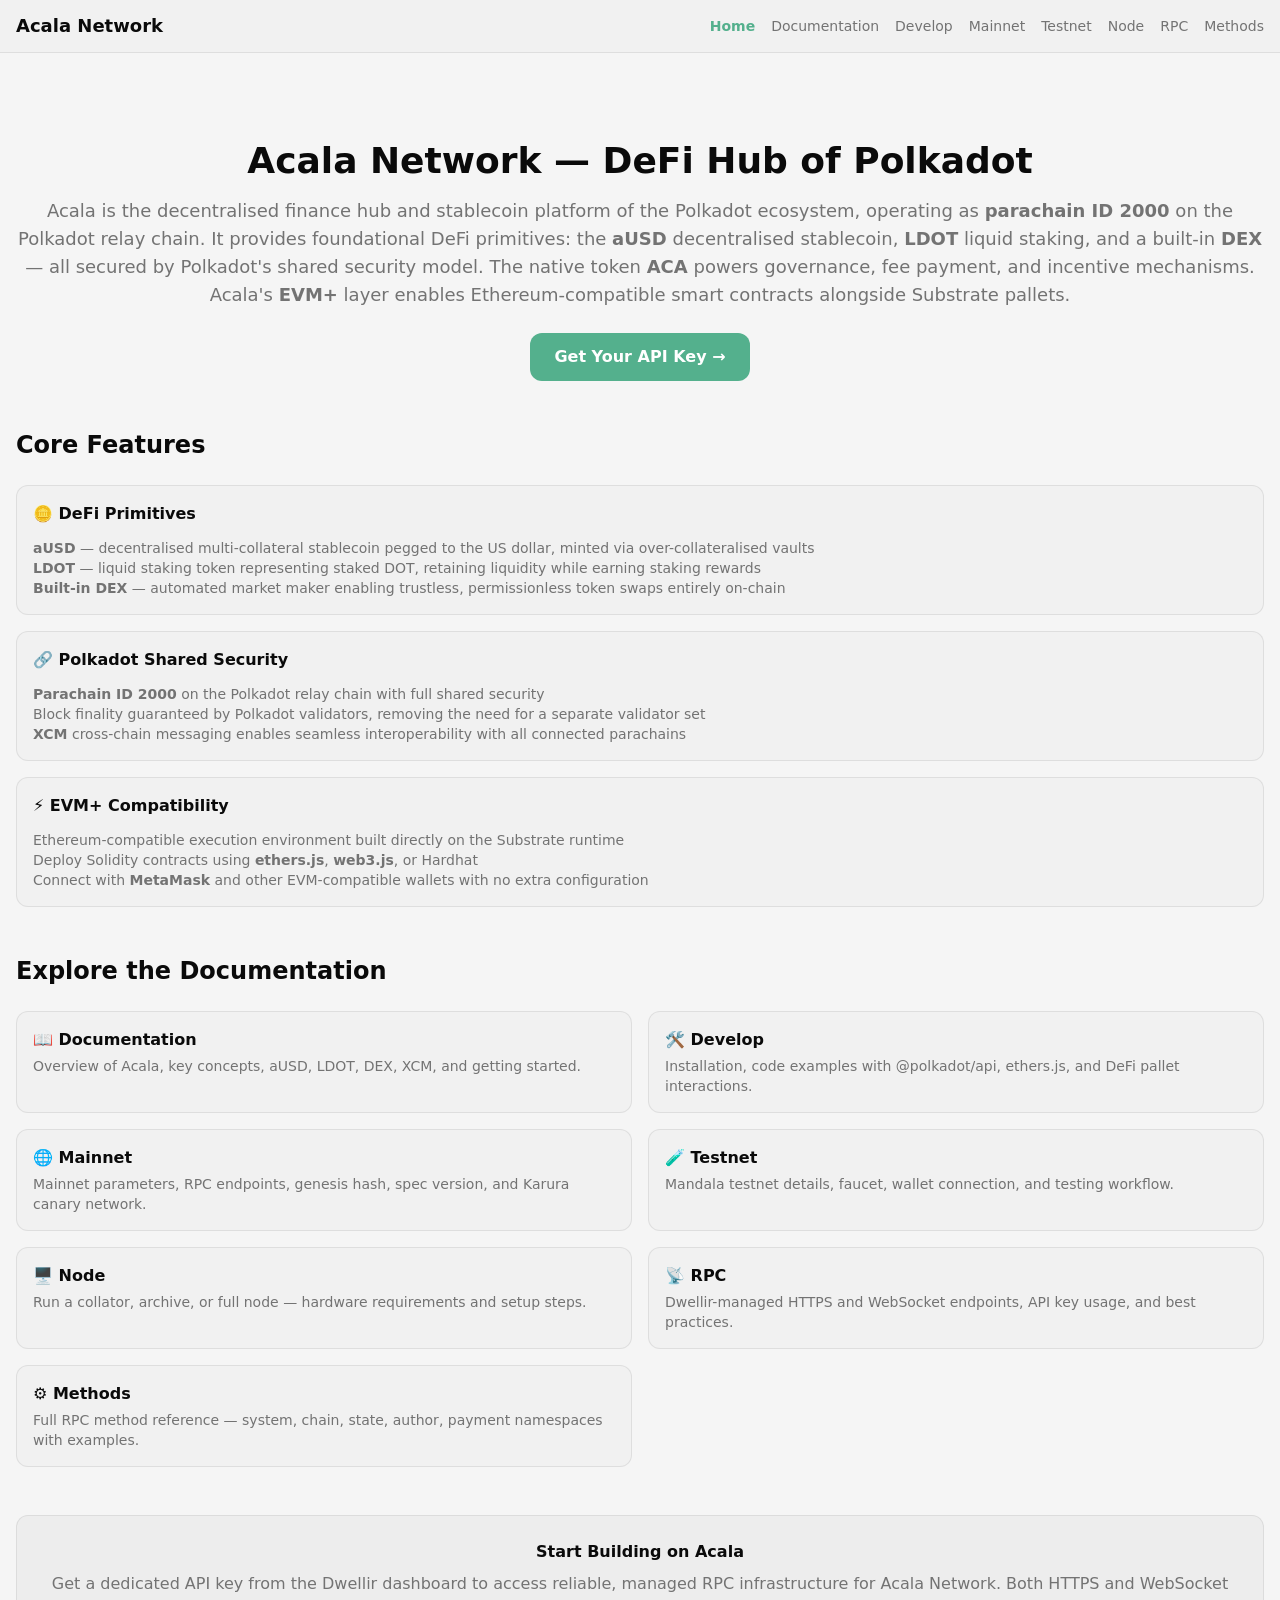
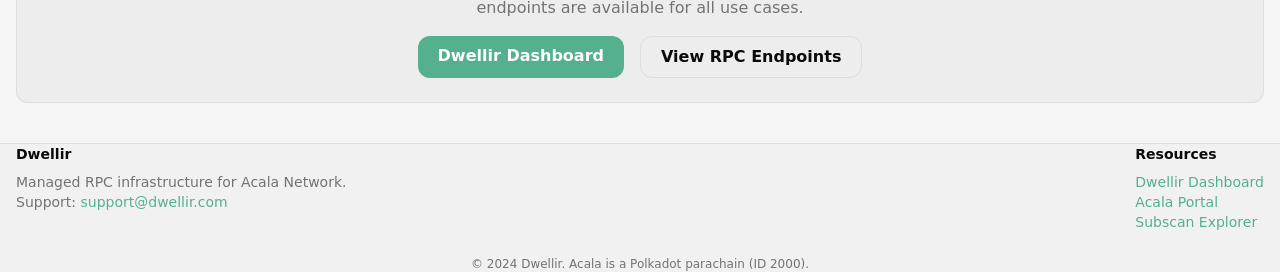
==== commit c9191288: "Add 8-page Acala Network documentation site Create multi-page documentation site for Acala Network w" ====
--- a/index.html
+++ b/index.html
@@ -1,125 +1,152 @@
-<!DOCTYPE html><html lang="en" data-scroll-behavior="smooth" data-theme="light" data-theme-choice="light" class="light" style="color-scheme: light;" data-scrapbook-source="https://www..com/docs/acala" data-scrapbook-create="20260407141920760"><head><link rel="stylesheet" href="0y9.89t0m4187.css" data-precedence="next"><link rel="stylesheet" href="06.ugiaasjkpi.css" data-precedence="next"><link href="css2.css" rel="stylesheet"><style data-styled="active" data-styled-version="6.3.12"></style><meta charset="UTF-8"><meta name="viewport" content="width=device-width, initial-scale=1"><title>Acala RPC Documentation | </title><meta name="description" content="Production-ready Acala parachain RPC endpoints, quick start guides, Substrate JSON-RPC coverage, and best practices for building on Acala with ."><meta name="keywords" content="Acala,ACA,Acala RPC,Substrate,Polkadot,JSON-RPC,WebSocket,"><link rel="canonical" href="https://www..com/docs/acala"><meta property="og:title" content="Acala RPC Documentation | "><meta property="og:description" content="Production-ready Acala parachain RPC endpoints, quick start guides, Substrate JSON-RPC coverage, and best practices for building on Acala with ."><meta property="og:image" content="https://www..com/api/og?type=docs-chain&amp;chain=acala&amp;v=fca9c2146ee0"><meta name="twitter:card" content="summary_large_image"><meta name="twitter:title" content="Acala RPC Documentation | "><meta name="twitter:description" content="Production-ready Acala parachain RPC endpoints, quick start guides, Substrate JSON-RPC coverage, and best practices for building on Acala with ."><meta name="twitter:image" content="https://www..com/api/og?type=docs-chain&amp;chain=acala&amp;v=fca9c2146ee0"></head><body class="antialiased next-light-theme" data-theme="light" data-docs-ai-layout="replace-toc" data-docs-ai-open="false" data-docs-ai-phase="closed"><!--$--><!--/$--><div data-docs-root="true"><div id="nd-docs-layout" data-sidebar-collapsed="false" data-column-changed="false" style="grid-template: &quot;sidebar sidebar header toc toc&quot;
-&quot;sidebar sidebar toc-popover toc toc&quot;
-&quot;sidebar sidebar main toc toc&quot; 1fr / minmax(min-content, 1fr) var(--fd-sidebar-col) minmax(0, calc(var(--fd-layout-width,97rem) - var(--fd-sidebar-width) - var(--fd-toc-width))) var(--fd-toc-width) minmax(min-content, 1fr); --fd-docs-row-1: var(--fd-banner-height, 0px); --fd-docs-row-2: calc(var(--fd-docs-row-1) + var(--fd-header-height)); --fd-docs-row-3: calc(var(--fd-docs-row-2) + var(--fd-toc-popover-height)); --fd-sidebar-col: var(--fd-sidebar-width);" class="grid overflow-x-clip min-h-(--fd-docs-height) [--fd-docs-height:100dvh] [--fd-header-height:0px] [--fd-toc-popover-height:0px] [--fd-sidebar-width:0px] [--fd-toc-width:0px] data-[column-changed=true]:transition-[grid-template-columns]"><div data-sidebar-placeholder="" class="sticky top-(--fd-docs-row-1) z-20 [grid-area:sidebar] pointer-events-none *:pointer-events-auto h-[calc(var(--fd-docs-height)-var(--fd-docs-row-1))] md:layout:[--fd-sidebar-width:268px] max-md:hidden"><aside id="nd-sidebar" data-collapsed="false" data-hovered="false" class="absolute flex flex-col w-full inset-s-0 inset-y-0 items-end bg-fd-card text-sm border-e duration-250 *:w-(--fd-sidebar-width)"><div class="flex flex-col gap-3 p-4 pb-2"><div class="flex"><span class="inline-flex items-center gap-3 inline-flex text-[0.9375rem] items-center gap-2.5 font-medium me-auto"><a aria-label=" homepage" class="inline-flex h-8 w-8 items-center justify-center text-fd-foreground transition-colors hover:text-fd-primary" href="https://www..com/"><img alt="" aria-hidden="true" class="h-5 w-auto shrink-0" src="-icon.png"></a><span aria-hidden="true" class="h-4 w-px bg-fd-border/80"></span><a class="text-fd-foreground transition-colors hover:text-fd-primary" href="https://www..com/docs">Docs</a></span><button type="button" aria-label="Collapse Sidebar" data-collapsed="false" class="inline-flex items-center justify-center rounded-md text-sm font-medium transition-colors duration-100 disabled:pointer-events-none disabled:opacity-50 focus-visible:outline-none focus-visible:ring-2 focus-visible:ring-fd-ring hover:bg-fd-accent hover:text-fd-accent-foreground p-1.5 [&amp;_svg]:size-4.5 mb-auto text-fd-muted-foreground"><svg xmlns="http://www.w3.org/2000/svg" width="24" height="24" viewBox="0 0 24 24" fill="none" stroke="currentColor" stroke-width="2" stroke-linecap="round" stroke-linejoin="round" class="lucide lucide-panel-left" aria-hidden="true"><rect width="18" height="18" x="3" y="3" rx="2"></rect><path d="M9 3v18"></path></svg></button></div><button type="button" data-search-full="" class="inline-flex items-center gap-2 rounded-lg border bg-fd-secondary/50 p-1.5 ps-2 text-sm text-fd-muted-foreground transition-colors hover:bg-fd-accent hover:text-fd-accent-foreground"><svg xmlns="http://www.w3.org/2000/svg" width="24" height="24" viewBox="0 0 24 24" fill="none" stroke="currentColor" stroke-width="2" stroke-linecap="round" stroke-linejoin="round" class="lucide lucide-search size-4" aria-hidden="true"><path d="m21 21-4.34-4.34"></path><circle cx="11" cy="11" r="8"></circle></svg>Search<div class="ms-auto inline-flex gap-0.5"><kbd class="rounded-md border bg-fd-background px-1.5">Ctrl</kbd><kbd class="rounded-md border bg-fd-background px-1.5">K</kbd></div></button><button type="button" aria-haspopup="dialog" aria-expanded="false" aria-controls="radix-_r_6_" data-state="closed" class="flex items-center gap-2 rounded-lg p-2 border bg-fd-secondary/50 text-start text-fd-secondary-foreground transition-colors hover:bg-fd-accent data-[state=open]:bg-fd-accent data-[state=open]:text-fd-accent-foreground"><div class="size-9 shrink-0 empty:hidden md:size-5"><svg xmlns="http://www.w3.org/2000/svg" width="24" height="24" viewBox="0 0 24 24" fill="none" stroke="currentColor" stroke-width="1.85" stroke-linecap="round" stroke-linejoin="round" class="lucide lucide-book-text size-full" aria-hidden="true" style="color: var(--color-fd-primary);"><path d="M4 19.5v-15A2.5 2.5 0 0 1 6.5 2H19a1 1 0 0 1 1 1v18a1 1 0 0 1-1 1H6.5a1 1 0 0 1 0-5H20"></path><path d="M8 11h8"></path><path d="M8 7h6"></path></svg></div><div><p class="text-sm font-medium">Docs</p></div><svg xmlns="http://www.w3.org/2000/svg" width="24" height="24" viewBox="0 0 24 24" fill="none" stroke="currentColor" stroke-width="2" stroke-linecap="round" stroke-linejoin="round" class="lucide lucide-chevrons-up-down shrink-0 ms-auto size-4 text-fd-muted-foreground" aria-hidden="true"><path d="m7 15 5 5 5-5"></path><path d="m7 9 5-5 5 5"></path></svg></button></div><div dir="ltr" class="overflow-hidden min-h-0 flex-1" style="position: relative; --radix-scroll-area-corner-width: 0px; --radix-scroll-area-corner-height: 0px;"><style>[data-radix-scroll-area-viewport] { scrollbar-width: none; }
-[data-radix-scroll-area-viewport]::-webkit-scrollbar { display: none; }</style><div data-radix-scroll-area-viewport="" class="size-full rounded-[inherit] *:flex! *:flex-col! *:gap-0.5! p-4 overscroll-contain mask-[linear-gradient(to_bottom,transparent,white_12px,white_calc(100%-12px),transparent)]" style="overflow: hidden scroll;"><div style="min-width: 100%; display: table;"><a data-active="false" class="relative flex flex-row items-center gap-2 rounded-lg p-2 text-start text-fd-muted-foreground wrap-anywhere [&amp;_svg]:size-4 [&amp;_svg]:shrink-0 transition-colors hover:bg-fd-accent/50 hover:text-fd-accent-foreground/80 hover:transition-none data-[active=true]:bg-fd-primary/10 data-[active=true]:text-fd-primary data-[active=true]:hover:transition-colors" style="padding-inline-start: calc(2 * var(--spacing));" href="https://www..com/docs">Home</a><div data-state="closed"><a data-active="false" class="relative flex w-full flex-row items-center gap-2 rounded-lg p-2 text-start text-fd-muted-foreground wrap-anywhere [&amp;_svg]:size-4 [&amp;_svg]:shrink-0 transition-colors hover:bg-fd-accent/50 hover:text-fd-accent-foreground/80 hover:transition-none data-[active=true]:bg-fd-primary/10 data-[active=true]:text-fd-primary data-[active=true]:hover:transition-colors" style="padding-inline-start: calc(2 * var(--spacing));" href="https://www..com/docs/getting-started">Getting Started<svg xmlns="http://www.w3.org/2000/svg" width="24" height="24" viewBox="0 0 24 24" fill="none" stroke="currentColor" stroke-width="2" stroke-linecap="round" stroke-linejoin="round" class="lucide lucide-chevron-down ms-auto transition-transform -rotate-90 rtl:rotate-90" aria-hidden="true" data-sidebar-chevron="true" data-icon="true"><path d="m6 9 6 6 6-6"></path></svg></a></div><a data-active="false" class="relative flex flex-row items-center gap-2 rounded-lg p-2 text-start text-fd-muted-foreground wrap-anywhere [&amp;_svg]:size-4 [&amp;_svg]:shrink-0 transition-colors hover:bg-fd-accent/50 hover:text-fd-accent-foreground/80 hover:transition-none data-[active=true]:bg-fd-primary/10 data-[active=true]:text-fd-primary data-[active=true]:hover:transition-colors" style="padding-inline-start: calc(2 * var(--spacing));" href="https://www..com/docs/agents">Agent Tooling</a><div data-state="closed"><a data-active="false" class="relative flex w-full flex-row items-center gap-2 rounded-lg p-2 text-start text-fd-muted-foreground wrap-anywhere [&amp;_svg]:size-4 [&amp;_svg]:shrink-0 transition-colors hover:bg-fd-accent/50 hover:text-fd-accent-foreground/80 hover:transition-none data-[active=true]:bg-fd-primary/10 data-[active=true]:text-fd-primary data-[active=true]:hover:transition-colors" style="padding-inline-start: calc(2 * var(--spacing));" href="https://www..com/docs/cli">CLI<svg xmlns="http://www.w3.org/2000/svg" width="24" height="24" viewBox="0 0 24 24" fill="none" stroke="currentColor" stroke-width="2" stroke-linecap="round" stroke-linejoin="round" class="lucide lucide-chevron-down ms-auto transition-transform -rotate-90 rtl:rotate-90" aria-hidden="true" data-sidebar-chevron="true" data-icon="true"><path d="m6 9 6 6 6-6"></path></svg></a></div><div data-state="open"><a data-active="false" class="relative flex w-full flex-row items-center gap-2 rounded-lg p-2 text-start text-fd-muted-foreground wrap-anywhere [&amp;_svg]:size-4 [&amp;_svg]:shrink-0 transition-colors hover:bg-fd-accent/50 hover:text-fd-accent-foreground/80 hover:transition-none data-[active=true]:bg-fd-primary/10 data-[active=true]:text-fd-primary data-[active=true]:hover:transition-colors" style="padding-inline-start: calc(2 * var(--spacing));" href="https://www..com/docs/getting-started/supported-chains">Supported Chains<svg xmlns="http://www.w3.org/2000/svg" width="24" height="24" viewBox="0 0 24 24" fill="none" stroke="currentColor" stroke-width="2" stroke-linecap="round" stroke-linejoin="round" class="lucide lucide-chevron-down ms-auto transition-transform" aria-hidden="true" data-sidebar-chevron="true" data-icon="true"><path d="m6 9 6 6 6-6"></path></svg></a><div data-state="open" id="radix-_r_9_" class="relative flex flex-col gap-0.5 *:first:mt-0.5 overflow-hidden" style="transition-duration: 0s; animation-name: none; --radix-collapsible-content-height: 2318px; --radix-collapsible-content-width: 232px;"><div data-state="open"><a data-active="true" class="relative flex w-full flex-row items-center gap-2 rounded-lg p-2 text-start text-fd-muted-foreground wrap-anywhere [&amp;_svg]:size-4 [&amp;_svg]:shrink-0 transition-colors hover:bg-fd-accent/50 hover:text-fd-accent-foreground/80 hover:transition-none data-[active=true]:bg-fd-primary/10 data-[active=true]:text-fd-primary data-[active=true]:hover:transition-colors data-[active=true]:before:content-[''] data-[active=true]:before:bg-fd-primary data-[active=true]:before:absolute data-[active=true]:before:w-px data-[active=true]:before:inset-y-2.5 data-[active=true]:before:start-2.5" style="padding-inline-start: calc(5 * var(--spacing));" href=""><img alt="" aria-hidden="true" class="size-4 shrink-0 object-contain" width="16" height="16" src="acala.svg">Acala<svg xmlns="http://www.w3.org/2000/svg" width="24" height="24" viewBox="0 0 24 24" fill="none" stroke="currentColor" stroke-width="2" stroke-linecap="round" stroke-linejoin="round" class="lucide lucide-chevron-down ms-auto transition-transform" aria-hidden="true" data-sidebar-chevron="true" data-icon="true"><path d="m6 9 6 6 6-6"></path></svg></a><div data-state="open" id="radix-_r_a_" class="relative flex flex-col gap-0.5 *:first:mt-0.5 overflow-hidden before:content-[''] before:absolute before:w-px before:inset-y-1 before:bg-fd-border before:start-2.5" style="transition-duration: 0s; animation-name: none; --radix-collapsible-content-height: 38px; --radix-collapsible-content-width: 232px;"><div data-state="closed"><button type="button" aria-controls="radix-_r_b_" aria-expanded="false" data-state="closed" class="relative flex w-full flex-row items-center gap-2 rounded-lg p-2 text-start text-fd-muted-foreground wrap-anywhere [&amp;_svg]:size-4 [&amp;_svg]:shrink-0 transition-colors hover:bg-fd-accent/50 hover:text-fd-accent-foreground/80 hover:transition-none data-[active=true]:bg-fd-primary/10 data-[active=true]:text-fd-primary data-[active=true]:hover:transition-colors data-[active=true]:before:content-[''] data-[active=true]:before:bg-fd-primary data-[active=true]:before:absolute data-[active=true]:before:w-px data-[active=true]:before:inset-y-2.5 data-[active=true]:before:start-2.5" style="padding-inline-start: calc(8 * var(--spacing));">Substrate API<svg xmlns="http://www.w3.org/2000/svg" width="24" height="24" viewBox="0 0 24 24" fill="none" stroke="currentColor" stroke-width="2" stroke-linecap="round" stroke-linejoin="round" class="lucide lucide-chevron-down ms-auto transition-transform -rotate-90 rtl:rotate-90" aria-hidden="true" data-sidebar-chevron="true" data-icon="true"><path d="m6 9 6 6 6-6"></path></svg></button></div></div></div><div data-state="open"><a data-active="false" class="relative flex w-full flex-row items-center gap-2 rounded-lg p-2 text-start text-fd-muted-foreground wrap-anywhere [&amp;_svg]:size-4 [&amp;_svg]:shrink-0 transition-colors hover:bg-fd-accent/50 hover:text-fd-accent-foreground/80 hover:transition-none data-[active=true]:bg-fd-primary/10 data-[active=true]:text-fd-primary data-[active=true]:hover:transition-colors data-[active=true]:before:content-[''] data-[active=true]:before:bg-fd-primary data-[active=true]:before:absolute data-[active=true]:before:w-px data-[active=true]:before:inset-y-2.5 data-[active=true]:before:start-2.5" style="padding-inline-start: calc(5 * var(--spacing));" href="https://www..com/docs/aptos"><img alt="" aria-hidden="true" class="docs-theme-icon docs-theme-icon--light size-4 shrink-0 object-contain" width="16" height="16" src="aptos-light.svg">Aptos</a><div data-state="open" id="radix-_r_c_" class="relative flex flex-col gap-0.5 *:first:mt-0.5 overflow-hidden before:content-[''] before:absolute before:w-px before:inset-y-1 before:bg-fd-border before:start-2.5" style="transition-duration: 0s; animation-name: none; --radix-collapsible-content-width: 232px;"></div></div><div data-state="open"><a data-active="false" class="relative flex w-full flex-row items-center gap-2 rounded-lg p-2 text-start text-fd-muted-foreground wrap-anywhere [&amp;_svg]:size-4 [&amp;_svg]:shrink-0 transition-colors hover:bg-fd-accent/50 hover:text-fd-accent-foreground/80 hover:transition-none data-[active=true]:bg-fd-primary/10 data-[active=true]:text-fd-primary data-[active=true]:hover:transition-colors data-[active=true]:before:content-[''] data-[active=true]:before:bg-fd-primary data-[active=true]:before:absolute data-[active=true]:before:w-px data-[active=true]:before:inset-y-2.5 data-[active=true]:before:start-2.5" style="padding-inline-start: calc(5 * var(--spacing));" href="https://www..com/docs/arbitrum"><img alt="" aria-hidden="true" class="size-4 shrink-0 object-contain" width="16" height="16" src="arbitrum.svg">Arbitrum</a><div data-state="open" id="radix-_r_d_" class="relative flex flex-col gap-0.5 *:first:mt-0.5 overflow-hidden before:content-[''] before:absolute before:w-px before:inset-y-1 before:bg-fd-border before:start-2.5" style="transition-duration: 0s; animation-name: none; --radix-collapsible-content-width: 232px;"></div></div><div data-state="open"><a data-active="false" class="relative flex w-full flex-row items-center gap-2 rounded-lg p-2 text-start text-fd-muted-foreground wrap-anywhere [&amp;_svg]:size-4 [&amp;_svg]:shrink-0 transition-colors hover:bg-fd-accent/50 hover:text-fd-accent-foreground/80 hover:transition-none data-[active=true]:bg-fd-primary/10 data-[active=true]:text-fd-primary data-[active=true]:hover:transition-colors data-[active=true]:before:content-[''] data-[active=true]:before:bg-fd-primary data-[active=true]:before:absolute data-[active=true]:before:w-px data-[active=true]:before:inset-y-2.5 data-[active=true]:before:start-2.5" style="padding-inline-start: calc(5 * var(--spacing));" href="https://www..com/docs/asset-hub"><img alt="" aria-hidden="true" class="size-4 shrink-0 object-contain" width="16" height="16" src="assethub.svg">Asset Hub</a><div data-state="open" id="radix-_r_e_" class="relative flex flex-col gap-0.5 *:first:mt-0.5 overflow-hidden before:content-[''] before:absolute before:w-px before:inset-y-1 before:bg-fd-border before:start-2.5" style="transition-duration: 0s; animation-name: none; --radix-collapsible-content-width: 232px;"></div></div><div data-state="open"><a data-active="false" class="relative flex w-full flex-row items-center gap-2 rounded-lg p-2 text-start text-fd-muted-foreground wrap-anywhere [&amp;_svg]:size-4 [&amp;_svg]:shrink-0 transition-colors hover:bg-fd-accent/50 hover:text-fd-accent-foreground/80 hover:transition-none data-[active=true]:bg-fd-primary/10 data-[active=true]:text-fd-primary data-[active=true]:hover:transition-colors data-[active=true]:before:content-[''] data-[active=true]:before:bg-fd-primary data-[active=true]:before:absolute data-[active=true]:before:w-px data-[active=true]:before:inset-y-2.5 data-[active=true]:before:start-2.5" style="padding-inline-start: calc(5 * var(--spacing));" href="https://www..com/docs/astar"><img alt="" aria-hidden="true" class="size-4 shrink-0 object-contain" width="16" height="16" src="astar.svg">Astar</a><div data-state="open" id="radix-_r_f_" class="relative flex flex-col gap-0.5 *:first:mt-0.5 overflow-hidden before:content-[''] before:absolute before:w-px before:inset-y-1 before:bg-fd-border before:start-2.5" style="transition-duration: 0s; animation-name: none; --radix-collapsible-content-width: 232px;"></div></div><div data-state="open"><a data-active="false" class="relative flex w-full flex-row items-center gap-2 rounded-lg p-2 text-start text-fd-muted-foreground wrap-anywhere [&amp;_svg]:size-4 [&amp;_svg]:shrink-0 transition-colors hover:bg-fd-accent/50 hover:text-fd-accent-foreground/80 hover:transition-none data-[active=true]:bg-fd-primary/10 data-[active=true]:text-fd-primary data-[active=true]:hover:transition-colors data-[active=true]:before:content-[''] data-[active=true]:before:bg-fd-primary data-[active=true]:before:absolute data-[active=true]:before:w-px data-[active=true]:before:inset-y-2.5 data-[active=true]:before:start-2.5" style="padding-inline-start: calc(5 * var(--spacing));" href="https://www..com/docs/avalanche"><img alt="" aria-hidden="true" class="size-4 shrink-0 object-contain" width="16" height="16" src="avalanche.svg">Avalanche</a><div data-state="open" id="radix-_r_g_" class="relative flex flex-col gap-0.5 *:first:mt-0.5 overflow-hidden before:content-[''] before:absolute before:w-px before:inset-y-1 before:bg-fd-border before:start-2.5" style="transition-duration: 0s; animation-name: none; --radix-collapsible-content-width: 232px;"></div></div><div data-state="open"><a data-active="false" class="relative flex w-full flex-row items-center gap-2 rounded-lg p-2 text-start text-fd-muted-foreground wrap-anywhere [&amp;_svg]:size-4 [&amp;_svg]:shrink-0 transition-colors hover:bg-fd-accent/50 hover:text-fd-accent-foreground/80 hover:transition-none data-[active=true]:bg-fd-primary/10 data-[active=true]:text-fd-primary data-[active=true]:hover:transition-colors data-[active=true]:before:content-[''] data-[active=true]:before:bg-fd-primary data-[active=true]:before:absolute data-[active=true]:before:w-px data-[active=true]:before:inset-y-2.5 data-[active=true]:before:start-2.5" style="padding-inline-start: calc(5 * var(--spacing));" href="https://www..com/docs/base"><img alt="" aria-hidden="true" class="size-4 shrink-0 object-contain" width="16" height="16" src="base.svg">Base</a><div data-state="open" id="radix-_r_h_" class="relative flex flex-col gap-0.5 *:first:mt-0.5 overflow-hidden before:content-[''] before:absolute before:w-px before:inset-y-1 before:bg-fd-border before:start-2.5" style="transition-duration: 0s; animation-name: none; --radix-collapsible-content-width: 232px;"></div></div><div data-state="open"><a data-active="false" class="relative flex w-full flex-row items-center gap-2 rounded-lg p-2 text-start text-fd-muted-foreground wrap-anywhere [&amp;_svg]:size-4 [&amp;_svg]:shrink-0 transition-colors hover:bg-fd-accent/50 hover:text-fd-accent-foreground/80 hover:transition-none data-[active=true]:bg-fd-primary/10 data-[active=true]:text-fd-primary data-[active=true]:hover:transition-colors data-[active=true]:before:content-[''] data-[active=true]:before:bg-fd-primary data-[active=true]:before:absolute data-[active=true]:before:w-px data-[active=true]:before:inset-y-2.5 data-[active=true]:before:start-2.5" style="padding-inline-start: calc(5 * var(--spacing));" href="https://www..com/docs/berachain"><img alt="" aria-hidden="true" class="size-4 shrink-0 object-contain" width="16" height="16" src="bera.svg">Berachain</a><div data-state="open" id="radix-_r_i_" class="relative flex flex-col gap-0.5 *:first:mt-0.5 overflow-hidden before:content-[''] before:absolute before:w-px before:inset-y-1 before:bg-fd-border before:start-2.5" style="transition-duration: 0s; animation-name: none; --radix-collapsible-content-width: 232px;"></div></div><div data-state="open"><a data-active="false" class="relative flex w-full flex-row items-center gap-2 rounded-lg p-2 text-start text-fd-muted-foreground wrap-anywhere [&amp;_svg]:size-4 [&amp;_svg]:shrink-0 transition-colors hover:bg-fd-accent/50 hover:text-fd-accent-foreground/80 hover:transition-none data-[active=true]:bg-fd-primary/10 data-[active=true]:text-fd-primary data-[active=true]:hover:transition-colors data-[active=true]:before:content-[''] data-[active=true]:before:bg-fd-primary data-[active=true]:before:absolute data-[active=true]:before:w-px data-[active=true]:before:inset-y-2.5 data-[active=true]:before:start-2.5" style="padding-inline-start: calc(5 * var(--spacing));" href="https://www..com/docs/bifrost"><img alt="" aria-hidden="true" class="size-4 shrink-0 object-contain" width="16" height="16" src="bifrost.svg">Bifrost</a><div data-state="open" id="radix-_r_j_" class="relative flex flex-col gap-0.5 *:first:mt-0.5 overflow-hidden before:content-[''] before:absolute before:w-px before:inset-y-1 before:bg-fd-border before:start-2.5" style="transition-duration: 0s; animation-name: none; --radix-collapsible-content-width: 232px;"></div></div><div data-state="open"><a data-active="false" class="relative flex w-full flex-row items-center gap-2 rounded-lg p-2 text-start text-fd-muted-foreground wrap-anywhere [&amp;_svg]:size-4 [&amp;_svg]:shrink-0 transition-colors hover:bg-fd-accent/50 hover:text-fd-accent-foreground/80 hover:transition-none data-[active=true]:bg-fd-primary/10 data-[active=true]:text-fd-primary data-[active=true]:hover:transition-colors data-[active=true]:before:content-[''] data-[active=true]:before:bg-fd-primary data-[active=true]:before:absolute data-[active=true]:before:w-px data-[active=true]:before:inset-y-2.5 data-[active=true]:before:start-2.5" style="padding-inline-start: calc(5 * var(--spacing));" href="https://www..com/docs/bsc"><img alt="" aria-hidden="true" class="size-4 shrink-0 object-contain" width="16" height="16" src="bnb.svg">Binance Smart Chain</a><div data-state="open" id="radix-_r_k_" class="relative flex flex-col gap-0.5 *:first:mt-0.5 overflow-hidden before:content-[''] before:absolute before:w-px before:inset-y-1 before:bg-fd-border before:start-2.5" style="transition-duration: 0s; animation-name: none; --radix-collapsible-content-width: 232px;"></div></div><div data-state="open"><a data-active="false" class="relative flex w-full flex-row items-center gap-2 rounded-lg p-2 text-start text-fd-muted-foreground wrap-anywhere [&amp;_svg]:size-4 [&amp;_svg]:shrink-0 transition-colors hover:bg-fd-accent/50 hover:text-fd-accent-foreground/80 hover:transition-none data-[active=true]:bg-fd-primary/10 data-[active=true]:text-fd-primary data-[active=true]:hover:transition-colors data-[active=true]:before:content-[''] data-[active=true]:before:bg-fd-primary data-[active=true]:before:absolute data-[active=true]:before:w-px data-[active=true]:before:inset-y-2.5 data-[active=true]:before:start-2.5" style="padding-inline-start: calc(5 * var(--spacing));" href="https://www..com/docs/bittensor"><img alt="" aria-hidden="true" class="size-4 shrink-0 object-contain" width="16" height="16" src="bittensor.svg">Bittensor</a><div data-state="open" id="radix-_r_l_" class="relative flex flex-col gap-0.5 *:first:mt-0.5 overflow-hidden before:content-[''] before:absolute before:w-px before:inset-y-1 before:bg-fd-border before:start-2.5" style="transition-duration: 0s; animation-name: none; --radix-collapsible-content-width: 232px;"></div></div><div data-state="open"><a data-active="false" class="relative flex w-full flex-row items-center gap-2 rounded-lg p-2 text-start text-fd-muted-foreground wrap-anywhere [&amp;_svg]:size-4 [&amp;_svg]:shrink-0 transition-colors hover:bg-fd-accent/50 hover:text-fd-accent-foreground/80 hover:transition-none data-[active=true]:bg-fd-primary/10 data-[active=true]:text-fd-primary data-[active=true]:hover:transition-colors data-[active=true]:before:content-[''] data-[active=true]:before:bg-fd-primary data-[active=true]:before:absolute data-[active=true]:before:w-px data-[active=true]:before:inset-y-2.5 data-[active=true]:before:start-2.5" style="padding-inline-start: calc(5 * var(--spacing));" href="https://www..com/docs/blast"><img alt="" aria-hidden="true" class="docs-theme-icon docs-theme-icon--light size-4 shrink-0 object-contain" width="16" height="16" src="blast-light.svg">Blast</a><div data-state="open" id="radix-_r_m_" class="relative flex flex-col gap-0.5 *:first:mt-0.5 overflow-hidden before:content-[''] before:absolute before:w-px before:inset-y-1 before:bg-fd-border before:start-2.5" style="transition-duration: 0s; animation-name: none; --radix-collapsible-content-width: 232px;"></div></div><div data-state="open"><a data-active="false" class="relative flex w-full flex-row items-center gap-2 rounded-lg p-2 text-start text-fd-muted-foreground wrap-anywhere [&amp;_svg]:size-4 [&amp;_svg]:shrink-0 transition-colors hover:bg-fd-accent/50 hover:text-fd-accent-foreground/80 hover:transition-none data-[active=true]:bg-fd-primary/10 data-[active=true]:text-fd-primary data-[active=true]:hover:transition-colors data-[active=true]:before:content-[''] data-[active=true]:before:bg-fd-primary data-[active=true]:before:absolute data-[active=true]:before:w-px data-[active=true]:before:inset-y-2.5 data-[active=true]:before:start-2.5" style="padding-inline-start: calc(5 * var(--spacing));" href="https://www..com/docs/boba-network"><img alt="" aria-hidden="true" class="size-4 shrink-0 object-contain" width="16" height="16" src="boba.svg">Boba Network</a><div data-state="open" id="radix-_r_n_" class="relative flex flex-col gap-0.5 *:first:mt-0.5 overflow-hidden before:content-[''] before:absolute before:w-px before:inset-y-1 before:bg-fd-border before:start-2.5" style="transition-duration: 0s; animation-name: none; --radix-collapsible-content-width: 232px;"></div></div><div data-state="open"><a data-active="false" class="relative flex w-full flex-row items-center gap-2 rounded-lg p-2 text-start text-fd-muted-foreground wrap-anywhere [&amp;_svg]:size-4 [&amp;_svg]:shrink-0 transition-colors hover:bg-fd-accent/50 hover:text-fd-accent-foreground/80 hover:transition-none data-[active=true]:bg-fd-primary/10 data-[active=true]:text-fd-primary data-[active=true]:hover:transition-colors data-[active=true]:before:content-[''] data-[active=true]:before:bg-fd-primary data-[active=true]:before:absolute data-[active=true]:before:w-px data-[active=true]:before:inset-y-2.5 data-[active=true]:before:start-2.5" style="padding-inline-start: calc(5 * var(--spacing));" href="https://www..com/docs/bridge-hub"><img alt="" aria-hidden="true" class="size-4 shrink-0 object-contain" width="16" height="16" src="bridge-hub.svg">Bridge Hub</a><div data-state="open" id="radix-_r_o_" class="relative flex flex-col gap-0.5 *:first:mt-0.5 overflow-hidden before:content-[''] before:absolute before:w-px before:inset-y-1 before:bg-fd-border before:start-2.5" style="transition-duration: 0s; animation-name: none; --radix-collapsible-content-width: 232px;"></div></div><div data-state="open"><a data-active="false" class="relative flex w-full flex-row items-center gap-2 rounded-lg p-2 text-start text-fd-muted-foreground wrap-anywhere [&amp;_svg]:size-4 [&amp;_svg]:shrink-0 transition-colors hover:bg-fd-accent/50 hover:text-fd-accent-foreground/80 hover:transition-none data-[active=true]:bg-fd-primary/10 data-[active=true]:text-fd-primary data-[active=true]:hover:transition-colors data-[active=true]:before:content-[''] data-[active=true]:before:bg-fd-primary data-[active=true]:before:absolute data-[active=true]:before:w-px data-[active=true]:before:inset-y-2.5 data-[active=true]:before:start-2.5" style="padding-inline-start: calc(5 * var(--spacing));" href="https://www..com/docs/celo"><img alt="" aria-hidden="true" class="size-4 shrink-0 object-contain" width="16" height="16" src="celo.svg">Celo</a><div data-state="open" id="radix-_r_p_" class="relative flex flex-col gap-0.5 *:first:mt-0.5 overflow-hidden before:content-[''] before:absolute before:w-px before:inset-y-1 before:bg-fd-border before:start-2.5" style="transition-duration: 0s; animation-name: none; --radix-collapsible-content-width: 232px;"></div></div><div data-state="open"><a data-active="false" class="relative flex w-full flex-row items-center gap-2 rounded-lg p-2 text-start text-fd-muted-foreground wrap-anywhere [&amp;_svg]:size-4 [&amp;_svg]:shrink-0 transition-colors hover:bg-fd-accent/50 hover:text-fd-accent-foreground/80 hover:transition-none data-[active=true]:bg-fd-primary/10 data-[active=true]:text-fd-primary data-[active=true]:hover:transition-colors data-[active=true]:before:content-[''] data-[active=true]:before:bg-fd-primary data-[active=true]:before:absolute data-[active=true]:before:w-px data-[active=true]:before:inset-y-2.5 data-[active=true]:before:start-2.5" style="padding-inline-start: calc(5 * var(--spacing));" href="https://www..com/docs/centrifuge"><img alt="" aria-hidden="true" class="size-4 shrink-0 object-contain" width="16" height="16" src="centrifuge.svg">Centrifuge</a><div data-state="open" id="radix-_r_q_" class="relative flex flex-col gap-0.5 *:first:mt-0.5 overflow-hidden before:content-[''] before:absolute before:w-px before:inset-y-1 before:bg-fd-border before:start-2.5" style="transition-duration: 0s; animation-name: none; --radix-collapsible-content-width: 232px;"></div></div><div data-state="open"><a data-active="false" class="relative flex w-full flex-row items-center gap-2 rounded-lg p-2 text-start text-fd-muted-foreground wrap-anywhere [&amp;_svg]:size-4 [&amp;_svg]:shrink-0 transition-colors hover:bg-fd-accent/50 hover:text-fd-accent-foreground/80 hover:transition-none data-[active=true]:bg-fd-primary/10 data-[active=true]:text-fd-primary data-[active=true]:hover:transition-colors data-[active=true]:before:content-[''] data-[active=true]:before:bg-fd-primary data-[active=true]:before:absolute data-[active=true]:before:w-px data-[active=true]:before:inset-y-2.5 data-[active=true]:before:start-2.5" style="padding-inline-start: calc(5 * var(--spacing));" href="https://www..com/docs/chiliz"><img alt="" aria-hidden="true" class="size-4 shrink-0 object-contain" width="16" height="16" src="chiliz.svg">Chiliz</a><div data-state="open" id="radix-_r_r_" class="relative flex flex-col gap-0.5 *:first:mt-0.5 overflow-hidden before:content-[''] before:absolute before:w-px before:inset-y-1 before:bg-fd-border before:start-2.5" style="transition-duration: 0s; animation-name: none; --radix-collapsible-content-width: 232px;"></div></div><div data-state="open"><a data-active="false" class="relative flex w-full flex-row items-center gap-2 rounded-lg p-2 text-start text-fd-muted-foreground wrap-anywhere [&amp;_svg]:size-4 [&amp;_svg]:shrink-0 transition-colors hover:bg-fd-accent/50 hover:text-fd-accent-foreground/80 hover:transition-none data-[active=true]:bg-fd-primary/10 data-[active=true]:text-fd-primary data-[active=true]:hover:transition-colors data-[active=true]:before:content-[''] data-[active=true]:before:bg-fd-primary data-[active=true]:before:absolute data-[active=true]:before:w-px data-[active=true]:before:inset-y-2.5 data-[active=true]:before:start-2.5" style="padding-inline-start: calc(5 * var(--spacing));" href="https://www..com/docs/cronos"><img alt="" aria-hidden="true" class="docs-theme-icon docs-theme-icon--light size-4 shrink-0 object-contain" width="16" height="16" src="cronos-light.svg">Cronos</a><div data-state="open" id="radix-_r_s_" class="relative flex flex-col gap-0.5 *:first:mt-0.5 overflow-hidden before:content-[''] before:absolute before:w-px before:inset-y-1 before:bg-fd-border before:start-2.5" style="transition-duration: 0s; animation-name: none; --radix-collapsible-content-width: 232px;"></div></div><div data-state="open"><a data-active="false" class="relative flex w-full flex-row items-center gap-2 rounded-lg p-2 text-start text-fd-muted-foreground wrap-anywhere [&amp;_svg]:size-4 [&amp;_svg]:shrink-0 transition-colors hover:bg-fd-accent/50 hover:text-fd-accent-foreground/80 hover:transition-none data-[active=true]:bg-fd-primary/10 data-[active=true]:text-fd-primary data-[active=true]:hover:transition-colors data-[active=true]:before:content-[''] data-[active=true]:before:bg-fd-primary data-[active=true]:before:absolute data-[active=true]:before:w-px data-[active=true]:before:inset-y-2.5 data-[active=true]:before:start-2.5" style="padding-inline-start: calc(5 * var(--spacing));" href="https://www..com/docs/enjin"><img alt="" aria-hidden="true" class="size-4 shrink-0 object-contain" width="16" height="16" src="enjin.svg">Enjin</a><div data-state="open" id="radix-_r_t_" class="relative flex flex-col gap-0.5 *:first:mt-0.5 overflow-hidden before:content-[''] before:absolute before:w-px before:inset-y-1 before:bg-fd-border before:start-2.5" style="transition-duration: 0s; animation-name: none; --radix-collapsible-content-width: 232px;"></div></div><div data-state="open"><a data-active="false" class="relative flex w-full flex-row items-center gap-2 rounded-lg p-2 text-start text-fd-muted-foreground wrap-anywhere [&amp;_svg]:size-4 [&amp;_svg]:shrink-0 transition-colors hover:bg-fd-accent/50 hover:text-fd-accent-foreground/80 hover:transition-none data-[active=true]:bg-fd-primary/10 data-[active=true]:text-fd-primary data-[active=true]:hover:transition-colors data-[active=true]:before:content-[''] data-[active=true]:before:bg-fd-primary data-[active=true]:before:absolute data-[active=true]:before:w-px data-[active=true]:before:inset-y-2.5 data-[active=true]:before:start-2.5" style="padding-inline-start: calc(5 * var(--spacing));" href="https://www..com/docs/ethereum"><img alt="" aria-hidden="true" class="size-4 shrink-0 object-contain" width="16" height="16" src="ethereum.svg">Ethereum</a><div data-state="open" id="radix-_r_u_" class="relative flex flex-col gap-0.5 *:first:mt-0.5 overflow-hidden before:content-[''] before:absolute before:w-px before:inset-y-1 before:bg-fd-border before:start-2.5" style="transition-duration: 0s; animation-name: none; --radix-collapsible-content-width: 232px;"></div></div><div data-state="open"><a data-active="false" class="relative flex w-full flex-row items-center gap-2 rounded-lg p-2 text-start text-fd-muted-foreground wrap-anywhere [&amp;_svg]:size-4 [&amp;_svg]:shrink-0 transition-colors hover:bg-fd-accent/50 hover:text-fd-accent-foreground/80 hover:transition-none data-[active=true]:bg-fd-primary/10 data-[active=true]:text-fd-primary data-[active=true]:hover:transition-colors data-[active=true]:before:content-[''] data-[active=true]:before:bg-fd-primary data-[active=true]:before:absolute data-[active=true]:before:w-px data-[active=true]:before:inset-y-2.5 data-[active=true]:before:start-2.5" style="padding-inline-start: calc(5 * var(--spacing));" href="https://www..com/docs/flow-evm-gateway"><img alt="" aria-hidden="true" class="size-4 shrink-0 object-contain" width="16" height="16" src="flow-evm.svg">Flow EVM Gateway</a><div data-state="open" id="radix-_r_v_" class="relative flex flex-col gap-0.5 *:first:mt-0.5 overflow-hidden before:content-[''] before:absolute before:w-px before:inset-y-1 before:bg-fd-border before:start-2.5" style="transition-duration: 0s; animation-name: none; --radix-collapsible-content-width: 232px;"></div></div><div data-state="open"><a data-active="false" class="relative flex w-full flex-row items-center gap-2 rounded-lg p-2 text-start text-fd-muted-foreground wrap-anywhere [&amp;_svg]:size-4 [&amp;_svg]:shrink-0 transition-colors hover:bg-fd-accent/50 hover:text-fd-accent-foreground/80 hover:transition-none data-[active=true]:bg-fd-primary/10 data-[active=true]:text-fd-primary data-[active=true]:hover:transition-colors data-[active=true]:before:content-[''] data-[active=true]:before:bg-fd-primary data-[active=true]:before:absolute data-[active=true]:before:w-px data-[active=true]:before:inset-y-2.5 data-[active=true]:before:start-2.5" style="padding-inline-start: calc(5 * var(--spacing));" href="https://www..com/docs/gnosis"><img alt="" aria-hidden="true" class="docs-theme-icon docs-theme-icon--light size-4 shrink-0 object-contain" width="16" height="16" src="gnosis-light.svg">Gnosis</a><div data-state="open" id="radix-_r_10_" class="relative flex flex-col gap-0.5 *:first:mt-0.5 overflow-hidden before:content-[''] before:absolute before:w-px before:inset-y-1 before:bg-fd-border before:start-2.5" style="transition-duration: 0s; animation-name: none; --radix-collapsible-content-width: 232px;"></div></div><div data-state="open"><a data-active="false" class="relative flex w-full flex-row items-center gap-2 rounded-lg p-2 text-start text-fd-muted-foreground wrap-anywhere [&amp;_svg]:size-4 [&amp;_svg]:shrink-0 transition-colors hover:bg-fd-accent/50 hover:text-fd-accent-foreground/80 hover:transition-none data-[active=true]:bg-fd-primary/10 data-[active=true]:text-fd-primary data-[active=true]:hover:transition-colors data-[active=true]:before:content-[''] data-[active=true]:before:bg-fd-primary data-[active=true]:before:absolute data-[active=true]:before:w-px data-[active=true]:before:inset-y-2.5 data-[active=true]:before:start-2.5" style="padding-inline-start: calc(5 * var(--spacing));" href="https://www..com/docs/hydration"><img alt="" aria-hidden="true" class="size-4 shrink-0 object-contain" width="16" height="16" src="hydration.svg">Hydration</a><div data-state="open" id="radix-_r_11_" class="relative flex flex-col gap-0.5 *:first:mt-0.5 overflow-hidden before:content-[''] before:absolute before:w-px before:inset-y-1 before:bg-fd-border before:start-2.5" style="transition-duration: 0s; animation-name: none; --radix-collapsible-content-width: 232px;"></div></div><div data-state="open"><a data-active="false" class="relative flex w-full flex-row items-center gap-2 rounded-lg p-2 text-start text-fd-muted-foreground wrap-anywhere [&amp;_svg]:size-4 [&amp;_svg]:shrink-0 transition-colors hover:bg-fd-accent/50 hover:text-fd-accent-foreground/80 hover:transition-none data-[active=true]:bg-fd-primary/10 data-[active=true]:text-fd-primary data-[active=true]:hover:transition-colors data-[active=true]:before:content-[''] data-[active=true]:before:bg-fd-primary data-[active=true]:before:absolute data-[active=true]:before:w-px data-[active=true]:before:inset-y-2.5 data-[active=true]:before:start-2.5" style="padding-inline-start: calc(5 * var(--spacing));" href="https://www..com/docs/hyperliquid"><img alt="" aria-hidden="true" class="docs-theme-icon docs-theme-icon--light size-4 shrink-0 object-contain" width="16" height="16" src="hyperliquid-light.svg">Hyperliquid</a><div data-state="open" id="radix-_r_12_" class="relative flex flex-col gap-0.5 *:first:mt-0.5 overflow-hidden before:content-[''] before:absolute before:w-px before:inset-y-1 before:bg-fd-border before:start-2.5" style="transition-duration: 0s; animation-name: none; --radix-collapsible-content-width: 232px;"></div></div><div data-state="open"><a data-active="false" class="relative flex w-full flex-row items-center gap-2 rounded-lg p-2 text-start text-fd-muted-foreground wrap-anywhere [&amp;_svg]:size-4 [&amp;_svg]:shrink-0 transition-colors hover:bg-fd-accent/50 hover:text-fd-accent-foreground/80 hover:transition-none data-[active=true]:bg-fd-primary/10 data-[active=true]:text-fd-primary data-[active=true]:hover:transition-colors data-[active=true]:before:content-[''] data-[active=true]:before:bg-fd-primary data-[active=true]:before:absolute data-[active=true]:before:w-px data-[active=true]:before:inset-y-2.5 data-[active=true]:before:start-2.5" style="padding-inline-start: calc(5 * var(--spacing));" href="https://www..com/docs/immutable"><img alt="" aria-hidden="true" class="docs-theme-icon docs-theme-icon--light size-4 shrink-0 object-contain" width="16" height="16" src="immutable-zkevm-light.svg">Immutable</a><div data-state="open" id="radix-_r_13_" class="relative flex flex-col gap-0.5 *:first:mt-0.5 overflow-hidden before:content-[''] before:absolute before:w-px before:inset-y-1 before:bg-fd-border before:start-2.5" style="transition-duration: 0s; animation-name: none; --radix-collapsible-content-width: 232px;"></div></div><div data-state="open"><a data-active="false" class="relative flex w-full flex-row items-center gap-2 rounded-lg p-2 text-start text-fd-muted-foreground wrap-anywhere [&amp;_svg]:size-4 [&amp;_svg]:shrink-0 transition-colors hover:bg-fd-accent/50 hover:text-fd-accent-foreground/80 hover:transition-none data-[active=true]:bg-fd-primary/10 data-[active=true]:text-fd-primary data-[active=true]:hover:transition-colors data-[active=true]:before:content-[''] data-[active=true]:before:bg-fd-primary data-[active=true]:before:absolute data-[active=true]:before:w-px data-[active=true]:before:inset-y-2.5 data-[active=true]:before:start-2.5" style="padding-inline-start: calc(5 * var(--spacing));" href="https://www..com/docs/iotex"><img alt="" aria-hidden="true" class="size-4 shrink-0 object-contain" width="16" height="16" src="iotex.svg">IoTeX</a><div data-state="open" id="radix-_r_14_" class="relative flex flex-col gap-0.5 *:first:mt-0.5 overflow-hidden before:content-[''] before:absolute before:w-px before:inset-y-1 before:bg-fd-border before:start-2.5" style="transition-duration: 0s; animation-name: none; --radix-collapsible-content-width: 232px;"></div></div><div data-state="open"><a data-active="false" class="relative flex w-full flex-row items-center gap-2 rounded-lg p-2 text-start text-fd-muted-foreground wrap-anywhere [&amp;_svg]:size-4 [&amp;_svg]:shrink-0 transition-colors hover:bg-fd-accent/50 hover:text-fd-accent-foreground/80 hover:transition-none data-[active=true]:bg-fd-primary/10 data-[active=true]:text-fd-primary data-[active=true]:hover:transition-colors data-[active=true]:before:content-[''] data-[active=true]:before:bg-fd-primary data-[active=true]:before:absolute data-[active=true]:before:w-px data-[active=true]:before:inset-y-2.5 data-[active=true]:before:start-2.5" style="padding-inline-start: calc(5 * var(--spacing));" href="https://www..com/docs/kusama"><img alt="" aria-hidden="true" class="size-4 shrink-0 object-contain" width="16" height="16" src="kusama.svg">Kusama</a><div data-state="open" id="radix-_r_15_" class="relative flex flex-col gap-0.5 *:first:mt-0.5 overflow-hidden before:content-[''] before:absolute before:w-px before:inset-y-1 before:bg-fd-border before:start-2.5" style="transition-duration: 0s; animation-name: none; --radix-collapsible-content-width: 232px;"></div></div><div data-state="open"><a data-active="false" class="relative flex w-full flex-row items-center gap-2 rounded-lg p-2 text-start text-fd-muted-foreground wrap-anywhere [&amp;_svg]:size-4 [&amp;_svg]:shrink-0 transition-colors hover:bg-fd-accent/50 hover:text-fd-accent-foreground/80 hover:transition-none data-[active=true]:bg-fd-primary/10 data-[active=true]:text-fd-primary data-[active=true]:hover:transition-colors data-[active=true]:before:content-[''] data-[active=true]:before:bg-fd-primary data-[active=true]:before:absolute data-[active=true]:before:w-px data-[active=true]:before:inset-y-2.5 data-[active=true]:before:start-2.5" style="padding-inline-start: calc(5 * var(--spacing));" href="https://www..com/docs/linea"><img alt="" aria-hidden="true" class="docs-theme-icon docs-theme-icon--light size-4 shrink-0 object-contain" width="16" height="16" src="linea-light.svg">Linea</a><div data-state="open" id="radix-_r_16_" class="relative flex flex-col gap-0.5 *:first:mt-0.5 overflow-hidden before:content-[''] before:absolute before:w-px before:inset-y-1 before:bg-fd-border before:start-2.5" style="transition-duration: 0s; animation-name: none; --radix-collapsible-content-width: 232px;"></div></div><div data-state="open"><a data-active="false" class="relative flex w-full flex-row items-center gap-2 rounded-lg p-2 text-start text-fd-muted-foreground wrap-anywhere [&amp;_svg]:size-4 [&amp;_svg]:shrink-0 transition-colors hover:bg-fd-accent/50 hover:text-fd-accent-foreground/80 hover:transition-none data-[active=true]:bg-fd-primary/10 data-[active=true]:text-fd-primary data-[active=true]:hover:transition-colors data-[active=true]:before:content-[''] data-[active=true]:before:bg-fd-primary data-[active=true]:before:absolute data-[active=true]:before:w-px data-[active=true]:before:inset-y-2.5 data-[active=true]:before:start-2.5" style="padding-inline-start: calc(5 * var(--spacing));" href="https://www..com/docs/lisk"><img alt="" aria-hidden="true" class="docs-theme-icon docs-theme-icon--light size-4 shrink-0 object-contain" width="16" height="16" src="lisk-light.svg">LISK</a><div data-state="open" id="radix-_r_17_" class="relative flex flex-col gap-0.5 *:first:mt-0.5 overflow-hidden before:content-[''] before:absolute before:w-px before:inset-y-1 before:bg-fd-border before:start-2.5" style="transition-duration: 0s; animation-name: none; --radix-collapsible-content-width: 232px;"></div></div><div data-state="open"><a data-active="false" class="relative flex w-full flex-row items-center gap-2 rounded-lg p-2 text-start text-fd-muted-foreground wrap-anywhere [&amp;_svg]:size-4 [&amp;_svg]:shrink-0 transition-colors hover:bg-fd-accent/50 hover:text-fd-accent-foreground/80 hover:transition-none data-[active=true]:bg-fd-primary/10 data-[active=true]:text-fd-primary data-[active=true]:hover:transition-colors data-[active=true]:before:content-[''] data-[active=true]:before:bg-fd-primary data-[active=true]:before:absolute data-[active=true]:before:w-px data-[active=true]:before:inset-y-2.5 data-[active=true]:before:start-2.5" style="padding-inline-start: calc(5 * var(--spacing));" href="https://www..com/docs/manta-atlantic"><img alt="" aria-hidden="true" class="size-4 shrink-0 object-contain" width="16" height="16" src="manta-atlantic.svg">Manta Atlantic</a><div data-state="open" id="radix-_r_18_" class="relative flex flex-col gap-0.5 *:first:mt-0.5 overflow-hidden before:content-[''] before:absolute before:w-px before:inset-y-1 before:bg-fd-border before:start-2.5" style="transition-duration: 0s; animation-name: none; --radix-collapsible-content-width: 232px;"></div></div><div data-state="open"><a data-active="false" class="relative flex w-full flex-row items-center gap-2 rounded-lg p-2 text-start text-fd-muted-foreground wrap-anywhere [&amp;_svg]:size-4 [&amp;_svg]:shrink-0 transition-colors hover:bg-fd-accent/50 hover:text-fd-accent-foreground/80 hover:transition-none data-[active=true]:bg-fd-primary/10 data-[active=true]:text-fd-primary data-[active=true]:hover:transition-colors data-[active=true]:before:content-[''] data-[active=true]:before:bg-fd-primary data-[active=true]:before:absolute data-[active=true]:before:w-px data-[active=true]:before:inset-y-2.5 data-[active=true]:before:start-2.5" style="padding-inline-start: calc(5 * var(--spacing));" href="https://www..com/docs/manta-pacific"><img alt="" aria-hidden="true" class="size-4 shrink-0 object-contain" width="16" height="16" src="manta-pacific.svg">Manta Pacific</a><div data-state="open" id="radix-_r_19_" class="relative flex flex-col gap-0.5 *:first:mt-0.5 overflow-hidden before:content-[''] before:absolute before:w-px before:inset-y-1 before:bg-fd-border before:start-2.5" style="transition-duration: 0s; animation-name: none; --radix-collapsible-content-width: 232px;"></div></div><div data-state="open"><a data-active="false" class="relative flex w-full flex-row items-center gap-2 rounded-lg p-2 text-start text-fd-muted-foreground wrap-anywhere [&amp;_svg]:size-4 [&amp;_svg]:shrink-0 transition-colors hover:bg-fd-accent/50 hover:text-fd-accent-foreground/80 hover:transition-none data-[active=true]:bg-fd-primary/10 data-[active=true]:text-fd-primary data-[active=true]:hover:transition-colors data-[active=true]:before:content-[''] data-[active=true]:before:bg-fd-primary data-[active=true]:before:absolute data-[active=true]:before:w-px data-[active=true]:before:inset-y-2.5 data-[active=true]:before:start-2.5" style="padding-inline-start: calc(5 * var(--spacing));" href="https://www..com/docs/mantle"><img alt="" aria-hidden="true" class="size-4 shrink-0 object-contain" width="16" height="16" src="mantle.svg">Mantle</a><div data-state="open" id="radix-_r_1a_" class="relative flex flex-col gap-0.5 *:first:mt-0.5 overflow-hidden before:content-[''] before:absolute before:w-px before:inset-y-1 before:bg-fd-border before:start-2.5" style="transition-duration: 0s; animation-name: none; --radix-collapsible-content-width: 232px;"></div></div><div data-state="open"><a data-active="false" class="relative flex w-full flex-row items-center gap-2 rounded-lg p-2 text-start text-fd-muted-foreground wrap-anywhere [&amp;_svg]:size-4 [&amp;_svg]:shrink-0 transition-colors hover:bg-fd-accent/50 hover:text-fd-accent-foreground/80 hover:transition-none data-[active=true]:bg-fd-primary/10 data-[active=true]:text-fd-primary data-[active=true]:hover:transition-colors data-[active=true]:before:content-[''] data-[active=true]:before:bg-fd-primary data-[active=true]:before:absolute data-[active=true]:before:w-px data-[active=true]:before:inset-y-2.5 data-[active=true]:before:start-2.5" style="padding-inline-start: calc(5 * var(--spacing));" href="https://www..com/docs/megaeth"><img alt="" aria-hidden="true" class="docs-theme-icon docs-theme-icon--light size-4 shrink-0 object-contain" width="16" height="16" src="megaeth-light.svg">MegaETH</a><div data-state="open" id="radix-_r_1b_" class="relative flex flex-col gap-0.5 *:first:mt-0.5 overflow-hidden before:content-[''] before:absolute before:w-px before:inset-y-1 before:bg-fd-border before:start-2.5" style="transition-duration: 0s; animation-name: none; --radix-collapsible-content-width: 232px;"></div></div><div data-state="open"><a data-active="false" class="relative flex w-full flex-row items-center gap-2 rounded-lg p-2 text-start text-fd-muted-foreground wrap-anywhere [&amp;_svg]:size-4 [&amp;_svg]:shrink-0 transition-colors hover:bg-fd-accent/50 hover:text-fd-accent-foreground/80 hover:transition-none data-[active=true]:bg-fd-primary/10 data-[active=true]:text-fd-primary data-[active=true]:hover:transition-colors data-[active=true]:before:content-[''] data-[active=true]:before:bg-fd-primary data-[active=true]:before:absolute data-[active=true]:before:w-px data-[active=true]:before:inset-y-2.5 data-[active=true]:before:start-2.5" style="padding-inline-start: calc(5 * var(--spacing));" href="https://www..com/docs/monad"><img alt="" aria-hidden="true" class="size-4 shrink-0 object-contain" width="16" height="16" src="monad.svg">Monad</a><div data-state="open" id="radix-_r_1c_" class="relative flex flex-col gap-0.5 *:first:mt-0.5 overflow-hidden before:content-[''] before:absolute before:w-px before:inset-y-1 before:bg-fd-border before:start-2.5" style="transition-duration: 0s; animation-name: none; --radix-collapsible-content-width: 232px;"></div></div><div data-state="open"><a data-active="false" class="relative flex w-full flex-row items-center gap-2 rounded-lg p-2 text-start text-fd-muted-foreground wrap-anywhere [&amp;_svg]:size-4 [&amp;_svg]:shrink-0 transition-colors hover:bg-fd-accent/50 hover:text-fd-accent-foreground/80 hover:transition-none data-[active=true]:bg-fd-primary/10 data-[active=true]:text-fd-primary data-[active=true]:hover:transition-colors data-[active=true]:before:content-[''] data-[active=true]:before:bg-fd-primary data-[active=true]:before:absolute data-[active=true]:before:w-px data-[active=true]:before:inset-y-2.5 data-[active=true]:before:start-2.5" style="padding-inline-start: calc(5 * var(--spacing));" href="https://www..com/docs/moonbase-alpha"><img alt="" aria-hidden="true" class="docs-theme-icon docs-theme-icon--light size-4 shrink-0 object-contain" width="16" height="16" src="moonbase-alpha-light.svg">Moonbase Alpha</a><div data-state="open" id="radix-_r_1d_" class="relative flex flex-col gap-0.5 *:first:mt-0.5 overflow-hidden before:content-[''] before:absolute before:w-px before:inset-y-1 before:bg-fd-border before:start-2.5" style="transition-duration: 0s; animation-name: none; --radix-collapsible-content-width: 232px;"></div></div><div data-state="open"><a data-active="false" class="relative flex w-full flex-row items-center gap-2 rounded-lg p-2 text-start text-fd-muted-foreground wrap-anywhere [&amp;_svg]:size-4 [&amp;_svg]:shrink-0 transition-colors hover:bg-fd-accent/50 hover:text-fd-accent-foreground/80 hover:transition-none data-[active=true]:bg-fd-primary/10 data-[active=true]:text-fd-primary data-[active=true]:hover:transition-colors data-[active=true]:before:content-[''] data-[active=true]:before:bg-fd-primary data-[active=true]:before:absolute data-[active=true]:before:w-px data-[active=true]:before:inset-y-2.5 data-[active=true]:before:start-2.5" style="padding-inline-start: calc(5 * var(--spacing));" href="https://www..com/docs/moonbeam"><img alt="" aria-hidden="true" class="docs-theme-icon docs-theme-icon--light size-4 shrink-0 object-contain" width="16" height="16" src="moonbeam-light.svg">Moonbeam</a><div data-state="open" id="radix-_r_1e_" class="relative flex flex-col gap-0.5 *:first:mt-0.5 overflow-hidden before:content-[''] before:absolute before:w-px before:inset-y-1 before:bg-fd-border before:start-2.5" style="transition-duration: 0s; animation-name: none; --radix-collapsible-content-width: 232px;"></div></div><div data-state="open"><a data-active="false" class="relative flex w-full flex-row items-center gap-2 rounded-lg p-2 text-start text-fd-muted-foreground wrap-anywhere [&amp;_svg]:size-4 [&amp;_svg]:shrink-0 transition-colors hover:bg-fd-accent/50 hover:text-fd-accent-foreground/80 hover:transition-none data-[active=true]:bg-fd-primary/10 data-[active=true]:text-fd-primary data-[active=true]:hover:transition-colors data-[active=true]:before:content-[''] data-[active=true]:before:bg-fd-primary data-[active=true]:before:absolute data-[active=true]:before:w-px data-[active=true]:before:inset-y-2.5 data-[active=true]:before:start-2.5" style="padding-inline-start: calc(5 * var(--spacing));" href="https://www..com/docs/moonriver"><img alt="" aria-hidden="true" class="docs-theme-icon docs-theme-icon--light size-4 shrink-0 object-contain" width="16" height="16" src="moonriver-light.svg">Moonriver</a><div data-state="open" id="radix-_r_1f_" class="relative flex flex-col gap-0.5 *:first:mt-0.5 overflow-hidden before:content-[''] before:absolute before:w-px before:inset-y-1 before:bg-fd-border before:start-2.5" style="transition-duration: 0s; animation-name: none; --radix-collapsible-content-width: 232px;"></div></div><div data-state="open"><a data-active="false" class="relative flex w-full flex-row items-center gap-2 rounded-lg p-2 text-start text-fd-muted-foreground wrap-anywhere [&amp;_svg]:size-4 [&amp;_svg]:shrink-0 transition-colors hover:bg-fd-accent/50 hover:text-fd-accent-foreground/80 hover:transition-none data-[active=true]:bg-fd-primary/10 data-[active=true]:text-fd-primary data-[active=true]:hover:transition-colors data-[active=true]:before:content-[''] data-[active=true]:before:bg-fd-primary data-[active=true]:before:absolute data-[active=true]:before:w-px data-[active=true]:before:inset-y-2.5 data-[active=true]:before:start-2.5" style="padding-inline-start: calc(5 * var(--spacing));" href="https://www..com/docs/movement"><img alt="" aria-hidden="true" class="docs-theme-icon docs-theme-icon--light size-4 shrink-0 object-contain" width="16" height="16" src="movement-light.svg">Movement</a><div data-state="open" id="radix-_r_1g_" class="relative flex flex-col gap-0.5 *:first:mt-0.5 overflow-hidden before:content-[''] before:absolute before:w-px before:inset-y-1 before:bg-fd-border before:start-2.5" style="transition-duration: 0s; animation-name: none; --radix-collapsible-content-width: 232px;"></div></div><div data-state="open"><a data-active="false" class="relative flex w-full flex-row items-center gap-2 rounded-lg p-2 text-start text-fd-muted-foreground wrap-anywhere [&amp;_svg]:size-4 [&amp;_svg]:shrink-0 transition-colors hover:bg-fd-accent/50 hover:text-fd-accent-foreground/80 hover:transition-none data-[active=true]:bg-fd-primary/10 data-[active=true]:text-fd-primary data-[active=true]:hover:transition-colors data-[active=true]:before:content-[''] data-[active=true]:before:bg-fd-primary data-[active=true]:before:absolute data-[active=true]:before:w-px data-[active=true]:before:inset-y-2.5 data-[active=true]:before:start-2.5" style="padding-inline-start: calc(5 * var(--spacing));" href="https://www..com/docs/mythos"><img alt="" aria-hidden="true" class="size-4 shrink-0 object-contain" width="16" height="16" src="mythos.svg">Mythos</a><div data-state="open" id="radix-_r_1h_" class="relative flex flex-col gap-0.5 *:first:mt-0.5 overflow-hidden before:content-[''] before:absolute before:w-px before:inset-y-1 before:bg-fd-border before:start-2.5" style="transition-duration: 0s; animation-name: none; --radix-collapsible-content-width: 232px;"></div></div><div data-state="open"><a data-active="false" class="relative flex w-full flex-row items-center gap-2 rounded-lg p-2 text-start text-fd-muted-foreground wrap-anywhere [&amp;_svg]:size-4 [&amp;_svg]:shrink-0 transition-colors hover:bg-fd-accent/50 hover:text-fd-accent-foreground/80 hover:transition-none data-[active=true]:bg-fd-primary/10 data-[active=true]:text-fd-primary data-[active=true]:hover:transition-colors data-[active=true]:before:content-[''] data-[active=true]:before:bg-fd-primary data-[active=true]:before:absolute data-[active=true]:before:w-px data-[active=true]:before:inset-y-2.5 data-[active=true]:before:start-2.5" style="padding-inline-start: calc(5 * var(--spacing));" href="https://www..com/docs/neuroweb"><img alt="" aria-hidden="true" class="size-4 shrink-0 object-contain" width="16" height="16" src="neuroweb.svg">Neuroweb</a><div data-state="open" id="radix-_r_1i_" class="relative flex flex-col gap-0.5 *:first:mt-0.5 overflow-hidden before:content-[''] before:absolute before:w-px before:inset-y-1 before:bg-fd-border before:start-2.5" style="transition-duration: 0s; animation-name: none; --radix-collapsible-content-width: 232px;"></div></div><div data-state="open"><a data-active="false" class="relative flex w-full flex-row items-center gap-2 rounded-lg p-2 text-start text-fd-muted-foreground wrap-anywhere [&amp;_svg]:size-4 [&amp;_svg]:shrink-0 transition-colors hover:bg-fd-accent/50 hover:text-fd-accent-foreground/80 hover:transition-none data-[active=true]:bg-fd-primary/10 data-[active=true]:text-fd-primary data-[active=true]:hover:transition-colors data-[active=true]:before:content-[''] data-[active=true]:before:bg-fd-primary data-[active=true]:before:absolute data-[active=true]:before:w-px data-[active=true]:before:inset-y-2.5 data-[active=true]:before:start-2.5" style="padding-inline-start: calc(5 * var(--spacing));" href="https://www..com/docs/opbnb"><img alt="" aria-hidden="true" class="size-4 shrink-0 object-contain" width="16" height="16" src="opBNB.svg">opBNB</a><div data-state="open" id="radix-_r_1j_" class="relative flex flex-col gap-0.5 *:first:mt-0.5 overflow-hidden before:content-[''] before:absolute before:w-px before:inset-y-1 before:bg-fd-border before:start-2.5" style="transition-duration: 0s; animation-name: none; --radix-collapsible-content-width: 232px;"></div></div><div data-state="open"><a data-active="false" class="relative flex w-full flex-row items-center gap-2 rounded-lg p-2 text-start text-fd-muted-foreground wrap-anywhere [&amp;_svg]:size-4 [&amp;_svg]:shrink-0 transition-colors hover:bg-fd-accent/50 hover:text-fd-accent-foreground/80 hover:transition-none data-[active=true]:bg-fd-primary/10 data-[active=true]:text-fd-primary data-[active=true]:hover:transition-colors data-[active=true]:before:content-[''] data-[active=true]:before:bg-fd-primary data-[active=true]:before:absolute data-[active=true]:before:w-px data-[active=true]:before:inset-y-2.5 data-[active=true]:before:start-2.5" style="padding-inline-start: calc(5 * var(--spacing));" href="https://www..com/docs/optimism"><img alt="" aria-hidden="true" class="size-4 shrink-0 object-contain" width="16" height="16" src="optimism.svg">Optimism</a><div data-state="open" id="radix-_r_1k_" class="relative flex flex-col gap-0.5 *:first:mt-0.5 overflow-hidden before:content-[''] before:absolute before:w-px before:inset-y-1 before:bg-fd-border before:start-2.5" style="transition-duration: 0s; animation-name: none; --radix-collapsible-content-width: 232px;"></div></div><div data-state="open"><a data-active="false" class="relative flex w-full flex-row items-center gap-2 rounded-lg p-2 text-start text-fd-muted-foreground wrap-anywhere [&amp;_svg]:size-4 [&amp;_svg]:shrink-0 transition-colors hover:bg-fd-accent/50 hover:text-fd-accent-foreground/80 hover:transition-none data-[active=true]:bg-fd-primary/10 data-[active=true]:text-fd-primary data-[active=true]:hover:transition-colors data-[active=true]:before:content-[''] data-[active=true]:before:bg-fd-primary data-[active=true]:before:absolute data-[active=true]:before:w-px data-[active=true]:before:inset-y-2.5 data-[active=true]:before:start-2.5" style="padding-inline-start: calc(5 * var(--spacing));" href="https://www..com/docs/polkadot"><img alt="" aria-hidden="true" class="size-4 shrink-0 object-contain" width="16" height="16" src="polkadot.svg">Polkadot</a><div data-state="open" id="radix-_r_1l_" class="relative flex flex-col gap-0.5 *:first:mt-0.5 overflow-hidden before:content-[''] before:absolute before:w-px before:inset-y-1 before:bg-fd-border before:start-2.5" style="transition-duration: 0s; animation-name: none; --radix-collapsible-content-width: 232px;"></div></div><div data-state="open"><a data-active="false" class="relative flex w-full flex-row items-center gap-2 rounded-lg p-2 text-start text-fd-muted-foreground wrap-anywhere [&amp;_svg]:size-4 [&amp;_svg]:shrink-0 transition-colors hover:bg-fd-accent/50 hover:text-fd-accent-foreground/80 hover:transition-none data-[active=true]:bg-fd-primary/10 data-[active=true]:text-fd-primary data-[active=true]:hover:transition-colors data-[active=true]:before:content-[''] data-[active=true]:before:bg-fd-primary data-[active=true]:before:absolute data-[active=true]:before:w-px data-[active=true]:before:inset-y-2.5 data-[active=true]:before:start-2.5" style="padding-inline-start: calc(5 * var(--spacing));" href="https://www..com/docs/polygon"><img alt="" aria-hidden="true" class="size-4 shrink-0 object-contain" width="16" height="16" src="polygon.svg">Polygon</a><div data-state="open" id="radix-_r_1m_" class="relative flex flex-col gap-0.5 *:first:mt-0.5 overflow-hidden before:content-[''] before:absolute before:w-px before:inset-y-1 before:bg-fd-border before:start-2.5" style="transition-duration: 0s; animation-name: none; --radix-collapsible-content-width: 232px;"></div></div><div data-state="open"><a data-active="false" class="relative flex w-full flex-row items-center gap-2 rounded-lg p-2 text-start text-fd-muted-foreground wrap-anywhere [&amp;_svg]:size-4 [&amp;_svg]:shrink-0 transition-colors hover:bg-fd-accent/50 hover:text-fd-accent-foreground/80 hover:transition-none data-[active=true]:bg-fd-primary/10 data-[active=true]:text-fd-primary data-[active=true]:hover:transition-colors data-[active=true]:before:content-[''] data-[active=true]:before:bg-fd-primary data-[active=true]:before:absolute data-[active=true]:before:w-px data-[active=true]:before:inset-y-2.5 data-[active=true]:before:start-2.5" style="padding-inline-start: calc(5 * var(--spacing));" href="https://www..com/docs/pulsechain"><img alt="" aria-hidden="true" class="size-4 shrink-0 object-contain" width="16" height="16" src="pulsechain.svg">Pulsechain</a><div data-state="open" id="radix-_r_1n_" class="relative flex flex-col gap-0.5 *:first:mt-0.5 overflow-hidden before:content-[''] before:absolute before:w-px before:inset-y-1 before:bg-fd-border before:start-2.5" style="transition-duration: 0s; animation-name: none; --radix-collapsible-content-width: 232px;"></div></div><div data-state="open"><a data-active="false" class="relative flex w-full flex-row items-center gap-2 rounded-lg p-2 text-start text-fd-muted-foreground wrap-anywhere [&amp;_svg]:size-4 [&amp;_svg]:shrink-0 transition-colors hover:bg-fd-accent/50 hover:text-fd-accent-foreground/80 hover:transition-none data-[active=true]:bg-fd-primary/10 data-[active=true]:text-fd-primary data-[active=true]:hover:transition-colors data-[active=true]:before:content-[''] data-[active=true]:before:bg-fd-primary data-[active=true]:before:absolute data-[active=true]:before:w-px data-[active=true]:before:inset-y-2.5 data-[active=true]:before:start-2.5" style="padding-inline-start: calc(5 * var(--spacing));" href="https://www..com/docs/ronin"><img alt="" aria-hidden="true" class="size-4 shrink-0 object-contain" width="16" height="16" src="ronin.svg">Ronin</a><div data-state="open" id="radix-_r_1o_" class="relative flex flex-col gap-0.5 *:first:mt-0.5 overflow-hidden before:content-[''] before:absolute before:w-px before:inset-y-1 before:bg-fd-border before:start-2.5" style="transition-duration: 0s; animation-name: none; --radix-collapsible-content-width: 232px;"></div></div><div data-state="open"><a data-active="false" class="relative flex w-full flex-row items-center gap-2 rounded-lg p-2 text-start text-fd-muted-foreground wrap-anywhere [&amp;_svg]:size-4 [&amp;_svg]:shrink-0 transition-colors hover:bg-fd-accent/50 hover:text-fd-accent-foreground/80 hover:transition-none data-[active=true]:bg-fd-primary/10 data-[active=true]:text-fd-primary data-[active=true]:hover:transition-colors data-[active=true]:before:content-[''] data-[active=true]:before:bg-fd-primary data-[active=true]:before:absolute data-[active=true]:before:w-px data-[active=true]:before:inset-y-2.5 data-[active=true]:before:start-2.5" style="padding-inline-start: calc(5 * var(--spacing));" href="https://www..com/docs/scroll"><img alt="" aria-hidden="true" class="size-4 shrink-0 object-contain" width="16" height="16" src="scroll.svg">Scroll</a><div data-state="open" id="radix-_r_1p_" class="relative flex flex-col gap-0.5 *:first:mt-0.5 overflow-hidden before:content-[''] before:absolute before:w-px before:inset-y-1 before:bg-fd-border before:start-2.5" style="transition-duration: 0s; animation-name: none; --radix-collapsible-content-width: 232px;"></div></div><div data-state="open"><a data-active="false" class="relative flex w-full flex-row items-center gap-2 rounded-lg p-2 text-start text-fd-muted-foreground wrap-anywhere [&amp;_svg]:size-4 [&amp;_svg]:shrink-0 transition-colors hover:bg-fd-accent/50 hover:text-fd-accent-foreground/80 hover:transition-none data-[active=true]:bg-fd-primary/10 data-[active=true]:text-fd-primary data-[active=true]:hover:transition-colors data-[active=true]:before:content-[''] data-[active=true]:before:bg-fd-primary data-[active=true]:before:absolute data-[active=true]:before:w-px data-[active=true]:before:inset-y-2.5 data-[active=true]:before:start-2.5" style="padding-inline-start: calc(5 * var(--spacing));" href="https://www..com/docs/sonic"><img alt="" aria-hidden="true" class="size-4 shrink-0 object-contain" width="16" height="16" src="sonic.svg">Sonic</a><div data-state="open" id="radix-_r_1q_" class="relative flex flex-col gap-0.5 *:first:mt-0.5 overflow-hidden before:content-[''] before:absolute before:w-px before:inset-y-1 before:bg-fd-border before:start-2.5" style="transition-duration: 0s; animation-name: none; --radix-collapsible-content-width: 232px;"></div></div><div data-state="open"><a data-active="false" class="relative flex w-full flex-row items-center gap-2 rounded-lg p-2 text-start text-fd-muted-foreground wrap-anywhere [&amp;_svg]:size-4 [&amp;_svg]:shrink-0 transition-colors hover:bg-fd-accent/50 hover:text-fd-accent-foreground/80 hover:transition-none data-[active=true]:bg-fd-primary/10 data-[active=true]:text-fd-primary data-[active=true]:hover:transition-colors data-[active=true]:before:content-[''] data-[active=true]:before:bg-fd-primary data-[active=true]:before:absolute data-[active=true]:before:w-px data-[active=true]:before:inset-y-2.5 data-[active=true]:before:start-2.5" style="padding-inline-start: calc(5 * var(--spacing));" href="https://www..com/docs/starknet"><img alt="" aria-hidden="true" class="size-4 shrink-0 object-contain" width="16" height="16" src="starknet.svg">Starknet</a><div data-state="open" id="radix-_r_1r_" class="relative flex flex-col gap-0.5 *:first:mt-0.5 overflow-hidden before:content-[''] before:absolute before:w-px before:inset-y-1 before:bg-fd-border before:start-2.5" style="transition-duration: 0s; animation-name: none; --radix-collapsible-content-width: 232px;"></div></div><div data-state="open"><a data-active="false" class="relative flex w-full flex-row items-center gap-2 rounded-lg p-2 text-start text-fd-muted-foreground wrap-anywhere [&amp;_svg]:size-4 [&amp;_svg]:shrink-0 transition-colors hover:bg-fd-accent/50 hover:text-fd-accent-foreground/80 hover:transition-none data-[active=true]:bg-fd-primary/10 data-[active=true]:text-fd-primary data-[active=true]:hover:transition-colors data-[active=true]:before:content-[''] data-[active=true]:before:bg-fd-primary data-[active=true]:before:absolute data-[active=true]:before:w-px data-[active=true]:before:inset-y-2.5 data-[active=true]:before:start-2.5" style="padding-inline-start: calc(5 * var(--spacing));" href="https://www..com/docs/tempo"><img alt="" aria-hidden="true" class="docs-theme-icon docs-theme-icon--light size-4 shrink-0 object-contain" width="16" height="16" src="tempo-light.svg">Tempo</a><div data-state="open" id="radix-_r_1s_" class="relative flex flex-col gap-0.5 *:first:mt-0.5 overflow-hidden before:content-[''] before:absolute before:w-px before:inset-y-1 before:bg-fd-border before:start-2.5" style="transition-duration: 0s; animation-name: none; --radix-collapsible-content-width: 232px;"></div></div><div data-state="open"><a data-active="false" class="relative flex w-full flex-row items-center gap-2 rounded-lg p-2 text-start text-fd-muted-foreground wrap-anywhere [&amp;_svg]:size-4 [&amp;_svg]:shrink-0 transition-colors hover:bg-fd-accent/50 hover:text-fd-accent-foreground/80 hover:transition-none data-[active=true]:bg-fd-primary/10 data-[active=true]:text-fd-primary data-[active=true]:hover:transition-colors data-[active=true]:before:content-[''] data-[active=true]:before:bg-fd-primary data-[active=true]:before:absolute data-[active=true]:before:w-px data-[active=true]:before:inset-y-2.5 data-[active=true]:before:start-2.5" style="padding-inline-start: calc(5 * var(--spacing));" href="https://www..com/docs/sui"><img alt="" aria-hidden="true" class="size-4 shrink-0 object-contain" width="16" height="16" src="sui.svg">Sui</a><div data-state="open" id="radix-_r_1t_" class="relative flex flex-col gap-0.5 *:first:mt-0.5 overflow-hidden before:content-[''] before:absolute before:w-px before:inset-y-1 before:bg-fd-border before:start-2.5" style="transition-duration: 0s; animation-name: none; --radix-collapsible-content-width: 232px;"></div></div><div data-state="open"><a data-active="false" class="relative flex w-full flex-row items-center gap-2 rounded-lg p-2 text-start text-fd-muted-foreground wrap-anywhere [&amp;_svg]:size-4 [&amp;_svg]:shrink-0 transition-colors hover:bg-fd-accent/50 hover:text-fd-accent-foreground/80 hover:transition-none data-[active=true]:bg-fd-primary/10 data-[active=true]:text-fd-primary data-[active=true]:hover:transition-colors data-[active=true]:before:content-[''] data-[active=true]:before:bg-fd-primary data-[active=true]:before:absolute data-[active=true]:before:w-px data-[active=true]:before:inset-y-2.5 data-[active=true]:before:start-2.5" style="padding-inline-start: calc(5 * var(--spacing));" href="https://www..com/docs/tron"><img alt="" aria-hidden="true" class="size-4 shrink-0 object-contain" width="16" height="16" src="tron.svg">TRON</a><div data-state="open" id="radix-_r_1u_" class="relative flex flex-col gap-0.5 *:first:mt-0.5 overflow-hidden before:content-[''] before:absolute before:w-px before:inset-y-1 before:bg-fd-border before:start-2.5" style="transition-duration: 0s; animation-name: none; --radix-collapsible-content-width: 232px;"></div></div><div data-state="open"><a data-active="false" class="relative flex w-full flex-row items-center gap-2 rounded-lg p-2 text-start text-fd-muted-foreground wrap-anywhere [&amp;_svg]:size-4 [&amp;_svg]:shrink-0 transition-colors hover:bg-fd-accent/50 hover:text-fd-accent-foreground/80 hover:transition-none data-[active=true]:bg-fd-primary/10 data-[active=true]:text-fd-primary data-[active=true]:hover:transition-colors data-[active=true]:before:content-[''] data-[active=true]:before:bg-fd-primary data-[active=true]:before:absolute data-[active=true]:before:w-px data-[active=true]:before:inset-y-2.5 data-[active=true]:before:start-2.5" style="padding-inline-start: calc(5 * var(--spacing));" href="https://www..com/docs/unichain"><img alt="" aria-hidden="true" class="size-4 shrink-0 object-contain" width="16" height="16" src="unichain.svg">Unichain</a><div data-state="open" id="radix-_r_1v_" class="relative flex flex-col gap-0.5 *:first:mt-0.5 overflow-hidden before:content-[''] before:absolute before:w-px before:inset-y-1 before:bg-fd-border before:start-2.5" style="transition-duration: 0s; animation-name: none; --radix-collapsible-content-width: 232px;"></div></div><div data-state="open"><a data-active="false" class="relative flex w-full flex-row items-center gap-2 rounded-lg p-2 text-start text-fd-muted-foreground wrap-anywhere [&amp;_svg]:size-4 [&amp;_svg]:shrink-0 transition-colors hover:bg-fd-accent/50 hover:text-fd-accent-foreground/80 hover:transition-none data-[active=true]:bg-fd-primary/10 data-[active=true]:text-fd-primary data-[active=true]:hover:transition-colors data-[active=true]:before:content-[''] data-[active=true]:before:bg-fd-primary data-[active=true]:before:absolute data-[active=true]:before:w-px data-[active=true]:before:inset-y-2.5 data-[active=true]:before:start-2.5" style="padding-inline-start: calc(5 * var(--spacing));" href="https://www..com/docs/viction"><img alt="" aria-hidden="true" class="size-4 shrink-0 object-contain" width="16" height="16" src="viction.svg">Viction</a><div data-state="open" id="radix-_r_20_" class="relative flex flex-col gap-0.5 *:first:mt-0.5 overflow-hidden before:content-[''] before:absolute before:w-px before:inset-y-1 before:bg-fd-border before:start-2.5" style="transition-duration: 0s; animation-name: none; --radix-collapsible-content-width: 232px;"></div></div><div data-state="open"><a data-active="false" class="relative flex w-full flex-row items-center gap-2 rounded-lg p-2 text-start text-fd-muted-foreground wrap-anywhere [&amp;_svg]:size-4 [&amp;_svg]:shrink-0 transition-colors hover:bg-fd-accent/50 hover:text-fd-accent-foreground/80 hover:transition-none data-[active=true]:bg-fd-primary/10 data-[active=true]:text-fd-primary data-[active=true]:hover:transition-colors data-[active=true]:before:content-[''] data-[active=true]:before:bg-fd-primary data-[active=true]:before:absolute data-[active=true]:before:w-px data-[active=true]:before:inset-y-2.5 data-[active=true]:before:start-2.5" style="padding-inline-start: calc(5 * var(--spacing));" href="https://www..com/docs/world-chain"><img alt="" aria-hidden="true" class="docs-theme-icon docs-theme-icon--light size-4 shrink-0 object-contain" width="16" height="16" src="worldchain-light.svg">World Chain</a><div data-state="open" id="radix-_r_21_" class="relative flex flex-col gap-0.5 *:first:mt-0.5 overflow-hidden before:content-[''] before:absolute before:w-px before:inset-y-1 before:bg-fd-border before:start-2.5" style="transition-duration: 0s; animation-name: none; --radix-collapsible-content-width: 232px;"></div></div><div data-state="open"><a data-active="false" class="relative flex w-full flex-row items-center gap-2 rounded-lg p-2 text-start text-fd-muted-foreground wrap-anywhere [&amp;_svg]:size-4 [&amp;_svg]:shrink-0 transition-colors hover:bg-fd-accent/50 hover:text-fd-accent-foreground/80 hover:transition-none data-[active=true]:bg-fd-primary/10 data-[active=true]:text-fd-primary data-[active=true]:hover:transition-colors data-[active=true]:before:content-[''] data-[active=true]:before:bg-fd-primary data-[active=true]:before:absolute data-[active=true]:before:w-px data-[active=true]:before:inset-y-2.5 data-[active=true]:before:start-2.5" style="padding-inline-start: calc(5 * var(--spacing));" href="https://www..com/docs/xdc-network"><img alt="" aria-hidden="true" class="docs-theme-icon docs-theme-icon--light size-4 shrink-0 object-contain" width="16" height="16" src="xdc-light.svg">XDC Network</a><div data-state="open" id="radix-_r_22_" class="relative flex flex-col gap-0.5 *:first:mt-0.5 overflow-hidden before:content-[''] before:absolute before:w-px before:inset-y-1 before:bg-fd-border before:start-2.5" style="transition-duration: 0s; animation-name: none; --radix-collapsible-content-width: 232px;"></div></div><div data-state="open"><a data-active="false" class="relative flex w-full flex-row items-center gap-2 rounded-lg p-2 text-start text-fd-muted-foreground wrap-anywhere [&amp;_svg]:size-4 [&amp;_svg]:shrink-0 transition-colors hover:bg-fd-accent/50 hover:text-fd-accent-foreground/80 hover:transition-none data-[active=true]:bg-fd-primary/10 data-[active=true]:text-fd-primary data-[active=true]:hover:transition-colors data-[active=true]:before:content-[''] data-[active=true]:before:bg-fd-primary data-[active=true]:before:absolute data-[active=true]:before:w-px data-[active=true]:before:inset-y-2.5 data-[active=true]:before:start-2.5" style="padding-inline-start: calc(5 * var(--spacing));" href="https://www..com/docs/xx-network"><img alt="" aria-hidden="true" class="size-4 shrink-0 object-contain" width="16" height="16" src="xx-network.svg">XX Network</a><div data-state="open" id="radix-_r_23_" class="relative flex flex-col gap-0.5 *:first:mt-0.5 overflow-hidden before:content-[''] before:absolute before:w-px before:inset-y-1 before:bg-fd-border before:start-2.5" style="transition-duration: 0s; animation-name: none; --radix-collapsible-content-width: 232px;"></div></div><div data-state="open"><a data-active="false" class="relative flex w-full flex-row items-center gap-2 rounded-lg p-2 text-start text-fd-muted-foreground wrap-anywhere [&amp;_svg]:size-4 [&amp;_svg]:shrink-0 transition-colors hover:bg-fd-accent/50 hover:text-fd-accent-foreground/80 hover:transition-none data-[active=true]:bg-fd-primary/10 data-[active=true]:text-fd-primary data-[active=true]:hover:transition-colors data-[active=true]:before:content-[''] data-[active=true]:before:bg-fd-primary data-[active=true]:before:absolute data-[active=true]:before:w-px data-[active=true]:before:inset-y-2.5 data-[active=true]:before:start-2.5" style="padding-inline-start: calc(5 * var(--spacing));" href="https://www..com/docs/zetachain"><img alt="" aria-hidden="true" class="size-4 shrink-0 object-contain" width="16" height="16" src="zetachain.svg">Zetachain</a><div data-state="open" id="radix-_r_24_" class="relative flex flex-col gap-0.5 *:first:mt-0.5 overflow-hidden before:content-[''] before:absolute before:w-px before:inset-y-1 before:bg-fd-border before:start-2.5" style="transition-duration: 0s; animation-name: none; --radix-collapsible-content-width: 232px;"></div></div><div data-state="open"><a data-active="false" class="relative flex w-full flex-row items-center gap-2 rounded-lg p-2 text-start text-fd-muted-foreground wrap-anywhere [&amp;_svg]:size-4 [&amp;_svg]:shrink-0 transition-colors hover:bg-fd-accent/50 hover:text-fd-accent-foreground/80 hover:transition-none data-[active=true]:bg-fd-primary/10 data-[active=true]:text-fd-primary data-[active=true]:hover:transition-colors data-[active=true]:before:content-[''] data-[active=true]:before:bg-fd-primary data-[active=true]:before:absolute data-[active=true]:before:w-px data-[active=true]:before:inset-y-2.5 data-[active=true]:before:start-2.5" style="padding-inline-start: calc(5 * var(--spacing));" href="https://www..com/docs/zksync-era"><img alt="" aria-hidden="true" class="size-4 shrink-0 object-contain" width="16" height="16" src="zksync-era.svg">zkSync Era</a><div data-state="open" id="radix-_r_25_" class="relative flex flex-col gap-0.5 *:first:mt-0.5 overflow-hidden before:content-[''] before:absolute before:w-px before:inset-y-1 before:bg-fd-border before:start-2.5" style="transition-duration: 0s; animation-name: none; --radix-collapsible-content-width: 232px;"></div></div><div data-state="open"><a data-active="false" class="relative flex w-full flex-row items-center gap-2 rounded-lg p-2 text-start text-fd-muted-foreground wrap-anywhere [&amp;_svg]:size-4 [&amp;_svg]:shrink-0 transition-colors hover:bg-fd-accent/50 hover:text-fd-accent-foreground/80 hover:transition-none data-[active=true]:bg-fd-primary/10 data-[active=true]:text-fd-primary data-[active=true]:hover:transition-colors data-[active=true]:before:content-[''] data-[active=true]:before:bg-fd-primary data-[active=true]:before:absolute data-[active=true]:before:w-px data-[active=true]:before:inset-y-2.5 data-[active=true]:before:start-2.5" style="padding-inline-start: calc(5 * var(--spacing));" href="https://www..com/docs/zora"><img alt="" aria-hidden="true" class="size-4 shrink-0 object-contain" width="16" height="16" src="zora.svg">Zora</a><div data-state="open" id="radix-_r_26_" class="relative flex flex-col gap-0.5 *:first:mt-0.5 overflow-hidden before:content-[''] before:absolute before:w-px before:inset-y-1 before:bg-fd-border before:start-2.5" style="transition-duration: 0s; animation-name: none; --radix-collapsible-content-width: 232px;"></div></div></div></div></div></div></div><div class="flex flex-col p-4 pt-2"><div class="flex text-fd-muted-foreground items-center border bg-fd-secondary/50 p-0.5 pe-0 rounded-lg empty:hidden"><button class="inline-flex items-center border p-1 overflow-hidden px-1 py-0 border-y-0 border-e-0 rounded-none ms-auto *:rounded-md" aria-label="Toggle Theme" data-theme-toggle=""><svg xmlns="http://www.w3.org/2000/svg" width="24" height="24" viewBox="0 0 24 24" fill="currentColor" stroke="currentColor" stroke-width="2" stroke-linecap="round" stroke-linejoin="round" class="lucide lucide-sun size-6.5 p-1.5 bg-fd-accent text-fd-accent-foreground" aria-hidden="true"><circle cx="12" cy="12" r="4"></circle><path d="M12 2v2"></path><path d="M12 20v2"></path><path d="m4.93 4.93 1.41 1.41"></path><path d="m17.66 17.66 1.41 1.41"></path><path d="M2 12h2"></path><path d="M20 12h2"></path><path d="m6.34 17.66-1.41 1.41"></path><path d="m19.07 4.93-1.41 1.41"></path></svg><svg xmlns="http://www.w3.org/2000/svg" width="24" height="24" viewBox="0 0 24 24" fill="currentColor" stroke="currentColor" stroke-width="2" stroke-linecap="round" stroke-linejoin="round" class="lucide lucide-moon size-6.5 p-1.5 text-fd-muted-foreground" aria-hidden="true"><path d="M20.985 12.486a9 9 0 1 1-9.473-9.472c.405-.022.617.46.402.803a6 6 0 0 0 8.268 8.268c.344-.215.825-.004.803.401"></path></svg></button></div></div></aside></div><div data-sidebar-panel="" class="fixed flex top-[calc(--spacing(4)+var(--fd-docs-row-3))] inset-s-4 shadow-lg transition-opacity rounded-xl p-0.5 border bg-fd-muted text-fd-muted-foreground z-10 pointer-events-none opacity-0"><button type="button" aria-label="Collapse Sidebar" data-collapsed="false" class="inline-flex items-center justify-center text-sm font-medium transition-colors duration-100 disabled:pointer-events-none disabled:opacity-50 focus-visible:outline-none focus-visible:ring-2 focus-visible:ring-fd-ring hover:bg-fd-accent hover:text-fd-accent-foreground p-1.5 [&amp;_svg]:size-4.5 rounded-lg"><svg xmlns="http://www.w3.org/2000/svg" width="24" height="24" viewBox="0 0 24 24" fill="none" stroke="currentColor" stroke-width="2" stroke-linecap="round" stroke-linejoin="round" class="lucide lucide-panel-left" aria-hidden="true"><rect width="18" height="18" x="3" y="3" rx="2"></rect><path d="M9 3v18"></path></svg></button><button type="button" class="inline-flex items-center justify-center text-sm font-medium transition-colors duration-100 disabled:pointer-events-none disabled:opacity-50 focus-visible:outline-none focus-visible:ring-2 focus-visible:ring-fd-ring hover:bg-fd-accent hover:text-fd-accent-foreground p-1.5 [&amp;_svg]:size-4.5 rounded-lg" data-search="" aria-label="Open Search"><svg xmlns="http://www.w3.org/2000/svg" width="24" height="24" viewBox="0 0 24 24" fill="none" stroke="currentColor" stroke-width="2" stroke-linecap="round" stroke-linejoin="round" class="lucide lucide-search" aria-hidden="true"><path d="m21 21-4.34-4.34"></path><circle cx="11" cy="11" r="8"></circle></svg></button></div><article id="nd-page" data-full="false" class="flex flex-col w-full max-w-[900px] mx-auto [grid-area:main] px-4 py-6 gap-4 md:px-6 md:pt-8 xl:px-8 xl:pt-14 xl:layout:[--fd-toc-width:268px]"><div class="flex items-center gap-1.5 text-sm text-fd-muted-foreground"><a class="truncate text-fd-primary font-medium transition-opacity hover:opacity-80" href="https://www..com/docs/getting-started/supported-chains">Supported Chains</a></div><h1 class="text-[1.75em] font-semibold docs-page-title">Acala RPC with </h1><p class="mb-8 text-lg text-fd-muted-foreground docs-page-description">Production-ready Acala parachain RPC endpoints, quick start guides, Substrate JSON-RPC coverage, and best practices for building on Acala with .</p><div class="prose flex-1"><section class="not-prose relative mt-0 mb-8 overflow-hidden rounded-[2rem] border border-white/15 bg-[rgba(var(--cardBackground),0.8)] px-4 py-4 shadow-[0_14px_40px_rgba(0,0,0,0.12)] [backdrop-filter:saturate(160%)_blur(18px)] sm:px-5 sm:py-5"><div class="absolute inset-0 opacity-90"><div style="position: absolute; inset: 0px; width: 100%; height: 100%; overflow: hidden; border-radius: inherit; pointer-events: none; z-index: 0;" aria-hidden="true"><div style="position: absolute; inset: 0px;" class="ResponsiveThemeBackground__LightPicture-sc-b94be9cc-0 TdTGV"><picture><source media="(min-width: 1441px)" srcset="hero-gradient-light-largedesktop@2x.webp" type="image/webp"><source media="(min-width: 769px)" srcset="hero-gradient-light-desktop@2x.webp" type="image/webp"><source media="(min-width: 376px)" srcset="hero-gradient-light-tablet@2x.webp" type="image/webp"><img alt="" loading="eager" fetchpriority="high" decoding="async" style="display: block; position: absolute; inset: 0px; width: 100%; height: 100%; object-fit: cover; object-position: center center;" src="hero-gradient-light-phone@2x.webp"></picture></div></div></div><div class="relative z-10 flex flex-col items-start gap-2.5"><div class="flex items-center gap-2.5"><img alt="Acala icon" aria-hidden="true" class="block size-8 shrink-0 object-contain sm:size-9" width="36" height="36" src="acala.svg"><p class="m-0 block text-[1.85rem] font-bold leading-[0.95] tracking-[-0.03em] text-fd-foreground sm:text-[2.05rem]" style="font-family: &quot;Ubuntu&quot;, sans-serif; font-weight: 700; margin-top: 0px; margin-bottom: 0px;">Acala RPC</p></div><p class="m-0 max-w-3xl text-lg leading-relaxed text-fd-muted-foreground">With , you get access to our global Acala network which always routes your API requests to the nearest available location, ensuring low latency and the fastest speeds.</p><a class="inline-flex items-center justify-center rounded-lg px-6 py-3 text-base font-semibold no-underline opacity-100 transition-transform duration-200 ease-out will-change-transform hover:scale-[1.03] hover:opacity-100 focus-visible:scale-[1.03] focus-visible:opacity-100 focus-visible:outline-none focus-visible:ring-2 focus-visible:ring-fd-ring bg-fd-primary text-white hover:text-white shadow-[0_10px_30px_rgba(16,185,129,0.22)]" href="https://dashboard..com/register">Get your API key</a></div></section>
-<h2 class="flex scroll-m-28 flex-row items-center gap-2" id="why-build-on-acala"><a data-card="" href="#why-build-on-acala" class="peer">Why Build on Acala?</a><svg xmlns="http://www.w3.org/2000/svg" width="24" height="24" viewBox="0 0 24 24" fill="none" stroke="currentColor" stroke-width="2" stroke-linecap="round" stroke-linejoin="round" class="lucide lucide-link size-3.5 shrink-0 text-fd-muted-foreground opacity-0 transition-opacity peer-hover:opacity-100" aria-hidden="true"><path d="M10 13a5 5 0 0 0 7.54.54l3-3a5 5 0 0 0-7.07-7.07l-1.72 1.71"></path><path d="M14 11a5 5 0 0 0-7.54-.54l-3 3a5 5 0 0 0 7.07 7.07l1.71-1.71"></path></svg></h2>
-<p>Acala is a DeFi-focused parachain on the Polkadot relay chain that provides a stablecoin (aUSD), liquid staking (LDOT), and EVM+Substrate interoperability. Built on Substrate, Acala exposes the standard JSON‑RPC namespaces developers rely on for production‑grade integrations.</p>
-<h3 class="flex scroll-m-28 flex-row items-center gap-2" id="defi-primitives-out-of-the-box"><a data-card="" href="#defi-primitives-out-of-the-box" class="peer">DeFi Primitives Out of the Box</a><svg xmlns="http://www.w3.org/2000/svg" width="24" height="24" viewBox="0 0 24 24" fill="none" stroke="currentColor" stroke-width="2" stroke-linecap="round" stroke-linejoin="round" class="lucide lucide-link size-3.5 shrink-0 text-fd-muted-foreground opacity-0 transition-opacity peer-hover:opacity-100" aria-hidden="true"><path d="M10 13a5 5 0 0 0 7.54.54l3-3a5 5 0 0 0-7.07-7.07l-1.72 1.71"></path><path d="M14 11a5 5 0 0 0-7.54-.54l-3 3a5 5 0 0 0 7.07 7.07l1.71-1.71"></path></svg></h3>
-<ul>
-<li>aUSD stablecoin, LDOT liquid staking, DEX and more, available through standard pallets and EVM.</li>
-<li>Seamless cross‑chain asset routing via XCM to and from Polkadot ecosystems.</li>
-</ul>
-<h3 class="flex scroll-m-28 flex-row items-center gap-2" id="familiar-tooling"><a data-card="" href="#familiar-tooling" class="peer">Familiar Tooling</a><svg xmlns="http://www.w3.org/2000/svg" width="24" height="24" viewBox="0 0 24 24" fill="none" stroke="currentColor" stroke-width="2" stroke-linecap="round" stroke-linejoin="round" class="lucide lucide-link size-3.5 shrink-0 text-fd-muted-foreground opacity-0 transition-opacity peer-hover:opacity-100" aria-hidden="true"><path d="M10 13a5 5 0 0 0 7.54.54l3-3a5 5 0 0 0-7.07-7.07l-1.72 1.71"></path><path d="M14 11a5 5 0 0 0-7.54-.54l-3 3a5 5 0 0 0 7.07 7.07l1.71-1.71"></path></svg></h3>
-<ul>
-<li>Works with polkadot.js, Subxt (Rust), and py‑substrate‑interface (Python).</li>
-<li> provides globally anycasted endpoints with low‑latency routing and high availability.</li>
-</ul>
-<h3 class="flex scroll-m-28 flex-row items-center gap-2" id="security-inherited-from-polkadot"><a data-card="" href="#security-inherited-from-polkadot" class="peer">Security Inherited from Polkadot</a><svg xmlns="http://www.w3.org/2000/svg" width="24" height="24" viewBox="0 0 24 24" fill="none" stroke="currentColor" stroke-width="2" stroke-linecap="round" stroke-linejoin="round" class="lucide lucide-link size-3.5 shrink-0 text-fd-muted-foreground opacity-0 transition-opacity peer-hover:opacity-100" aria-hidden="true"><path d="M10 13a5 5 0 0 0 7.54.54l3-3a5 5 0 0 0-7.07-7.07l-1.72 1.71"></path><path d="M14 11a5 5 0 0 0-7.54-.54l-3 3a5 5 0 0 0 7.07 7.07l1.71-1.71"></path></svg></h3>
-<ul>
-<li>As parachain <code>2000</code> on Polkadot, Acala benefits from shared security and fast finality.</li>
-</ul>
-<h2 class="flex scroll-m-28 flex-row items-center gap-2" id="quick-start"><a data-card="" href="#quick-start" class="peer">Quick Start</a><svg xmlns="http://www.w3.org/2000/svg" width="24" height="24" viewBox="0 0 24 24" fill="none" stroke="currentColor" stroke-width="2" stroke-linecap="round" stroke-linejoin="round" class="lucide lucide-link size-3.5 shrink-0 text-fd-muted-foreground opacity-0 transition-opacity peer-hover:opacity-100" aria-hidden="true"><path d="M10 13a5 5 0 0 0 7.54.54l3-3a5 5 0 0 0-7.07-7.07l-1.72 1.71"></path><path d="M14 11a5 5 0 0 0-7.54-.54l-3 3a5 5 0 0 0 7.07 7.07l1.71-1.71"></path></svg></h2>
-<p>Connect to Acala’s production endpoints.</p>
-<div class="not-prose my-8 overflow-hidden rounded-xl border border-fd-border bg-fd-card"><div class="flex items-center gap-3 border-b border-fd-border px-4 py-2.5"><div class="flex min-w-0 flex-1 items-center gap-2.5"><img alt="Acala icon" aria-hidden="true" class="size-5 shrink-0 object-contain" width="20" height="20" src="acala.svg"><span class="truncate text-[15px] font-semibold text-fd-foreground">Acala RPC Endpoints</span></div></div><div class="flex flex-col gap-2.5 px-4 py-3"><div class="flex flex-col gap-1"><span class="text-[10px] font-semibold uppercase tracking-widest text-fd-muted-foreground">HTTPS</span><button type="button" class="flex w-full cursor-pointer items-center gap-2 rounded-md border border-fd-border bg-fd-background px-2.5 py-1.5 text-left transition-shadow dark:bg-[#323232] hover:shadow-[0_0_0_2px_color-mix(in_oklab,var(--color-fd-primary)_30%,transparent)]"><code class="min-w-0 flex-1 truncate text-xs text-fd-muted-foreground">https://api-acala.n..com/c61555fb-4846-43ac-bf86-2f2999bdb014</code><span class="shrink-0 text-fd-muted-foreground" role="img" aria-label="Copy"><svg xmlns="http://www.w3.org/2000/svg" width="12" height="12" viewBox="0 0 24 24" fill="none" stroke="currentColor" stroke-width="2" stroke-linecap="round" stroke-linejoin="round"><rect x="9" y="9" width="13" height="13" rx="2" ry="2"></rect><path d="M5 15H4a2 2 0 01-2-2V4a2 2 0 012-2h9a2 2 0 012 2v1"></path></svg></span></button></div><div class="flex flex-col gap-1"><span class="text-[10px] font-semibold uppercase tracking-widest text-fd-muted-foreground">WSS</span><button type="button" class="flex w-full cursor-pointer items-center gap-2 rounded-md border border-fd-border bg-fd-background px-2.5 py-1.5 text-left transition-shadow dark:bg-[#323232] hover:shadow-[0_0_0_2px_color-mix(in_oklab,var(--color-fd-primary)_30%,transparent)]"><code class="min-w-0 flex-1 truncate text-xs text-fd-muted-foreground">wss://api-acala.n..com/c61555fb-4846-43ac-bf86-2f2999bdb014</code><span class="shrink-0 text-fd-muted-foreground" role="img" aria-label="Copy"><svg xmlns="http://www.w3.org/2000/svg" width="12" height="12" viewBox="0 0 24 24" fill="none" stroke="currentColor" stroke-width="2" stroke-linecap="round" stroke-linejoin="round"><rect x="9" y="9" width="13" height="13" rx="2" ry="2"></rect><path d="M5 15H4a2 2 0 01-2-2V4a2 2 0 012-2h9a2 2 0 012 2v1"></path></svg></span></button></div></div><div class="mx-4 h-px bg-fd-border"></div><div class="endpoint-card-code px-4 py-3"><div dir="ltr" data-orientation="horizontal" class="flex flex-col overflow-hidden rounded-xl border bg-fd-secondary my-4"><div role="tablist" aria-orientation="horizontal" class="flex gap-3.5 text-fd-secondary-foreground overflow-x-auto px-4 not-prose" tabindex="0" data-orientation="horizontal" style="outline: none;"><button type="button" role="tab" aria-selected="true" aria-controls="radix-_r_28_-content-curl" data-state="active" id="radix-_r_28_-trigger-curl" class="inline-flex items-center gap-2 whitespace-nowrap text-fd-muted-foreground border-b border-transparent py-2 text-sm font-medium transition-colors [&amp;_svg]:size-4 hover:text-fd-accent-foreground disabled:pointer-events-none disabled:opacity-50 data-[state=active]:border-fd-primary data-[state=active]:text-fd-primary" tabindex="-1" data-orientation="horizontal" data-radix-collection-item="">curl</button><button type="button" role="tab" aria-selected="false" aria-controls="radix-_r_28_-content-javascript" data-state="inactive" id="radix-_r_28_-trigger-javascript" class="inline-flex items-center gap-2 whitespace-nowrap text-fd-muted-foreground border-b border-transparent py-2 text-sm font-medium transition-colors [&amp;_svg]:size-4 hover:text-fd-accent-foreground disabled:pointer-events-none disabled:opacity-50 data-[state=active]:border-fd-primary data-[state=active]:text-fd-primary" tabindex="-1" data-orientation="horizontal" data-radix-collection-item="">JavaScript</button><button type="button" role="tab" aria-selected="false" aria-controls="radix-_r_28_-content-python" data-state="inactive" id="radix-_r_28_-trigger-python" class="inline-flex items-center gap-2 whitespace-nowrap text-fd-muted-foreground border-b border-transparent py-2 text-sm font-medium transition-colors [&amp;_svg]:size-4 hover:text-fd-accent-foreground disabled:pointer-events-none disabled:opacity-50 data-[state=active]:border-fd-primary data-[state=active]:text-fd-primary" tabindex="-1" data-orientation="horizontal" data-radix-collection-item="">Python</button><button type="button" role="tab" aria-selected="false" aria-controls="radix-_r_28_-content-go" data-state="inactive" id="radix-_r_28_-trigger-go" class="inline-flex items-center gap-2 whitespace-nowrap text-fd-muted-foreground border-b border-transparent py-2 text-sm font-medium transition-colors [&amp;_svg]:size-4 hover:text-fd-accent-foreground disabled:pointer-events-none disabled:opacity-50 data-[state=active]:border-fd-primary data-[state=active]:text-fd-primary" tabindex="-1" data-orientation="horizontal" data-radix-collection-item="">Go</button></div><div data-state="active" data-orientation="horizontal" role="tabpanel" aria-labelledby="radix-_r_28_-trigger-curl" id="radix-_r_28_-content-curl" tabindex="0" class="p-4 text-[0.9375rem] bg-fd-background rounded-xl outline-none prose-no-margin data-[state=inactive]:hidden [&amp;>figure:only-child]:-m-4 [&amp;>figure:only-child]:border-none" style="animation-duration: 0s;"><figure dir="ltr" class="bg-fd-card rounded-xl shiki relative border shadow-sm not-prose overflow-hidden text-sm my-0 shiki shiki-themes -dark -light" style="--shiki-dark: #cfe7df; --shiki-light: #1b2623; --shiki-dark-bg: #1a2520; --shiki-light-bg: #f0f5f3;" tabindex="-1"><div class="empty:hidden absolute top-3 right-2 z-2 backdrop-blur-lg rounded-lg text-fd-muted-foreground"><button type="button" class="inline-flex items-center justify-center rounded-md text-sm font-medium transition-colors duration-100 disabled:pointer-events-none disabled:opacity-50 focus-visible:outline-none focus-visible:ring-2 focus-visible:ring-fd-ring p-1 [&amp;_svg]:size-4 hover:text-fd-accent-foreground data-checked:text-fd-accent-foreground" aria-label="Copy Text"><svg xmlns="http://www.w3.org/2000/svg" width="24" height="24" viewBox="0 0 24 24" fill="none" stroke="currentColor" stroke-width="2" stroke-linecap="round" stroke-linejoin="round" class="lucide lucide-clipboard" aria-hidden="true"><rect width="8" height="4" x="8" y="2" rx="1" ry="1"></rect><path d="M16 4h2a2 2 0 0 1 2 2v14a2 2 0 0 1-2 2H6a2 2 0 0 1-2-2V6a2 2 0 0 1 2-2h2"></path></svg></button></div><div role="region" tabindex="0" class="text-[0.8125rem] py-3.5 overflow-auto max-h-[600px] fd-scroll-container focus-visible:outline-none focus-visible:ring-2 focus-visible:ring-inset focus-visible:ring-fd-ring" style="--padding-right: calc(var(--spacing) * 8);"><pre class="min-w-full w-max *:flex *:flex-col"><code><span class="line"><span style="--shiki-dark: #7FC5A7; --shiki-light: #2A6954;">curl</span><span style="--shiki-dark: #8DD8B1; --shiki-light: #1B7458;"> -sS</span><span style="--shiki-dark: #8DD8B1; --shiki-light: #1B7458;"> -X</span><span style="--shiki-dark: #74CFA8; --shiki-light: #2F7A47;"> POST</span><span style="--shiki-dark: #74CFA8; --shiki-light: #2F7A47;"> https://api-acala.n..com/c61555fb-4846-43ac-bf86-2f2999bdb014</span><span style="--shiki-dark: #8DD8B1; --shiki-light: #1B7458;"> \</span></span>
-<span class="line"><span style="--shiki-dark: #8DD8B1; --shiki-light: #1B7458;">  -H</span><span style="--shiki-dark: #A7B7B1; --shiki-light: #445953;"> '</span><span style="--shiki-dark: #74CFA8; --shiki-light: #2F7A47;">Content-Type: application/json</span><span style="--shiki-dark: #A7B7B1; --shiki-light: #445953;">'</span><span style="--shiki-dark: #8DD8B1; --shiki-light: #1B7458;"> \</span></span>
-<span class="line"><span style="--shiki-dark: #8DD8B1; --shiki-light: #1B7458;">  -d</span><span style="--shiki-dark: #A7B7B1; --shiki-light: #445953;"> '</span><span style="--shiki-dark: #74CFA8; --shiki-light: #2F7A47;">{"jsonrpc":"2.0","method":"chain_getBlockHash","params":[0],"id":1}</span><span style="--shiki-dark: #A7B7B1; --shiki-light: #445953;">'</span></span></code></pre></div></figure></div></div></div></div>
-<h3 class="flex scroll-m-28 flex-row items-center gap-2" id="installation--setup"><a data-card="" href="#installation--setup" class="peer">Installation &amp; Setup</a><svg xmlns="http://www.w3.org/2000/svg" width="24" height="24" viewBox="0 0 24 24" fill="none" stroke="currentColor" stroke-width="2" stroke-linecap="round" stroke-linejoin="round" class="lucide lucide-link size-3.5 shrink-0 text-fd-muted-foreground opacity-0 transition-opacity peer-hover:opacity-100" aria-hidden="true"><path d="M10 13a5 5 0 0 0 7.54.54l3-3a5 5 0 0 0-7.07-7.07l-1.72 1.71"></path><path d="M14 11a5 5 0 0 0-7.54-.54l-3 3a5 5 0 0 0 7.07 7.07l1.71-1.71"></path></svg></h3>
-<div dir="ltr" data-orientation="horizontal" class="flex flex-col overflow-hidden rounded-xl border bg-fd-secondary my-4"><div role="tablist" aria-orientation="horizontal" class="flex gap-3.5 text-fd-secondary-foreground overflow-x-auto px-4 not-prose" tabindex="0" data-orientation="horizontal" style="outline: none;"><button type="button" role="tab" aria-selected="true" aria-controls="radix-_r_2h_-content-polkadotjs" data-state="active" id="radix-_r_2h_-trigger-polkadotjs" class="inline-flex items-center gap-2 whitespace-nowrap text-fd-muted-foreground border-b border-transparent py-2 text-sm font-medium transition-colors [&amp;_svg]:size-4 hover:text-fd-accent-foreground disabled:pointer-events-none disabled:opacity-50 data-[state=active]:border-fd-primary data-[state=active]:text-fd-primary" tabindex="-1" data-orientation="horizontal" data-radix-collection-item="">JavaScript (polkadot.js)</button><button type="button" role="tab" aria-selected="false" aria-controls="radix-_r_2h_-content-curl" data-state="inactive" id="radix-_r_2h_-trigger-curl" class="inline-flex items-center gap-2 whitespace-nowrap text-fd-muted-foreground border-b border-transparent py-2 text-sm font-medium transition-colors [&amp;_svg]:size-4 hover:text-fd-accent-foreground disabled:pointer-events-none disabled:opacity-50 data-[state=active]:border-fd-primary data-[state=active]:text-fd-primary" tabindex="-1" data-orientation="horizontal" data-radix-collection-item="">curl (HTTP JSON-RPC)</button><button type="button" role="tab" aria-selected="false" aria-controls="radix-_r_2h_-content-rust" data-state="inactive" id="radix-_r_2h_-trigger-rust" class="inline-flex items-center gap-2 whitespace-nowrap text-fd-muted-foreground border-b border-transparent py-2 text-sm font-medium transition-colors [&amp;_svg]:size-4 hover:text-fd-accent-foreground disabled:pointer-events-none disabled:opacity-50 data-[state=active]:border-fd-primary data-[state=active]:text-fd-primary" tabindex="-1" data-orientation="horizontal" data-radix-collection-item="">Rust (subxt)</button><button type="button" role="tab" aria-selected="false" aria-controls="radix-_r_2h_-content-python" data-state="inactive" id="radix-_r_2h_-trigger-python" class="inline-flex items-center gap-2 whitespace-nowrap text-fd-muted-foreground border-b border-transparent py-2 text-sm font-medium transition-colors [&amp;_svg]:size-4 hover:text-fd-accent-foreground disabled:pointer-events-none disabled:opacity-50 data-[state=active]:border-fd-primary data-[state=active]:text-fd-primary" tabindex="-1" data-orientation="horizontal" data-radix-collection-item="">Python (py-substrate-interface)</button></div><div data-state="active" data-orientation="horizontal" role="tabpanel" aria-labelledby="radix-_r_2h_-trigger-polkadotjs" id="radix-_r_2h_-content-polkadotjs" tabindex="0" class="p-4 text-[0.9375rem] bg-fd-background rounded-xl outline-none prose-no-margin [&amp;>figure:only-child]:-m-4 [&amp;>figure:only-child]:border-none" style="animation-duration: 0s;"><figure dir="ltr" tabindex="-1" data-language="ts" class="my-4 bg-fd-card rounded-xl shiki relative border shadow-sm not-prose overflow-hidden text-sm shiki shiki-themes -dark -light __dw_shiki_293hha"><div class="flex text-fd-muted-foreground items-center gap-2 h-9.5 border-b px-4"><div class="[&amp;_svg]:size-3.5"><svg viewBox="0 0 24 24"><path d="M1.125 0C.502 0 0 .502 0 1.125v21.75C0 23.498.502 24 1.125 24h21.75c.623 0 1.125-.502 1.125-1.125V1.125C24 .502 23.498 0 22.875 0zm17.363 9.75c.612 0 1.154.037 1.627.111a6.38 6.38 0 0 1 1.306.34v2.458a3.95 3.95 0 0 0-.643-.361 5.093 5.093 0 0 0-.717-.26 5.453 5.453 0 0 0-1.426-.2c-.3 0-.573.028-.819.086a2.1 2.1 0 0 0-.623.242c-.17.104-.3.229-.393.374a.888.888 0 0 0-.14.49c0 .196.053.373.156.529.104.156.252.304.443.444s.423.276.696.41c.273.135.582.274.926.416.47.197.892.407 1.266.628.374.222.695.473.963.753.268.279.472.598.614.957.142.359.214.776.214 1.253 0 .657-.125 1.21-.373 1.656a3.033 3.033 0 0 1-1.012 1.085 4.38 4.38 0 0 1-1.487.596c-.566.12-1.163.18-1.79.18a9.916 9.916 0 0 1-1.84-.164 5.544 5.544 0 0 1-1.512-.493v-2.63a5.033 5.033 0 0 0 3.237 1.2c.333 0 .624-.03.872-.09.249-.06.456-.144.623-.25.166-.108.29-.234.373-.38a1.023 1.023 0 0 0-.074-1.089 2.12 2.12 0 0 0-.537-.5 5.597 5.597 0 0 0-.807-.444 27.72 27.72 0 0 0-1.007-.436c-.918-.383-1.602-.852-2.053-1.405-.45-.553-.676-1.222-.676-2.005 0-.614.123-1.141.369-1.582.246-.441.58-.804 1.004-1.089a4.494 4.494 0 0 1 1.47-.629 7.536 7.536 0 0 1 1.77-.201zm-15.113.188h9.563v2.166H9.506v9.646H6.789v-9.646H3.375z" fill="currentColor"></path></svg></div><figcaption class="flex-1 truncate">TypeScript</figcaption><div class="empty:hidden -me-2"><button type="button" class="inline-flex items-center justify-center rounded-md text-sm font-medium transition-colors duration-100 disabled:pointer-events-none disabled:opacity-50 focus-visible:outline-none focus-visible:ring-2 focus-visible:ring-fd-ring p-1 [&amp;_svg]:size-4 hover:text-fd-accent-foreground data-checked:text-fd-accent-foreground" aria-label="Copy Text"><svg xmlns="http://www.w3.org/2000/svg" width="24" height="24" viewBox="0 0 24 24" fill="none" stroke="currentColor" stroke-width="2" stroke-linecap="round" stroke-linejoin="round" class="lucide lucide-clipboard" aria-hidden="true"><rect width="8" height="4" x="8" y="2" rx="1" ry="1"></rect><path d="M16 4h2a2 2 0 0 1 2 2v14a2 2 0 0 1-2 2H6a2 2 0 0 1-2-2V6a2 2 0 0 1 2-2h2"></path></svg></button></div></div><div role="region" tabindex="0" class="text-[0.8125rem] py-3.5 overflow-auto max-h-[600px] fd-scroll-container focus-visible:outline-none focus-visible:ring-2 focus-visible:ring-inset focus-visible:ring-fd-ring"><pre class="min-w-full w-max *:flex *:flex-col"><code><span class="line"><span class="__dw_shiki_t1nd25">import</span><span class="__dw_shiki_23rjo4"> {</span><span class="__dw_shiki_26at6j"> ApiPromise</span><span class="__dw_shiki_23rjo4">,</span><span class="__dw_shiki_26at6j"> WsProvider</span><span class="__dw_shiki_23rjo4"> }</span><span class="__dw_shiki_t1nd25"> from</span><span class="__dw_shiki_23rjo4"> '</span><span class="__dw_shiki_mab3qa">@polkadot/api</span><span class="__dw_shiki_23rjo4">'</span><span class="__dw_shiki_23rjo4">;</span></span>
-<span class="line"></span>
-<span class="line"><span class="__dw_shiki_t1nd25">async</span><span class="__dw_shiki_t1nd25"> function</span><span class="__dw_shiki_vig9iu"> main</span><span class="__dw_shiki_23rjo4">()</span><span class="__dw_shiki_23rjo4"> {</span></span>
-<span class="line"><span class="__dw_shiki_t1nd25">  const</span><span class="__dw_shiki_26at6j"> provider</span><span class="__dw_shiki_viqe8o"> =</span><span class="__dw_shiki_t1nd25"> new</span><span class="__dw_shiki_vig9iu"> WsProvider</span><span class="__dw_shiki_23rjo4">(</span><span class="__dw_shiki_23rjo4">'</span><span class="__dw_shiki_mab3qa">wss://api-acala.n..com/YOUR_API_KEY</span><span class="__dw_shiki_23rjo4">'</span><span class="__dw_shiki_23rjo4">);</span></span>
-<span class="line"><span class="__dw_shiki_t1nd25">  const</span><span class="__dw_shiki_26at6j"> api</span><span class="__dw_shiki_viqe8o"> =</span><span class="__dw_shiki_t1nd25"> await</span><span class="__dw_shiki_26at6j"> ApiPromise</span><span class="__dw_shiki_23rjo4">.</span><span class="__dw_shiki_vig9iu">create</span><span class="__dw_shiki_23rjo4">({</span><span class="__dw_shiki_26at6j"> provider</span><span class="__dw_shiki_23rjo4"> });</span></span>
-<span class="line"></span>
-<span class="line"><span class="__dw_shiki_t1nd25">  const</span><span class="__dw_shiki_23rjo4"> [</span><span class="__dw_shiki_26at6j">chain</span><span class="__dw_shiki_23rjo4">,</span><span class="__dw_shiki_26at6j"> version</span><span class="__dw_shiki_23rjo4">]</span><span class="__dw_shiki_viqe8o"> =</span><span class="__dw_shiki_t1nd25"> await</span><span class="__dw_shiki_vig9iu"> Promise</span><span class="__dw_shiki_23rjo4">.</span><span class="__dw_shiki_vig9iu">all</span><span class="__dw_shiki_23rjo4">([</span></span>
-<span class="line"><span class="__dw_shiki_26at6j">    api</span><span class="__dw_shiki_23rjo4">.</span><span class="__dw_shiki_26at6j">rpc</span><span class="__dw_shiki_23rjo4">.</span><span class="__dw_shiki_26at6j">system</span><span class="__dw_shiki_23rjo4">.</span><span class="__dw_shiki_vig9iu">chain</span><span class="__dw_shiki_23rjo4">(),</span></span>
-<span class="line"><span class="__dw_shiki_26at6j">    api</span><span class="__dw_shiki_23rjo4">.</span><span class="__dw_shiki_26at6j">rpc</span><span class="__dw_shiki_23rjo4">.</span><span class="__dw_shiki_26at6j">system</span><span class="__dw_shiki_23rjo4">.</span><span class="__dw_shiki_vig9iu">version</span><span class="__dw_shiki_23rjo4">(),</span></span>
-<span class="line"><span class="__dw_shiki_23rjo4">  ]);</span></span>
-<span class="line"></span>
-<span class="line"><span class="__dw_shiki_26at6j">  console</span><span class="__dw_shiki_23rjo4">.</span><span class="__dw_shiki_vig9iu">log</span><span class="__dw_shiki_23rjo4">(</span><span class="__dw_shiki_23rjo4">`</span><span class="__dw_shiki_mab3qa">Connected to </span><span class="__dw_shiki_23rjo4">${</span><span class="__dw_shiki_26at6j">chain</span><span class="__dw_shiki_23rjo4">.</span><span class="__dw_shiki_vig9iu">toString</span><span class="__dw_shiki_23rjo4">()</span><span class="__dw_shiki_23rjo4">}</span><span class="__dw_shiki_mab3qa"> v</span><span class="__dw_shiki_23rjo4">${</span><span class="__dw_shiki_26at6j">version</span><span class="__dw_shiki_23rjo4">.</span><span class="__dw_shiki_vig9iu">toString</span><span class="__dw_shiki_23rjo4">()</span><span class="__dw_shiki_23rjo4">}`</span><span class="__dw_shiki_23rjo4">);</span></span>
-<span class="line"></span>
-<span class="line"><span class="__dw_shiki_23rjo4">  //</span><span class="__dw_shiki_1khl9c"> Subscribe to new blocks</span></span>
-<span class="line"><span class="__dw_shiki_t1nd25">  const</span><span class="__dw_shiki_26at6j"> unsub</span><span class="__dw_shiki_viqe8o"> =</span><span class="__dw_shiki_t1nd25"> await</span><span class="__dw_shiki_26at6j"> api</span><span class="__dw_shiki_23rjo4">.</span><span class="__dw_shiki_26at6j">rpc</span><span class="__dw_shiki_23rjo4">.</span><span class="__dw_shiki_26at6j">chain</span><span class="__dw_shiki_23rjo4">.</span><span class="__dw_shiki_vig9iu">subscribeNewHeads</span><span class="__dw_shiki_23rjo4">((</span><span class="__dw_shiki_26at6j">header</span><span class="__dw_shiki_23rjo4">)</span><span class="__dw_shiki_t1nd25"> =&gt;</span><span class="__dw_shiki_23rjo4"> {</span></span>
-<span class="line"><span class="__dw_shiki_26at6j">    console</span><span class="__dw_shiki_23rjo4">.</span><span class="__dw_shiki_vig9iu">log</span><span class="__dw_shiki_23rjo4">(</span><span class="__dw_shiki_23rjo4">`</span><span class="__dw_shiki_mab3qa">New block #</span><span class="__dw_shiki_23rjo4">${</span><span class="__dw_shiki_26at6j">header</span><span class="__dw_shiki_23rjo4">.</span><span class="__dw_shiki_26at6j">number</span><span class="__dw_shiki_23rjo4">}</span><span class="__dw_shiki_23rjo4"> ${</span><span class="__dw_shiki_26at6j">header</span><span class="__dw_shiki_23rjo4">.</span><span class="__dw_shiki_26at6j">hash</span><span class="__dw_shiki_23rjo4">.</span><span class="__dw_shiki_vig9iu">toHex</span><span class="__dw_shiki_23rjo4">()</span><span class="__dw_shiki_23rjo4">}`</span><span class="__dw_shiki_23rjo4">);</span></span>
-<span class="line"><span class="__dw_shiki_23rjo4">  });</span></span>
-<span class="line"></span>
-<span class="line"><span class="__dw_shiki_23rjo4">  //</span><span class="__dw_shiki_1khl9c"> Stop after 3 blocks</span></span>
-<span class="line"><span class="__dw_shiki_vig9iu">  setTimeout</span><span class="__dw_shiki_23rjo4">(</span><span class="__dw_shiki_t1nd25">async</span><span class="__dw_shiki_23rjo4"> ()</span><span class="__dw_shiki_t1nd25"> =&gt;</span><span class="__dw_shiki_23rjo4"> {</span><span class="__dw_shiki_t1nd25"> await</span><span class="__dw_shiki_vig9iu"> unsub</span><span class="__dw_shiki_23rjo4">();</span><span class="__dw_shiki_t1nd25"> await</span><span class="__dw_shiki_26at6j"> api</span><span class="__dw_shiki_23rjo4">.</span><span class="__dw_shiki_vig9iu">disconnect</span><span class="__dw_shiki_23rjo4">();</span><span class="__dw_shiki_23rjo4"> },</span><span class="__dw_shiki_1n76yz"> 18000</span><span class="__dw_shiki_23rjo4">);</span></span>
-<span class="line"><span class="__dw_shiki_23rjo4">}</span></span>
-<span class="line"></span>
-<span class="line"><span class="__dw_shiki_vig9iu">main</span><span class="__dw_shiki_23rjo4">().</span><span class="__dw_shiki_vig9iu">catch</span><span class="__dw_shiki_23rjo4">(</span><span class="__dw_shiki_26at6j">console</span><span class="__dw_shiki_23rjo4">.</span><span class="__dw_shiki_26at6j">error</span><span class="__dw_shiki_23rjo4">);</span></span></code></pre></div></figure></div></div>
-<h2 class="flex scroll-m-28 flex-row items-center gap-2" id="network-information"><a data-card="" href="#network-information" class="peer">Network Information</a><svg xmlns="http://www.w3.org/2000/svg" width="24" height="24" viewBox="0 0 24 24" fill="none" stroke="currentColor" stroke-width="2" stroke-linecap="round" stroke-linejoin="round" class="lucide lucide-link size-3.5 shrink-0 text-fd-muted-foreground opacity-0 transition-opacity peer-hover:opacity-100" aria-hidden="true"><path d="M10 13a5 5 0 0 0 7.54.54l3-3a5 5 0 0 0-7.07-7.07l-1.72 1.71"></path><path d="M14 11a5 5 0 0 0-7.54-.54l-3 3a5 5 0 0 0 7.07 7.07l1.71-1.71"></path></svg></h2>
-<div class="relative overflow-auto prose-no-margin my-6"><table><thead><tr><th>Parameter</th><th>Value</th><th>Details</th></tr></thead><tbody><tr><td>Genesis Hash</td><td>0xfc41b9bd…ba64c</td><td>Verified via chain_getBlockHash(0)</td></tr><tr><td>Native Token</td><td>ACA</td><td>12 decimals</td></tr><tr><td>SS58 Prefix</td><td>10</td><td>Address format</td></tr><tr><td>Runtime Spec Version</td><td>2300</td><td>state_getRuntimeVersion (Oct 9, 2025)</td></tr><tr><td>Transaction Version</td><td>3</td><td>state_getRuntimeVersion</td></tr><tr><td>Explorer</td><td>Subscan</td><td>acala.subscan.io</td></tr></tbody></table></div>
-<p>Acala runs as Polkadot parachain <code>2000</code>. Token properties and address prefix were verified using <code>system_properties</code>; genesis hash via <code>chain_getBlockHash(0)</code>; runtime versions via <code>state_getRuntimeVersion</code> on October 9, 2025.</p>
-<h2 class="flex scroll-m-28 flex-row items-center gap-2" id="api-reference"><a data-card="" href="#api-reference" class="peer">API Reference</a><svg xmlns="http://www.w3.org/2000/svg" width="24" height="24" viewBox="0 0 24 24" fill="none" stroke="currentColor" stroke-width="2" stroke-linecap="round" stroke-linejoin="round" class="lucide lucide-link size-3.5 shrink-0 text-fd-muted-foreground opacity-0 transition-opacity peer-hover:opacity-100" aria-hidden="true"><path d="M10 13a5 5 0 0 0 7.54.54l3-3a5 5 0 0 0-7.07-7.07l-1.72 1.71"></path><path d="M14 11a5 5 0 0 0-7.54-.54l-3 3a5 5 0 0 0 7.07 7.07l1.71-1.71"></path></svg></h2>
-<div class="not-prose rounded-md border bg-fd-card p-2 my-6"><div data-state="open"><button type="button" aria-controls="radix-_r_2m_" aria-expanded="true" data-state="open" class="flex flex-row items-center gap-2 rounded-md px-2 py-1.5 text-sm hover:bg-fd-accent hover:text-fd-accent-foreground [&amp;_svg]:size-4 w-full"><svg xmlns="http://www.w3.org/2000/svg" width="24" height="24" viewBox="0 0 24 24" fill="none" stroke="currentColor" stroke-width="2" stroke-linecap="round" stroke-linejoin="round" class="lucide lucide-folder-open" aria-hidden="true"><path d="m6 14 1.5-2.9A2 2 0 0 1 9.24 10H20a2 2 0 0 1 1.94 2.5l-1.54 6a2 2 0 0 1-1.95 1.5H4a2 2 0 0 1-2-2V5a2 2 0 0 1 2-2h3.9a2 2 0 0 1 1.69.9l.81 1.2a2 2 0 0 0 1.67.9H18a2 2 0 0 1 2 2v2"></path></svg>Substrate API</button><div data-state="open" id="radix-_r_2m_" class="overflow-hidden data-[state=closed]:animate-fd-collapsible-up data-[state=open]:animate-fd-collapsible-down" style="transition-duration: 0s; animation-name: none; --radix-collapsible-content-height: 289.79998779296875px; --radix-collapsible-content-width: 910px;"><div class="ms-2 flex flex-col border-l ps-2"><div data-state="closed"><button type="button" aria-controls="radix-_r_2n_" aria-expanded="false" data-state="closed" class="flex flex-row items-center gap-2 rounded-md px-2 py-1.5 text-sm hover:bg-fd-accent hover:text-fd-accent-foreground [&amp;_svg]:size-4 w-full"><svg xmlns="http://www.w3.org/2000/svg" width="24" height="24" viewBox="0 0 24 24" fill="none" stroke="currentColor" stroke-width="2" stroke-linecap="round" stroke-linejoin="round" class="lucide lucide-folder" aria-hidden="true"><path d="M20 20a2 2 0 0 0 2-2V8a2 2 0 0 0-2-2h-7.9a2 2 0 0 1-1.69-.9L9.6 3.9A2 2 0 0 0 7.93 3H4a2 2 0 0 0-2 2v13a2 2 0 0 0 2 2Z"></path></svg>Chain Methods</button></div><div data-state="closed"><button type="button" aria-controls="radix-_r_2o_" aria-expanded="false" data-state="closed" class="flex flex-row items-center gap-2 rounded-md px-2 py-1.5 text-sm hover:bg-fd-accent hover:text-fd-accent-foreground [&amp;_svg]:size-4 w-full"><svg xmlns="http://www.w3.org/2000/svg" width="24" height="24" viewBox="0 0 24 24" fill="none" stroke="currentColor" stroke-width="2" stroke-linecap="round" stroke-linejoin="round" class="lucide lucide-folder" aria-hidden="true"><path d="M20 20a2 2 0 0 0 2-2V8a2 2 0 0 0-2-2h-7.9a2 2 0 0 1-1.69-.9L9.6 3.9A2 2 0 0 0 7.93 3H4a2 2 0 0 0-2 2v13a2 2 0 0 0 2 2Z"></path></svg>State Methods</button></div><div data-state="closed"><button type="button" aria-controls="radix-_r_2p_" aria-expanded="false" data-state="closed" class="flex flex-row items-center gap-2 rounded-md px-2 py-1.5 text-sm hover:bg-fd-accent hover:text-fd-accent-foreground [&amp;_svg]:size-4 w-full"><svg xmlns="http://www.w3.org/2000/svg" width="24" height="24" viewBox="0 0 24 24" fill="none" stroke="currentColor" stroke-width="2" stroke-linecap="round" stroke-linejoin="round" class="lucide lucide-folder" aria-hidden="true"><path d="M20 20a2 2 0 0 0 2-2V8a2 2 0 0 0-2-2h-7.9a2 2 0 0 1-1.69-.9L9.6 3.9A2 2 0 0 0 7.93 3H4a2 2 0 0 0-2 2v13a2 2 0 0 0 2 2Z"></path></svg>System Methods</button></div><div data-state="closed"><button type="button" aria-controls="radix-_r_2q_" aria-expanded="false" data-state="closed" class="flex flex-row items-center gap-2 rounded-md px-2 py-1.5 text-sm hover:bg-fd-accent hover:text-fd-accent-foreground [&amp;_svg]:size-4 w-full"><svg xmlns="http://www.w3.org/2000/svg" width="24" height="24" viewBox="0 0 24 24" fill="none" stroke="currentColor" stroke-width="2" stroke-linecap="round" stroke-linejoin="round" class="lucide lucide-folder" aria-hidden="true"><path d="M20 20a2 2 0 0 0 2-2V8a2 2 0 0 0-2-2h-7.9a2 2 0 0 1-1.69-.9L9.6 3.9A2 2 0 0 0 7.93 3H4a2 2 0 0 0-2 2v13a2 2 0 0 0 2 2Z"></path></svg>Author Methods</button></div><div data-state="closed"><button type="button" aria-controls="radix-_r_2r_" aria-expanded="false" data-state="closed" class="flex flex-row items-center gap-2 rounded-md px-2 py-1.5 text-sm hover:bg-fd-accent hover:text-fd-accent-foreground [&amp;_svg]:size-4 w-full"><svg xmlns="http://www.w3.org/2000/svg" width="24" height="24" viewBox="0 0 24 24" fill="none" stroke="currentColor" stroke-width="2" stroke-linecap="round" stroke-linejoin="round" class="lucide lucide-folder" aria-hidden="true"><path d="M20 20a2 2 0 0 0 2-2V8a2 2 0 0 0-2-2h-7.9a2 2 0 0 1-1.69-.9L9.6 3.9A2 2 0 0 0 7.93 3H4a2 2 0 0 0-2 2v13a2 2 0 0 0 2 2Z"></path></svg>Payment Methods</button></div><div data-state="closed"><button type="button" aria-controls="radix-_r_2s_" aria-expanded="false" data-state="closed" class="flex flex-row items-center gap-2 rounded-md px-2 py-1.5 text-sm hover:bg-fd-accent hover:text-fd-accent-foreground [&amp;_svg]:size-4 w-full"><svg xmlns="http://www.w3.org/2000/svg" width="24" height="24" viewBox="0 0 24 24" fill="none" stroke="currentColor" stroke-width="2" stroke-linecap="round" stroke-linejoin="round" class="lucide lucide-folder" aria-hidden="true"><path d="M20 20a2 2 0 0 0 2-2V8a2 2 0 0 0-2-2h-7.9a2 2 0 0 1-1.69-.9L9.6 3.9A2 2 0 0 0 7.93 3H4a2 2 0 0 0-2 2v13a2 2 0 0 0 2 2Z"></path></svg>Consensus Methods</button></div><div data-state="closed"><button type="button" aria-controls="radix-_r_2t_" aria-expanded="false" data-state="closed" class="flex flex-row items-center gap-2 rounded-md px-2 py-1.5 text-sm hover:bg-fd-accent hover:text-fd-accent-foreground [&amp;_svg]:size-4 w-full"><svg xmlns="http://www.w3.org/2000/svg" width="24" height="24" viewBox="0 0 24 24" fill="none" stroke="currentColor" stroke-width="2" stroke-linecap="round" stroke-linejoin="round" class="lucide lucide-folder" aria-hidden="true"><path d="M20 20a2 2 0 0 0 2-2V8a2 2 0 0 0-2-2h-7.9a2 2 0 0 1-1.69-.9L9.6 3.9A2 2 0 0 0 7.93 3H4a2 2 0 0 0-2 2v13a2 2 0 0 0 2 2Z"></path></svg>RPC Methods</button></div></div></div></div></div>
-<p>Acala exposes the core Substrate RPC namespaces for node telemetry, block production, storage access, and transaction submission.</p>
-<h2 class="flex scroll-m-28 flex-row items-center gap-2" id="common-integration-patterns"><a data-card="" href="#common-integration-patterns" class="peer">Common Integration Patterns</a><svg xmlns="http://www.w3.org/2000/svg" width="24" height="24" viewBox="0 0 24 24" fill="none" stroke="currentColor" stroke-width="2" stroke-linecap="round" stroke-linejoin="round" class="lucide lucide-link size-3.5 shrink-0 text-fd-muted-foreground opacity-0 transition-opacity peer-hover:opacity-100" aria-hidden="true"><path d="M10 13a5 5 0 0 0 7.54.54l3-3a5 5 0 0 0-7.07-7.07l-1.72 1.71"></path><path d="M14 11a5 5 0 0 0-7.54-.54l-3 3a5 5 0 0 0 7.07 7.07l1.71-1.71"></path></svg></h2>
-<h3 class="flex scroll-m-28 flex-row items-center gap-2" id="subscribe-to-finality-and-new-heads"><a data-card="" href="#subscribe-to-finality-and-new-heads" class="peer">Subscribe to Finality and New Heads</a><svg xmlns="http://www.w3.org/2000/svg" width="24" height="24" viewBox="0 0 24 24" fill="none" stroke="currentColor" stroke-width="2" stroke-linecap="round" stroke-linejoin="round" class="lucide lucide-link size-3.5 shrink-0 text-fd-muted-foreground opacity-0 transition-opacity peer-hover:opacity-100" aria-hidden="true"><path d="M10 13a5 5 0 0 0 7.54.54l3-3a5 5 0 0 0-7.07-7.07l-1.72 1.71"></path><path d="M14 11a5 5 0 0 0-7.54-.54l-3 3a5 5 0 0 0 7.07 7.07l1.71-1.71"></path></svg></h3>
-<figure dir="ltr" tabindex="-1" data-language="ts" class="my-4 bg-fd-card rounded-xl shiki relative border shadow-sm not-prose overflow-hidden text-sm shiki shiki-themes -dark -light __dw_shiki_293hha"><div class="flex text-fd-muted-foreground items-center gap-2 h-9.5 border-b px-4"><div class="[&amp;_svg]:size-3.5"><svg viewBox="0 0 24 24"><path d="M1.125 0C.502 0 0 .502 0 1.125v21.75C0 23.498.502 24 1.125 24h21.75c.623 0 1.125-.502 1.125-1.125V1.125C24 .502 23.498 0 22.875 0zm17.363 9.75c.612 0 1.154.037 1.627.111a6.38 6.38 0 0 1 1.306.34v2.458a3.95 3.95 0 0 0-.643-.361 5.093 5.093 0 0 0-.717-.26 5.453 5.453 0 0 0-1.426-.2c-.3 0-.573.028-.819.086a2.1 2.1 0 0 0-.623.242c-.17.104-.3.229-.393.374a.888.888 0 0 0-.14.49c0 .196.053.373.156.529.104.156.252.304.443.444s.423.276.696.41c.273.135.582.274.926.416.47.197.892.407 1.266.628.374.222.695.473.963.753.268.279.472.598.614.957.142.359.214.776.214 1.253 0 .657-.125 1.21-.373 1.656a3.033 3.033 0 0 1-1.012 1.085 4.38 4.38 0 0 1-1.487.596c-.566.12-1.163.18-1.79.18a9.916 9.916 0 0 1-1.84-.164 5.544 5.544 0 0 1-1.512-.493v-2.63a5.033 5.033 0 0 0 3.237 1.2c.333 0 .624-.03.872-.09.249-.06.456-.144.623-.25.166-.108.29-.234.373-.38a1.023 1.023 0 0 0-.074-1.089 2.12 2.12 0 0 0-.537-.5 5.597 5.597 0 0 0-.807-.444 27.72 27.72 0 0 0-1.007-.436c-.918-.383-1.602-.852-2.053-1.405-.45-.553-.676-1.222-.676-2.005 0-.614.123-1.141.369-1.582.246-.441.58-.804 1.004-1.089a4.494 4.494 0 0 1 1.47-.629 7.536 7.536 0 0 1 1.77-.201zm-15.113.188h9.563v2.166H9.506v9.646H6.789v-9.646H3.375z" fill="currentColor"></path></svg></div><figcaption class="flex-1 truncate">TypeScript</figcaption><div class="empty:hidden -me-2"><button type="button" class="inline-flex items-center justify-center rounded-md text-sm font-medium transition-colors duration-100 disabled:pointer-events-none disabled:opacity-50 focus-visible:outline-none focus-visible:ring-2 focus-visible:ring-fd-ring p-1 [&amp;_svg]:size-4 hover:text-fd-accent-foreground data-checked:text-fd-accent-foreground" aria-label="Copy Text"><svg xmlns="http://www.w3.org/2000/svg" width="24" height="24" viewBox="0 0 24 24" fill="none" stroke="currentColor" stroke-width="2" stroke-linecap="round" stroke-linejoin="round" class="lucide lucide-clipboard" aria-hidden="true"><rect width="8" height="4" x="8" y="2" rx="1" ry="1"></rect><path d="M16 4h2a2 2 0 0 1 2 2v14a2 2 0 0 1-2 2H6a2 2 0 0 1-2-2V6a2 2 0 0 1 2-2h2"></path></svg></button></div></div><div role="region" tabindex="0" class="text-[0.8125rem] py-3.5 overflow-auto max-h-[600px] fd-scroll-container focus-visible:outline-none focus-visible:ring-2 focus-visible:ring-inset focus-visible:ring-fd-ring"><pre class="min-w-full w-max *:flex *:flex-col"><code><span class="line"><span class="__dw_shiki_t1nd25">const</span><span class="__dw_shiki_26at6j"> unsubFinal</span><span class="__dw_shiki_viqe8o"> =</span><span class="__dw_shiki_t1nd25"> await</span><span class="__dw_shiki_26at6j"> api</span><span class="__dw_shiki_23rjo4">.</span><span class="__dw_shiki_26at6j">rpc</span><span class="__dw_shiki_23rjo4">.</span><span class="__dw_shiki_26at6j">chain</span><span class="__dw_shiki_23rjo4">.</span><span class="__dw_shiki_vig9iu">subscribeFinalizedHeads</span><span class="__dw_shiki_23rjo4">((</span><span class="__dw_shiki_26at6j">h</span><span class="__dw_shiki_23rjo4">)</span><span class="__dw_shiki_t1nd25"> =&gt;</span></span>
-<span class="line"><span class="__dw_shiki_26at6j">  console</span><span class="__dw_shiki_23rjo4">.</span><span class="__dw_shiki_vig9iu">log</span><span class="__dw_shiki_23rjo4">(</span><span class="__dw_shiki_23rjo4">`</span><span class="__dw_shiki_mab3qa">Finalized #</span><span class="__dw_shiki_23rjo4">${</span><span class="__dw_shiki_26at6j">h</span><span class="__dw_shiki_23rjo4">.</span><span class="__dw_shiki_26at6j">number</span><span class="__dw_shiki_23rjo4">}</span><span class="__dw_shiki_23rjo4"> ${</span><span class="__dw_shiki_26at6j">h</span><span class="__dw_shiki_23rjo4">.</span><span class="__dw_shiki_26at6j">hash</span><span class="__dw_shiki_23rjo4">.</span><span class="__dw_shiki_vig9iu">toHex</span><span class="__dw_shiki_23rjo4">()</span><span class="__dw_shiki_23rjo4">}`</span><span class="__dw_shiki_23rjo4">)</span></span>
-<span class="line"><span class="__dw_shiki_23rjo4">);</span></span>
-<span class="line"><span class="__dw_shiki_t1nd25">const</span><span class="__dw_shiki_26at6j"> unsubNew</span><span class="__dw_shiki_viqe8o"> =</span><span class="__dw_shiki_t1nd25"> await</span><span class="__dw_shiki_26at6j"> api</span><span class="__dw_shiki_23rjo4">.</span><span class="__dw_shiki_26at6j">rpc</span><span class="__dw_shiki_23rjo4">.</span><span class="__dw_shiki_26at6j">chain</span><span class="__dw_shiki_23rjo4">.</span><span class="__dw_shiki_vig9iu">subscribeNewHeads</span><span class="__dw_shiki_23rjo4">((</span><span class="__dw_shiki_26at6j">h</span><span class="__dw_shiki_23rjo4">)</span><span class="__dw_shiki_t1nd25"> =&gt;</span></span>
-<span class="line"><span class="__dw_shiki_26at6j">  console</span><span class="__dw_shiki_23rjo4">.</span><span class="__dw_shiki_vig9iu">log</span><span class="__dw_shiki_23rjo4">(</span><span class="__dw_shiki_23rjo4">`</span><span class="__dw_shiki_mab3qa">New #</span><span class="__dw_shiki_23rjo4">${</span><span class="__dw_shiki_26at6j">h</span><span class="__dw_shiki_23rjo4">.</span><span class="__dw_shiki_26at6j">number</span><span class="__dw_shiki_23rjo4">}`</span><span class="__dw_shiki_23rjo4">)</span></span>
-<span class="line"><span class="__dw_shiki_23rjo4">);</span></span></code></pre></div></figure>
-<h3 class="flex scroll-m-28 flex-row items-center gap-2" id="paginate-large-storage-scans"><a data-card="" href="#paginate-large-storage-scans" class="peer">Paginate Large Storage Scans</a><svg xmlns="http://www.w3.org/2000/svg" width="24" height="24" viewBox="0 0 24 24" fill="none" stroke="currentColor" stroke-width="2" stroke-linecap="round" stroke-linejoin="round" class="lucide lucide-link size-3.5 shrink-0 text-fd-muted-foreground opacity-0 transition-opacity peer-hover:opacity-100" aria-hidden="true"><path d="M10 13a5 5 0 0 0 7.54.54l3-3a5 5 0 0 0-7.07-7.07l-1.72 1.71"></path><path d="M14 11a5 5 0 0 0-7.54-.54l-3 3a5 5 0 0 0 7.07 7.07l1.71-1.71"></path></svg></h3>
-<figure dir="ltr" tabindex="-1" data-language="ts" class="my-4 bg-fd-card rounded-xl shiki relative border shadow-sm not-prose overflow-hidden text-sm shiki shiki-themes -dark -light __dw_shiki_293hha"><div class="flex text-fd-muted-foreground items-center gap-2 h-9.5 border-b px-4"><div class="[&amp;_svg]:size-3.5"><svg viewBox="0 0 24 24"><path d="M1.125 0C.502 0 0 .502 0 1.125v21.75C0 23.498.502 24 1.125 24h21.75c.623 0 1.125-.502 1.125-1.125V1.125C24 .502 23.498 0 22.875 0zm17.363 9.75c.612 0 1.154.037 1.627.111a6.38 6.38 0 0 1 1.306.34v2.458a3.95 3.95 0 0 0-.643-.361 5.093 5.093 0 0 0-.717-.26 5.453 5.453 0 0 0-1.426-.2c-.3 0-.573.028-.819.086a2.1 2.1 0 0 0-.623.242c-.17.104-.3.229-.393.374a.888.888 0 0 0-.14.49c0 .196.053.373.156.529.104.156.252.304.443.444s.423.276.696.41c.273.135.582.274.926.416.47.197.892.407 1.266.628.374.222.695.473.963.753.268.279.472.598.614.957.142.359.214.776.214 1.253 0 .657-.125 1.21-.373 1.656a3.033 3.033 0 0 1-1.012 1.085 4.38 4.38 0 0 1-1.487.596c-.566.12-1.163.18-1.79.18a9.916 9.916 0 0 1-1.84-.164 5.544 5.544 0 0 1-1.512-.493v-2.63a5.033 5.033 0 0 0 3.237 1.2c.333 0 .624-.03.872-.09.249-.06.456-.144.623-.25.166-.108.29-.234.373-.38a1.023 1.023 0 0 0-.074-1.089 2.12 2.12 0 0 0-.537-.5 5.597 5.597 0 0 0-.807-.444 27.72 27.72 0 0 0-1.007-.436c-.918-.383-1.602-.852-2.053-1.405-.45-.553-.676-1.222-.676-2.005 0-.614.123-1.141.369-1.582.246-.441.58-.804 1.004-1.089a4.494 4.494 0 0 1 1.47-.629 7.536 7.536 0 0 1 1.77-.201zm-15.113.188h9.563v2.166H9.506v9.646H6.789v-9.646H3.375z" fill="currentColor"></path></svg></div><figcaption class="flex-1 truncate">TypeScript</figcaption><div class="empty:hidden -me-2"><button type="button" class="inline-flex items-center justify-center rounded-md text-sm font-medium transition-colors duration-100 disabled:pointer-events-none disabled:opacity-50 focus-visible:outline-none focus-visible:ring-2 focus-visible:ring-fd-ring p-1 [&amp;_svg]:size-4 hover:text-fd-accent-foreground data-checked:text-fd-accent-foreground" aria-label="Copy Text"><svg xmlns="http://www.w3.org/2000/svg" width="24" height="24" viewBox="0 0 24 24" fill="none" stroke="currentColor" stroke-width="2" stroke-linecap="round" stroke-linejoin="round" class="lucide lucide-clipboard" aria-hidden="true"><rect width="8" height="4" x="8" y="2" rx="1" ry="1"></rect><path d="M16 4h2a2 2 0 0 1 2 2v14a2 2 0 0 1-2 2H6a2 2 0 0 1-2-2V6a2 2 0 0 1 2-2h2"></path></svg></button></div></div><div role="region" tabindex="0" class="text-[0.8125rem] py-3.5 overflow-auto max-h-[600px] fd-scroll-container focus-visible:outline-none focus-visible:ring-2 focus-visible:ring-inset focus-visible:ring-fd-ring"><pre class="min-w-full w-max *:flex *:flex-col"><code><span class="line"><span class="__dw_shiki_t1nd25">const</span><span class="__dw_shiki_26at6j"> keys</span><span class="__dw_shiki_viqe8o"> =</span><span class="__dw_shiki_t1nd25"> await</span><span class="__dw_shiki_26at6j"> api</span><span class="__dw_shiki_23rjo4">.</span><span class="__dw_shiki_26at6j">rpc</span><span class="__dw_shiki_23rjo4">.</span><span class="__dw_shiki_26at6j">state</span><span class="__dw_shiki_23rjo4">.</span><span class="__dw_shiki_vig9iu">getKeysPaged</span><span class="__dw_shiki_23rjo4">(</span></span>
-<span class="line"><span class="__dw_shiki_23rjo4">  //</span><span class="__dw_shiki_1khl9c"> System.Account prefix</span></span>
-<span class="line"><span class="__dw_shiki_23rjo4">  '</span><span class="__dw_shiki_mab3qa">0x26aa394eea5630e07c48ae0c9558cef7b99d880ec681799c0cf30e8886371da9</span><span class="__dw_shiki_23rjo4">'</span><span class="__dw_shiki_23rjo4">,</span></span>
-<span class="line"><span class="__dw_shiki_1n76yz">  100</span><span class="__dw_shiki_23rjo4">,</span></span>
-<span class="line"><span class="__dw_shiki_23rjo4">  '</span><span class="__dw_shiki_mab3qa">0x</span><span class="__dw_shiki_23rjo4">'</span><span class="__dw_shiki_23rjo4">,</span></span>
-<span class="line"><span class="__dw_shiki_1n76yz">  null</span></span>
-<span class="line"><span class="__dw_shiki_23rjo4">);</span></span>
-<span class="line"><span class="__dw_shiki_26at6j">console</span><span class="__dw_shiki_23rjo4">.</span><span class="__dw_shiki_vig9iu">log</span><span class="__dw_shiki_23rjo4">(</span><span class="__dw_shiki_23rjo4">'</span><span class="__dw_shiki_mab3qa">Fetched</span><span class="__dw_shiki_23rjo4">'</span><span class="__dw_shiki_23rjo4">,</span><span class="__dw_shiki_26at6j"> keys</span><span class="__dw_shiki_23rjo4">.</span><span class="__dw_shiki_161zt6">length</span><span class="__dw_shiki_23rjo4">,</span><span class="__dw_shiki_23rjo4"> '</span><span class="__dw_shiki_mab3qa">keys</span><span class="__dw_shiki_23rjo4">'</span><span class="__dw_shiki_23rjo4">);</span></span></code></pre></div></figure>
-<h3 class="flex scroll-m-28 flex-row items-center gap-2" id="estimate-fees-before-broadcasting"><a data-card="" href="#estimate-fees-before-broadcasting" class="peer">Estimate Fees Before Broadcasting</a><svg xmlns="http://www.w3.org/2000/svg" width="24" height="24" viewBox="0 0 24 24" fill="none" stroke="currentColor" stroke-width="2" stroke-linecap="round" stroke-linejoin="round" class="lucide lucide-link size-3.5 shrink-0 text-fd-muted-foreground opacity-0 transition-opacity peer-hover:opacity-100" aria-hidden="true"><path d="M10 13a5 5 0 0 0 7.54.54l3-3a5 5 0 0 0-7.07-7.07l-1.72 1.71"></path><path d="M14 11a5 5 0 0 0-7.54-.54l-3 3a5 5 0 0 0 7.07 7.07l1.71-1.71"></path></svg></h3>
-<figure dir="ltr" tabindex="-1" data-language="ts" class="my-4 bg-fd-card rounded-xl shiki relative border shadow-sm not-prose overflow-hidden text-sm shiki shiki-themes -dark -light __dw_shiki_293hha"><div class="flex text-fd-muted-foreground items-center gap-2 h-9.5 border-b px-4"><div class="[&amp;_svg]:size-3.5"><svg viewBox="0 0 24 24"><path d="M1.125 0C.502 0 0 .502 0 1.125v21.75C0 23.498.502 24 1.125 24h21.75c.623 0 1.125-.502 1.125-1.125V1.125C24 .502 23.498 0 22.875 0zm17.363 9.75c.612 0 1.154.037 1.627.111a6.38 6.38 0 0 1 1.306.34v2.458a3.95 3.95 0 0 0-.643-.361 5.093 5.093 0 0 0-.717-.26 5.453 5.453 0 0 0-1.426-.2c-.3 0-.573.028-.819.086a2.1 2.1 0 0 0-.623.242c-.17.104-.3.229-.393.374a.888.888 0 0 0-.14.49c0 .196.053.373.156.529.104.156.252.304.443.444s.423.276.696.41c.273.135.582.274.926.416.47.197.892.407 1.266.628.374.222.695.473.963.753.268.279.472.598.614.957.142.359.214.776.214 1.253 0 .657-.125 1.21-.373 1.656a3.033 3.033 0 0 1-1.012 1.085 4.38 4.38 0 0 1-1.487.596c-.566.12-1.163.18-1.79.18a9.916 9.916 0 0 1-1.84-.164 5.544 5.544 0 0 1-1.512-.493v-2.63a5.033 5.033 0 0 0 3.237 1.2c.333 0 .624-.03.872-.09.249-.06.456-.144.623-.25.166-.108.29-.234.373-.38a1.023 1.023 0 0 0-.074-1.089 2.12 2.12 0 0 0-.537-.5 5.597 5.597 0 0 0-.807-.444 27.72 27.72 0 0 0-1.007-.436c-.918-.383-1.602-.852-2.053-1.405-.45-.553-.676-1.222-.676-2.005 0-.614.123-1.141.369-1.582.246-.441.58-.804 1.004-1.089a4.494 4.494 0 0 1 1.47-.629 7.536 7.536 0 0 1 1.77-.201zm-15.113.188h9.563v2.166H9.506v9.646H6.789v-9.646H3.375z" fill="currentColor"></path></svg></div><figcaption class="flex-1 truncate">TypeScript</figcaption><div class="empty:hidden -me-2"><button type="button" class="inline-flex items-center justify-center rounded-md text-sm font-medium transition-colors duration-100 disabled:pointer-events-none disabled:opacity-50 focus-visible:outline-none focus-visible:ring-2 focus-visible:ring-fd-ring p-1 [&amp;_svg]:size-4 hover:text-fd-accent-foreground data-checked:text-fd-accent-foreground" aria-label="Copy Text"><svg xmlns="http://www.w3.org/2000/svg" width="24" height="24" viewBox="0 0 24 24" fill="none" stroke="currentColor" stroke-width="2" stroke-linecap="round" stroke-linejoin="round" class="lucide lucide-clipboard" aria-hidden="true"><rect width="8" height="4" x="8" y="2" rx="1" ry="1"></rect><path d="M16 4h2a2 2 0 0 1 2 2v14a2 2 0 0 1-2 2H6a2 2 0 0 1-2-2V6a2 2 0 0 1 2-2h2"></path></svg></button></div></div><div role="region" tabindex="0" class="text-[0.8125rem] py-3.5 overflow-auto max-h-[600px] fd-scroll-container focus-visible:outline-none focus-visible:ring-2 focus-visible:ring-inset focus-visible:ring-fd-ring"><pre class="min-w-full w-max *:flex *:flex-col"><code><span class="line"><span class="__dw_shiki_t1nd25">const</span><span class="__dw_shiki_26at6j"> ext</span><span class="__dw_shiki_viqe8o"> =</span><span class="__dw_shiki_26at6j"> api</span><span class="__dw_shiki_23rjo4">.</span><span class="__dw_shiki_26at6j">tx</span><span class="__dw_shiki_23rjo4">.</span><span class="__dw_shiki_26at6j">balances</span><span class="__dw_shiki_23rjo4">.</span><span class="__dw_shiki_vig9iu">transferAllowDeath</span><span class="__dw_shiki_23rjo4">(</span><span class="__dw_shiki_23rjo4">'</span><span class="__dw_shiki_mab3qa">ADDRESS</span><span class="__dw_shiki_23rjo4">'</span><span class="__dw_shiki_23rjo4">,</span><span class="__dw_shiki_1n76yz"> 1_000_000_000_000</span><span class="__dw_shiki_23rjo4">);</span></span>
-<span class="line"><span class="__dw_shiki_t1nd25">const</span><span class="__dw_shiki_26at6j"> info</span><span class="__dw_shiki_viqe8o"> =</span><span class="__dw_shiki_t1nd25"> await</span><span class="__dw_shiki_26at6j"> api</span><span class="__dw_shiki_23rjo4">.</span><span class="__dw_shiki_26at6j">rpc</span><span class="__dw_shiki_23rjo4">.</span><span class="__dw_shiki_26at6j">payment</span><span class="__dw_shiki_23rjo4">.</span><span class="__dw_shiki_vig9iu">queryInfo</span><span class="__dw_shiki_23rjo4">(</span><span class="__dw_shiki_26at6j">ext</span><span class="__dw_shiki_23rjo4">.</span><span class="__dw_shiki_vig9iu">toHex</span><span class="__dw_shiki_23rjo4">());</span></span>
-<span class="line"><span class="__dw_shiki_26at6j">console</span><span class="__dw_shiki_23rjo4">.</span><span class="__dw_shiki_vig9iu">log</span><span class="__dw_shiki_23rjo4">(</span><span class="__dw_shiki_23rjo4">`</span><span class="__dw_shiki_mab3qa">PartialFee: </span><span class="__dw_shiki_23rjo4">${</span><span class="__dw_shiki_26at6j">info</span><span class="__dw_shiki_23rjo4">.</span><span class="__dw_shiki_26at6j">partialFee</span><span class="__dw_shiki_23rjo4">.</span><span class="__dw_shiki_vig9iu">toHuman</span><span class="__dw_shiki_23rjo4">()</span><span class="__dw_shiki_23rjo4">}`</span><span class="__dw_shiki_23rjo4">);</span></span></code></pre></div></figure>
-<h2 class="flex scroll-m-28 flex-row items-center gap-2" id="performance-best-practices"><a data-card="" href="#performance-best-practices" class="peer">Performance Best Practices</a><svg xmlns="http://www.w3.org/2000/svg" width="24" height="24" viewBox="0 0 24 24" fill="none" stroke="currentColor" stroke-width="2" stroke-linecap="round" stroke-linejoin="round" class="lucide lucide-link size-3.5 shrink-0 text-fd-muted-foreground opacity-0 transition-opacity peer-hover:opacity-100" aria-hidden="true"><path d="M10 13a5 5 0 0 0 7.54.54l3-3a5 5 0 0 0-7.07-7.07l-1.72 1.71"></path><path d="M14 11a5 5 0 0 0-7.54-.54l-3 3a5 5 0 0 0 7.07 7.07l1.71-1.71"></path></svg></h2>
-<ul>
-<li>Prefer WebSocket connections for subscriptions and multi‑round queries.</li>
-<li>Cache runtime metadata and type bundles; reuse ApiPromise across requests.</li>
-<li>Use <code>state_getKeysPaged</code> for large map scans; avoid full‑chain scans.</li>
-<li>Implement reconnection/backoff and share a connection pool across services.</li>
-</ul>
-<h2 class="flex scroll-m-28 flex-row items-center gap-2" id="troubleshooting"><a data-card="" href="#troubleshooting" class="peer">Troubleshooting</a><svg xmlns="http://www.w3.org/2000/svg" width="24" height="24" viewBox="0 0 24 24" fill="none" stroke="currentColor" stroke-width="2" stroke-linecap="round" stroke-linejoin="round" class="lucide lucide-link size-3.5 shrink-0 text-fd-muted-foreground opacity-0 transition-opacity peer-hover:opacity-100" aria-hidden="true"><path d="M10 13a5 5 0 0 0 7.54.54l3-3a5 5 0 0 0-7.07-7.07l-1.72 1.71"></path><path d="M14 11a5 5 0 0 0-7.54-.54l-3 3a5 5 0 0 0 7.07 7.07l1.71-1.71"></path></svg></h2>
-<ul>
-<li>Connection refused: ensure your API key is appended and outbound TCP/443 is allowed.</li>
-<li>Invalid SS58: addresses must use prefix <code>10</code> for Acala.</li>
-<li>Type errors: refresh metadata after runtime upgrades (<code>api.runtimeVersion</code>).</li>
-<li>Extrinsic failed: decode dispatch error via <code>api.registry.findMetaError</code>.</li>
-</ul>
-<h2 class="flex scroll-m-28 flex-row items-center gap-2" id="smoke-tests"><a data-card="" href="#smoke-tests" class="peer">Smoke Tests</a><svg xmlns="http://www.w3.org/2000/svg" width="24" height="24" viewBox="0 0 24 24" fill="none" stroke="currentColor" stroke-width="2" stroke-linecap="round" stroke-linejoin="round" class="lucide lucide-link size-3.5 shrink-0 text-fd-muted-foreground opacity-0 transition-opacity peer-hover:opacity-100" aria-hidden="true"><path d="M10 13a5 5 0 0 0 7.54.54l3-3a5 5 0 0 0-7.07-7.07l-1.72 1.71"></path><path d="M14 11a5 5 0 0 0-7.54-.54l-3 3a5 5 0 0 0 7.07 7.07l1.71-1.71"></path></svg></h2>
-<p>Run these minimal checks against production endpoints (captured Oct 9, 2025):</p>
-<figure dir="ltr" tabindex="-1" data-language="bash" class="my-4 bg-fd-card rounded-xl shiki relative border shadow-sm not-prose overflow-hidden text-sm shiki shiki-themes -dark -light __dw_shiki_293hha"><div class="flex text-fd-muted-foreground items-center gap-2 h-9.5 border-b px-4"><div class="[&amp;_svg]:size-3.5"><svg viewBox="0 0 24 24"><path d="m 4,4 a 1,1 0 0 0 -0.7070312,0.2929687 1,1 0 0 0 0,1.4140625 L 8.5859375,11 3.2929688,16.292969 a 1,1 0 0 0 0,1.414062 1,1 0 0 0 1.4140624,0 l 5.9999998,-6 a 1.0001,1.0001 0 0 0 0,-1.414062 L 4.7070312,4.2929687 A 1,1 0 0 0 4,4 Z m 8,14 a 1,1 0 0 0 -1,1 1,1 0 0 0 1,1 h 8 a 1,1 0 0 0 1,-1 1,1 0 0 0 -1,-1 z" fill="currentColor"></path></svg></div><figcaption class="flex-1 truncate">Bash</figcaption><div class="empty:hidden -me-2"><button type="button" class="inline-flex items-center justify-center rounded-md text-sm font-medium transition-colors duration-100 disabled:pointer-events-none disabled:opacity-50 focus-visible:outline-none focus-visible:ring-2 focus-visible:ring-fd-ring p-1 [&amp;_svg]:size-4 hover:text-fd-accent-foreground data-checked:text-fd-accent-foreground" aria-label="Copy Text"><svg xmlns="http://www.w3.org/2000/svg" width="24" height="24" viewBox="0 0 24 24" fill="none" stroke="currentColor" stroke-width="2" stroke-linecap="round" stroke-linejoin="round" class="lucide lucide-clipboard" aria-hidden="true"><rect width="8" height="4" x="8" y="2" rx="1" ry="1"></rect><path d="M16 4h2a2 2 0 0 1 2 2v14a2 2 0 0 1-2 2H6a2 2 0 0 1-2-2V6a2 2 0 0 1 2-2h2"></path></svg></button></div></div><div role="region" tabindex="0" class="text-[0.8125rem] py-3.5 overflow-auto max-h-[600px] fd-scroll-container focus-visible:outline-none focus-visible:ring-2 focus-visible:ring-inset focus-visible:ring-fd-ring"><pre class="min-w-full w-max *:flex *:flex-col"><code><span class="line"><span class="__dw_shiki_23rjo4">#</span><span class="__dw_shiki_1khl9c"> Node health (peers ≈ 15, isSyncing false)</span></span>
-<span class="line"><span class="__dw_shiki_vig9iu">curl</span><span class="__dw_shiki_1n76yz"> -s</span><span class="__dw_shiki_mab3qa"> https://api-acala.n..com/YOUR_API_KEY</span><span class="__dw_shiki_1n76yz"> \</span></span>
-<span class="line"><span class="__dw_shiki_1n76yz">  -H</span><span class="__dw_shiki_23rjo4"> '</span><span class="__dw_shiki_mab3qa">Content-Type: application/json</span><span class="__dw_shiki_23rjo4">'</span><span class="__dw_shiki_1n76yz"> \</span></span>
-<span class="line"><span class="__dw_shiki_1n76yz">  -d</span><span class="__dw_shiki_23rjo4"> '</span><span class="__dw_shiki_mab3qa">{"jsonrpc":"2.0","id":1,"method":"system_health","params":[]}</span><span class="__dw_shiki_23rjo4">'</span></span>
-<span class="line"></span>
-<span class="line"><span class="__dw_shiki_23rjo4">#</span><span class="__dw_shiki_1khl9c"> Latest block header (e.g. number ~ 9617916)</span></span>
-<span class="line"><span class="__dw_shiki_vig9iu">curl</span><span class="__dw_shiki_1n76yz"> -s</span><span class="__dw_shiki_mab3qa"> https://api-acala.n..com/YOUR_API_KEY</span><span class="__dw_shiki_1n76yz"> \</span></span>
-<span class="line"><span class="__dw_shiki_1n76yz">  -H</span><span class="__dw_shiki_23rjo4"> '</span><span class="__dw_shiki_mab3qa">Content-Type: application/json</span><span class="__dw_shiki_23rjo4">'</span><span class="__dw_shiki_1n76yz"> \</span></span>
-<span class="line"><span class="__dw_shiki_1n76yz">  -d</span><span class="__dw_shiki_23rjo4"> '</span><span class="__dw_shiki_mab3qa">{"jsonrpc":"2.0","id":1,"method":"chain_getHeader","params":[]}</span><span class="__dw_shiki_23rjo4">'</span></span>
-<span class="line"></span>
-<span class="line"><span class="__dw_shiki_23rjo4">#</span><span class="__dw_shiki_1khl9c"> Finalized head hash (e.g. 0xdcdcc29c…f13e7)</span></span>
-<span class="line"><span class="__dw_shiki_vig9iu">curl</span><span class="__dw_shiki_1n76yz"> -s</span><span class="__dw_shiki_mab3qa"> https://api-acala.n..com/YOUR_API_KEY</span><span class="__dw_shiki_1n76yz"> \</span></span>
-<span class="line"><span class="__dw_shiki_1n76yz">  -H</span><span class="__dw_shiki_23rjo4"> '</span><span class="__dw_shiki_mab3qa">Content-Type: application/json</span><span class="__dw_shiki_23rjo4">'</span><span class="__dw_shiki_1n76yz"> \</span></span>
-<span class="line"><span class="__dw_shiki_1n76yz">  -d</span><span class="__dw_shiki_23rjo4"> '</span><span class="__dw_shiki_mab3qa">{"jsonrpc":"2.0","id":1,"method":"chain_getFinalizedHead","params":[]}</span><span class="__dw_shiki_23rjo4">'</span></span>
-<span class="line"></span>
-<span class="line"><span class="__dw_shiki_23rjo4">#</span><span class="__dw_shiki_1khl9c"> Runtime versions (specVersion 2300, transactionVersion 3)</span></span>
-<span class="line"><span class="__dw_shiki_vig9iu">curl</span><span class="__dw_shiki_1n76yz"> -s</span><span class="__dw_shiki_mab3qa"> https://api-acala.n..com/YOUR_API_KEY</span><span class="__dw_shiki_1n76yz"> \</span></span>
-<span class="line"><span class="__dw_shiki_1n76yz">  -H</span><span class="__dw_shiki_23rjo4"> '</span><span class="__dw_shiki_mab3qa">Content-Type: application/json</span><span class="__dw_shiki_23rjo4">'</span><span class="__dw_shiki_1n76yz"> \</span></span>
-<span class="line"><span class="__dw_shiki_1n76yz">  -d</span><span class="__dw_shiki_23rjo4"> '</span><span class="__dw_shiki_mab3qa">{"jsonrpc":"2.0","id":1,"method":"state_getRuntimeVersion","params":[]}</span><span class="__dw_shiki_23rjo4">'</span></span></code></pre></div></figure>
-<h2 class="flex scroll-m-28 flex-row items-center gap-2" id="migration-guide-from-polkadotkusama"><a data-card="" href="#migration-guide-from-polkadotkusama" class="peer">Migration Guide (from Polkadot/Kusama)</a><svg xmlns="http://www.w3.org/2000/svg" width="24" height="24" viewBox="0 0 24 24" fill="none" stroke="currentColor" stroke-width="2" stroke-linecap="round" stroke-linejoin="round" class="lucide lucide-link size-3.5 shrink-0 text-fd-muted-foreground opacity-0 transition-opacity peer-hover:opacity-100" aria-hidden="true"><path d="M10 13a5 5 0 0 0 7.54.54l3-3a5 5 0 0 0-7.07-7.07l-1.72 1.71"></path><path d="M14 11a5 5 0 0 0-7.54-.54l-3 3a5 5 0 0 0 7.07 7.07l1.71-1.71"></path></svg></h2>
-<ul>
-<li>Endpoints: replace with <code>https://api-acala.n..com/YOUR_API_KEY</code> or <code>wss://api-acala.n..com/YOUR_API_KEY</code>.</li>
-<li>Addresses: re‑encode SS58 addresses with prefix <code>10</code>.</li>
-<li>Types: include Acala custom types where applicable; refresh metadata after upgrades.</li>
-<li>Fees: re‑calibrate using <code>payment_queryInfo</code>; fee multipliers differ across chains.</li>
-</ul>
-<h2 class="flex scroll-m-28 flex-row items-center gap-2" id="resources--tools"><a data-card="" href="#resources--tools" class="peer">Resources &amp; Tools</a><svg xmlns="http://www.w3.org/2000/svg" width="24" height="24" viewBox="0 0 24 24" fill="none" stroke="currentColor" stroke-width="2" stroke-linecap="round" stroke-linejoin="round" class="lucide lucide-link size-3.5 shrink-0 text-fd-muted-foreground opacity-0 transition-opacity peer-hover:opacity-100" aria-hidden="true"><path d="M10 13a5 5 0 0 0 7.54.54l3-3a5 5 0 0 0-7.07-7.07l-1.72 1.71"></path><path d="M14 11a5 5 0 0 0-7.54-.54l-3 3a5 5 0 0 0 7.07 7.07l1.71-1.71"></path></svg></h2>
-<ul>
-<li><a href="https://acala.network/">Acala Portal</a></li>
-<li><a href="https://acala.subscan.io/">Explorer</a></li>
-<li><a href="https://docs.substrate.io/">Substrate Developer Hub</a></li>
-<li><a href="https://dashboard..com/register"> Dashboard</a></li>
-</ul></div><div class="@container grid gap-4 grid-cols-2"><a class="flex flex-col gap-2 rounded-lg border p-4 text-sm transition-colors hover:bg-fd-accent/80 hover:text-fd-accent-foreground @max-lg:col-span-full" href="https://www..com/docs/getting-started/supported-chains"><div class="inline-flex items-center gap-1.5 font-medium"><svg xmlns="http://www.w3.org/2000/svg" width="24" height="24" viewBox="0 0 24 24" fill="none" stroke="currentColor" stroke-width="2" stroke-linecap="round" stroke-linejoin="round" class="lucide lucide-chevron-left -mx-1 size-4 shrink-0 rtl:rotate-180" aria-hidden="true"><path d="m15 18-6-6 6-6"></path></svg><p>Supported Chains</p></div><p class="text-fd-muted-foreground truncate">Browse all blockchain networks supported by , filter by ecosystem, and jump directly into chain docs or network overview pages.</p></a><a class="flex flex-col gap-2 rounded-lg border p-4 text-sm transition-colors hover:bg-fd-accent/80 hover:text-fd-accent-foreground @max-lg:col-span-full text-end" href="https://www..com/docs/acala/chain_getBlock"><div class="inline-flex items-center gap-1.5 font-medium flex-row-reverse"><svg xmlns="http://www.w3.org/2000/svg" width="24" height="24" viewBox="0 0 24 24" fill="none" stroke="currentColor" stroke-width="2" stroke-linecap="round" stroke-linejoin="round" class="lucide lucide-chevron-right -mx-1 size-4 shrink-0 rtl:rotate-180" aria-hidden="true"><path d="m9 18 6-6-6-6"></path></svg><p>chain_getBlock</p></div><p class="text-fd-muted-foreground truncate">Retrieve block data by hash on Acala. Essential for accessing block headers and extrinsics on Polkadot's DeFi and liquidity hub with aUSD stablecoin and liquid staking (LDOT).</p></a></div></article><div id="nd-toc" class="sticky top-(--fd-docs-row-1) h-[calc(var(--fd-docs-height)-var(--fd-docs-row-1))] flex flex-col [grid-area:toc] w-(--fd-toc-width) pt-12 pe-4 pb-2 max-xl:hidden"><div class="relative mb-4 w-full"><div class="flex w-full overflow-hidden rounded-lg border bg-fd-card transition-colors border-fd-border hover:border-fd-primary"><button class="flex flex-1 items-center gap-2 bg-fd-card px-3 py-2 text-left text-sm font-medium text-fd-foreground transition-colors hover:bg-fd-primary/10 hover:text-fd-primary" title="Copy page as Markdown" type="button"><svg fill="none" height="16" stroke="currentColor" stroke-linecap="round" stroke-linejoin="round" stroke-width="2" viewBox="0 0 24 24" width="16"><rect height="4" rx="1" ry="1" width="6" x="9" y="2"></rect><path d="M16 4h2a2 2 0 0 1 2 2v14a2 2 0 0 1-2 2H6a2 2 0 0 1-2-2V6a2 2 0 0 1 2-2h2"></path></svg><span>Copy page as .md</span></button><div class="w-px shrink-0 bg-fd-border"></div><button aria-expanded="false" aria-haspopup="true" class="flex items-center justify-center bg-fd-card px-2.5 py-2 text-fd-foreground transition-colors hover:bg-fd-primary/10 hover:text-fd-primary" title="Copy for AI agents" type="button"><span class="flex items-center transition-transform "><svg fill="none" height="12" stroke="currentColor" stroke-linecap="round" stroke-linejoin="round" stroke-width="2.5" viewBox="0 0 24 24" width="12"><polyline points="6 9 12 15 18 9"></polyline></svg></span></button></div></div><h3 id="toc-title" class="inline-flex items-center gap-1.5 text-sm text-fd-muted-foreground"><svg xmlns="http://www.w3.org/2000/svg" width="24" height="24" viewBox="0 0 24 24" fill="none" stroke="currentColor" stroke-width="2" stroke-linecap="round" stroke-linejoin="round" class="lucide lucide-text-align-start size-4" aria-hidden="true"><path d="M21 5H3"></path><path d="M15 12H3"></path><path d="M17 19H3"></path></svg>On this page</h3><div class="relative min-h-0 text-sm ms-px overflow-auto [scrollbar-width:none] mask-[linear-gradient(to_bottom,transparent,white_16px,white_calc(100%-16px),transparent)] py-3"><div data-hidden="false" class="absolute top-0 inset-s-0" style="width: 24.5px; height: 639px; --fd-top: 12px; --fd-height: 69px;"><svg xmlns="http://www.w3.org/2000/svg" viewBox="0 0 24.5 639" class="absolute transition-[clip-path]" style="width: 24.5px; height: 639px; clip-path: polygon(0 var(--fd-top), 100% var(--fd-top), 100% calc(var(--fd-top) + var(--fd-height)), 0 calc(var(--fd-top) + var(--fd-height)));"><path d=" M8.5 12 L8.5 31 C 8.5 39 16.5 35 16.5 43 L16.5 81 C 16.5 89 16.5 85 16.5 93 L16.5 112 C 16.5 120 16.5 116 16.5 124 L16.5 162 C 16.5 169 8.5 166 8.5 173 L8.5 192 C 8.5 200 16.5 196 16.5 204 L16.5 223 C 16.5 231 8.5 227 8.5 235 L8.5 254 C 8.5 262 8.5 258 8.5 266 L8.5 285 C 8.5 293 8.5 289 8.5 297 L8.5 316 C 8.5 324 16.5 320 16.5 328 L16.5 366 C 16.5 374 16.5 370 16.5 378 L16.5 416 C 16.5 424 16.5 420 16.5 428 L16.5 466 C 16.5 473 8.5 470 8.5 477 L8.5 496 C 8.5 504 8.5 500 8.5 508 L8.5 527 C 8.5 535 8.5 531 8.5 539 L8.5 558 C 8.5 566 8.5 562 8.5 570 L8.5 608 C 8.5 616 8.5 612 8.5 620 L8.5 639" class="stroke-fd-primary" stroke-width="1" fill="none"></path></svg><div class="absolute size-1 bg-fd-primary rounded-full transition-transform" style="translate: 14.5px calc(var(--fd-top) + var(--fd-height) - 1.5px); scale: 1;"></div></div><div class="flex flex-col"><a data-active="true" href="#why-build-on-acala" class="group prose relative py-1.5 text-sm scroll-m-4 text-fd-muted-foreground hover:text-fd-accent-foreground transition-colors wrap-anywhere first:pt-0 last:pb-0 data-[active=true]:text-fd-primary" style="padding-inline-start: 20px;"><div class="absolute inset-y-0 w-px bg-fd-foreground/10 -z-1 bottom-1.5" style="inset-inline-start: 8px;"></div>Why Build on Acala?</a><a data-active="true" href="#defi-primitives-out-of-the-box" class="group prose relative py-1.5 text-sm scroll-m-4 text-fd-muted-foreground hover:text-fd-accent-foreground transition-colors wrap-anywhere first:pt-0 last:pb-0 data-[active=true]:text-fd-primary" style="padding-inline-start: 32px;"><svg xmlns="http://www.w3.org/2000/svg" viewBox="8 0 8 12" class="absolute -top-1.5 -z-1" style="width: 9px; height: 12px; inset-inline-start: 8px;"><path d="M 8 0 C 8 8 16 4 16 12" stroke="black" stroke-width="1" fill="none" class="stroke-fd-foreground/10"></path></svg><div class="absolute inset-y-0 w-px bg-fd-foreground/10 -z-1 top-1.5" style="inset-inline-start: 16px;"></div>DeFi Primitives Out of the Box</a><a data-active="false" href="#familiar-tooling" class="group prose relative py-1.5 text-sm scroll-m-4 text-fd-muted-foreground hover:text-fd-accent-foreground transition-colors wrap-anywhere first:pt-0 last:pb-0 data-[active=true]:text-fd-primary" style="padding-inline-start: 32px;"><div class="absolute inset-y-0 w-px bg-fd-foreground/10 -z-1" style="inset-inline-start: 16px;"></div>Familiar Tooling</a><a data-active="false" href="#security-inherited-from-polkadot" class="group prose relative py-1.5 text-sm scroll-m-4 text-fd-muted-foreground hover:text-fd-accent-foreground transition-colors wrap-anywhere first:pt-0 last:pb-0 data-[active=true]:text-fd-primary" style="padding-inline-start: 32px;"><div class="absolute inset-y-0 w-px bg-fd-foreground/10 -z-1 bottom-1.5" style="inset-inline-start: 16px;"></div>Security Inherited from Polkadot</a><a data-active="false" href="#quick-start" class="group prose relative py-1.5 text-sm scroll-m-4 text-fd-muted-foreground hover:text-fd-accent-foreground transition-colors wrap-anywhere first:pt-0 last:pb-0 data-[active=true]:text-fd-primary" style="padding-inline-start: 20px;"><svg xmlns="http://www.w3.org/2000/svg" viewBox="8 0 8 12" class="absolute -top-1.5 -z-1" style="width: 9px; height: 12px; inset-inline-start: 8px;"><path d="M 16 0 C 16 8 8 4 8 12" stroke="black" stroke-width="1" fill="none" class="stroke-fd-foreground/10"></path></svg><div class="absolute inset-y-0 w-px bg-fd-foreground/10 -z-1 top-1.5 bottom-1.5" style="inset-inline-start: 8px;"></div>Quick Start</a><a data-active="false" href="#installation--setup" class="group prose relative py-1.5 text-sm scroll-m-4 text-fd-muted-foreground hover:text-fd-accent-foreground transition-colors wrap-anywhere first:pt-0 last:pb-0 data-[active=true]:text-fd-primary" style="padding-inline-start: 32px;"><svg xmlns="http://www.w3.org/2000/svg" viewBox="8 0 8 12" class="absolute -top-1.5 -z-1" style="width: 9px; height: 12px; inset-inline-start: 8px;"><path d="M 8 0 C 8 8 16 4 16 12" stroke="black" stroke-width="1" fill="none" class="stroke-fd-foreground/10"></path></svg><div class="absolute inset-y-0 w-px bg-fd-foreground/10 -z-1 top-1.5 bottom-1.5" style="inset-inline-start: 16px;"></div>Installation &amp; Setup</a><a data-active="false" href="#network-information" class="group prose relative py-1.5 text-sm scroll-m-4 text-fd-muted-foreground hover:text-fd-accent-foreground transition-colors wrap-anywhere first:pt-0 last:pb-0 data-[active=true]:text-fd-primary" style="padding-inline-start: 20px;"><svg xmlns="http://www.w3.org/2000/svg" viewBox="8 0 8 12" class="absolute -top-1.5 -z-1" style="width: 9px; height: 12px; inset-inline-start: 8px;"><path d="M 16 0 C 16 8 8 4 8 12" stroke="black" stroke-width="1" fill="none" class="stroke-fd-foreground/10"></path></svg><div class="absolute inset-y-0 w-px bg-fd-foreground/10 -z-1 top-1.5" style="inset-inline-start: 8px;"></div>Network Information</a><a data-active="false" href="#api-reference" class="group prose relative py-1.5 text-sm scroll-m-4 text-fd-muted-foreground hover:text-fd-accent-foreground transition-colors wrap-anywhere first:pt-0 last:pb-0 data-[active=true]:text-fd-primary" style="padding-inline-start: 20px;"><div class="absolute inset-y-0 w-px bg-fd-foreground/10 -z-1" style="inset-inline-start: 8px;"></div>API Reference</a><a data-active="false" href="#common-integration-patterns" class="group prose relative py-1.5 text-sm scroll-m-4 text-fd-muted-foreground hover:text-fd-accent-foreground transition-colors wrap-anywhere first:pt-0 last:pb-0 data-[active=true]:text-fd-primary" style="padding-inline-start: 20px;"><div class="absolute inset-y-0 w-px bg-fd-foreground/10 -z-1 bottom-1.5" style="inset-inline-start: 8px;"></div>Common Integration Patterns</a><a data-active="false" href="#subscribe-to-finality-and-new-heads" class="group prose relative py-1.5 text-sm scroll-m-4 text-fd-muted-foreground hover:text-fd-accent-foreground transition-colors wrap-anywhere first:pt-0 last:pb-0 data-[active=true]:text-fd-primary" style="padding-inline-start: 32px;"><svg xmlns="http://www.w3.org/2000/svg" viewBox="8 0 8 12" class="absolute -top-1.5 -z-1" style="width: 9px; height: 12px; inset-inline-start: 8px;"><path d="M 8 0 C 8 8 16 4 16 12" stroke="black" stroke-width="1" fill="none" class="stroke-fd-foreground/10"></path></svg><div class="absolute inset-y-0 w-px bg-fd-foreground/10 -z-1 top-1.5" style="inset-inline-start: 16px;"></div>Subscribe to Finality and New Heads</a><a data-active="false" href="#paginate-large-storage-scans" class="group prose relative py-1.5 text-sm scroll-m-4 text-fd-muted-foreground hover:text-fd-accent-foreground transition-colors wrap-anywhere first:pt-0 last:pb-0 data-[active=true]:text-fd-primary" style="padding-inline-start: 32px;"><div class="absolute inset-y-0 w-px bg-fd-foreground/10 -z-1" style="inset-inline-start: 16px;"></div>Paginate Large Storage Scans</a><a data-active="false" href="#estimate-fees-before-broadcasting" class="group prose relative py-1.5 text-sm scroll-m-4 text-fd-muted-foreground hover:text-fd-accent-foreground transition-colors wrap-anywhere first:pt-0 last:pb-0 data-[active=true]:text-fd-primary" style="padding-inline-start: 32px;"><div class="absolute inset-y-0 w-px bg-fd-foreground/10 -z-1 bottom-1.5" style="inset-inline-start: 16px;"></div>Estimate Fees Before Broadcasting</a><a data-active="false" href="#performance-best-practices" class="group prose relative py-1.5 text-sm scroll-m-4 text-fd-muted-foreground hover:text-fd-accent-foreground transition-colors wrap-anywhere first:pt-0 last:pb-0 data-[active=true]:text-fd-primary" style="padding-inline-start: 20px;"><svg xmlns="http://www.w3.org/2000/svg" viewBox="8 0 8 12" class="absolute -top-1.5 -z-1" style="width: 9px; height: 12px; inset-inline-start: 8px;"><path d="M 16 0 C 16 8 8 4 8 12" stroke="black" stroke-width="1" fill="none" class="stroke-fd-foreground/10"></path></svg><div class="absolute inset-y-0 w-px bg-fd-foreground/10 -z-1 top-1.5" style="inset-inline-start: 8px;"></div>Performance Best Practices</a><a data-active="false" href="#troubleshooting" class="group prose relative py-1.5 text-sm scroll-m-4 text-fd-muted-foreground hover:text-fd-accent-foreground transition-colors wrap-anywhere first:pt-0 last:pb-0 data-[active=true]:text-fd-primary" style="padding-inline-start: 20px;"><div class="absolute inset-y-0 w-px bg-fd-foreground/10 -z-1" style="inset-inline-start: 8px;"></div>Troubleshooting</a><a data-active="false" href="#smoke-tests" class="group prose relative py-1.5 text-sm scroll-m-4 text-fd-muted-foreground hover:text-fd-accent-foreground transition-colors wrap-anywhere first:pt-0 last:pb-0 data-[active=true]:text-fd-primary" style="padding-inline-start: 20px;"><div class="absolute inset-y-0 w-px bg-fd-foreground/10 -z-1" style="inset-inline-start: 8px;"></div>Smoke Tests</a><a data-active="false" href="#migration-guide-from-polkadotkusama" class="group prose relative py-1.5 text-sm scroll-m-4 text-fd-muted-foreground hover:text-fd-accent-foreground transition-colors wrap-anywhere first:pt-0 last:pb-0 data-[active=true]:text-fd-primary" style="padding-inline-start: 20px;"><div class="absolute inset-y-0 w-px bg-fd-foreground/10 -z-1" style="inset-inline-start: 8px;"></div>Migration Guide (from Polkadot/Kusama)</a><a data-active="false" href="#resources--tools" class="group prose relative py-1.5 text-sm scroll-m-4 text-fd-muted-foreground hover:text-fd-accent-foreground transition-colors wrap-anywhere first:pt-0 last:pb-0 data-[active=true]:text-fd-primary" style="padding-inline-start: 20px;"><div class="absolute inset-y-0 w-px bg-fd-foreground/10 -z-1" style="inset-inline-start: 8px;"></div>Resources &amp; Tools</a></div></div></div></div></div><button data-state="closed" class="fixed bottom-4 end-[calc(--spacing(4)+var(--removed-body-scroll-bar-size,0px))] z-20 inline-flex h-12 w-auto items-center justify-center gap-3 rounded-full border border-fd-border bg-fd-secondary px-4 py-2 text-sm font-medium text-fd-secondary-foreground shadow-[0_10px_30px_rgba(16,185,129,0.18)] transition-transform duration-200 ease-out hover:scale-[1.03] focus-visible:scale-[1.03] focus-visible:outline-none focus-visible:ring-2 focus-visible:ring-fd-ring" aria-label="Toggle AI chat"><svg xmlns="http://www.w3.org/2000/svg" width="24" height="24" viewBox="0 0 24 24" fill="currentColor" stroke="none" stroke-width="2" stroke-linecap="round" stroke-linejoin="round" class="lucide lucide-sparkles size-4 text-fd-primary" aria-hidden="true"><path d="M11.017 2.814a1 1 0 0 1 1.966 0l1.051 5.558a2 2 0 0 0 1.594 1.594l5.558 1.051a1 1 0 0 1 0 1.966l-5.558 1.051a2 2 0 0 0-1.594 1.594l-1.051 5.558a1 1 0 0 1-1.966 0l-1.051-5.558a2 2 0 0 0-1.594-1.594l-5.558-1.051a1 1 0 0 1 0-1.966l5.558-1.051a2 2 0 0 0 1.594-1.594z"></path><path d="M20 2v4"></path><path d="M22 4h-4"></path><circle cx="4" cy="20" r="2"></circle></svg><span>Ask AI</span><span class="inline-flex items-center gap-1.5 text-fd-muted-foreground"><kbd class="inline-flex items-center rounded-md border bg-fd-secondary px-1.5 py-0.5 text-[10px] font-semibold uppercase leading-none text-fd-muted-foreground">Ctrl</kbd><span aria-hidden="true" class="text-[11px]">+</span><kbd class="inline-flex items-center rounded-md border bg-fd-secondary px-1.5 py-0.5 text-[10px] font-semibold uppercase leading-none text-fd-muted-foreground">I</kbd></span></button></body></html>+<!DOCTYPE html>
+<html lang="en" data-theme="light">
+<head>
+  <meta charset="UTF-8">
+  <meta name="viewport" content="width=device-width, initial-scale=1.0">
+  <title>Acala Network — DeFi Hub of Polkadot | Dwellir RPC</title>
+  <link rel="stylesheet" href="06.ugiaasjkpi.css">
+  <link href="css2.css" rel="stylesheet">
+</head>
+<body class="bg-white text-gray-900">
+
+  <header class="border-b border-fd-border bg-fd-card sticky top-0 z-10">
+    <div class="max-w-5xl mx-auto px-4 py-3 flex items-center justify-between">
+      <a href="index.html" class="font-bold text-lg text-fd-card-foreground">Acala Network</a>
+      <nav class="flex gap-4 flex-wrap text-sm">
+        <a href="index.html" class="text-fd-primary font-semibold transition-colors">Home</a>
+        <a href="documentation.html" class="text-fd-muted-foreground hover:text-fd-primary transition-colors">Documentation</a>
+        <a href="develop.html" class="text-fd-muted-foreground hover:text-fd-primary transition-colors">Develop</a>
+        <a href="mainnet.html" class="text-fd-muted-foreground hover:text-fd-primary transition-colors">Mainnet</a>
+        <a href="testnet.html" class="text-fd-muted-foreground hover:text-fd-primary transition-colors">Testnet</a>
+        <a href="node.html" class="text-fd-muted-foreground hover:text-fd-primary transition-colors">Node</a>
+        <a href="rpc.html" class="text-fd-muted-foreground hover:text-fd-primary transition-colors">RPC</a>
+        <a href="methods.html" class="text-fd-muted-foreground hover:text-fd-primary transition-colors">Methods</a>
+      </nav>
+    </div>
+  </header>
+
+  <main class="max-w-5xl mx-auto px-4 py-10">
+
+    <section class="text-center py-12 mb-10">
+      <h1 class="text-4xl font-bold text-fd-card-foreground mb-4">Acala Network — DeFi Hub of Polkadot</h1>
+      <p class="text-lg text-fd-muted-foreground max-w-2xl mx-auto mb-6">
+        Acala is the decentralised finance hub and stablecoin platform of the Polkadot ecosystem, operating as
+        <strong>parachain ID 2000</strong> on the Polkadot relay chain. It provides foundational DeFi primitives:
+        the <strong>aUSD</strong> decentralised stablecoin, <strong>LDOT</strong> liquid staking, and a built-in
+        <strong>DEX</strong> — all secured by Polkadot's shared security model. The native token <strong>ACA</strong>
+        powers governance, fee payment, and incentive mechanisms. Acala's <strong>EVM+</strong> layer enables
+        Ethereum-compatible smart contracts alongside Substrate pallets.
+      </p>
+      <a href="https://dashboard.dwellir.com/" target="_blank"
+         class="inline-block bg-fd-primary text-white px-6 py-3 rounded-xl font-semibold hover:opacity-90 transition-opacity">
+        Get Your API Key →
+      </a>
+    </section>
+
+    <section class="mb-12">
+      <h2 class="text-2xl font-bold text-fd-card-foreground mb-6">Core Features</h2>
+      <div class="grid grid-cols-3 gap-4">
+        <div class="bg-fd-card border border-fd-border rounded-xl p-4">
+          <h3 class="font-bold text-fd-card-foreground mb-3">🪙 DeFi Primitives</h3>
+          <ul class="text-sm text-fd-muted-foreground space-y-2">
+            <li><strong>aUSD</strong> — decentralised multi-collateral stablecoin pegged to the US dollar, minted via over-collateralised vaults</li>
+            <li><strong>LDOT</strong> — liquid staking token representing staked DOT, retaining liquidity while earning staking rewards</li>
+            <li><strong>Built-in DEX</strong> — automated market maker enabling trustless, permissionless token swaps entirely on-chain</li>
+          </ul>
+        </div>
+        <div class="bg-fd-card border border-fd-border rounded-xl p-4">
+          <h3 class="font-bold text-fd-card-foreground mb-3">🔗 Polkadot Shared Security</h3>
+          <ul class="text-sm text-fd-muted-foreground space-y-2">
+            <li><strong>Parachain ID 2000</strong> on the Polkadot relay chain with full shared security</li>
+            <li>Block finality guaranteed by Polkadot validators, removing the need for a separate validator set</li>
+            <li><strong>XCM</strong> cross-chain messaging enables seamless interoperability with all connected parachains</li>
+          </ul>
+        </div>
+        <div class="bg-fd-card border border-fd-border rounded-xl p-4">
+          <h3 class="font-bold text-fd-card-foreground mb-3">⚡ EVM+ Compatibility</h3>
+          <ul class="text-sm text-fd-muted-foreground space-y-2">
+            <li>Ethereum-compatible execution environment built directly on the Substrate runtime</li>
+            <li>Deploy Solidity contracts using <strong>ethers.js</strong>, <strong>web3.js</strong>, or Hardhat</li>
+            <li>Connect with <strong>MetaMask</strong> and other EVM-compatible wallets with no extra configuration</li>
+          </ul>
+        </div>
+      </div>
+    </section>
+
+    <section class="mb-12">
+      <h2 class="text-2xl font-bold text-fd-card-foreground mb-6">Explore the Documentation</h2>
+      <div class="grid grid-cols-2 gap-4">
+        <a href="documentation.html" class="bg-fd-card border border-fd-border rounded-xl p-4 hover:border-fd-primary transition-colors block">
+          <h3 class="font-semibold text-fd-card-foreground mb-1">📖 Documentation</h3>
+          <p class="text-sm text-fd-muted-foreground">Overview of Acala, key concepts, aUSD, LDOT, DEX, XCM, and getting started.</p>
+        </a>
+        <a href="develop.html" class="bg-fd-card border border-fd-border rounded-xl p-4 hover:border-fd-primary transition-colors block">
+          <h3 class="font-semibold text-fd-card-foreground mb-1">🛠 Develop</h3>
+          <p class="text-sm text-fd-muted-foreground">Installation, code examples with @polkadot/api, ethers.js, and DeFi pallet interactions.</p>
+        </a>
+        <a href="mainnet.html" class="bg-fd-card border border-fd-border rounded-xl p-4 hover:border-fd-primary transition-colors block">
+          <h3 class="font-semibold text-fd-card-foreground mb-1">🌐 Mainnet</h3>
+          <p class="text-sm text-fd-muted-foreground">Mainnet parameters, RPC endpoints, genesis hash, spec version, and Karura canary network.</p>
+        </a>
+        <a href="testnet.html" class="bg-fd-card border border-fd-border rounded-xl p-4 hover:border-fd-primary transition-colors block">
+          <h3 class="font-semibold text-fd-card-foreground mb-1">🧪 Testnet</h3>
+          <p class="text-sm text-fd-muted-foreground">Mandala testnet details, faucet, wallet connection, and testing workflow.</p>
+        </a>
+        <a href="node.html" class="bg-fd-card border border-fd-border rounded-xl p-4 hover:border-fd-primary transition-colors block">
+          <h3 class="font-semibold text-fd-card-foreground mb-1">🖥 Node</h3>
+          <p class="text-sm text-fd-muted-foreground">Run a collator, archive, or full node — hardware requirements and setup steps.</p>
+        </a>
+        <a href="rpc.html" class="bg-fd-card border border-fd-border rounded-xl p-4 hover:border-fd-primary transition-colors block">
+          <h3 class="font-semibold text-fd-card-foreground mb-1">📡 RPC</h3>
+          <p class="text-sm text-fd-muted-foreground">Dwellir-managed HTTPS and WebSocket endpoints, API key usage, and best practices.</p>
+        </a>
+        <a href="methods.html" class="bg-fd-card border border-fd-border rounded-xl p-4 hover:border-fd-primary transition-colors block">
+          <h3 class="font-semibold text-fd-card-foreground mb-1">⚙️ Methods</h3>
+          <p class="text-sm text-fd-muted-foreground">Full RPC method reference — system, chain, state, author, payment namespaces with examples.</p>
+        </a>
+      </div>
+    </section>
+
+    <section class="bg-fd-secondary border border-fd-border rounded-xl p-6 text-center">
+      <h2 class="text-xl font-bold text-fd-card-foreground mb-2">Start Building on Acala</h2>
+      <p class="text-fd-muted-foreground mb-4">
+        Get a dedicated API key from the Dwellir dashboard to access reliable, managed RPC infrastructure for Acala Network.
+        Both HTTPS and WebSocket endpoints are available for all use cases.
+      </p>
+      <div class="flex gap-4 justify-center flex-wrap">
+        <a href="https://dashboard.dwellir.com/" target="_blank"
+           class="bg-fd-primary text-white px-5 py-2 rounded-xl font-semibold hover:opacity-90 transition-opacity">
+          Dwellir Dashboard
+        </a>
+        <a href="rpc.html"
+           class="border border-fd-border px-5 py-2 rounded-xl font-semibold text-fd-card-foreground hover:bg-fd-card transition-colors">
+          View RPC Endpoints
+        </a>
+      </div>
+    </section>
+
+  </main>
+
+  <footer class="border-t border-fd-border bg-fd-card mt-12">
+    <div class="max-w-5xl mx-auto px-4 py-8 text-sm text-fd-muted-foreground">
+      <div class="flex flex-wrap gap-6 justify-between">
+        <div>
+          <p class="font-semibold text-fd-card-foreground mb-2">Dwellir</p>
+          <p>Managed RPC infrastructure for Acala Network.</p>
+          <p>Support: <a href="mailto:support@dwellir.com" class="text-fd-primary hover:underline">support@dwellir.com</a></p>
+        </div>
+        <div>
+          <p class="font-semibold text-fd-card-foreground mb-2">Resources</p>
+          <ul class="space-y-1">
+            <li><a href="https://dashboard.dwellir.com/" class="text-fd-primary hover:underline" target="_blank">Dwellir Dashboard</a></li>
+            <li><a href="https://acala.network/" class="text-fd-primary hover:underline" target="_blank">Acala Portal</a></li>
+            <li><a href="https://acala.subscan.io/" class="text-fd-primary hover:underline" target="_blank">Subscan Explorer</a></li>
+          </ul>
+        </div>
+      </div>
+      <p class="mt-6 text-center text-xs">© 2024 Dwellir. Acala is a Polkadot parachain (ID 2000).</p>
+    </div>
+  </footer>
+
+</body>
+</html>
